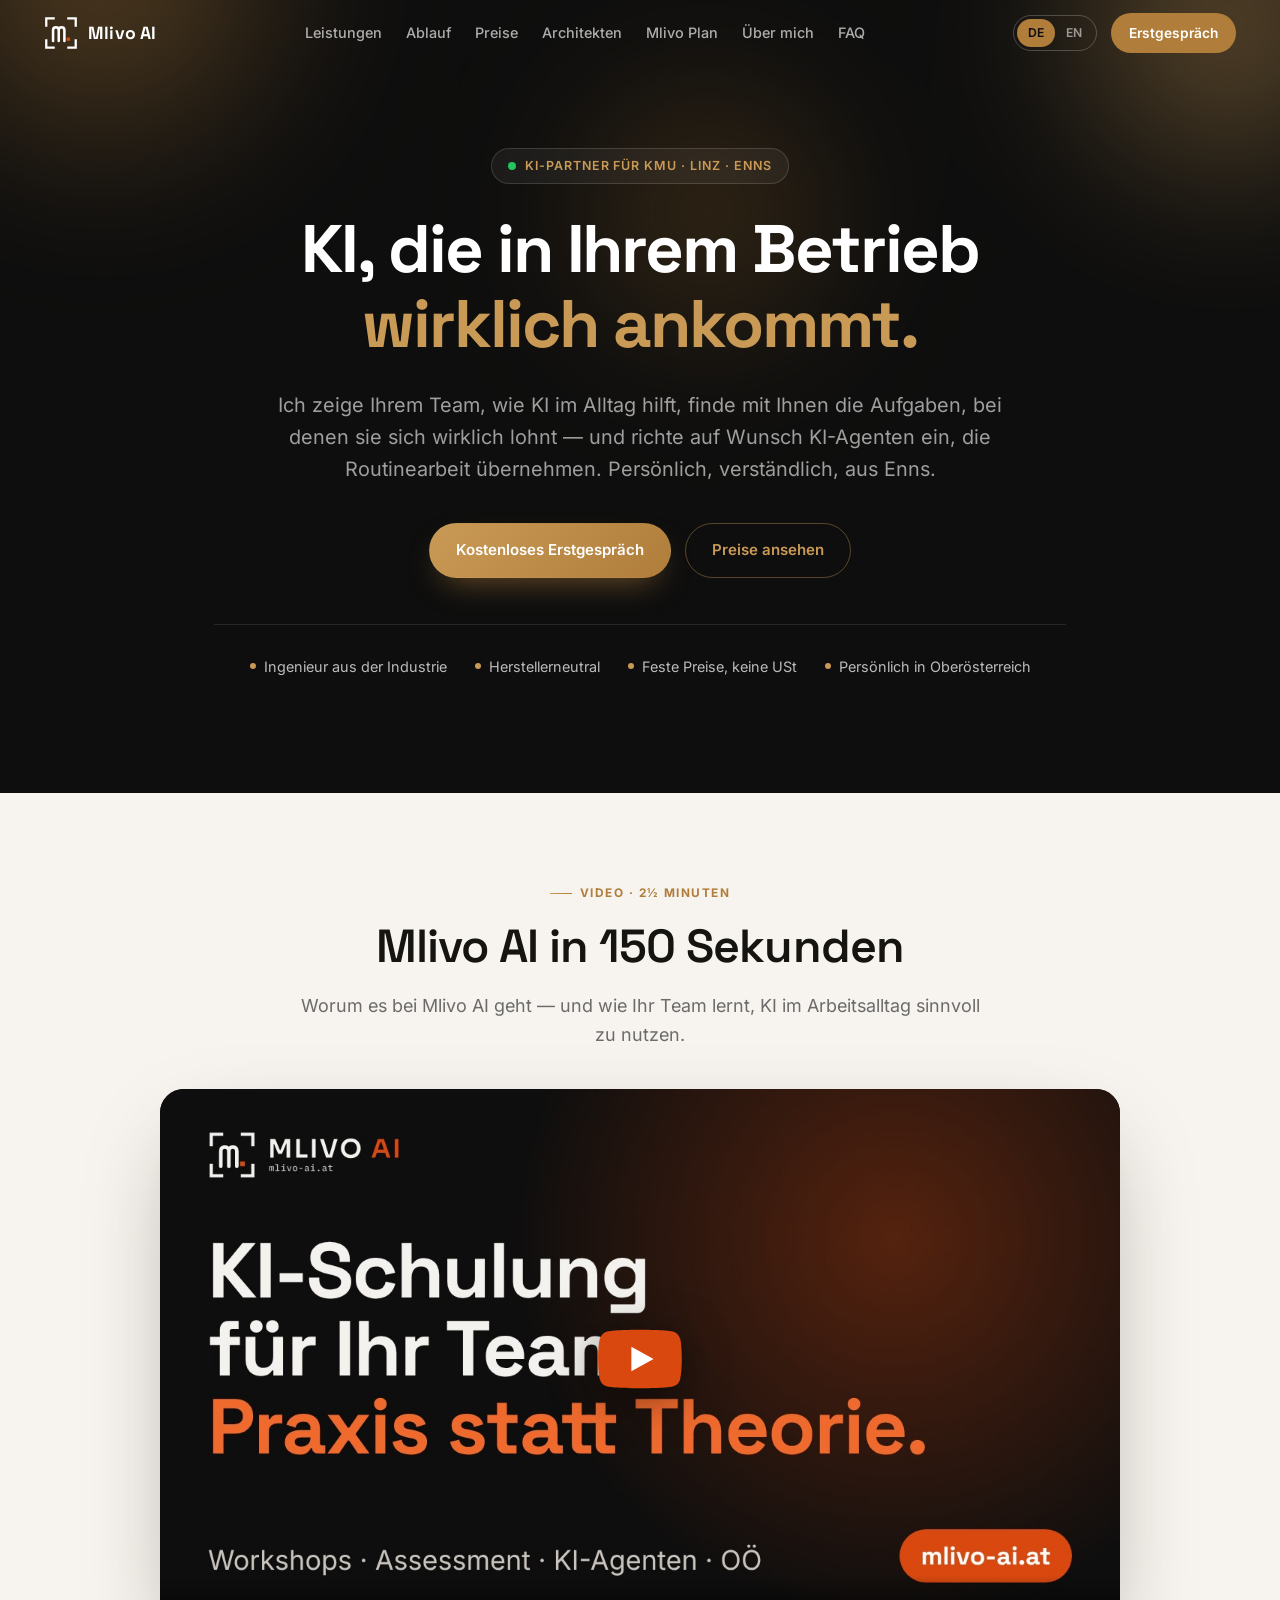
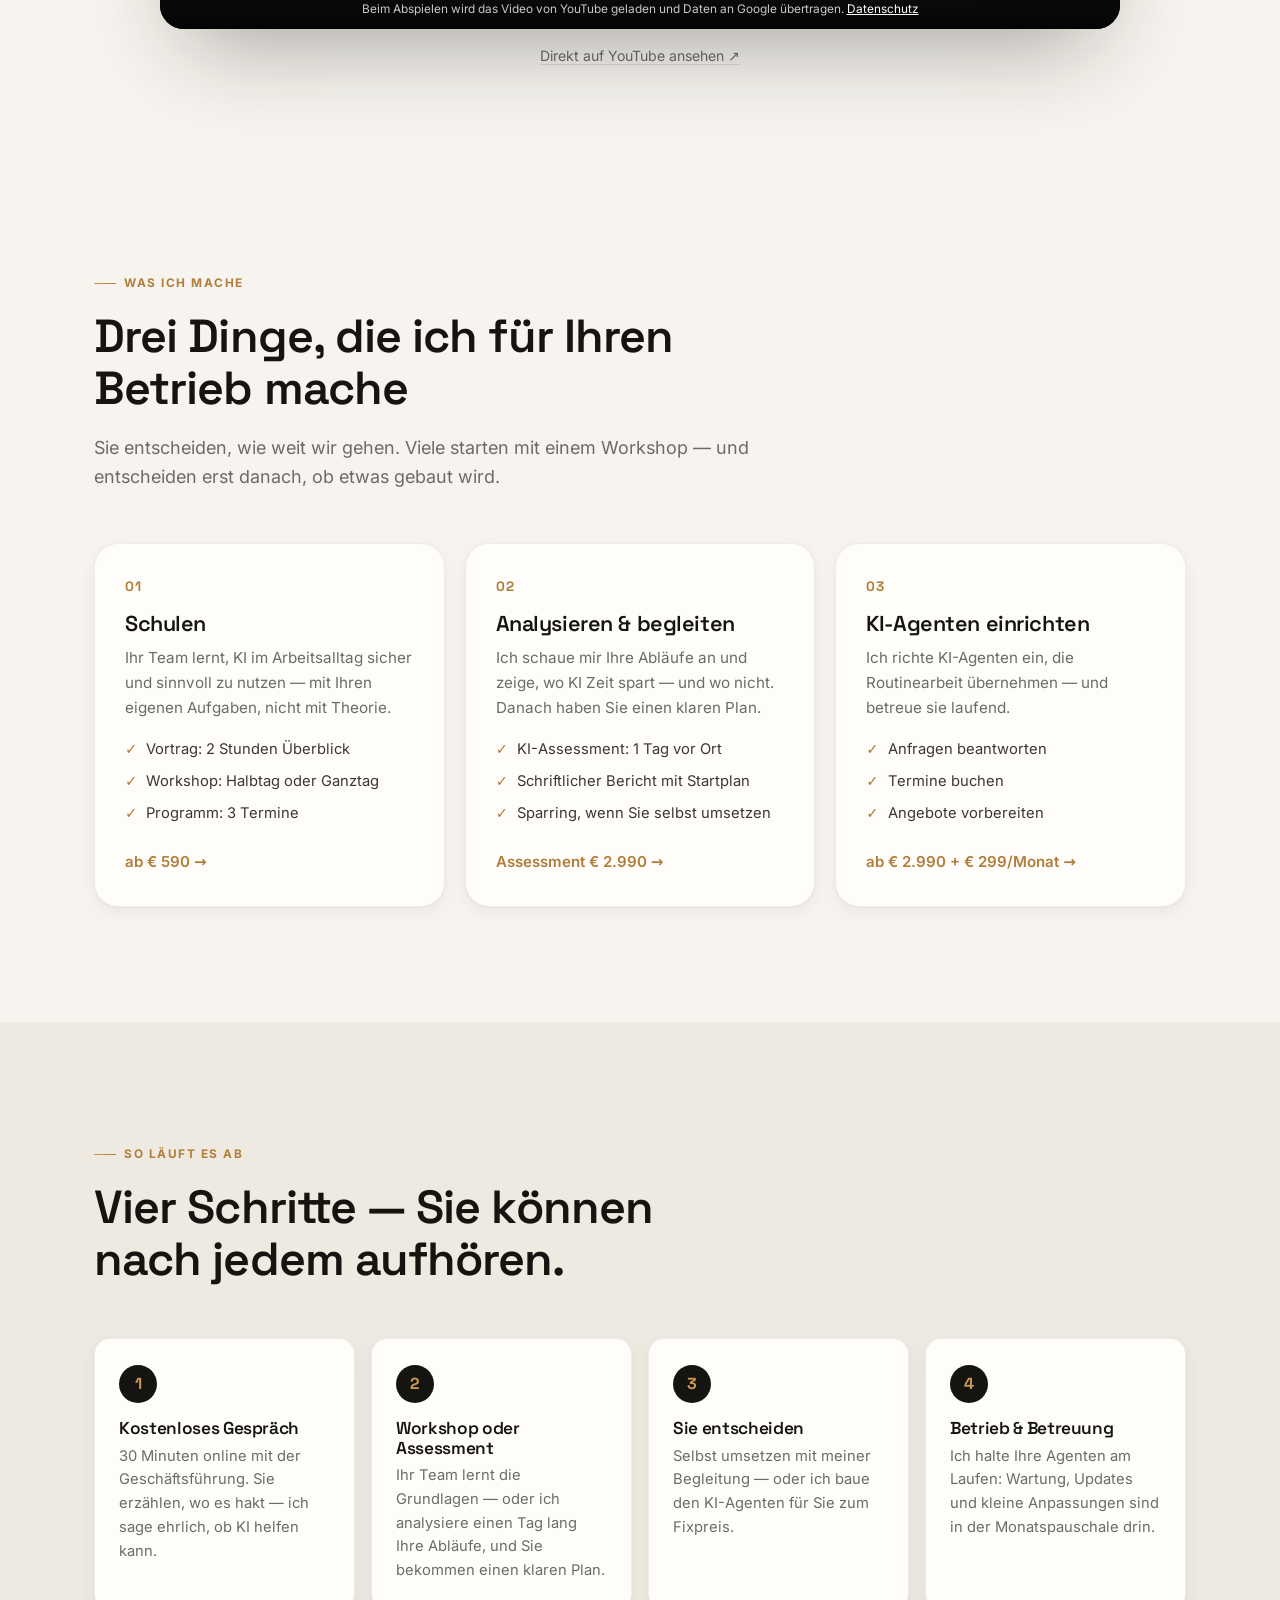
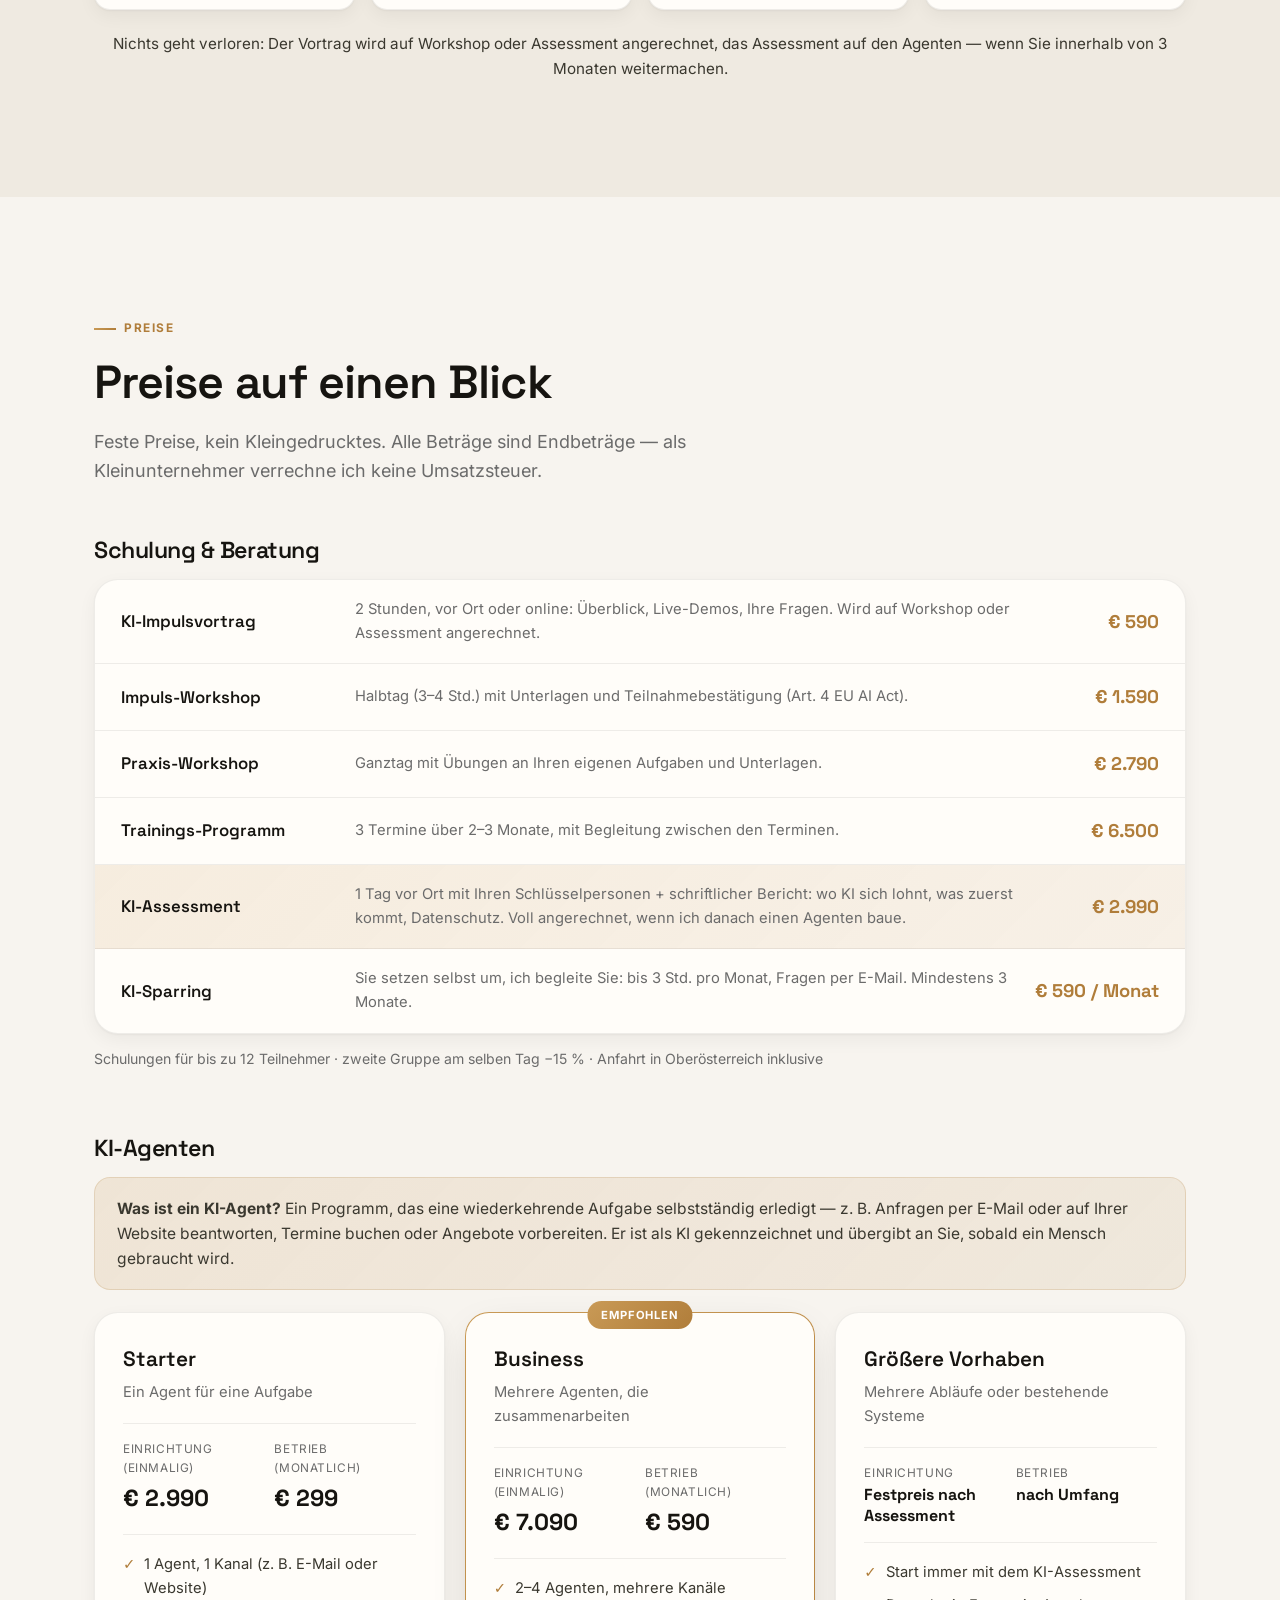
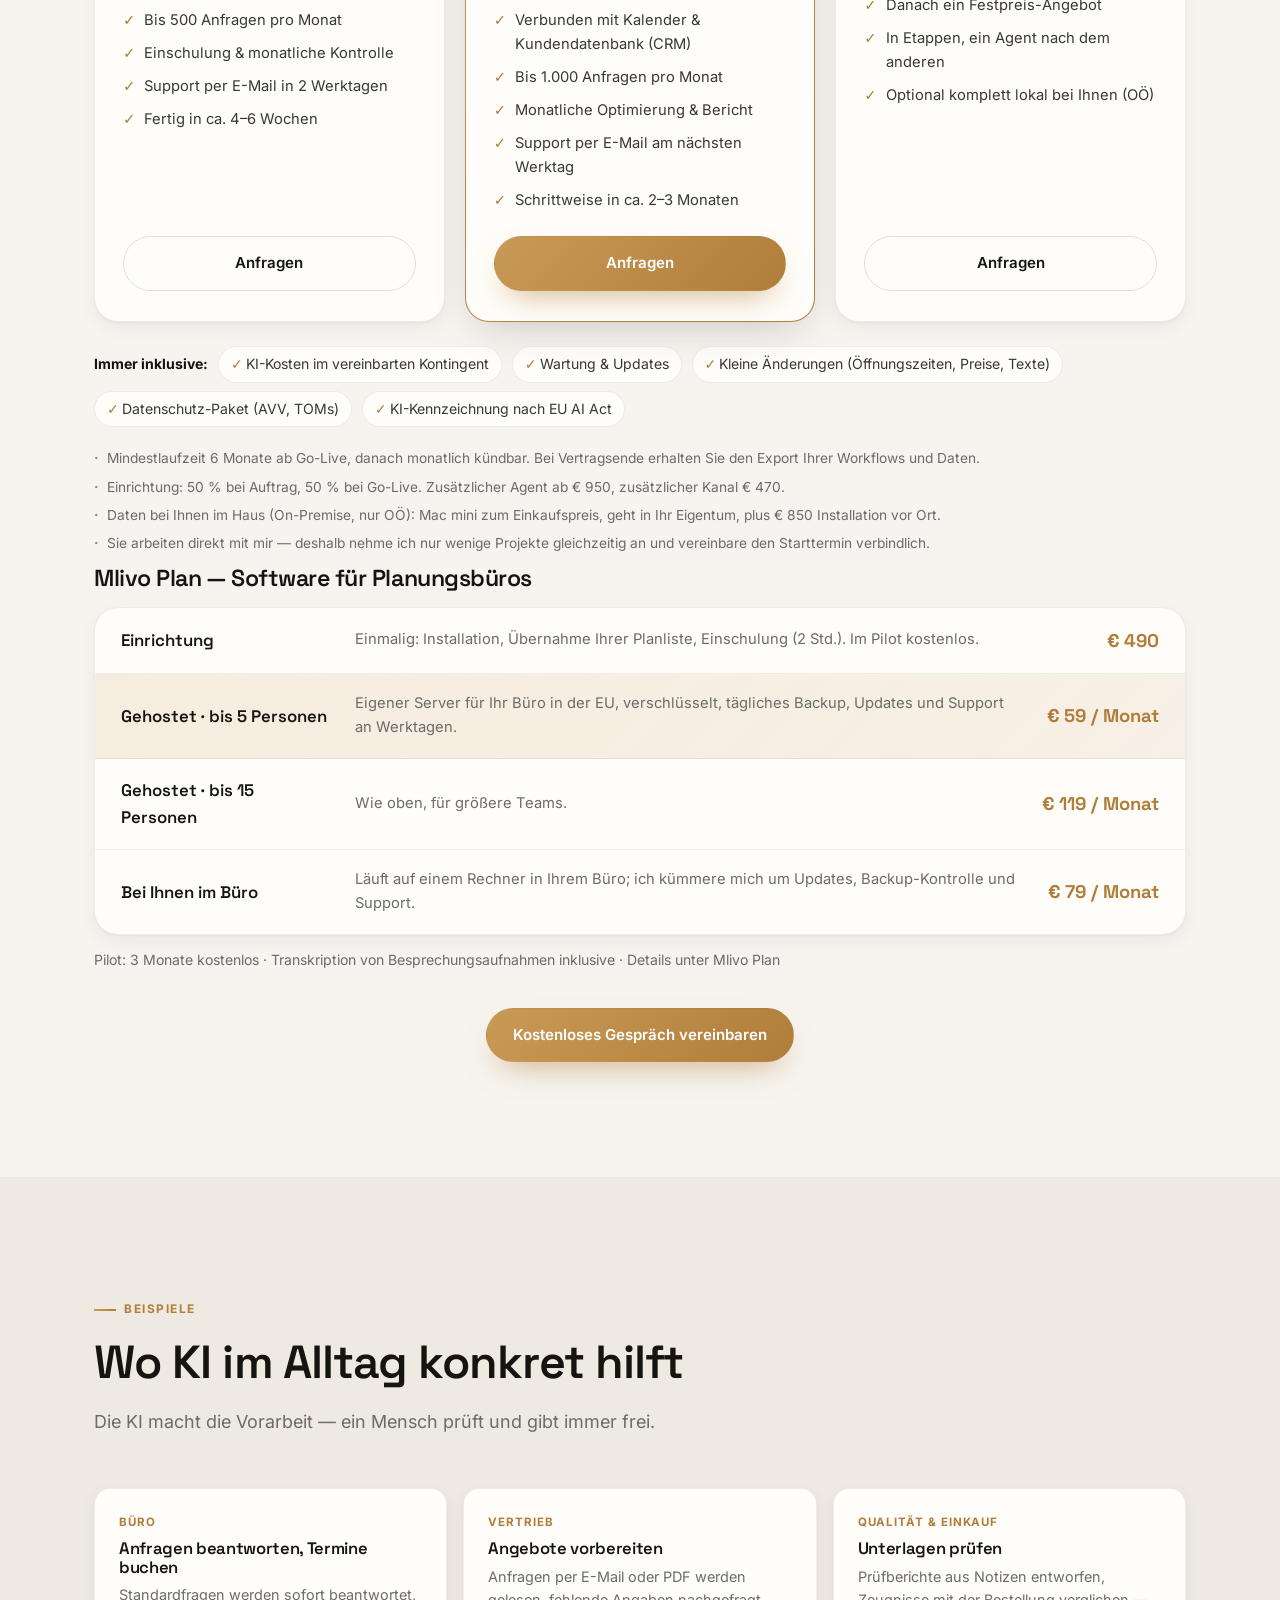
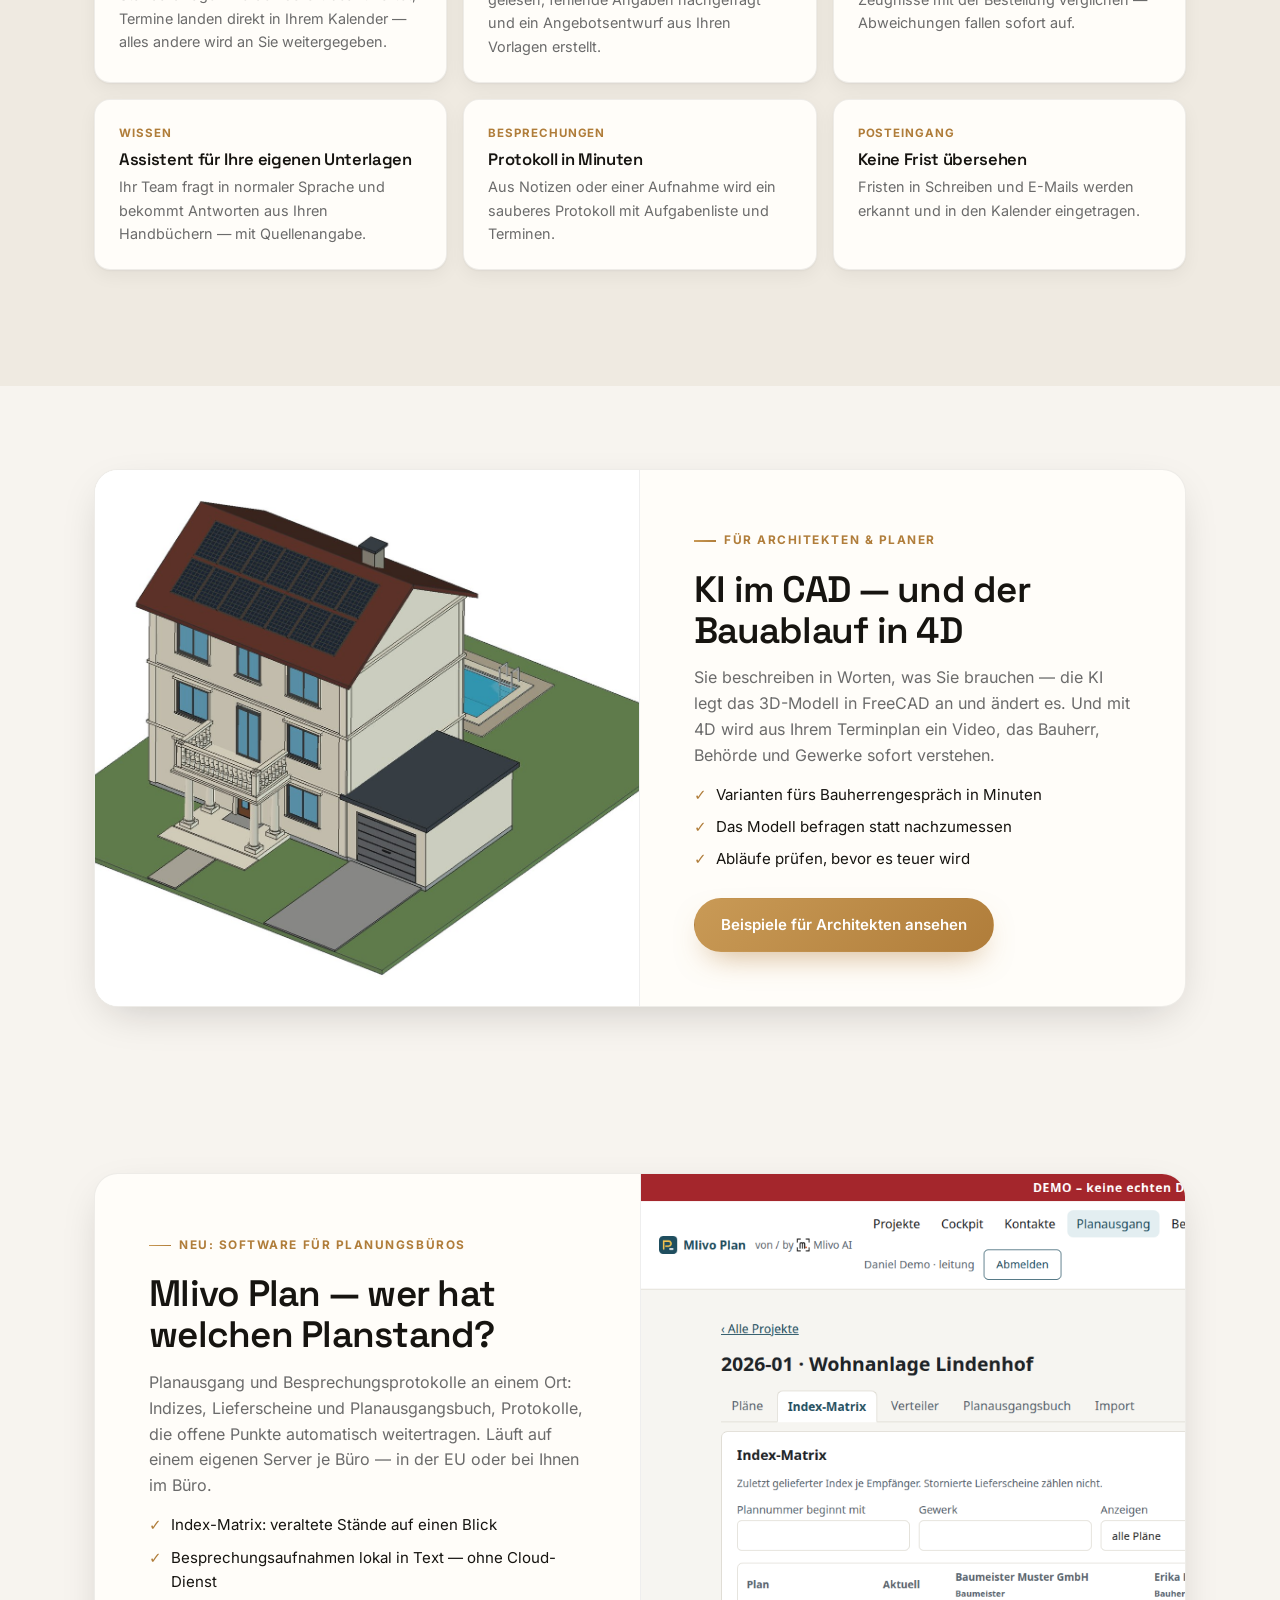
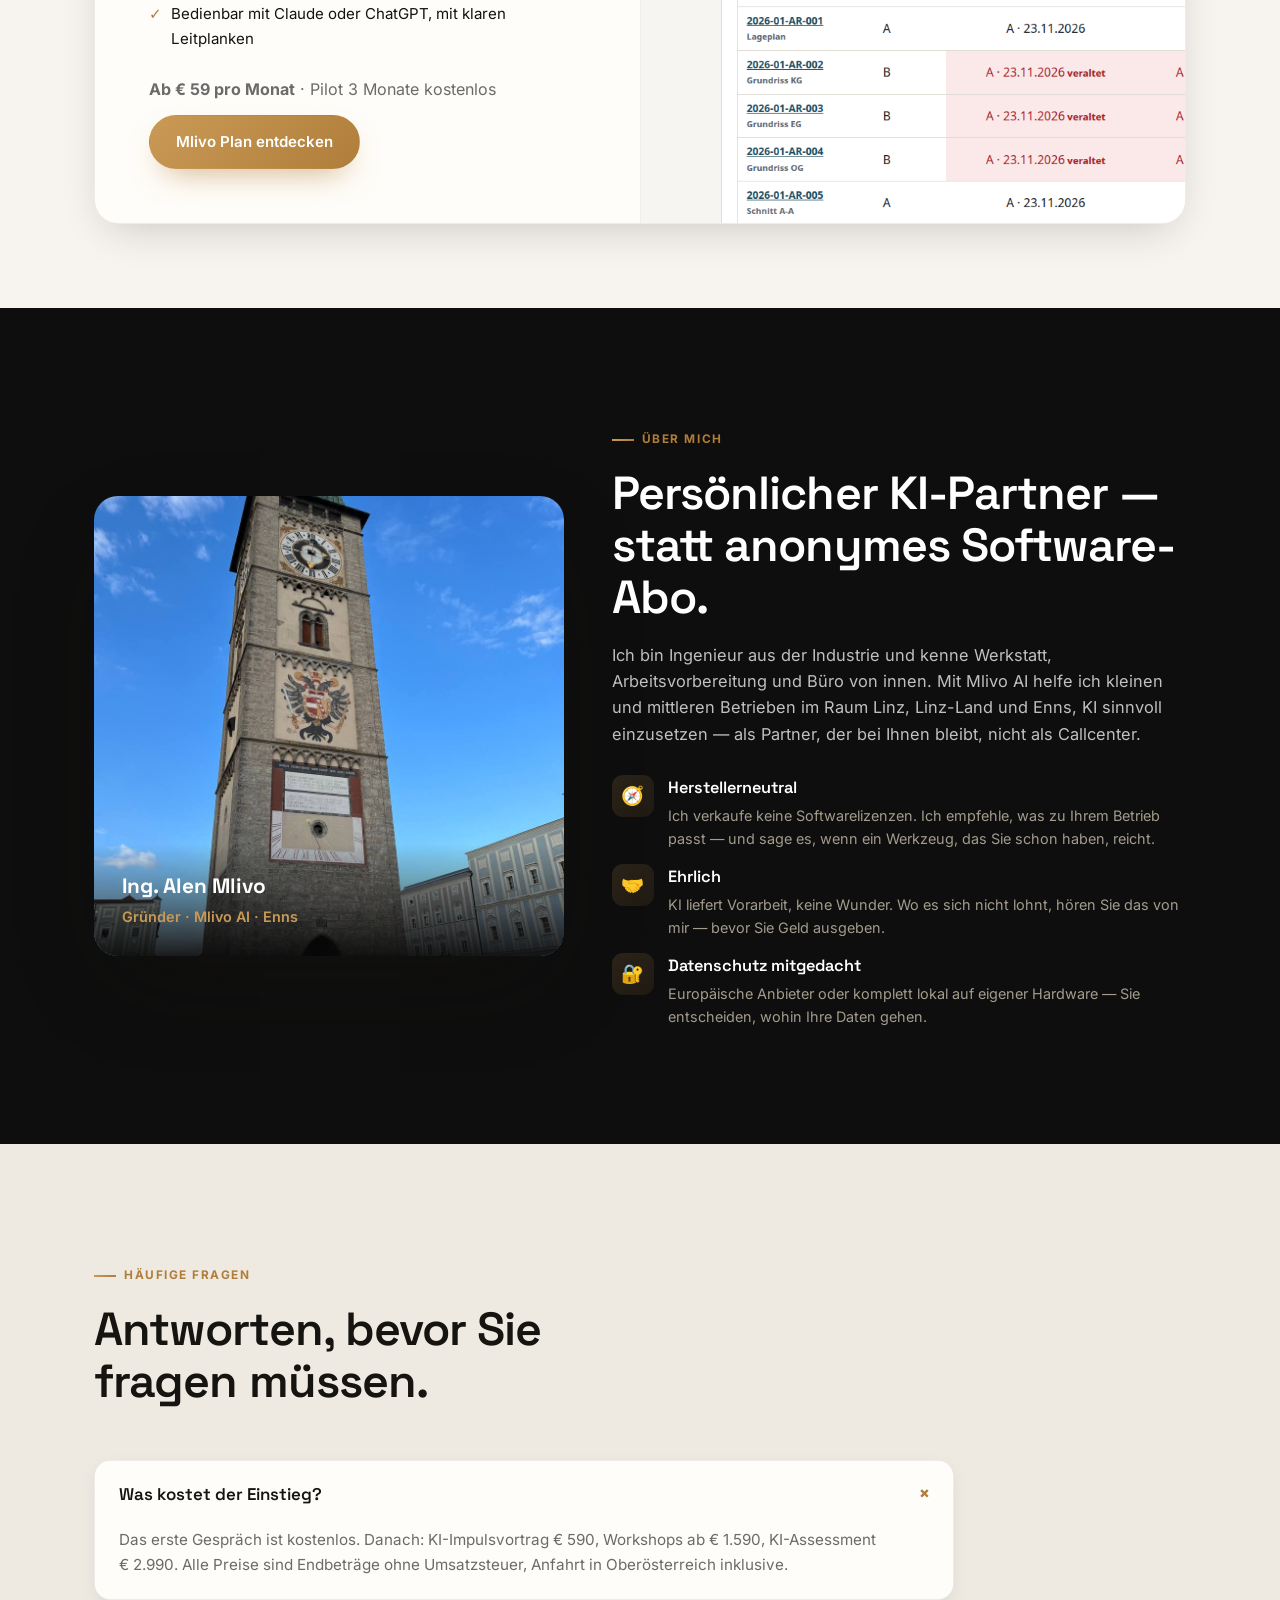
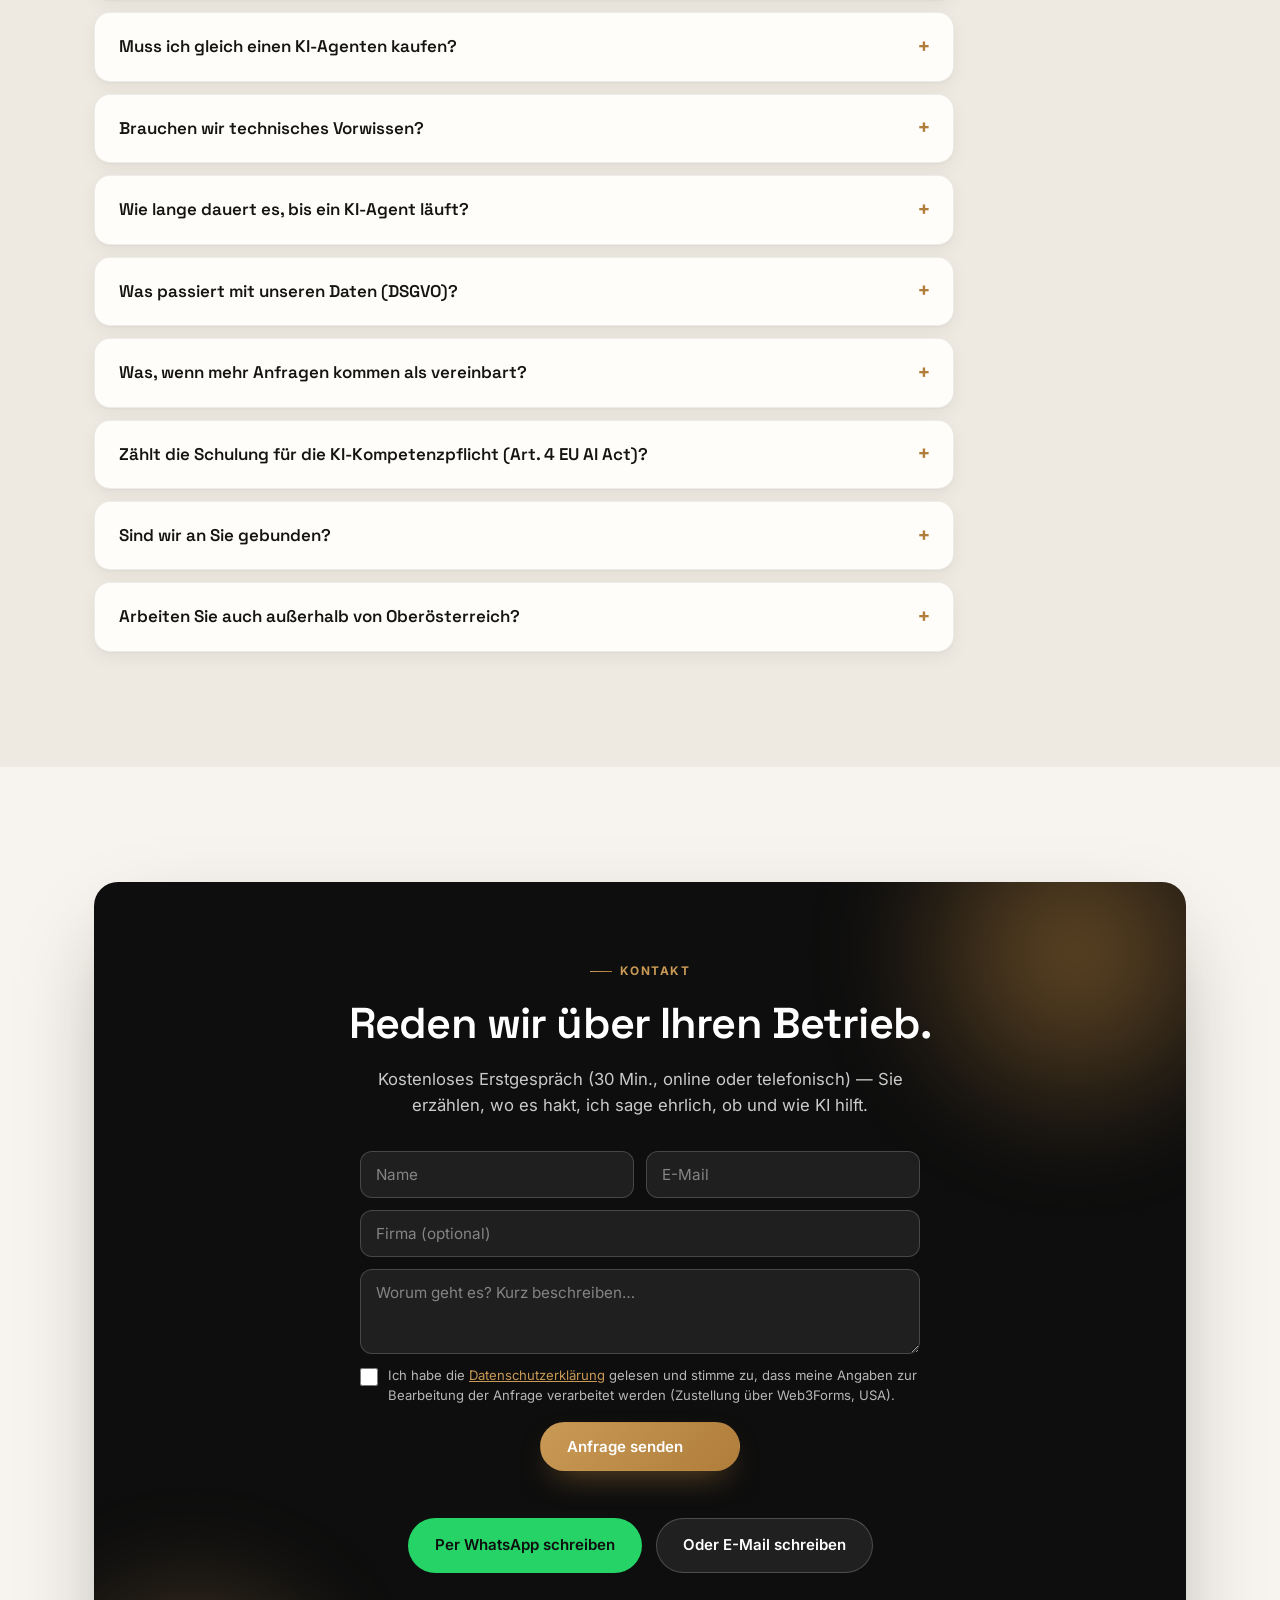
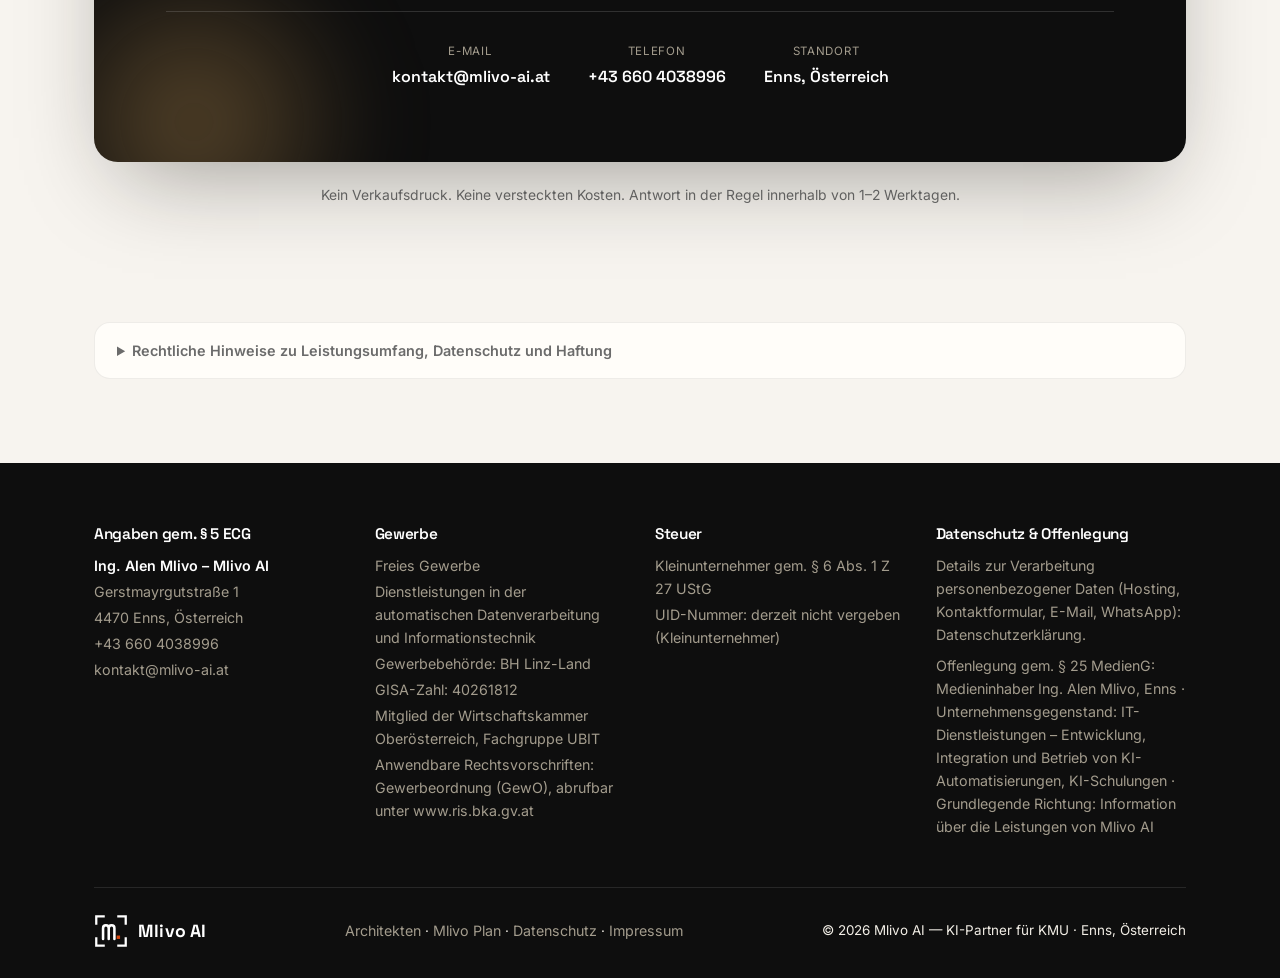
==== index.html @ 3382805e "Mlivo Plan: Monatspreise auf Startseite (Preisblock + Teaser) und Plan-Seite, Angebot im JSON-LD Co-" ====
<!DOCTYPE html>
<html lang="de" data-en-lang="en">
<head>
<meta charset="UTF-8" />
<meta name="viewport" content="width=device-width, initial-scale=1.0" />
<title data-en="Mlivo AI – AI partner for SMEs in Upper Austria">Mlivo AI – KI-Partner für KMU in Oberösterreich</title>
<meta name="description" content="Mlivo AI – Ihr KI-Partner im Raum Linz und Enns: KI-Workshops, KI-Assessment, Begleitung bei der Umsetzung und KI-Agenten für kleine und mittlere Betriebe. Persönlich und herstellerneutral." data-en-content="Mlivo AI – your AI partner in the Linz and Enns region: AI workshops, AI assessments, implementation support and AI agents for small and medium-sized businesses. Personal and vendor-neutral." />
<meta name="theme-color" content="#0E0E0E" />
<meta name="robots" content="index,follow" />
<link rel="canonical" href="https://mlivo-ai.at/" data-en-href="https://mlivo-ai.at/en/" />
<link rel="alternate" hreflang="de" href="https://mlivo-ai.at/" />
<link rel="alternate" hreflang="en" href="https://mlivo-ai.at/en/" />
<link rel="alternate" hreflang="x-default" href="https://mlivo-ai.at/" />
<meta property="og:type" content="website" />
<meta property="og:site_name" content="Mlivo AI" />
<meta property="og:locale" content="de_AT" data-en-content="en_US" />
<meta property="og:url" content="https://mlivo-ai.at/" data-en-content="https://mlivo-ai.at/en/" />
<meta property="og:title" content="Mlivo AI – KI-Partner für KMU in Oberösterreich" data-en-content="Mlivo AI – AI partner for SMEs in Upper Austria" />
<meta property="og:description" content="KI, die in Ihrem Betrieb wirklich ankommt: Workshops, Assessment, Begleitung und KI-Agenten – persönlich aus Enns." data-en-content="AI that actually works in your business: workshops, assessment, guidance and AI agents – personally, from Enns." />
<meta property="og:image" content="https://mlivo-ai.at/stadtturm-enns.jpg" />
<meta property="og:image:alt" content="Mlivo AI – Stadtturm Enns" />
<meta name="twitter:card" content="summary_large_image" />
<link rel="icon" href="/favicon.svg" type="image/svg+xml" />
<link rel="preload" href="/fonts/inter-latin.woff2" as="font" type="font/woff2" crossorigin>
<link rel="preload" href="/fonts/space-grotesk-latin.woff2" as="font" type="font/woff2" crossorigin>
<link rel="stylesheet" href="/assets/site.css?v=20261031" />
<script>document.documentElement.classList.add('js')</script>
<!--ld:start--><script type="application/ld+json">
{
  "@context": "https://schema.org",
  "@graph": [
    {
      "@type": "ProfessionalService",
      "@id": "https://mlivo-ai.at/#business",
      "name": "Mlivo AI",
      "url": "https://mlivo-ai.at/",
      "telephone": "+436604038996",
      "email": "kontakt@mlivo-ai.at",
      "image": "https://mlivo-ai.at/stadtturm-enns.jpg",
      "logo": "https://mlivo-ai.at/favicon.svg",
      "priceRange": "€ 590 – € 7.090",
      "address": {
        "@type": "PostalAddress",
        "streetAddress": "Gerstmayrgutstraße 1",
        "postalCode": "4470",
        "addressLocality": "Enns",
        "addressRegion": "Oberösterreich",
        "addressCountry": "AT"
      },
      "areaServed": [
        "Linz",
        "Linz-Land",
        "Enns",
        "Oberösterreich"
      ],
      "founder": {
        "@type": "Person",
        "name": "Alen Mlivo",
        "honorificPrefix": "Ing."
      },
      "description": "KI-Partner für kleine und mittlere Betriebe im Raum Linz und Enns: KI-Workshops, KI-Assessment, Begleitung bei der Umsetzung, KI-Agenten sowie KI für Architekten (CAD per MCP, 4D-Bauablauf).",
      "knowsAbout": [
        "KI-Schulung",
        "KI-Assessment",
        "KI-Agenten",
        "Automatisierung",
        "n8n",
        "Make.com",
        "MCP-Connectoren",
        "FreeCAD",
        "KI für Architekten",
        "4D-Bauablaufvisualisierung"
      ]
    },
    {
      "@type": "FAQPage",
      "mainEntity": [
        {
          "@type": "Question",
          "name": "Was kostet der Einstieg?",
          "acceptedAnswer": {
            "@type": "Answer",
            "text": "Das erste Gespräch ist kostenlos. Danach: KI-Impulsvortrag €&nbsp;590, Workshops ab €&nbsp;1.590, KI-Assessment €&nbsp;2.990. Alle Preise sind Endbeträge ohne Umsatzsteuer, Anfahrt in Oberösterreich inklusive."
          }
        },
        {
          "@type": "Question",
          "name": "Muss ich gleich einen KI-Agenten kaufen?",
          "acceptedAnswer": {
            "@type": "Answer",
            "text": "Nein. Viele starten mit einem Workshop oder dem Assessment. Ob danach etwas gebaut wird — und von wem — entscheiden Sie. Ich verkaufe keine Softwarelizenzen."
          }
        },
        {
          "@type": "Question",
          "name": "Brauchen wir technisches Vorwissen?",
          "acceptedAnswer": {
            "@type": "Answer",
            "text": "Nein. Bei KI-Agenten übernehme ich Einrichtung und Betrieb, Sie bekommen eine kurze Einschulung. Wenn Sie lieber selbst umsetzen, begleite ich Sie mit dem KI-Sparring."
          }
        },
        {
          "@type": "Question",
          "name": "Wie lange dauert es, bis ein KI-Agent läuft?",
          "acceptedAnswer": {
            "@type": "Answer",
            "text": "Starter: ca. 4–6 Wochen. Business: schrittweise in ca. 2–3 Monaten. Den Starttermin vereinbaren wir vorab verbindlich."
          }
        },
        {
          "@type": "Question",
          "name": "Was passiert mit unseren Daten (DSGVO)?",
          "acceptedAnswer": {
            "@type": "Answer",
            "text": "Die Automatisierung läuft standardmäßig in der EU. Das KI-Modell wählen Sie: OpenAI mit EU-Datenresidenz, soweit verfügbar, ein europäischer Anbieter oder komplett lokal auf eigener Hardware. Auftragsverarbeitungsvertrag und TOMs sind inklusive."
          }
        },
        {
          "@type": "Question",
          "name": "Was, wenn mehr Anfragen kommen als vereinbart?",
          "acceptedAnswer": {
            "@type": "Answer",
            "text": "Je weitere angefangene 1.000 Anfragen kosten €&nbsp;18. Bleibt das Volumen dauerhaft höher, passen wir die Pauschale gemeinsam an — vorab, nie überraschend."
          }
        },
        {
          "@type": "Question",
          "name": "Zählt die Schulung für die KI-Kompetenzpflicht (Art. 4 EU AI Act)?",
          "acceptedAnswer": {
            "@type": "Answer",
            "text": "Jeder Workshop enthält Unterlagen und eine Teilnahmebestätigung, mit der Sie die Maßnahme zur KI-Kompetenz Ihres Teams dokumentieren können."
          }
        },
        {
          "@type": "Question",
          "name": "Sind wir an Sie gebunden?",
          "acceptedAnswer": {
            "@type": "Answer",
            "text": "KI-Agenten: Mindestlaufzeit 6 Monate ab Go-Live, danach monatlich kündbar. KI-Sparring: mindestens 3 Monate. Bei Vertragsende erhalten Sie den Export Ihrer Workflows und Daten."
          }
        },
        {
          "@type": "Question",
          "name": "Arbeiten Sie auch außerhalb von Oberösterreich?",
          "acceptedAnswer": {
            "@type": "Answer",
            "text": "Workshops, Sparring und KI-Agenten funktionieren auch online. Vor Ort bin ich vor allem im Raum Linz, Linz-Land und Enns; außerhalb Oberösterreichs wird die Anfahrt nach Aufwand verrechnet. On-Premise nur in Oberösterreich."
          }
        }
      ]
    }
  ]
}
</script><!--ld:end-->
</head>
<body>
<a class="skip" href="#main" data-en="Skip to content">Zum Inhalt springen</a>
<div class="progress" id="progress"></div>

<header class="nav" id="nav">
  <div class="nav-inner">
    <a href="/" data-en-href="/en/" class="brand" aria-label="Mlivo AI – Startseite" data-en-aria="Mlivo AI – home"><svg class="mark" viewBox="0 0 120 120" aria-hidden="true" focusable="false"><path d="M8 34 V8 H34 M86 8 H112 V34 M112 86 V112 H86 M34 112 H8 V86" fill="none" stroke="currentColor" stroke-width="8" stroke-linecap="square"/><path d="M32 88 V50 Q32 40 42 40 Q52 40 52 50 V88 M52 50 Q52 40 62 40 Q72 40 72 50 V88" fill="none" stroke="currentColor" stroke-width="9" stroke-linecap="round" stroke-linejoin="round"/><rect x="80" y="76" width="12" height="12" fill="#D9480F"/></svg>Mlivo AI</a>
    <nav class="nav-links" id="navLinks">
      <a href="#leistungen" data-en="Services">Leistungen</a>
      <a href="#ablauf" data-en="How it works">Ablauf</a>
      <a href="#preise" data-en="Prices">Preise</a>
      <a href="/architekten/" data-en-href="/en/architects/" data-en="Architects">Architekten</a>
      <a href="/plan/" data-en-href="/en/plan/">Mlivo Plan</a>
      <a href="#about" data-en="About me">Über mich</a>
      <a href="#faq" data-en="FAQ">FAQ</a>
    </nav>
    <div class="nav-right">
      <div class="lang-toggle" role="group" aria-label="Sprache" data-en-aria="Language">
        <a class="btn-lang active" href="/" data-en-class="btn-lang" hreflang="de" lang="de">DE</a>
        <a class="btn-lang" href="/en/" data-en-class="btn-lang active" hreflang="en" lang="en">EN</a>
      </div>
      <a href="#contact" class="nav-cta" data-en="Free intro call">Erstgespräch</a>
      <button class="burger" id="burger" aria-expanded="false" aria-controls="navLinks" aria-label="Menü" data-en-aria="Menu"><span></span><span></span><span></span></button>
    </div>
  </div>
</header>

<main id="top">
<div id="main" tabindex="-1"></div>

<!-- HERO -->
<section class="hero">
  <div class="mesh"><span class="blob b1"></span><span class="blob b2"></span><span class="blob b3"></span></div>
  <div class="wrap hero-inner">
    <span class="hero-tag reveal"><span class="pulse"></span><span data-en="AI partner for SMEs · Linz · Enns">KI-Partner für KMU · Linz · Enns</span></span>
    <h1 class="reveal d1"><span data-en="AI that actually">KI, die in Ihrem Betrieb</span> <span class="grad" data-en="works in your business.">wirklich ankommt.</span></h1>
    <p class="sub reveal d2" data-en="I show your team how AI helps in everyday work, find the tasks where it really pays off — and, if you like, set up AI agents that take over routine work. Personal, easy to understand, from Enns.">Ich zeige Ihrem Team, wie KI im Alltag hilft, finde mit Ihnen die Aufgaben, bei denen sie sich wirklich lohnt — und richte auf Wunsch KI-Agenten ein, die Routinearbeit übernehmen. Persönlich, verständlich, aus Enns.</p>
    <div class="hero-cta reveal d3">
      <a href="#contact" class="btn btn-primary" data-en="Book a free intro call">Kostenloses Erstgespräch</a>
      <a href="#preise" class="btn btn-outline-gold" data-en="See prices">Preise ansehen</a>
    </div>
    <div class="hero-trust reveal d4">
      <span data-en="Engineer from industry">Ingenieur aus der Industrie</span>
      <span data-en="Vendor-neutral">Herstellerneutral</span>
      <span data-en="Fixed prices, no VAT">Feste Preise, keine USt</span>
      <span data-en="Personally in Upper Austria">Persönlich in Oberösterreich</span>
    </div>
  </div>
</section>

<!-- VIDEO -->
<section class="section tight video-sec" id="video">
  <div class="wrap">
    <div class="head-block center reveal">
      <span class="eyebrow center" data-en="Video · 2½ minutes">Video · 2½ Minuten</span>
      <h2 class="h-sec center" data-en="Mlivo AI in 150 seconds">Mlivo AI in 150 Sekunden</h2>
      <p class="lead center" data-en="What Mlivo AI does — and how your team learns to use AI sensibly in everyday work. (Video in German)">Worum es bei Mlivo AI geht — und wie Ihr Team lernt, KI im Arbeitsalltag sinnvoll zu nutzen.</p>
    </div>
    <div class="yt reveal d1" data-yt="BPkrX2Lijls">
      <img src="/assets/video-imagevideo.jpg" alt="Vorschaubild: KI-Schulung für Ihr Team – Praxis statt Theorie" data-en-alt="Preview: AI training for your team – practice, not theory" width="1280" height="720" loading="lazy" decoding="async"/>
      <button type="button" class="yt-play" aria-label="Video abspielen" data-en-aria="Play video"><svg viewBox="0 0 68 48" aria-hidden="true"><path d="M66.5 7.7a8.5 8.5 0 0 0-6-6C55.2.3 34 .3 34 .3s-21.2 0-26.5 1.4a8.5 8.5 0 0 0-6 6C.1 13 .1 24 .1 24s0 11 1.4 16.3a8.5 8.5 0 0 0 6 6C12.8 47.7 34 47.7 34 47.7s21.2 0 26.5-1.4a8.5 8.5 0 0 0 6-6C67.9 35 67.9 24 67.9 24s0-11-1.4-16.3z"/><path d="M45 24 27 14v20z" fill="#fff"/></svg></button>
      <p class="yt-note" data-en-html="When you click play, the video loads from YouTube and data is transferred to Google. &lt;a href=&quot;/datenschutz/#youtube&quot;&gt;Privacy policy&lt;/a&gt;">Beim Abspielen wird das Video von YouTube geladen und Daten an Google übertragen. <a href="/datenschutz/#youtube">Datenschutz</a></p>
    </div>
    <p class="yt-alt reveal"><a href="https://youtu.be/BPkrX2Lijls" target="_blank" rel="noopener" data-en="Watch directly on YouTube ↗">Direkt auf YouTube ansehen ↗</a></p>
  </div>
</section>

<!-- LEISTUNGEN -->
<section class="section" id="leistungen">
  <div class="wrap">
    <div class="head-block reveal">
      <span class="eyebrow" data-en="What I do">Was ich mache</span>
      <h2 class="h-sec" data-en="Three things I do for your business">Drei Dinge, die ich für Ihren Betrieb mache</h2>
      <p class="lead" data-en="You decide how far we go. Many start with a workshop — and only later decide whether something gets built.">Sie entscheiden, wie weit wir gehen. Viele starten mit einem Workshop — und entscheiden erst danach, ob etwas gebaut wird.</p>
    </div>
    <div class="svc-grid">
      <a class="svc reveal" href="#preise">
        <div class="no">01</div>
        <h3 data-en="Train">Schulen</h3>
        <p data-en="Your team learns to use AI safely and sensibly in everyday work — with your own tasks, not theory.">Ihr Team lernt, KI im Arbeitsalltag sicher und sinnvoll zu nutzen — mit Ihren eigenen Aufgaben, nicht mit Theorie.</p>
        <ul>
          <li data-en="Talk: 2 hours overview">Vortrag: 2 Stunden Überblick</li>
          <li data-en="Workshop: half or full day">Workshop: Halbtag oder Ganztag</li>
          <li data-en="Programme: 3 sessions">Programm: 3 Termine</li>
        </ul>
        <span class="more" data-en="from €&nbsp;590">ab €&nbsp;590</span>
      </a>
      <a class="svc reveal d1" href="#preise">
        <div class="no">02</div>
        <h3 data-en="Analyse &amp; guide">Analysieren &amp; begleiten</h3>
        <p data-en="I look at your processes and show where AI saves time — and where it doesn't. Then you get a clear plan.">Ich schaue mir Ihre Abläufe an und zeige, wo KI Zeit spart — und wo nicht. Danach haben Sie einen klaren Plan.</p>
        <ul>
          <li data-en="AI assessment: 1 day on site">KI-Assessment: 1 Tag vor Ort</li>
          <li data-en="Written report with start plan">Schriftlicher Bericht mit Startplan</li>
          <li data-en="Sparring if you implement yourself">Sparring, wenn Sie selbst umsetzen</li>
        </ul>
        <span class="more" data-en="Assessment €&nbsp;2,990">Assessment €&nbsp;2.990</span>
      </a>
      <a class="svc reveal d2" href="#agenten">
        <div class="no">03</div>
        <h3 data-en="Build AI agents">KI-Agenten einrichten</h3>
        <p data-en="I set up AI agents that take over routine work — and look after them on an ongoing basis.">Ich richte KI-Agenten ein, die Routinearbeit übernehmen — und betreue sie laufend.</p>
        <ul>
          <li data-en="Answer inquiries">Anfragen beantworten</li>
          <li data-en="Book appointments">Termine buchen</li>
          <li data-en="Prepare quotes">Angebote vorbereiten</li>
        </ul>
        <span class="more" data-en="from €&nbsp;2,990 + €&nbsp;299/month">ab €&nbsp;2.990 + €&nbsp;299/Monat</span>
      </a>
    </div>
  </div>
</section>

<!-- ABLAUF -->
<section class="section" id="ablauf" style="background:var(--bg-soft)">
  <div class="wrap">
    <div class="head-block reveal">
      <span class="eyebrow" data-en="How it works">So läuft es ab</span>
      <h2 class="h-sec" data-en="Four steps — you can stop after any of them.">Vier Schritte — Sie können nach jedem aufhören.</h2>
    </div>
    <div class="flow">
      <div class="fl reveal"><div class="k">1</div><h4 data-en="Free conversation">Kostenloses Gespräch</h4><p data-en="30 minutes online with management. You tell me where things get stuck — I tell you honestly whether AI can help.">30 Minuten online mit der Geschäftsführung. Sie erzählen, wo es hakt — ich sage ehrlich, ob KI helfen kann.</p></div>
      <div class="fl reveal d1"><div class="k">2</div><h4 data-en="Workshop or assessment">Workshop oder Assessment</h4><p data-en="Your team learns the basics — or I spend a day analysing your processes and you receive a clear plan.">Ihr Team lernt die Grundlagen — oder ich analysiere einen Tag lang Ihre Abläufe, und Sie bekommen einen klaren Plan.</p></div>
      <div class="fl reveal d2"><div class="k">3</div><h4 data-en="You decide">Sie entscheiden</h4><p data-en="Implement yourself with my guidance — or I build the AI agent for you at a fixed price.">Selbst umsetzen mit meiner Begleitung — oder ich baue den KI-Agenten für Sie zum Fixpreis.</p></div>
      <div class="fl reveal d3"><div class="k">4</div><h4 data-en="Operation &amp; support">Betrieb &amp; Betreuung</h4><p data-en="I keep your agents running: maintenance, updates and small adjustments are included in the monthly fee.">Ich halte Ihre Agenten am Laufen: Wartung, Updates und kleine Anpassungen sind in der Monatspauschale drin.</p></div>
    </div>
    <p class="flow-note reveal" data-en="Nothing is lost: the talk is credited towards a workshop or assessment, the assessment towards the agent — if you continue within 3 months.">Nichts geht verloren: Der Vortrag wird auf Workshop oder Assessment angerechnet, das Assessment auf den Agenten — wenn Sie innerhalb von 3 Monaten weitermachen.</p>
  </div>
</section>

<!-- PREISE -->
<section class="section" id="preise">
  <div class="wrap">
    <div class="head-block reveal">
      <span class="eyebrow" data-en="Prices">Preise</span>
      <h2 class="h-sec" data-en="Prices at a glance">Preise auf einen Blick</h2>
      <p class="lead" data-en="Fixed prices, no small print. All amounts are final — as a small business I don't charge VAT.">Feste Preise, kein Kleingedrucktes. Alle Beträge sind Endbeträge — als Kleinunternehmer verrechne ich keine Umsatzsteuer.</p>
    </div>

    <h3 class="p-h reveal" data-en="Training &amp; advice">Schulung &amp; Beratung</h3>
    <div class="ptable reveal">
      <div class="pr"><div class="pn" data-en="AI talk">KI-Impulsvortrag</div><div class="pd" data-en="2 hours, on site or online: overview, live demos, your questions. Credited towards a workshop or assessment.">2 Stunden, vor Ort oder online: Überblick, Live-Demos, Ihre Fragen. Wird auf Workshop oder Assessment angerechnet.</div><div class="pp">€&nbsp;590</div></div>
      <div class="pr"><div class="pn" data-en="Impulse workshop">Impuls-Workshop</div><div class="pd" data-en="Half day (3–4 h) with handouts and certificate of participation (Art. 4 EU AI Act).">Halbtag (3–4 Std.) mit Unterlagen und Teilnahmebestätigung (Art. 4 EU AI Act).</div><div class="pp" data-en="€&nbsp;1,590">€&nbsp;1.590</div></div>
      <div class="pr"><div class="pn" data-en="Hands-on workshop">Praxis-Workshop</div><div class="pd" data-en="Full day with exercises on your own tasks and documents.">Ganztag mit Übungen an Ihren eigenen Aufgaben und Unterlagen.</div><div class="pp" data-en="€&nbsp;2,790">€&nbsp;2.790</div></div>
      <div class="pr"><div class="pn" data-en="Training programme">Trainings-Programm</div><div class="pd" data-en="3 sessions over 2–3 months, with support between sessions.">3 Termine über 2–3 Monate, mit Begleitung zwischen den Terminen.</div><div class="pp" data-en="€&nbsp;6,500">€&nbsp;6.500</div></div>
      <div class="pr hl"><div class="pn" data-en="AI assessment">KI-Assessment</div><div class="pd" data-en="1 day on site with your key people + written report: where AI pays off, what comes first, data protection. Fully credited if I then build an agent.">1 Tag vor Ort mit Ihren Schlüsselpersonen + schriftlicher Bericht: wo KI sich lohnt, was zuerst kommt, Datenschutz. Voll angerechnet, wenn ich danach einen Agenten baue.</div><div class="pp" data-en="€&nbsp;2,990">€&nbsp;2.990</div></div>
      <div class="pr"><div class="pn" data-en="AI sparring">KI-Sparring</div><div class="pd" data-en="You implement, I guide you: up to 3 h per month, questions by email. Minimum 3 months.">Sie setzen selbst um, ich begleite Sie: bis 3 Std. pro Monat, Fragen per E-Mail. Mindestens 3 Monate.</div><div class="pp" data-en="€&nbsp;590 / month">€&nbsp;590 / Monat</div></div>
    </div>
    <p class="p-note reveal" data-en="Training for up to 12 participants · second group on the same day &minus;15 % · travel within Upper Austria included">Schulungen für bis zu 12 Teilnehmer · zweite Gruppe am selben Tag &minus;15 % · Anfahrt in Oberösterreich inklusive</p>

    <h3 class="p-h reveal" id="agenten" data-en="AI agents">KI-Agenten</h3>
    <div class="what reveal" data-en-html="&lt;b&gt;What is an AI agent?&lt;/b&gt; A program that does a recurring task on its own — e.g. answers inquiries by email or on your website, books appointments or prepares quotes. It is labelled as AI and hands over to you whenever a person is needed."><b>Was ist ein KI-Agent?</b> Ein Programm, das eine wiederkehrende Aufgabe selbstständig erledigt — z. B. Anfragen per E-Mail oder auf Ihrer Website beantworten, Termine buchen oder Angebote vorbereiten. Er ist als KI gekennzeichnet und übergibt an Sie, sobald ein Mensch gebraucht wird.</div>
    <div class="pkg-grid">
      <div class="pkg reveal">
        <div class="pname">Starter</div>
        <div class="pdesc" data-en="One agent for one task">Ein Agent für eine Aufgabe</div>
        <div class="money"><div><span class="lbl" data-en="Setup (one-off)">Einrichtung (einmalig)</span><b data-en="€&nbsp;2,990">€&nbsp;2.990</b></div><div><span class="lbl" data-en="Operation (monthly)">Betrieb (monatlich)</span><b>€&nbsp;299</b></div></div>
        <ul>
          <li data-en="1 agent, 1 channel (e.g. email or website)">1 Agent, 1 Kanal (z. B. E-Mail oder Website)</li>
          <li data-en="Up to 500 inquiries per month">Bis 500 Anfragen pro Monat</li>
          <li data-en="Training &amp; monthly check">Einschulung &amp; monatliche Kontrolle</li>
          <li data-en="Support by email within 2 business days">Support per E-Mail in 2 Werktagen</li>
          <li data-en="Ready in approx. 4–6 weeks">Fertig in ca. 4–6 Wochen</li>
        </ul>
        <a href="#contact" class="btn btn-ghost" data-en="Get in touch">Anfragen</a>
      </div>
      <div class="pkg feat reveal d1" data-badge="EMPFOHLEN" data-en-badge="RECOMMENDED">
        <div class="pname">Business</div>
        <div class="pdesc" data-en="Several agents working together">Mehrere Agenten, die zusammenarbeiten</div>
        <div class="money"><div><span class="lbl" data-en="Setup (one-off)">Einrichtung (einmalig)</span><b data-en="€&nbsp;7,090">€&nbsp;7.090</b></div><div><span class="lbl" data-en="Operation (monthly)">Betrieb (monatlich)</span><b>€&nbsp;590</b></div></div>
        <ul>
          <li data-en="2–4 agents, several channels">2–4 Agenten, mehrere Kanäle</li>
          <li data-en="Connected to calendar &amp; customer database (CRM)">Verbunden mit Kalender &amp; Kundendatenbank (CRM)</li>
          <li data-en="Up to 1,000 inquiries per month">Bis 1.000 Anfragen pro Monat</li>
          <li data-en="Monthly optimisation &amp; report">Monatliche Optimierung &amp; Bericht</li>
          <li data-en="Support by email the next business day">Support per E-Mail am nächsten Werktag</li>
          <li data-en="Step by step in approx. 2–3 months">Schrittweise in ca. 2–3 Monaten</li>
        </ul>
        <a href="#contact" class="btn btn-primary" data-en="Get in touch">Anfragen</a>
      </div>
      <div class="pkg reveal d2">
        <div class="pname" data-en="Larger projects">Größere Vorhaben</div>
        <div class="pdesc" data-en="Several processes or existing systems">Mehrere Abläufe oder bestehende Systeme</div>
        <div class="money"><div><span class="lbl" data-en="Setup">Einrichtung</span><b class="sm" data-en="Fixed price after assessment">Festpreis nach Assessment</b></div><div><span class="lbl" data-en="Operation">Betrieb</span><b class="sm" data-en="depending on scope">nach Umfang</b></div></div>
        <ul>
          <li data-en="Always starts with the AI assessment">Start immer mit dem KI-Assessment</li>
          <li data-en="Then a fixed-price quote">Danach ein Festpreis-Angebot</li>
          <li data-en="In stages, one agent after another">In Etappen, ein Agent nach dem anderen</li>
          <li data-en="Optionally fully local in your office (Upper Austria)">Optional komplett lokal bei Ihnen (OÖ)</li>
        </ul>
        <a href="#contact" class="btn btn-ghost" data-en="Get in touch">Anfragen</a>
      </div>
    </div>
    <div class="incl2 reveal">
      <b data-en="Always included:">Immer inklusive:</b>
      <span data-en="AI costs within the agreed volume">KI-Kosten im vereinbarten Kontingent</span>
      <span data-en="Maintenance &amp; updates">Wartung &amp; Updates</span>
      <span data-en="Small changes (opening hours, prices, texts)">Kleine Änderungen (Öffnungszeiten, Preise, Texte)</span>
      <span data-en="Data-protection package (DPA, TOMs)">Datenschutz-Paket (AVV, TOMs)</span>
      <span data-en="AI labelling under the EU AI Act">KI-Kennzeichnung nach EU AI Act</span>
    </div>
    <ul class="fine reveal">
      <li data-en="Minimum term 6 months from go-live, then cancellable monthly. On exit you receive an export of your workflows and data.">Mindestlaufzeit 6 Monate ab Go-Live, danach monatlich kündbar. Bei Vertragsende erhalten Sie den Export Ihrer Workflows und Daten.</li>
      <li data-en="Setup: 50 % on order, 50 % at go-live. Extra agent from €&nbsp;950, extra channel €&nbsp;470.">Einrichtung: 50 % bei Auftrag, 50 % bei Go-Live. Zusätzlicher Agent ab €&nbsp;950, zusätzlicher Kanal €&nbsp;470.</li>
      <li data-en="Data in your office (on-premise, Upper Austria only): Mac mini at cost, becomes your property, plus €&nbsp;850 installation on site.">Daten bei Ihnen im Haus (On-Premise, nur OÖ): Mac mini zum Einkaufspreis, geht in Ihr Eigentum, plus €&nbsp;850 Installation vor Ort.</li>
      <li data-en="You work directly with me — so I only take on a few projects at a time and agree the start date bindingly.">Sie arbeiten direkt mit mir — deshalb nehme ich nur wenige Projekte gleichzeitig an und vereinbare den Starttermin verbindlich.</li>
    </ul>
    <h3 class="p-h reveal" id="preise-plan" data-en="Mlivo Plan — software for planning offices">Mlivo Plan — Software für Planungsbüros</h3>
    <div class="ptable reveal">
      <div class="pr"><div class="pn" data-en="Setup">Einrichtung</div><div class="pd" data-en="One-off: installation, import of your drawing list, 2-hour training. Free during the pilot.">Einmalig: Installation, Übernahme Ihrer Planliste, Einschulung (2 Std.). Im Pilot kostenlos.</div><div class="pp">€&nbsp;490</div></div>
      <div class="pr hl"><div class="pn" data-en="Hosted · up to 5 people">Gehostet · bis 5 Personen</div><div class="pd" data-en="Own server for your office in the EU, encrypted, daily backup, updates and support on working days.">Eigener Server für Ihr Büro in der EU, verschlüsselt, tägliches Backup, Updates und Support an Werktagen.</div><div class="pp" data-en="€&nbsp;59 / month">€&nbsp;59 / Monat</div></div>
      <div class="pr"><div class="pn" data-en="Hosted · up to 15 people">Gehostet · bis 15 Personen</div><div class="pd" data-en="As above, for larger teams.">Wie oben, für größere Teams.</div><div class="pp" data-en="€&nbsp;119 / month">€&nbsp;119 / Monat</div></div>
      <div class="pr"><div class="pn" data-en="In your office">Bei Ihnen im Büro</div><div class="pd" data-en="Runs on a computer in your office; I take care of updates, backup checks and support.">Läuft auf einem Rechner in Ihrem Büro; ich kümmere mich um Updates, Backup-Kontrolle und Support.</div><div class="pp" data-en="€&nbsp;79 / month">€&nbsp;79 / Monat</div></div>
    </div>
    <p class="p-note reveal" data-en-html="Pilot: 3 months free · transcription of meeting recordings included · details on &lt;a href=&quot;/en/plan/&quot;&gt;Mlivo Plan&lt;/a&gt;">Pilot: 3 Monate kostenlos · Transkription von Besprechungsaufnahmen inklusive · Details unter <a href="/plan/">Mlivo Plan</a></p>

    <div class="center-cta reveal"><a href="#contact" class="btn btn-primary" data-en="Book the free conversation">Kostenloses Gespräch vereinbaren</a></div>
  </div>
</section>

<!-- BEISPIELE -->
<section class="section" id="beispiele" style="background:var(--bg-soft)">
  <div class="wrap">
    <div class="head-block reveal">
      <span class="eyebrow" data-en="Examples">Beispiele</span>
      <h2 class="h-sec" data-en="Where AI helps in everyday work">Wo KI im Alltag konkret hilft</h2>
      <p class="lead" data-en="AI does the groundwork — a person always checks and approves.">Die KI macht die Vorarbeit — ein Mensch prüft und gibt immer frei.</p>
    </div>
    <div class="ex-grid">
      <div class="ex reveal"><div class="who" data-en="Office">Büro</div><h4 data-en="Answer inquiries, book appointments">Anfragen beantworten, Termine buchen</h4><p data-en="Standard questions are answered immediately, appointments go straight into your calendar — everything else is passed to you.">Standardfragen werden sofort beantwortet, Termine landen direkt in Ihrem Kalender — alles andere wird an Sie weitergegeben.</p></div>
      <div class="ex reveal d1"><div class="who" data-en="Sales">Vertrieb</div><h4 data-en="Prepare quotes">Angebote vorbereiten</h4><p data-en="Inquiries by email or PDF are read, missing details requested and a quote draft prepared from your templates.">Anfragen per E-Mail oder PDF werden gelesen, fehlende Angaben nachgefragt und ein Angebotsentwurf aus Ihren Vorlagen erstellt.</p></div>
      <div class="ex reveal d2"><div class="who" data-en="Quality &amp; purchasing">Qualität &amp; Einkauf</div><h4 data-en="Check documents">Unterlagen prüfen</h4><p data-en="Test reports drafted from notes, certificates compared with the order — deviations are flagged.">Prüfberichte aus Notizen entworfen, Zeugnisse mit der Bestellung verglichen — Abweichungen fallen sofort auf.</p></div>
      <div class="ex reveal"><div class="who" data-en="Knowledge">Wissen</div><h4 data-en="Assistant for your own documents">Assistent für Ihre eigenen Unterlagen</h4><p data-en="Your team asks in plain language and gets answers from your manuals — with the source.">Ihr Team fragt in normaler Sprache und bekommt Antworten aus Ihren Handbüchern — mit Quellenangabe.</p></div>
      <div class="ex reveal d1"><div class="who" data-en="Meetings">Besprechungen</div><h4 data-en="Minutes in minutes">Protokoll in Minuten</h4><p data-en="Notes or a recording become clean minutes with a task list and deadlines.">Aus Notizen oder einer Aufnahme wird ein sauberes Protokoll mit Aufgabenliste und Terminen.</p></div>
      <div class="ex reveal d2"><div class="who" data-en="Inbox">Posteingang</div><h4 data-en="Never miss a deadline">Keine Frist übersehen</h4><p data-en="Deadlines in letters and emails are recognised and put in the calendar.">Fristen in Schreiben und E-Mails werden erkannt und in den Kalender eingetragen.</p></div>
    </div>
  </div>
</section>

<!-- ARCHITEKTEN TEASER -->
<section class="section tight" id="architekten">
  <div class="wrap">
    <div class="arch-band reveal">
      <div class="img"><img src="/freecad-villa-pv.jpg" alt="Per KI in FreeCAD erstelltes 3D-Modell eines Hauses mit PV-Anlage" data-en-alt="3D model of a house with solar panels, created by AI in FreeCAD" width="1600" height="1133" loading="lazy" decoding="async"/></div>
      <div class="txt">
        <span class="eyebrow" data-en="For architects &amp; planners">Für Architekten &amp; Planer</span>
        <h2 data-en="AI in CAD — and the construction schedule in 4D">KI im CAD — und der Bauablauf in 4D</h2>
        <p data-en="Describe in words what you need — the AI creates and changes the 3D model in FreeCAD. And with 4D, your schedule becomes a video that clients, authorities and trades understand immediately.">Sie beschreiben in Worten, was Sie brauchen — die KI legt das 3D-Modell in FreeCAD an und ändert es. Und mit 4D wird aus Ihrem Terminplan ein Video, das Bauherr, Behörde und Gewerke sofort verstehen.</p>
        <ul>
          <li data-en="Variants for the first client meeting in minutes">Varianten fürs Bauherrengespräch in Minuten</li>
          <li data-en="Query the model instead of measuring by hand">Das Modell befragen statt nachzumessen</li>
          <li data-en="Check sequences before it gets expensive">Abläufe prüfen, bevor es teuer wird</li>
        </ul>
        <a href="/architekten/" data-en-href="/en/architects/" class="btn btn-primary" data-en="See examples for architects">Beispiele für Architekten ansehen</a>
      </div>
    </div>
  </div>
</section>

<!-- MLIVO PLAN TEASER -->
<section class="section tight" id="mlivo-plan">
  <div class="wrap">
    <div class="arch-band reveal">
      <div class="txt">
        <span class="eyebrow" data-en="New: software for planning offices">Neu: Software für Planungsbüros</span>
        <h2 data-en="Mlivo Plan — who has which revision?">Mlivo Plan — wer hat welchen Planstand?</h2>
        <p data-en="Drawing issue and meeting minutes in one place: revisions, transmittals and issue log, minutes that carry open items forward automatically. Runs on its own server per office — in the EU or in your office.">Planausgang und Besprechungsprotokolle an einem Ort: Indizes, Lieferscheine und Planausgangsbuch, Protokolle, die offene Punkte automatisch weitertragen. Läuft auf einem eigenen Server je Büro — in der EU oder bei Ihnen im Büro.</p>
        <ul>
          <li data-en="Revision matrix: outdated recipients at a glance">Index-Matrix: veraltete Stände auf einen Blick</li>
          <li data-en="Meeting recordings turned into text locally — no cloud service">Besprechungsaufnahmen lokal in Text — ohne Cloud-Dienst</li>
          <li data-en="Usable with Claude or ChatGPT, with clear guardrails">Bedienbar mit Claude oder ChatGPT, mit klaren Leitplanken</li>
        </ul>
        <p data-en-html="&lt;b&gt;From €&amp;nbsp;59 per month&lt;/b&gt; · pilot 3 months free"><b>Ab €&nbsp;59 pro Monat</b> · Pilot 3 Monate kostenlos</p>
        <a href="/plan/" data-en-href="/en/plan/" class="btn btn-primary" data-en="Discover Mlivo Plan">Mlivo Plan entdecken</a>
      </div>
      <div class="img" style="border-right:0;border-left:1px solid var(--line-2)"><img src="/plan/planausgang-matrix.png" data-en-src="/plan/planausgang-matrix-en.png" alt="Mlivo Plan: Index-Matrix mit Plänen und Empfängern, veraltete Stände markiert" data-en-alt="Mlivo Plan: revision matrix of drawings and recipients, outdated revisions highlighted" width="1280" height="860" loading="lazy" decoding="async" style="object-position:left top"/></div>
    </div>
  </div>
</section>

<!-- ÜBER MICH -->
<section class="section section-dark" id="about">
  <div class="wrap">
    <div class="about2">
      <div class="about-photo reveal">
        <img src="/stadtturm-enns.jpg" alt="Stadtturm Enns" data-en-alt="Enns city tower" width="960" height="1280" loading="lazy" decoding="async"/>
        <div class="cap"><b>Ing. Alen Mlivo</b><span data-en="Founder · Mlivo AI · Enns">Gründer · Mlivo AI · Enns</span></div>
      </div>
      <div class="reveal d1">
        <span class="eyebrow" data-en="About me">Über mich</span>
        <h2 class="h-sec" data-en="A personal AI partner — not an anonymous software subscription.">Persönlicher KI-Partner — statt anonymes Software-Abo.</h2>
        <p class="txt" data-en="I'm an engineer from industry and know the workshop, work preparation and office from the inside. With Mlivo AI I help small and medium-sized businesses in the Linz, Linz-Land and Enns region use AI sensibly — as a partner who stays with you, not as a call centre.">Ich bin Ingenieur aus der Industrie und kenne Werkstatt, Arbeitsvorbereitung und Büro von innen. Mit Mlivo AI helfe ich kleinen und mittleren Betrieben im Raum Linz, Linz-Land und Enns, KI sinnvoll einzusetzen — als Partner, der bei Ihnen bleibt, nicht als Callcenter.</p>
        <div class="about-pts" style="margin-top:28px">
          <div class="pt"><div class="ic">🧭</div><div><h5 data-en="Vendor-neutral">Herstellerneutral</h5><p data-en="I don't sell software licences. I recommend what fits your business — and say so when a tool you already have is enough.">Ich verkaufe keine Softwarelizenzen. Ich empfehle, was zu Ihrem Betrieb passt — und sage es, wenn ein Werkzeug, das Sie schon haben, reicht.</p></div></div>
          <div class="pt"><div class="ic">🤝</div><div><h5 data-en="Honest">Ehrlich</h5><p data-en="AI delivers groundwork, not miracles. Where it isn't worth it, you'll hear it from me — before you spend money.">KI liefert Vorarbeit, keine Wunder. Wo es sich nicht lohnt, hören Sie das von mir — bevor Sie Geld ausgeben.</p></div></div>
          <div class="pt"><div class="ic">🔐</div><div><h5 data-en="Data protection in mind">Datenschutz mitgedacht</h5><p data-en="European providers or fully local on your own hardware — you decide where your data goes.">Europäische Anbieter oder komplett lokal auf eigener Hardware — Sie entscheiden, wohin Ihre Daten gehen.</p></div></div>
        </div>
      </div>
    </div>
  </div>
</section>

<!-- FAQ -->
<section class="section" id="faq" style="background:var(--bg-soft)">
  <div class="wrap">
    <div class="head-block reveal">
      <span class="eyebrow" data-en="FAQ">Häufige Fragen</span>
      <h2 class="h-sec" data-en="Answers before you have to ask.">Antworten, bevor Sie fragen müssen.</h2>
    </div>
    <div class="faq reveal">
      <details open><summary data-en="What does it cost to get started?">Was kostet der Einstieg?</summary><p data-en="The first conversation is free. After that: AI talk €&nbsp;590, workshops from €&nbsp;1,590, AI assessment €&nbsp;2,990. All prices are final amounts without VAT; travel within Upper Austria is included.">Das erste Gespräch ist kostenlos. Danach: KI-Impulsvortrag €&nbsp;590, Workshops ab €&nbsp;1.590, KI-Assessment €&nbsp;2.990. Alle Preise sind Endbeträge ohne Umsatzsteuer, Anfahrt in Oberösterreich inklusive.</p></details>
      <details><summary data-en="Do I have to buy an AI agent right away?">Muss ich gleich einen KI-Agenten kaufen?</summary><p data-en="No. Many start with a workshop or the assessment. Whether anything gets built afterwards — and by whom — is your decision. I don't sell software licences.">Nein. Viele starten mit einem Workshop oder dem Assessment. Ob danach etwas gebaut wird — und von wem — entscheiden Sie. Ich verkaufe keine Softwarelizenzen.</p></details>
      <details><summary data-en="Do we need technical knowledge?">Brauchen wir technisches Vorwissen?</summary><p data-en="No. For AI agents I handle setup and operation; you get a short introduction. If you'd rather implement yourself, I guide you with AI sparring.">Nein. Bei KI-Agenten übernehme ich Einrichtung und Betrieb, Sie bekommen eine kurze Einschulung. Wenn Sie lieber selbst umsetzen, begleite ich Sie mit dem KI-Sparring.</p></details>
      <details><summary data-en="How long until an AI agent is running?">Wie lange dauert es, bis ein KI-Agent läuft?</summary><p data-en="Starter: approx. 4–6 weeks. Business: step by step in approx. 2–3 months. The start date is agreed bindingly in advance.">Starter: ca. 4–6 Wochen. Business: schrittweise in ca. 2–3 Monaten. Den Starttermin vereinbaren wir vorab verbindlich.</p></details>
      <details><summary data-en="What happens to our data (GDPR)?">Was passiert mit unseren Daten (DSGVO)?</summary><p data-en="The automation runs in the EU by default. You choose the AI model: OpenAI with EU data residency where available, a European provider, or fully local on your own hardware. A data-processing agreement and TOMs are included.">Die Automatisierung läuft standardmäßig in der EU. Das KI-Modell wählen Sie: OpenAI mit EU-Datenresidenz, soweit verfügbar, ein europäischer Anbieter oder komplett lokal auf eigener Hardware. Auftragsverarbeitungsvertrag und TOMs sind inklusive.</p></details>
      <details><summary data-en="What if we get more inquiries than included?">Was, wenn mehr Anfragen kommen als vereinbart?</summary><p data-en="Each additional 1,000 inquiries started cost €&nbsp;18. If your volume stays higher, we adjust the monthly fee together — in advance, never by surprise.">Je weitere angefangene 1.000 Anfragen kosten €&nbsp;18. Bleibt das Volumen dauerhaft höher, passen wir die Pauschale gemeinsam an — vorab, nie überraschend.</p></details>
      <details><summary data-en="Does the training count towards the AI-literacy duty (Art. 4 EU AI Act)?">Zählt die Schulung für die KI-Kompetenzpflicht (Art. 4 EU AI Act)?</summary><p data-en="Every workshop includes handouts and a certificate of participation, which you can use to document the AI-literacy measure for your team.">Jeder Workshop enthält Unterlagen und eine Teilnahmebestätigung, mit der Sie die Maßnahme zur KI-Kompetenz Ihres Teams dokumentieren können.</p></details>
      <details><summary data-en="Are we tied to you?">Sind wir an Sie gebunden?</summary><p data-en="AI agents: minimum term 6 months from go-live, then cancellable monthly. AI sparring: minimum 3 months. When you leave, you receive an export of your workflows and data.">KI-Agenten: Mindestlaufzeit 6 Monate ab Go-Live, danach monatlich kündbar. KI-Sparring: mindestens 3 Monate. Bei Vertragsende erhalten Sie den Export Ihrer Workflows und Daten.</p></details>
      <details><summary data-en="Do you also work outside Upper Austria?">Arbeiten Sie auch außerhalb von Oberösterreich?</summary><p data-en="Workshops, sparring and AI agents also work online. On site I'm mainly in the Linz, Linz-Land and Enns region; outside Upper Austria travel is charged at cost. On-premise only in Upper Austria.">Workshops, Sparring und KI-Agenten funktionieren auch online. Vor Ort bin ich vor allem im Raum Linz, Linz-Land und Enns; außerhalb Oberösterreichs wird die Anfahrt nach Aufwand verrechnet. On-Premise nur in Oberösterreich.</p></details>
    </div>
  </div>
</section>

<!-- KONTAKT -->
<section class="section" id="contact">
  <div class="wrap">
    <div class="contact-card reveal">
      <div class="glow"></div><div class="glow2"></div>
      <div class="inner">
        <span class="eyebrow center" style="color:var(--gold-lt)" data-en="Contact">Kontakt</span>
        <h2 data-en="Let's talk about your business.">Reden wir über Ihren Betrieb.</h2>
        <p data-en="Free intro call (30 min., online or by phone) — you tell me where things get stuck, I tell you honestly whether and how AI can help.">Kostenloses Erstgespräch (30 Min., online oder telefonisch) — Sie erzählen, wo es hakt, ich sage ehrlich, ob und wie KI hilft.</p>
        <form id="leadForm" class="lead-form">
          <input type="hidden" name="access_key" value="fd4c4625-aea0-47f0-8748-b4852d9a4cf7">
          <input type="hidden" name="subject" value="Neue Anfrage über mlivo-ai.at" data-en-value="New inquiry via mlivo-ai.at/en">
          <input type="checkbox" name="botcheck" class="lf-hp" tabindex="-1" autocomplete="off">
          <div class="lf-row">
            <input name="name" required placeholder="Name" data-en-ph="Name" aria-label="Name">
            <input name="email" type="email" required placeholder="E-Mail" data-en-ph="Email" aria-label="E-Mail" data-en-aria="Email">
          </div>
          <input name="firma" placeholder="Firma (optional)" data-en-ph="Company (optional)" aria-label="Firma" data-en-aria="Company">
          <textarea name="nachricht" rows="3" required placeholder="Worum geht es? Kurz beschreiben…" data-en-ph="What's it about? Briefly…" aria-label="Nachricht" data-en-aria="Message"></textarea>
          <label class="lf-consent"><input type="checkbox" name="datenschutz" value="zugestimmt" required><span data-en-html="I have read the &lt;a href='/datenschutz/'&gt;privacy policy&lt;/a&gt; and agree that my details are processed to handle my inquiry (delivered via Web3Forms, USA).">Ich habe die <a href="/datenschutz/">Datenschutzerklärung</a> gelesen und stimme zu, dass meine Angaben zur Bearbeitung der Anfrage verarbeitet werden (Zustellung über Web3Forms, USA).</span></label>
          <button type="submit" class="btn btn-primary" data-en="Send inquiry">Anfrage senden</button>
          <div class="lf-status" id="lfStatus" role="status"></div>
        </form>
        <div class="contact-cta" style="margin-top:18px">
          <a href="https://wa.me/436604038996" class="btn btn-wa" target="_blank" rel="noopener" data-en="Message on WhatsApp">Per WhatsApp schreiben</a>
          <a href="mailto:kontakt@mlivo-ai.at" class="btn btn-dark" data-en="Or write an email">Oder E-Mail schreiben</a>
        </div>
        <div class="contact-meta">
          <div class="m"><div class="l" data-en="Email">E-Mail</div><div class="v"><a href="mailto:kontakt@mlivo-ai.at">kontakt@mlivo-ai.at</a></div></div>
          <div class="m"><div class="l" data-en="Phone">Telefon</div><div class="v"><a href="tel:+436604038996">+43 660 4038996</a></div></div>
          <div class="m"><div class="l" data-en="Location">Standort</div><div class="v" data-en="Enns, Austria">Enns, Österreich</div></div>
        </div>
      </div>
    </div>
    <p class="fineprint" data-en="No sales pressure. No hidden costs. I usually reply within 1–2 business days.">Kein Verkaufsdruck. Keine versteckten Kosten. Antwort in der Regel innerhalb von 1–2 Werktagen.</p>
  </div>
</section>

<!-- RECHTLICHES -->
<section class="section tight" style="padding-top:0">
  <div class="wrap">
    <details class="legal-more">
      <summary data-en="Legal notes on scope of services, data protection and liability">Rechtliche Hinweise zu Leistungsumfang, Datenschutz und Haftung</summary>
      <div class="grid legal-grid">
      <div class="legal"><h4>🛡 <span data-en="Legal notice">Rechtlicher Hinweis</span></h4><p data-en="These are technical services in the field of system integration and automation as well as training. No guaranteed economic results (e.g. revenue growth or customer acquisition) are warranted.">Es handelt sich um technische Dienstleistungen im Bereich der Systemintegration und Automatisierung sowie um Schulungen. Es werden keine garantierten wirtschaftlichen Ergebnisse (z. B. Umsatzsteigerungen oder Kundenzuwachs) zugesichert.</p></div>
      <div class="legal"><h4>📋 <span data-en="Scope of services">Leistungsumfang</span></h4><p data-en="The subject matter is the technical implementation and operation of systems as well as consulting and training on the use of AI and IT. With AI guidance, the client decides and implements; recommendations are to be reviewed and approved by the client. Included API usage is limited to the contractually agreed volume (fair use); sustained additional usage is coordinated and priced in advance. Business consulting or advice on commercial objectives is not part of the service.">Gegenstand ist die technische Implementierung und der Betrieb von Systemen sowie Beratung und Schulung zum Einsatz von KI und IT. Bei der KI-Begleitung entscheidet und setzt der Auftraggeber selbst um; Empfehlungen sind von ihm zu prüfen und freizugeben. Inkludierte API-Nutzung gilt bis zum vertraglich vereinbarten Volumen (Fair Use); dauerhafter Mehrverbrauch wird vorab abgestimmt und angepasst. Unternehmensberatung oder Beratung zu wirtschaftlichen Zielen ist nicht Bestandteil der Leistung.</p></div>
      <div class="legal"><h4>🔐 <span data-en="Data protection (GDPR)">Datenschutz (DSGVO)</span></h4><p data-en="Implementation takes place with consideration of technical data protection requirements. The legal assessment and lawful use of the systems is the responsibility of the client.">Die Implementierung erfolgt unter Berücksichtigung technischer Datenschutzanforderungen. Die datenschutzrechtliche Bewertung und rechtmäßige Nutzung der Systeme liegt in der Verantwortung des Auftraggebers.</p></div>
      <div class="legal"><h4>⚖&#xFE0F; <span data-en="Liability">Haftung</span></h4><p data-en="No liability is accepted for economic outcomes. Liability is limited to the contractually agreed technical service delivery.">Es wird keine Haftung für wirtschaftliche Ergebnisse übernommen. Die Haftung beschränkt sich auf die vertraglich vereinbarte technische Leistungserbringung.</p></div>
    </div>
    </details>
  </div>
</section>

</main>

<!--footer:start-->
<footer id="impressum">
  <div class="wrap">
    <div class="grid imp-grid">
      <div>
        <h4 data-en="Information per § 5 ECG">Angaben gem. § 5 ECG</h4>
        <p style="color:#fff;font-weight:600">Ing. Alen Mlivo – Mlivo AI</p>
        <p>Gerstmayrgutstraße 1</p>
        <p data-en="4470 Enns, Austria">4470 Enns, Österreich</p>
        <p><a href="tel:+436604038996">+43 660 4038996</a></p>
        <p><a href="mailto:kontakt@mlivo-ai.at">kontakt@mlivo-ai.at</a></p>
      </div>
      <div>
        <h4 data-en="Business">Gewerbe</h4>
        <p data-en="Free trade (Freies Gewerbe)">Freies Gewerbe</p>
        <p data-en="IT services and data processing">Dienstleistungen in der automatischen Datenverarbeitung und Informationstechnik</p>
        <p data-en="Trade authority: BH Linz-Land">Gewerbebehörde: BH Linz-Land</p>
        <p data-en="GISA number: 40261812">GISA-Zahl: 40261812</p>
        <p data-en="Member of the Austrian Economic Chamber Upper Austria (WKO OÖ), trade group UBIT">Mitglied der Wirtschaftskammer Oberösterreich, Fachgruppe UBIT</p>
        <p data-en-html="Applicable regulations: Austrian Trade Act (GewO), available at &lt;a href='https://www.ris.bka.gv.at'&gt;www.ris.bka.gv.at&lt;/a&gt;">Anwendbare Rechtsvorschriften: Gewerbeordnung (GewO), abrufbar unter <a href="https://www.ris.bka.gv.at">www.ris.bka.gv.at</a></p>
      </div>
      <div>
        <h4 data-en="Tax">Steuer</h4>
        <p data-en="Small business per § 6 Abs. 1 Z 27 UStG (VAT exempt)">Kleinunternehmer gem. § 6 Abs. 1 Z 27 UStG</p>
        <p data-en="VAT ID: not currently assigned (small business)">UID-Nummer: derzeit nicht vergeben (Kleinunternehmer)</p>
      </div>
      <div>
        <h4 data-en="Privacy &amp; disclosure">Datenschutz &amp; Offenlegung</h4>
        <p data-en-html="Details on the processing of personal data (hosting, contact form, email, WhatsApp): &lt;a href='/datenschutz/'&gt;privacy policy&lt;/a&gt;.">Details zur Verarbeitung personenbezogener Daten (Hosting, Kontaktformular, E-Mail, WhatsApp): <a href="/datenschutz/">Datenschutzerklärung</a>.</p>
        <p style="margin-top:8px" data-en="Media owner (§ 25 MedienG): Ing. Alen Mlivo, Enns · Business purpose: IT services — development, integration and operation of AI automations, AI training · Editorial line: information about the services of Mlivo AI">Offenlegung gem. § 25 MedienG: Medieninhaber Ing. Alen Mlivo, Enns · Unternehmensgegenstand: IT-Dienstleistungen – Entwicklung, Integration und Betrieb von KI-Automatisierungen, KI-Schulungen · Grundlegende Richtung: Information über die Leistungen von Mlivo AI</p>
      </div>
    </div>
    <div class="foot-bottom">
      <a href="/" data-en-href="/en/" class="brand" style="color:#fff"><svg class="mark" viewBox="0 0 120 120" aria-hidden="true" focusable="false"><path d="M8 34 V8 H34 M86 8 H112 V34 M112 86 V112 H86 M34 112 H8 V86" fill="none" stroke="currentColor" stroke-width="8" stroke-linecap="square"/><path d="M32 88 V50 Q32 40 42 40 Q52 40 52 50 V88 M52 50 Q52 40 62 40 Q72 40 72 50 V88" fill="none" stroke="currentColor" stroke-width="9" stroke-linecap="round" stroke-linejoin="round"/><rect x="80" y="76" width="12" height="12" fill="#D9480F"/></svg>Mlivo AI</a>
      <div class="foot-links"><a href="/architekten/" data-en-href="/en/architects/" data-en="Architects">Architekten</a> &middot; <a href="/plan/" data-en-href="/en/plan/">Mlivo Plan</a> &middot; <a href="/datenschutz/" data-en="Privacy">Datenschutz</a> &middot; <a href="/#impressum" data-en-href="/en/#impressum" data-en="Legal notice">Impressum</a></div>
      <div data-en="© 2026 Mlivo AI — AI partner for SMEs · Enns, Austria">© 2026 Mlivo AI — KI-Partner für KMU · Enns, Österreich</div>
    </div>
  </div>
</footer>
<!--footer:end-->

<script src="/assets/site.js?v=20261031" defer></script>
</body>
</html>
---- assets/site.css ----
/* fonts: self-hosted (no connection to Google servers) */
@font-face{font-family:'Inter';font-style:normal;font-weight:400 700;font-display:swap;src:url(/fonts/inter-latin.woff2) format('woff2');unicode-range:U+0000-00FF,U+0131,U+0152-0153,U+02BB-02BC,U+02C6,U+02DA,U+02DC,U+0304,U+0308,U+0329,U+2000-206F,U+20AC,U+2122,U+2191,U+2193,U+2212,U+2215,U+FEFF,U+FFFD}
@font-face{font-family:'Space Grotesk';font-style:normal;font-weight:500 700;font-display:swap;src:url(/fonts/space-grotesk-latin.woff2) format('woff2');unicode-range:U+0000-00FF,U+0131,U+0152-0153,U+02BB-02BC,U+02C6,U+02DA,U+02DC,U+0304,U+0308,U+0329,U+2000-206F,U+20AC,U+2122,U+2191,U+2193,U+2212,U+2215,U+FEFF,U+FFFD}
:root{
  --bg:#F7F4EF;
  --bg-soft:#EFEAE1;
  --ink:#161410;
  --ink-2:#3a382f;
  --muted:#6B6B6B;
  --line:rgba(22,20,16,.12);
  --line-2:rgba(22,20,16,.07);
  --card:#FFFDF9;
  --dark:#0E0E0E;
  --dark-2:#171614;
  --dark-3:#1f1d19;
  --on-dark:#F2EEE6;
  --on-dark-muted:#a39c8d;
  --gold:#B07D3A;
  --gold-lt:#C99A56;
  --accent:#B07D3A;
  --grad:linear-gradient(135deg,#C99A56 0%,#B07D3A 100%);
  --grad-soft:linear-gradient(135deg,rgba(201,154,86,.16),rgba(176,125,58,.10));
  --shadow-sm:0 1px 2px rgba(22,20,16,.04),0 6px 18px rgba(22,20,16,.05);
  --shadow:0 14px 44px -14px rgba(22,20,16,.22);
  --shadow-lg:0 36px 90px -28px rgba(22,20,16,.40);
  --r:16px;
  --r-lg:24px;
  --maxw:1140px;
  --ease:cubic-bezier(.22,.61,.36,1);
}
*{box-sizing:border-box;margin:0;padding:0}
html{scroll-behavior:smooth;-webkit-text-size-adjust:100%}
body{
  font-family:'Inter',system-ui,-apple-system,'Segoe UI',sans-serif;
  background:var(--bg);color:var(--ink);
  line-height:1.62;font-size:16px;
  -webkit-font-smoothing:antialiased;text-rendering:optimizeLegibility;
  overflow-x:hidden;
}
h1,h2,h3,h4{font-family:'Space Grotesk',sans-serif;line-height:1.12;letter-spacing:-.02em;font-weight:600}
a{color:inherit;text-decoration:none}
img{max-width:100%;display:block}
::selection{background:rgba(176,125,58,.24)}

.wrap{max-width:var(--maxw);margin:0 auto;padding:0 24px}
.section{padding:clamp(70px,9vw,128px) 0;position:relative}
.section.tight{padding:clamp(52px,6.5vw,90px) 0}

/* progress + nav */
.progress{position:fixed;top:0;left:0;height:3px;width:0;background:var(--grad);z-index:300;transition:width .1s linear}
header.nav{position:fixed;top:0;left:0;right:0;z-index:150;background:transparent;border-bottom:1px solid transparent;transition:background .3s,border-color .3s,box-shadow .3s}
header.nav.scrolled{background:rgba(247,244,239,.92);backdrop-filter:blur(16px) saturate(150%);-webkit-backdrop-filter:blur(16px) saturate(150%);border-color:var(--line-2);box-shadow:0 6px 30px -22px rgba(22,20,16,.5)}
.nav-inner{display:flex;align-items:center;justify-content:space-between;height:66px;max-width:1240px;margin:0 auto;padding:0 24px}
.brand{display:flex;align-items:center;gap:10px;font-family:'Space Grotesk';font-weight:700;font-size:1.1rem;letter-spacing:.01em;color:#fff;transition:color .3s}
header.nav.scrolled .brand{color:var(--ink)}
.brand .dot{width:30px;height:30px;border-radius:8px;background:var(--grad);display:grid;place-items:center;color:#0E0E0E;font-family:Georgia,serif;font-weight:700;font-size:1rem;box-shadow:0 6px 16px -6px rgba(176,125,58,.7)}
.nav-links{display:flex;gap:24px;align-items:center;margin:0 16px;min-width:0}
.nav-links a{white-space:nowrap}
.nav-links a{font-size:.9rem;color:rgba(255,255,255,.66);font-weight:500;position:relative;transition:color .2s}
header.nav.scrolled .nav-links a{color:var(--muted)}
.nav-links a::after{content:"";position:absolute;left:0;bottom:-6px;height:2px;width:0;background:var(--grad);transition:width .25s var(--ease)}
.nav-links a:hover{color:#fff}
header.nav.scrolled .nav-links a:hover{color:var(--ink)}
.nav-links a:hover::after{width:100%}
.nav-right{display:flex;align-items:center;gap:14px;flex-shrink:0}
.nav-right>*,.brand{flex-shrink:0;white-space:nowrap}
.lang-toggle{display:inline-flex;align-items:center;border:1px solid rgba(255,255,255,.22);border-radius:999px;padding:3px;font-size:.76rem;font-weight:600;transition:border-color .3s}
header.nav.scrolled .lang-toggle{border-color:var(--line)}
.lang-toggle button{border:0;background:transparent;color:rgba(255,255,255,.55);padding:4px 11px;border-radius:999px;cursor:pointer;font-weight:600;font-family:inherit;transition:.2s}
header.nav.scrolled .lang-toggle button{color:var(--muted)}
.lang-toggle button.active{background:var(--gold);color:#0E0E0E}
header.nav.scrolled .lang-toggle button.active{color:#fff}
.nav-cta{display:inline-flex;align-items:center;gap:8px;background:var(--gold);color:#fff;padding:9px 18px;border-radius:999px;font-size:.86rem;font-weight:600;transition:transform .2s var(--ease),background .2s}
.nav-cta:hover{transform:translateY(-1px);background:var(--gold-lt)}
.burger{display:none;background:none;border:0;cursor:pointer;flex-direction:column;gap:5px;padding:6px}
.burger span{width:22px;height:2px;background:#fff;border-radius:2px;transition:.3s}
header.nav.scrolled .burger span{background:var(--ink)}

/* buttons */
.btn{display:inline-flex;align-items:center;gap:9px;font-weight:600;font-size:.94rem;padding:14px 26px;border-radius:999px;cursor:pointer;border:1px solid transparent;transition:transform .22s var(--ease),box-shadow .22s,background .22s,color .22s,border-color .22s;font-family:inherit}
.btn-primary{background:var(--grad);color:#fff;box-shadow:0 14px 32px -14px rgba(176,125,58,.7)}
.btn-primary:hover{transform:translateY(-2px);box-shadow:0 20px 42px -14px rgba(176,125,58,.85)}
.btn-ghost{background:transparent;color:var(--ink);border-color:var(--line)}
.btn-ghost:hover{background:var(--ink);color:#fff;border-color:var(--ink);transform:translateY(-2px)}
.btn-dark{background:rgba(255,255,255,.08);color:#fff;border-color:rgba(255,255,255,.2)}
.btn-dark:hover{background:#fff;color:var(--ink);transform:translateY(-2px)}
.btn-white{background:#fff;color:var(--ink)}
.btn-white:hover{transform:translateY(-2px);box-shadow:var(--shadow)}
.btn-outline-gold{background:transparent;color:var(--gold-lt);border-color:rgba(201,154,86,.4)}
.btn-outline-gold:hover{border-color:var(--gold-lt);color:#fff;transform:translateY(-2px)}

/* typographic helpers */
.eyebrow{display:inline-flex;align-items:center;gap:8px;font-size:.74rem;font-weight:700;letter-spacing:.13em;text-transform:uppercase;color:var(--gold);margin-bottom:18px}
.eyebrow::before{content:"";width:22px;height:1.5px;background:var(--grad);display:inline-block}
.eyebrow.center{justify-content:center}
.h-sec{font-size:clamp(1.8rem,3.8vw,2.9rem);max-width:20ch}
.h-sec.center{margin:0 auto;text-align:center}
.lead{font-size:clamp(1rem,1.4vw,1.14rem);color:var(--muted);max-width:62ch;margin-top:18px}
.lead.center{margin-left:auto;margin-right:auto;text-align:center}
.head-block{margin-bottom:52px}
.head-block.center{text-align:center}

/* hero */
.hero{position:relative;background:var(--dark);color:#fff;padding-top:148px;padding-bottom:clamp(80px,9vw,120px);overflow:hidden;text-align:center}
.hero .mesh{position:absolute;inset:-20% -10% auto -10%;height:130%;z-index:0;filter:blur(70px);opacity:.5;pointer-events:none}
.blob{position:absolute;border-radius:50%}
.blob.b1{width:540px;height:540px;background:radial-gradient(circle,#B07D3A,transparent 64%);top:-140px;left:-40px;animation:float1 19s var(--ease) infinite alternate}
.blob.b2{width:480px;height:480px;background:radial-gradient(circle,#C99A56,transparent 64%);top:-60px;right:-60px;animation:float2 22s var(--ease) infinite alternate}
.blob.b3{width:380px;height:380px;background:radial-gradient(circle,#7a5524,transparent 64%);top:180px;left:42%;animation:float1 24s var(--ease) infinite alternate}
@keyframes float1{to{transform:translate(40px,30px) scale(1.08)}}
@keyframes float2{to{transform:translate(-40px,40px) scale(1.05)}}
.hero-inner{position:relative;z-index:1;max-width:900px;margin:0 auto}
.hero-tag{display:inline-flex;align-items:center;gap:9px;background:rgba(255,255,255,.05);border:1px solid rgba(255,255,255,.14);padding:7px 16px;border-radius:999px;font-size:.78rem;font-weight:600;letter-spacing:.08em;text-transform:uppercase;color:var(--gold-lt);margin-bottom:28px}
.hero-tag .pulse{width:8px;height:8px;border-radius:50%;background:#22c55e;box-shadow:0 0 0 0 rgba(34,197,94,.6);animation:pulse 2s infinite}
@keyframes pulse{0%{box-shadow:0 0 0 0 rgba(34,197,94,.5)}70%{box-shadow:0 0 0 9px rgba(34,197,94,0)}100%{box-shadow:0 0 0 0 rgba(34,197,94,0)}}
.hero h1{font-size:clamp(2.4rem,6vw,4.2rem);letter-spacing:-.03em;font-weight:700;color:#fff;max-width:16ch;margin:0 auto}
.hero h1 .grad{color:var(--gold-lt)}
.hero p.sub{font-size:clamp(1.02rem,1.7vw,1.24rem);color:rgba(255,255,255,.6);max-width:60ch;margin:26px auto 0}
.hero-cta{display:flex;gap:14px;justify-content:center;flex-wrap:wrap;margin-top:38px}
.hero-stats{display:grid;grid-template-columns:repeat(3,1fr);gap:18px;max-width:680px;margin:60px auto 0}
.stat{background:rgba(255,255,255,.04);border:1px solid rgba(255,255,255,.1);border-radius:var(--r);padding:24px 18px}
.stat .n{font-family:'Space Grotesk';font-size:clamp(1.5rem,3vw,2rem);font-weight:700;color:var(--gold-lt)}
.stat .l{font-size:.84rem;color:rgba(255,255,255,.5);margin-top:4px}

/* grids/cards */
.grid{display:grid;gap:20px}
.g2{grid-template-columns:repeat(2,1fr)}
.g3{grid-template-columns:repeat(3,1fr)}
.g4{grid-template-columns:repeat(4,1fr)}
.card{background:var(--card);border:1px solid var(--line-2);border-radius:var(--r);padding:30px;box-shadow:var(--shadow-sm);transition:transform .3s var(--ease),box-shadow .3s,border-color .3s;position:relative;overflow:hidden}
.card:hover{transform:translateY(-5px);box-shadow:var(--shadow);border-color:rgba(176,125,58,.3)}
.card .ico{width:50px;height:50px;border-radius:12px;display:grid;place-items:center;font-size:1.4rem;background:var(--grad-soft);margin-bottom:18px}
.card h4{font-size:1.1rem;margin-bottom:8px}
.card p{color:var(--muted);font-size:.94rem}
.card .use{margin-top:14px;font-size:.87rem;color:var(--ink-2);border-top:1px solid var(--line-2);padding-top:14px}
.card .use b{color:var(--ink);font-weight:600}
.tagline{font-size:.74rem;font-weight:700;letter-spacing:.08em;text-transform:uppercase;color:var(--gold);margin-bottom:14px}

/* agents */
.agent-card{background:var(--card);border:1px solid var(--line-2);border-radius:var(--r);padding:28px;box-shadow:var(--shadow-sm);transition:transform .3s var(--ease),box-shadow .3s,border-color .3s;position:relative;overflow:hidden}
.agent-card::before{content:"";position:absolute;top:0;left:0;right:0;height:3px;background:var(--grad);transform:scaleX(0);transform-origin:left;transition:transform .35s var(--ease)}
.agent-card:hover{transform:translateY(-5px);box-shadow:var(--shadow);border-color:rgba(176,125,58,.3)}
.agent-card:hover::before{transform:scaleX(1)}
.agent-head{display:flex;align-items:center;gap:14px;margin-bottom:14px}
.agent-head .ico{width:48px;height:48px;border-radius:12px;display:grid;place-items:center;font-size:1.35rem;background:var(--grad-soft);flex:none}
.agent-head .nm{display:flex;flex-direction:column;gap:3px}
.agent-head .nm small{font-family:'Space Grotesk';font-weight:600;font-size:1.14rem;color:var(--ink);order:2}
.agent-head .nm span{font-family:'Inter';font-weight:600;font-size:.7rem;letter-spacing:.08em;text-transform:uppercase;color:var(--gold);order:1}
.agent-card p{color:var(--muted);font-size:.93rem}

/* problem */
.prob-grid{grid-template-columns:repeat(4,1fr)}
.prob-card{background:var(--card);border:1px solid var(--line-2);border-radius:var(--r);padding:26px;box-shadow:var(--shadow-sm);transition:transform .3s var(--ease),box-shadow .3s}
.prob-card:hover{transform:translateY(-4px);box-shadow:var(--shadow)}
.prob-card .emo{font-size:1.7rem;margin-bottom:14px}
.prob-card h4{font-size:1rem;margin-bottom:6px}
.prob-card p{font-size:.89rem;color:var(--muted)}
.note-band{margin-top:32px;padding:20px 24px;border-radius:var(--r);background:var(--grad-soft);border:1px solid rgba(176,125,58,.2);color:var(--ink-2);font-size:.96rem}

/* process steps */
.steps{display:grid;gap:16px}
.step{display:grid;grid-template-columns:auto 1fr;gap:24px;align-items:start;background:var(--card);border:1px solid var(--line-2);border-radius:var(--r);padding:28px 30px;box-shadow:var(--shadow-sm);transition:transform .3s var(--ease),box-shadow .3s}
.step:hover{transform:translateX(6px);box-shadow:var(--shadow)}
.step .num{font-family:'Space Grotesk';font-weight:700;font-size:1.5rem;width:56px;height:56px;border-radius:14px;display:grid;place-items:center;background:var(--ink);color:var(--gold-lt)}
.step .meta{font-size:.74rem;font-weight:700;letter-spacing:.08em;text-transform:uppercase;color:var(--gold);margin-bottom:6px}
.step h4{font-size:1.16rem;margin-bottom:8px}
.section-dark .step h4{color:var(--ink)}
.step p{color:var(--muted);font-size:.95rem}

/* dark sections */
.section-dark{background:var(--dark);color:var(--on-dark)}
.section-dark .card p{color:var(--on-dark-muted)}
.section-dark .lead{color:rgba(255,255,255,.78)}
.section-dark .muted{color:rgba(255,255,255,.62)}
.section-dark .h-sec,.section-dark h2,.section-dark h3,.section-dark h4{color:#fff}
.section-dark .card{background:var(--dark-2);border-color:rgba(255,255,255,.08)}
.section-dark .card:hover{border-color:rgba(176,125,58,.45)}
.section-dark .note-band{background:rgba(176,125,58,.12);border-color:rgba(176,125,58,.28);color:var(--on-dark-muted)}

/* funnel */
.funnel{display:grid;grid-template-columns:repeat(4,1fr);gap:16px;margin:14px 0 30px;position:relative}
.fstep{background:var(--dark-2);border:1px solid rgba(255,255,255,.08);border-radius:var(--r);padding:24px;text-align:center;position:relative}
.fstep .e{font-size:1.7rem}
.fstep .k{font-size:.7rem;letter-spacing:.1em;color:var(--gold-lt);font-weight:700;margin:10px 0 6px}
.fstep .d{font-size:.85rem;color:var(--on-dark-muted)}
.fstep .arr{position:absolute;right:-12px;top:50%;transform:translateY(-50%);color:var(--gold);font-size:1.2rem;z-index:2}
.tiers{display:grid;grid-template-columns:repeat(4,1fr);gap:16px;margin-top:8px}
.tier{background:var(--dark-2);border:1px solid rgba(255,255,255,.08);border-radius:var(--r);padding:26px;display:flex;flex-direction:column;transition:transform .3s var(--ease),border-color .3s}
.tier:hover{transform:translateY(-5px);border-color:rgba(176,125,58,.45)}
.tier.core{border-color:rgba(176,125,58,.55);background:linear-gradient(180deg,rgba(176,125,58,.16),var(--dark-2))}
.tier .badge{font-size:.66rem;font-weight:700;letter-spacing:.09em;color:#0E0E0E;background:var(--grad);padding:4px 10px;border-radius:999px;align-self:flex-start;margin-bottom:12px}
.tier .name{font-family:'Space Grotesk';font-weight:600;font-size:1.12rem;color:#fff}
.tier .price{font-family:'Space Grotesk';font-weight:700;font-size:1.65rem;margin:8px 0 2px;color:#fff}
.tier .per{font-size:.76rem;color:var(--on-dark-muted)}
.tier .desc{font-size:.85rem;color:var(--on-dark-muted);margin:10px 0 14px}
.tier ul{list-style:none;display:grid;gap:8px;font-size:.85rem}
.tier li{display:flex;gap:8px;color:var(--on-dark)}
.tier li::before{content:"✓";color:var(--gold-lt);font-weight:700}
.chips{display:flex;flex-wrap:wrap;gap:12px;justify-content:center;margin-top:30px}
.chip{display:inline-flex;align-items:center;gap:7px;font-size:.84rem;color:var(--on-dark);background:rgba(255,255,255,.05);border:1px solid rgba(255,255,255,.1);padding:8px 14px;border-radius:999px}
.chip::before{content:"✓";color:var(--gold-lt)}
.center-cta{text-align:center;margin-top:36px}

/* pricing */
.price-grid{grid-template-columns:repeat(3,1fr);align-items:stretch}
.plan{background:var(--card);color:var(--ink);border:1px solid var(--line-2);border-radius:var(--r-lg);padding:34px 30px;display:flex;flex-direction:column;box-shadow:var(--shadow-sm);transition:transform .3s var(--ease),box-shadow .3s}
.plan li{color:var(--ink-2)}
.plan:hover{transform:translateY(-6px);box-shadow:var(--shadow)}
.plan.feat{border:1.5px solid transparent;background:linear-gradient(var(--card),var(--card)) padding-box,var(--grad) border-box;box-shadow:var(--shadow-lg);position:relative}
.plan.feat::before{content:attr(data-badge);position:absolute;top:-13px;left:50%;transform:translateX(-50%);background:var(--grad);color:#fff;font-size:.7rem;font-weight:700;letter-spacing:.07em;padding:5px 16px;border-radius:999px;white-space:nowrap}
.plan .pname{font-family:'Space Grotesk';font-size:1.3rem;font-weight:600}
.plan .pdesc{color:var(--muted);font-size:.91rem;margin:8px 0 22px;min-height:46px}
.poa{font-family:'Space Grotesk';font-weight:600;font-size:1.05rem;color:var(--gold);margin-bottom:22px;padding-bottom:18px;border-bottom:1px solid var(--line-2)}
.plan ul{list-style:none;display:grid;gap:11px;font-size:.91rem;margin-bottom:26px}
.plan li{display:flex;gap:9px}
.plan li::before{content:"✓";color:var(--gold);font-weight:700}
.plan .btn{width:100%;justify-content:center;margin-top:auto}
.price-meta{display:flex;flex-direction:column;gap:8px;align-items:center;margin-top:28px;color:rgba(255,255,255,.66);font-size:.88rem;text-align:center}

/* tower band */
.tower{position:relative;min-height:440px;display:flex;align-items:center;border-radius:var(--r-lg);overflow:hidden;color:#fff;box-shadow:var(--shadow-lg)}
.tower img{position:absolute;inset:0;width:100%;height:100%;object-fit:cover;z-index:0}
.tower .veil{position:absolute;inset:0;background:linear-gradient(100deg,rgba(8,8,8,.94) 0%,rgba(8,8,8,.72) 45%,rgba(8,8,8,.22) 100%);z-index:1}
.tower .content{position:relative;z-index:2;padding:clamp(34px,6vw,68px);max-width:620px}
.tower h2{font-size:clamp(1.9rem,4.2vw,3rem);color:#fff}
.tower p{color:rgba(255,255,255,.82);margin:16px 0 26px;font-size:1.03rem}

/* onprem */
.onprem-grid{grid-template-columns:1.05fr .95fr;align-items:start}
.spec{background:var(--card);border:1px solid var(--line-2);border-radius:var(--r);padding:30px;box-shadow:var(--shadow-sm)}
.spec h4{font-size:1.14rem;margin-bottom:12px}
.spec .row{display:flex;justify-content:space-between;gap:12px;padding:11px 0;border-bottom:1px solid var(--line-2);font-size:.92rem}
.spec .row:last-of-type{border-bottom:0}
.spec .row .v{font-family:'Space Grotesk';font-weight:600;white-space:nowrap}
.spec .hl{color:var(--gold)}
.spec ul{list-style:none;display:grid;gap:10px;margin-top:8px;font-size:.92rem}
.spec ul li{display:flex;gap:9px;color:var(--ink-2)}
.spec ul li::before{content:"→";color:var(--gold);font-weight:700}
.adv{display:grid;gap:14px}
.adv-item{display:grid;grid-template-columns:auto 1fr;gap:16px;align-items:start}
.adv-item .n{font-family:'Space Grotesk';font-weight:700;color:var(--gold);font-size:1.02rem;background:var(--grad-soft);width:40px;height:40px;border-radius:11px;display:grid;place-items:center}
.adv-item h5{font-size:1rem;font-family:'Space Grotesk';font-weight:600;margin-bottom:3px}
.adv-item p{font-size:.89rem;color:var(--muted)}
.calc{margin-top:18px;background:var(--grad-soft);border:1px solid rgba(176,125,58,.2);border-radius:var(--r);padding:22px 24px;font-size:.94rem;color:var(--ink-2)}
.calc b{color:var(--ink)}

/* includes */
.inc-grid{grid-template-columns:repeat(3,1fr)}
.inc{padding:24px;border-radius:var(--r);border:1px solid rgba(255,255,255,.08);background:var(--dark-2);transition:transform .3s var(--ease),border-color .3s}
.inc:hover{transform:translateY(-4px);border-color:rgba(176,125,58,.4)}
.inc h4{font-size:1rem;margin-bottom:7px;display:flex;align-items:center;gap:9px;color:#fff}
.inc h4::before{content:"✓";color:#0E0E0E;background:var(--grad);width:22px;height:22px;border-radius:6px;display:grid;place-items:center;font-size:.76rem;flex:none}
.inc p{font-size:.89rem;color:var(--on-dark-muted)}

/* case study */
.case{background:var(--card);border:1px solid var(--line-2);border-radius:var(--r-lg);padding:clamp(30px,5vw,52px);box-shadow:var(--shadow-sm);position:relative;overflow:hidden}
.case .quote-mark{font-family:Georgia,serif;font-size:4rem;color:var(--gold);line-height:.4;opacity:.35}
.case p{color:var(--ink-2);font-size:1.04rem;margin-bottom:15px;max-width:72ch}
.case .kpis{display:flex;gap:28px;flex-wrap:wrap;margin-top:24px;padding-top:24px;border-top:1px solid var(--line-2)}
.case .kpi .n{font-family:'Space Grotesk';font-weight:700;font-size:1.5rem;color:var(--gold)}
.case .kpi .l{font-size:.82rem;color:var(--muted)}

/* about */
.about-grid{grid-template-columns:1fr 1.1fr;align-items:center;gap:44px}
.about-card{background:var(--dark);color:#fff;border-radius:var(--r-lg);padding:clamp(32px,5vw,52px);box-shadow:var(--shadow-lg)}
.about-card .avatar{width:64px;height:64px;border-radius:16px;background:var(--grad);display:grid;place-items:center;font-family:Georgia,serif;font-weight:700;font-size:1.7rem;color:#0E0E0E;margin-bottom:20px}
.about-card h3{color:#fff;font-size:1.4rem;margin-bottom:4px}
.about-card .role{color:var(--gold-lt);font-size:.9rem;font-weight:600;margin-bottom:18px}
.about-card p{color:rgba(255,255,255,.66);font-size:.97rem;margin-bottom:14px}
.about-pts{display:grid;gap:14px}
.about-pts .pt{display:grid;grid-template-columns:auto 1fr;gap:14px;align-items:start}
.about-pts .pt .ic{width:42px;height:42px;border-radius:11px;background:var(--grad-soft);display:grid;place-items:center;font-size:1.15rem;flex:none}
.about-pts .pt h5{font-family:'Space Grotesk';font-weight:600;font-size:1.02rem;margin-bottom:2px;color:#fff}
.about-pts .pt p{font-size:.9rem;color:var(--on-dark-muted)}

/* fit */
.fit-grid{grid-template-columns:repeat(2,1fr)}
.fit{border-radius:var(--r-lg);padding:34px;border:1px solid var(--line-2);background:var(--card);box-shadow:var(--shadow-sm)}
.fit.no{background:var(--bg-soft)}
.fit h3{font-size:1.22rem;margin-bottom:20px;display:flex;align-items:center;gap:10px}
.fit.yes h3{color:#15803d}
.fit.no h3{color:#9a9488}
.fit ul{list-style:none;display:grid;gap:13px}
.fit li{display:flex;gap:11px;font-size:.95rem;color:var(--ink-2)}
.fit.yes li::before{content:"✓";color:#15803d;font-weight:700;flex:none}
.fit.no li::before{content:"✕";color:#bdb6a8;font-weight:700;flex:none}

/* contact */
.contact-card{background:var(--dark);color:#fff;border-radius:var(--r-lg);padding:clamp(40px,6vw,72px);text-align:center;position:relative;overflow:hidden;box-shadow:var(--shadow-lg)}
.contact-card .glow{position:absolute;width:460px;height:460px;border-radius:50%;background:radial-gradient(circle,rgba(176,125,58,.55),transparent 64%);top:-160px;right:-120px;filter:blur(40px)}
.contact-card .glow2{position:absolute;width:400px;height:400px;border-radius:50%;background:radial-gradient(circle,rgba(201,154,86,.4),transparent 64%);bottom:-160px;left:-100px;filter:blur(40px)}
.contact-card .inner{position:relative;z-index:1}
.contact-card h2{color:#fff;font-size:clamp(1.9rem,4vw,2.7rem)}
.contact-card p{color:rgba(255,255,255,.78);max-width:56ch;margin:18px auto 32px;font-size:1.04rem}
.contact-cta{display:flex;gap:14px;justify-content:center;flex-wrap:wrap}
.contact-meta{display:flex;gap:38px;justify-content:center;flex-wrap:wrap;margin-top:38px;padding-top:30px;border-top:1px solid rgba(255,255,255,.14)}
.contact-meta .m .l{font-size:.72rem;text-transform:uppercase;letter-spacing:.06em;color:var(--on-dark-muted)}
.contact-meta .m .v{font-family:'Space Grotesk';font-weight:600;margin-top:4px}
.contact-meta .m a:hover{color:var(--gold-lt)}
.fineprint{text-align:center;color:var(--muted);font-size:.87rem;margin-top:22px}
.lead-form{margin:30px auto 0;max-width:560px;text-align:left;display:grid;gap:12px}
.lead-form .lf-row{display:grid;grid-template-columns:1fr 1fr;gap:12px}
.lead-form input,.lead-form textarea{width:100%;background:rgba(255,255,255,.07);border:1px solid rgba(255,255,255,.18);border-radius:12px;padding:13px 15px;color:#fff;font-family:inherit;font-size:.95rem;transition:border-color .2s,background .2s}
.lead-form input::placeholder,.lead-form textarea::placeholder{color:rgba(255,255,255,.45)}
.lead-form input:focus,.lead-form textarea:focus{outline:none;border-color:var(--gold-lt);background:rgba(255,255,255,.1)}
.lead-form textarea{resize:vertical}
.lead-form button{justify-self:center;margin-top:4px;min-width:200px}
.lead-form .lf-hp{position:absolute;left:-9999px;opacity:0;height:0;width:0}
.lf-status{text-align:center;font-size:.92rem;color:var(--gold-lt);min-height:1.2em}
.lf-status.err{color:#f0a3a3}
@media(max-width:600px){.lead-form .lf-row{grid-template-columns:1fr}.lead-form button{width:100%}}

/* legal + footer */
.legal-grid{grid-template-columns:repeat(2,1fr);gap:16px}
.legal{background:var(--card);border:1px solid var(--line-2);border-radius:var(--r);padding:22px;box-shadow:var(--shadow-sm)}
.legal h4{font-size:.95rem;margin-bottom:8px}
.legal p{font-size:.86rem;color:var(--muted)}
.legal a{color:var(--gold)}
footer{background:var(--dark);color:var(--on-dark);padding:62px 0 30px}
footer h4{color:#fff;font-size:.96rem;margin-bottom:12px}
footer p,footer a{color:var(--on-dark-muted);font-size:.89rem}
footer a:hover{color:#fff}
.imp-grid{grid-template-columns:repeat(4,1fr);gap:30px}
.imp-grid p{margin-bottom:3px}
.foot-bottom{display:flex;justify-content:space-between;align-items:center;flex-wrap:wrap;gap:14px;border-top:1px solid rgba(255,255,255,.1);margin-top:46px;padding-top:26px;font-size:.84rem}

/* reveal */
.reveal{opacity:0;transform:translateY(26px);transition:opacity .7s var(--ease),transform .7s var(--ease)}
.reveal.in{opacity:1;transform:none}
.reveal.d1{transition-delay:.08s}.reveal.d2{transition-delay:.16s}.reveal.d3{transition-delay:.24s}.reveal.d4{transition-delay:.32s}
@media(prefers-reduced-motion:reduce){.reveal{opacity:1;transform:none;transition:none}.blob{animation:none}}

/* accessibility + contact extras */
.skip{position:absolute;left:12px;top:-60px;z-index:400;background:var(--gold);color:#fff;padding:10px 16px;border-radius:10px;font-weight:600;transition:top .2s}
.skip:focus{top:12px}
a:focus-visible,button:focus-visible,input:focus-visible,textarea:focus-visible{outline:2px solid var(--gold-lt);outline-offset:3px}
html:not(.js) .reveal{opacity:1;transform:none}
.lf-consent{display:flex;gap:10px;align-items:flex-start;font-size:.82rem;line-height:1.5;color:rgba(255,255,255,.7);cursor:pointer}
.lf-consent input{width:18px;height:18px;flex:none;margin-top:2px;accent-color:var(--gold)}
.lf-consent a{color:var(--gold-lt);text-decoration:underline}
.btn-wa{background:#25D366;color:#0E0E0E}
.btn-wa:hover{background:#3be07a;transform:translateY(-2px)}
.brand{white-space:nowrap}
@media(max-width:480px){.nav-cta{display:none}.nav-right{gap:10px}}

/* cad / mcp */
.cad-grid{display:grid;grid-template-columns:1.25fr 1fr;gap:34px;align-items:center}
.cad-shot{margin:0;border-radius:var(--r-lg);overflow:hidden;border:1px solid var(--line);box-shadow:var(--shadow-lg);background:#fff}
.cad-shot img{width:100%;height:auto}
.cad-shot figcaption{font-size:.84rem;color:var(--muted);padding:12px 16px;border-top:1px solid var(--line-2);background:var(--card)}
.cad-pts{display:grid;gap:14px}
.cad-pts .pt{display:grid;grid-template-columns:auto 1fr;gap:14px;align-items:start}
.cad-pts .ic{width:42px;height:42px;border-radius:11px;background:var(--grad-soft);display:grid;place-items:center;font-size:1.15rem}
.cad-pts h5{font-family:'Space Grotesk';font-weight:600;font-size:1.02rem;margin-bottom:2px}
.cad-pts p{font-size:.9rem;color:var(--muted)}
.cad-real{margin-top:40px}
.cad-real .tagline{text-align:center}
@media(max-width:980px){.cad-grid{grid-template-columns:1fr}}
.vd-grid{display:grid;grid-template-columns:1.25fr 1fr;gap:34px;align-items:center}
.vd-video video{display:block;width:100%;height:auto;background:#fff}
.vd-strip{display:grid;grid-template-columns:repeat(4,1fr);gap:16px;margin-top:40px}
.vd-strip figure{margin:0;border:1px solid var(--line);border-radius:var(--r);overflow:hidden;background:#fff}
.vd-strip img{display:block;width:100%;height:auto}
.vd-strip figcaption{padding:10px 14px;font-size:.84rem;color:var(--muted);border-top:1px solid var(--line-2);background:var(--card)}
.vd-strip figcaption b{display:block;color:var(--ink);font-family:'Space Grotesk';font-weight:600;font-size:.95rem}
.vd-yt{text-align:center;margin-top:18px;font-size:.92rem;color:var(--muted)}
.vd-yt a{color:var(--gold);font-weight:600}
@media(max-width:980px){.vd-grid{grid-template-columns:1fr}.vd-strip{grid-template-columns:repeat(2,1fr)}}

/* responsive */
@media(max-width:1099px){
  .nav-links{display:none}
  .burger{display:flex}
  .nav-links.open{display:flex;position:absolute;top:66px;left:0;right:0;flex-direction:column;background:rgba(247,244,239,.99);backdrop-filter:blur(16px);padding:22px 24px;gap:18px;border-bottom:1px solid var(--line)}
  .nav-links.open a{color:var(--ink)}
  .nav-links.open{max-height:calc(100vh - 66px);overflow-y:auto}
}
@media(max-width:980px){
  .g4,.prob-grid,.funnel,.tiers{grid-template-columns:repeat(2,1fr)}
  .g3,.price-grid,.inc-grid{grid-template-columns:1fr 1fr}
  .onprem-grid,.about-grid{grid-template-columns:1fr}
  .imp-grid{grid-template-columns:repeat(2,1fr)}
  .fstep .arr{display:none}
}
@media(max-width:760px){
  .g2,.g3,.g4,.price-grid,.inc-grid,.fit-grid,.legal-grid,.prob-grid,.funnel,.tiers,.hero-stats{grid-template-columns:1fr}
  .imp-grid{grid-template-columns:1fr}
  .step{grid-template-columns:1fr;gap:14px}
  .contact-meta{gap:24px}
}
.brand .mark{width:34px;height:34px;flex:none;display:block}

/* ===== Redesign 2026-10 ===== */
.nav-links a.cur{color:#fff}
header.nav.scrolled .nav-links a.cur{color:var(--ink)}
.nav-links.open a.cur{color:var(--gold)}
.hero h1{max-width:18ch}
.hero-trust{display:flex;flex-wrap:wrap;justify-content:center;gap:12px 28px;margin-top:46px;padding-top:30px;border-top:1px solid rgba(255,255,255,.1);font-size:.9rem;color:rgba(255,255,255,.72)}
.hero-trust span{display:inline-flex;align-items:center;gap:8px}
.hero-trust span::before{content:"";width:6px;height:6px;border-radius:50%;background:var(--gold-lt)}

/* services */
.svc-grid{display:grid;grid-template-columns:repeat(3,1fr);gap:20px}
.svc{background:var(--card);border:1px solid var(--line-2);border-radius:var(--r-lg);padding:32px 30px;box-shadow:var(--shadow-sm);display:flex;flex-direction:column;transition:transform .3s var(--ease),box-shadow .3s,border-color .3s}
.svc:hover{transform:translateY(-5px);box-shadow:var(--shadow);border-color:rgba(176,125,58,.3)}
.svc .no{font-family:'Space Grotesk';font-weight:700;font-size:.85rem;color:var(--gold);letter-spacing:.08em;margin-bottom:14px}
.svc h3{font-size:1.35rem;margin-bottom:10px}
.svc p{color:var(--muted);font-size:.95rem}
.svc ul{list-style:none;display:grid;gap:8px;margin:18px 0 24px;font-size:.92rem;color:var(--ink-2)}
.svc li{display:flex;gap:9px}
.svc li::before{content:"✓";color:var(--gold);font-weight:700}
.svc .more{margin-top:auto;font-weight:600;color:var(--gold);font-size:.94rem}
.svc .more::after{content:" →"}
.svc:hover .more{color:var(--ink)}

/* ladder (Einstieg & Preise) */
.ladder{display:grid;grid-template-columns:repeat(3,1fr);gap:20px;align-items:stretch}
.rung{background:var(--card);border:1px solid var(--line-2);border-radius:var(--r-lg);padding:30px 28px;box-shadow:var(--shadow-sm);display:flex;flex-direction:column}
.rung .step-tag{display:inline-flex;align-self:flex-start;font-size:.72rem;font-weight:700;letter-spacing:.08em;text-transform:uppercase;color:#fff;background:var(--grad);padding:5px 12px;border-radius:999px;margin-bottom:16px}
.rung h3{font-size:1.3rem;margin-bottom:8px}
.rung>p{color:var(--muted);font-size:.93rem;margin-bottom:18px;min-height:0}
.plist{display:grid;border-top:1px solid var(--line-2)}
.plist .r{display:grid;grid-template-columns:1fr auto;gap:4px 14px;padding:13px 0;border-bottom:1px solid var(--line-2)}
.plist .r:last-child{border-bottom:0}
.plist .n{font-weight:600;font-size:.95rem;color:var(--ink)}
.plist .v{font-family:'Space Grotesk';font-weight:700;color:var(--gold);white-space:nowrap;font-size:.98rem;text-align:right}
.plist .d{grid-column:1/-1;font-size:.84rem;color:var(--muted);line-height:1.5}
.ladder-meta{display:flex;flex-wrap:wrap;gap:10px 26px;justify-content:center;margin-top:26px;color:var(--muted);font-size:.86rem;text-align:center}
.pre-step{display:flex;gap:18px;align-items:center;background:var(--grad-soft);border:1px solid rgba(176,125,58,.2);border-radius:var(--r);padding:18px 22px;margin-bottom:20px;font-size:.95rem;color:var(--ink-2)}
.pre-step .ic{width:42px;height:42px;border-radius:11px;background:var(--card);display:grid;place-items:center;font-size:1.15rem;flex:none}
.topics{display:flex;flex-wrap:wrap;gap:8px;margin:0 0 18px}
.topics span{font-size:.78rem;background:var(--bg-soft);border:1px solid var(--line-2);border-radius:999px;padding:4px 11px;color:var(--ink-2)}

/* examples */
.ex-grid{display:grid;grid-template-columns:repeat(3,1fr);gap:16px}
.ex{background:var(--card);border:1px solid var(--line-2);border-radius:var(--r);padding:24px;box-shadow:var(--shadow-sm)}
.ex .who{font-size:.72rem;font-weight:700;letter-spacing:.08em;text-transform:uppercase;color:var(--gold);margin-bottom:8px}
.ex h4{font-size:1.04rem;margin-bottom:6px}
.ex p{font-size:.9rem;color:var(--muted)}

/* agents compact (dark section) */
.ag-grid{display:grid;grid-template-columns:repeat(3,1fr);gap:14px}
.ag{background:var(--dark-2);border:1px solid rgba(255,255,255,.08);border-radius:var(--r);padding:22px 22px 20px}
.ag h4{color:#fff;font-size:1.02rem;margin-bottom:5px;display:flex;align-items:center;gap:10px}
.ag h4 i{font-style:normal;font-size:1.1rem}
.ag p{font-size:.88rem;color:var(--on-dark-muted)}
.sub-h{font-family:'Space Grotesk';font-weight:600;font-size:1.3rem;color:#fff;margin:64px 0 8px}
.sub-p{color:rgba(255,255,255,.7);font-size:.98rem;max-width:64ch;margin-bottom:26px}
.section-dark .plan .poa{color:var(--gold)}
.run-grid{display:grid;grid-template-columns:1fr 1fr;gap:20px}
.run{background:var(--dark-2);border:1px solid rgba(255,255,255,.1);border-radius:var(--r-lg);padding:30px}
.run .tagline{color:var(--gold-lt)}
.run h4{color:#fff;font-size:1.2rem;margin-bottom:8px}
.run p{color:var(--on-dark-muted);font-size:.92rem}
.run ul{list-style:none;display:grid;gap:8px;margin-top:16px;font-size:.9rem;color:var(--on-dark)}
.run li{display:flex;gap:9px}
.run li::before{content:"→";color:var(--gold-lt);font-weight:700}
.incl{display:flex;flex-wrap:wrap;gap:10px;margin-top:26px}
.incl span{display:inline-flex;align-items:center;gap:7px;font-size:.85rem;color:var(--on-dark);background:rgba(255,255,255,.05);border:1px solid rgba(255,255,255,.1);padding:8px 14px;border-radius:999px}
.incl span::before{content:"✓";color:var(--gold-lt)}

/* architects teaser */
.arch-band{display:grid;grid-template-columns:1fr 1fr;border-radius:var(--r-lg);overflow:hidden;background:var(--card);border:1px solid var(--line-2);box-shadow:var(--shadow)}
.arch-band .img{background:#fff;display:flex;align-items:center;justify-content:center;border-right:1px solid var(--line-2)}
.arch-band .img img{width:100%;height:100%;object-fit:cover}
.arch-band .txt{padding:clamp(30px,5vw,54px)}
.arch-band h2{font-size:clamp(1.6rem,3vw,2.3rem);margin-bottom:14px}
.arch-band p{color:var(--muted);margin-bottom:12px}
.arch-band ul{list-style:none;display:grid;gap:8px;margin:14px 0 26px;font-size:.94rem}
.arch-band li{display:flex;gap:9px}
.arch-band li::before{content:"✓";color:var(--gold);font-weight:700}

/* about with photo */
.about2{display:grid;grid-template-columns:.9fr 1.1fr;gap:48px;align-items:center}
.about-photo{position:relative;border-radius:var(--r-lg);overflow:hidden;min-height:460px;box-shadow:var(--shadow-lg)}
.about-photo img{position:absolute;inset:0;width:100%;height:100%;object-fit:cover}
.about-photo .cap{position:absolute;left:0;right:0;bottom:0;padding:26px 28px;background:linear-gradient(0deg,rgba(8,8,8,.9),rgba(8,8,8,0));color:#fff}
.about-photo .cap b{display:block;font-family:'Space Grotesk';font-size:1.3rem}
.about-photo .cap span{color:var(--gold-lt);font-size:.9rem;font-weight:600}
.about2 p.txt{color:rgba(255,255,255,.74);font-size:1.02rem;margin:18px 0 0;max-width:60ch}

/* faq accordion */
.faq{max-width:860px;display:grid;gap:12px}
.faq details{background:var(--card);border:1px solid var(--line-2);border-radius:var(--r);box-shadow:var(--shadow-sm)}
.faq summary{cursor:pointer;list-style:none;padding:20px 54px 20px 24px;font-family:'Space Grotesk';font-weight:600;font-size:1.06rem;position:relative}
.faq summary::-webkit-details-marker{display:none}
.faq summary::after{content:"+";position:absolute;right:22px;top:50%;transform:translateY(-50%);font-size:1.4rem;color:var(--gold);transition:transform .2s}
.faq details[open] summary::after{transform:translateY(-50%) rotate(45deg)}
.faq details p{padding:0 24px 22px;color:var(--muted);font-size:.95rem}

/* subpage hero */
.hero.sub{padding-top:132px;padding-bottom:clamp(64px,7vw,96px)}
.hero.sub h1{font-size:clamp(2.1rem,5vw,3.5rem);max-width:20ch}
.crumbs{font-size:.84rem;color:rgba(255,255,255,.55);margin-bottom:18px}
.crumbs a{color:var(--gold-lt)}
.jump{display:flex;gap:12px;justify-content:center;flex-wrap:wrap;margin-top:34px}

@media(max-width:980px){
  .svc-grid,.ladder{grid-template-columns:1fr}
  .ex-grid,.ag-grid{grid-template-columns:1fr 1fr}
  .run-grid,.arch-band,.about2{grid-template-columns:1fr}
  .arch-band .img{border-right:0;border-bottom:1px solid var(--line-2)}
  .about-photo{min-height:340px}
}
@media(max-width:760px){
  .ex-grid,.ag-grid{grid-template-columns:1fr}
  .hero-trust{gap:10px 18px;font-size:.84rem}
  .pre-step{flex-direction:column;align-items:flex-start}
}
.lang-toggle a{color:rgba(255,255,255,.55);padding:4px 11px;border-radius:999px;font-weight:600;transition:.2s}
header.nav.scrolled .lang-toggle a{color:var(--muted)}
.lang-toggle a.active{background:var(--gold);color:#0E0E0E}
header.nav.scrolled .lang-toggle a.active{color:#fff}

/* ===== Vereinfachung 2026-10-29 ===== */
.flow{display:grid;grid-template-columns:repeat(4,1fr);gap:16px;counter-reset:f}
.fl{background:var(--card);border:1px solid var(--line-2);border-radius:var(--r);padding:26px 24px;box-shadow:var(--shadow-sm);position:relative}
.fl .k{width:38px;height:38px;border-radius:50%;background:var(--ink);color:var(--gold-lt);display:grid;place-items:center;font-family:'Space Grotesk';font-weight:700;margin-bottom:16px}
.fl h4{font-size:1.08rem;margin-bottom:6px}
.fl p{font-size:.92rem;color:var(--muted)}
.flow-note{margin-top:22px;text-align:center;color:var(--ink-2);font-size:.95rem}
.p-h{font-size:1.45rem;margin:10px 0 16px}
#agenten.p-h{margin-top:64px}
.ptable{background:var(--card);border:1px solid var(--line-2);border-radius:var(--r-lg);box-shadow:var(--shadow-sm);overflow:hidden}
.pr{display:grid;grid-template-columns:210px 1fr auto;gap:6px 24px;align-items:center;padding:18px 26px;border-bottom:1px solid var(--line-2)}
.pr:last-child{border-bottom:0}
.pr.hl{background:var(--grad-soft)}
.pn{font-family:'Space Grotesk';font-weight:600;font-size:1.05rem}
.pd{color:var(--muted);font-size:.92rem}
.pp{font-family:'Space Grotesk';font-weight:700;font-size:1.15rem;color:var(--gold);white-space:nowrap;text-align:right}
.p-note{margin-top:14px;color:var(--muted);font-size:.88rem}
.what{background:var(--grad-soft);border:1px solid rgba(176,125,58,.2);border-radius:var(--r);padding:18px 22px;color:var(--ink-2);font-size:.97rem;margin-bottom:22px}
.pkg-grid{display:grid;grid-template-columns:repeat(3,1fr);gap:20px;align-items:stretch}
.pkg{background:var(--card);border:1px solid var(--line-2);border-radius:var(--r-lg);padding:30px 28px;display:flex;flex-direction:column;box-shadow:var(--shadow-sm);position:relative}
.pkg.feat{border:1.5px solid transparent;background:linear-gradient(var(--card),var(--card)) padding-box,var(--grad) border-box;box-shadow:var(--shadow)}
.pkg.feat::before{content:attr(data-badge);position:absolute;top:-12px;left:50%;transform:translateX(-50%);background:var(--grad);color:#fff;font-size:.7rem;font-weight:700;letter-spacing:.07em;padding:5px 14px;border-radius:999px}
.pkg .pname{font-family:'Space Grotesk';font-size:1.3rem;font-weight:600}
.pkg .pdesc{color:var(--muted);font-size:.92rem;margin:4px 0 18px}
.money{display:grid;grid-template-columns:1fr 1fr;gap:10px;padding:16px 0;border-top:1px solid var(--line-2);border-bottom:1px solid var(--line-2);margin-bottom:18px}
.money .lbl{display:block;font-size:.74rem;color:var(--muted);text-transform:uppercase;letter-spacing:.05em;margin-bottom:2px}
.money b{font-family:'Space Grotesk';font-size:1.45rem;color:var(--ink)}
.money b.sm{font-size:1rem;line-height:1.3;display:block}
.pkg ul{list-style:none;display:grid;gap:9px;font-size:.92rem;color:var(--ink-2);margin-bottom:24px}
.pkg li{display:flex;gap:9px}
.pkg li::before{content:"✓";color:var(--gold);font-weight:700}
.pkg .btn{margin-top:auto;justify-content:center}
.incl2{display:flex;flex-wrap:wrap;gap:8px 10px;align-items:center;margin-top:24px;font-size:.88rem}
.incl2 span{background:var(--card);border:1px solid var(--line-2);border-radius:999px;padding:6px 12px;color:var(--ink-2)}
.incl2 span::before{content:"✓ ";color:var(--gold);font-weight:700}
.fine{list-style:none;display:grid;gap:6px;margin-top:20px;color:var(--muted);font-size:.86rem}
.fine li::before{content:"·";color:var(--gold);font-weight:700;margin-right:8px}
.legal-more{background:var(--card);border:1px solid var(--line-2);border-radius:var(--r)}
.legal-more>summary{cursor:pointer;padding:16px 22px;font-size:.9rem;color:var(--muted);font-weight:600}
.legal-more .legal-grid{padding:0 16px 16px}
.legal-more .legal{box-shadow:none;background:var(--bg)}
@media(max-width:980px){.flow{grid-template-columns:1fr 1fr}.pkg-grid{grid-template-columns:1fr}}
@media(max-width:760px){.flow{grid-template-columns:1fr}.pr{grid-template-columns:1fr auto;padding:16px 18px}.pr .pd{grid-column:1/-1;order:3}}

/* VIDEO (YouTube, Klick-zum-Laden – keine Verbindung zu Google vor dem Klick) */
.video-sec .head-block{margin-bottom:40px}
.yt{position:relative;max-width:960px;margin:0 auto;aspect-ratio:16/9;border-radius:var(--r-lg);overflow:hidden;background:#000;box-shadow:var(--shadow-lg)}
.yt img,.yt iframe{position:absolute;inset:0;width:100%;height:100%;object-fit:cover;border:0;display:block}
.yt-play{position:absolute;left:50%;top:50%;transform:translate(-50%,-50%);width:84px;height:60px;border:0;background:none;cursor:pointer;padding:0;transition:transform .22s var(--ease)}
.yt-play svg{width:100%;height:100%;fill:#D9480F;filter:drop-shadow(0 8px 22px rgba(0,0,0,.5));transition:fill .2s}
.yt:hover .yt-play{transform:translate(-50%,-50%) scale(1.08)}
.yt-play:focus-visible{outline:3px solid var(--gold-lt);outline-offset:4px;border-radius:14px}
.yt-note{position:absolute;left:0;right:0;bottom:0;padding:26px 18px 12px;font-size:.74rem;line-height:1.4;color:rgba(255,255,255,.78);background:linear-gradient(transparent,rgba(0,0,0,.72));text-align:center;pointer-events:none}
.yt-note a{color:#fff;text-decoration:underline;pointer-events:auto}
.yt.on .yt-play,.yt.on .yt-note,.yt.on img{display:none}
.yt-alt{text-align:center;margin-top:16px;font-size:.88rem}
.yt-alt a{color:var(--muted);text-decoration:none;border-bottom:1px solid var(--line)}
.yt-alt a:hover{color:var(--gold);border-color:var(--gold)}
@media (max-width:640px){.yt{border-radius:var(--r)}.yt-play{width:64px;height:46px}.yt-note{font-size:.68rem;padding:20px 12px 8px}}
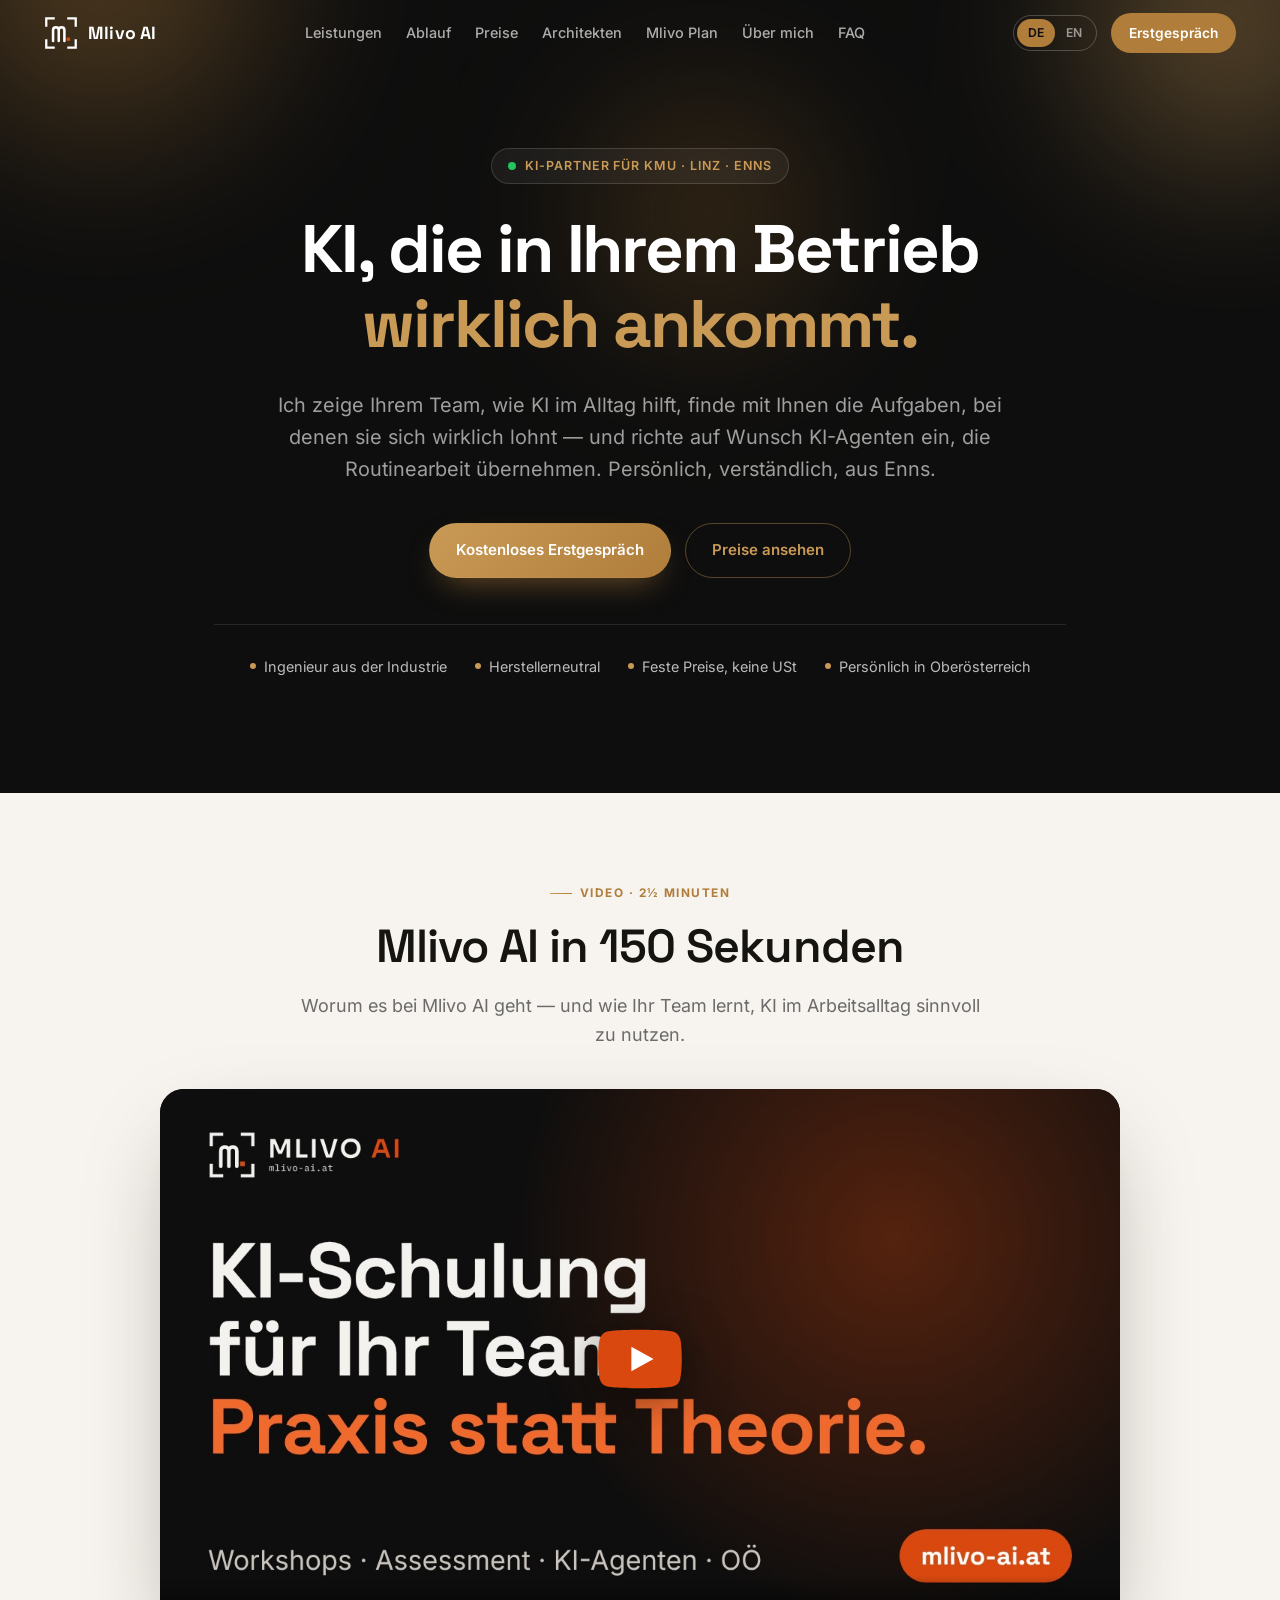
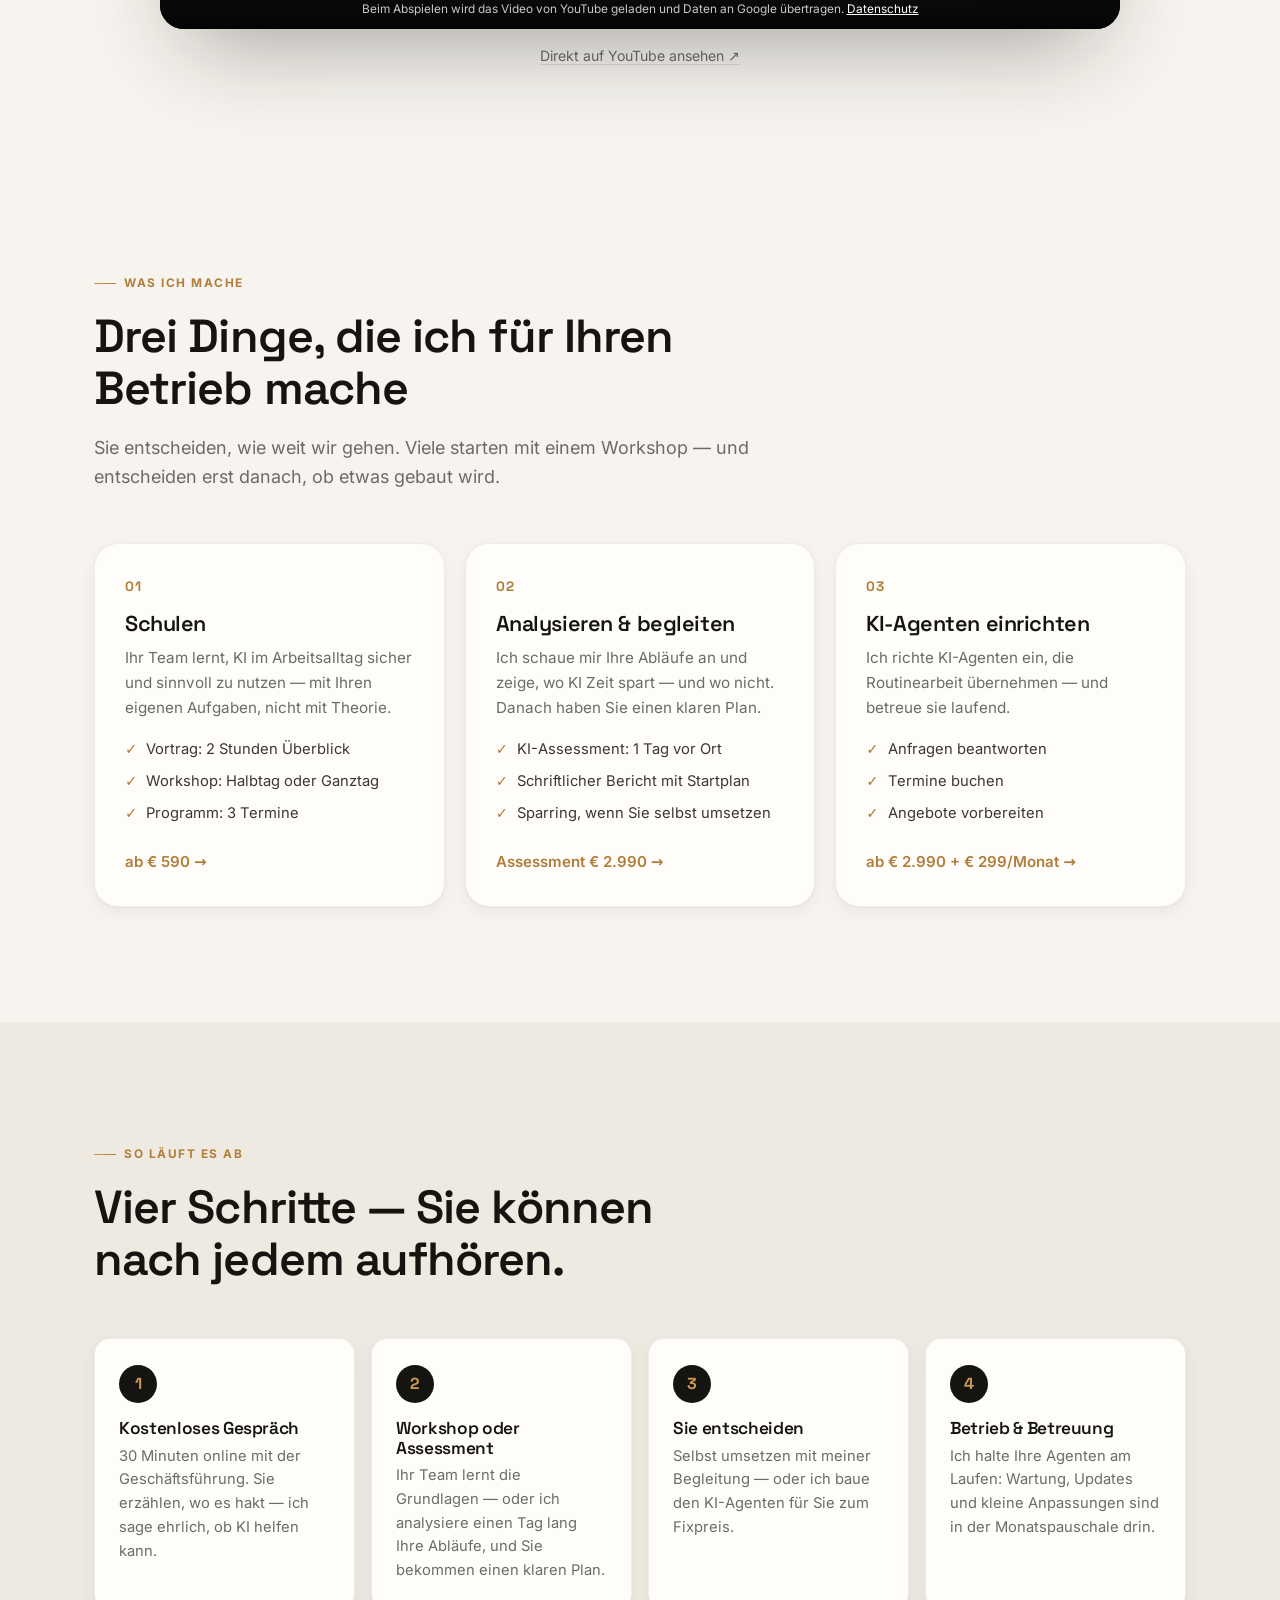
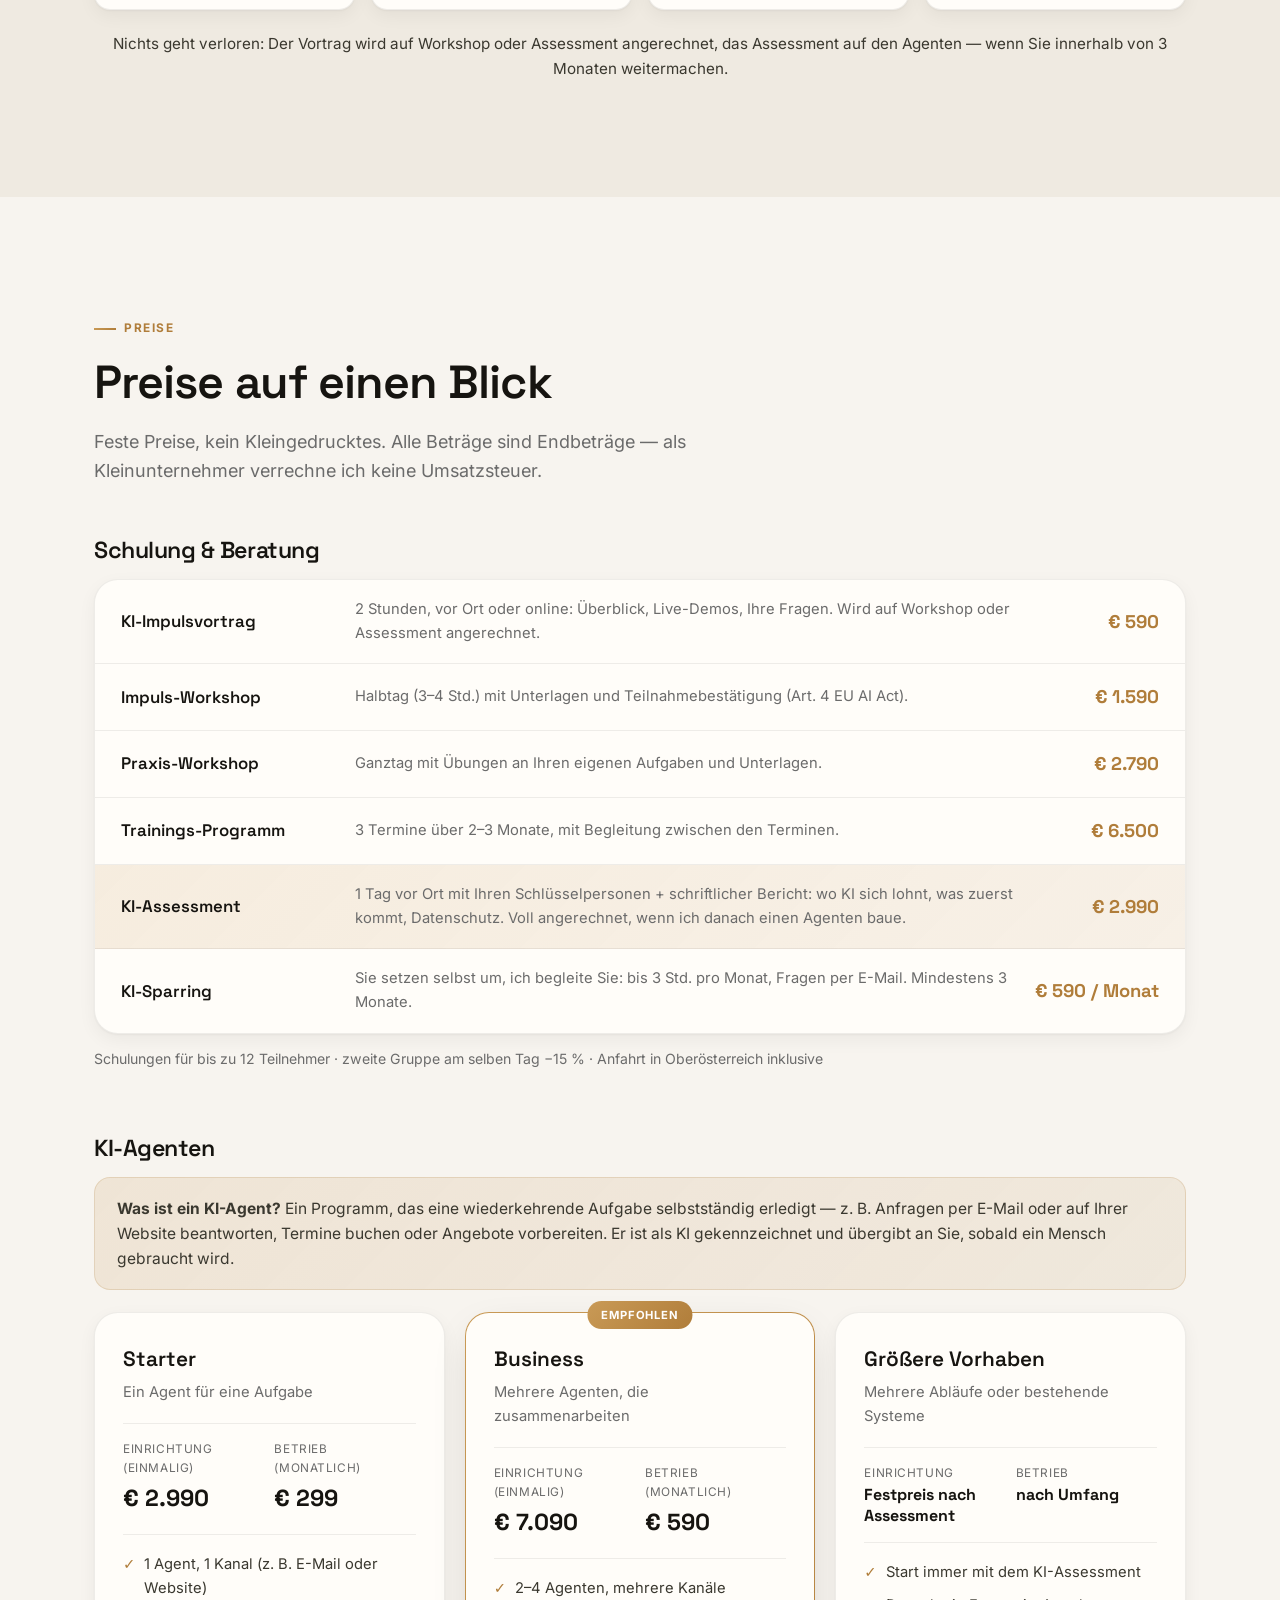
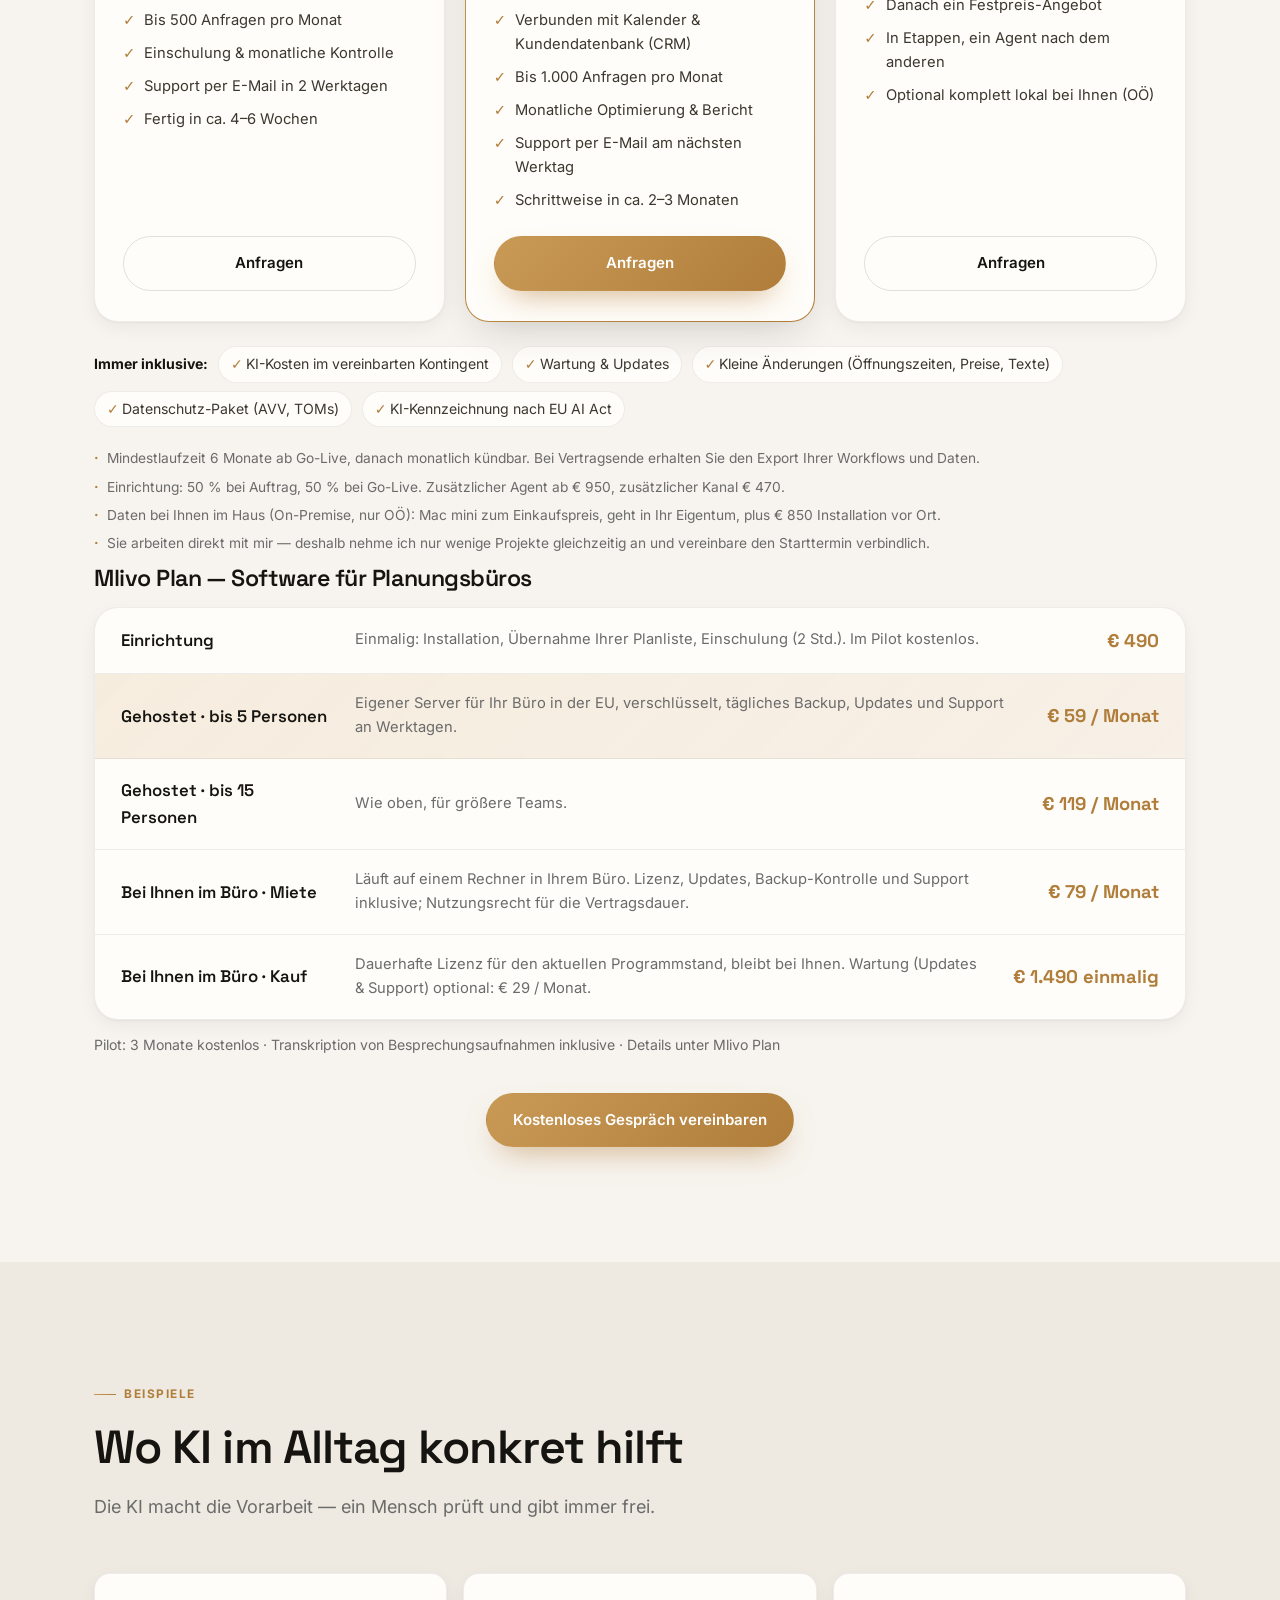
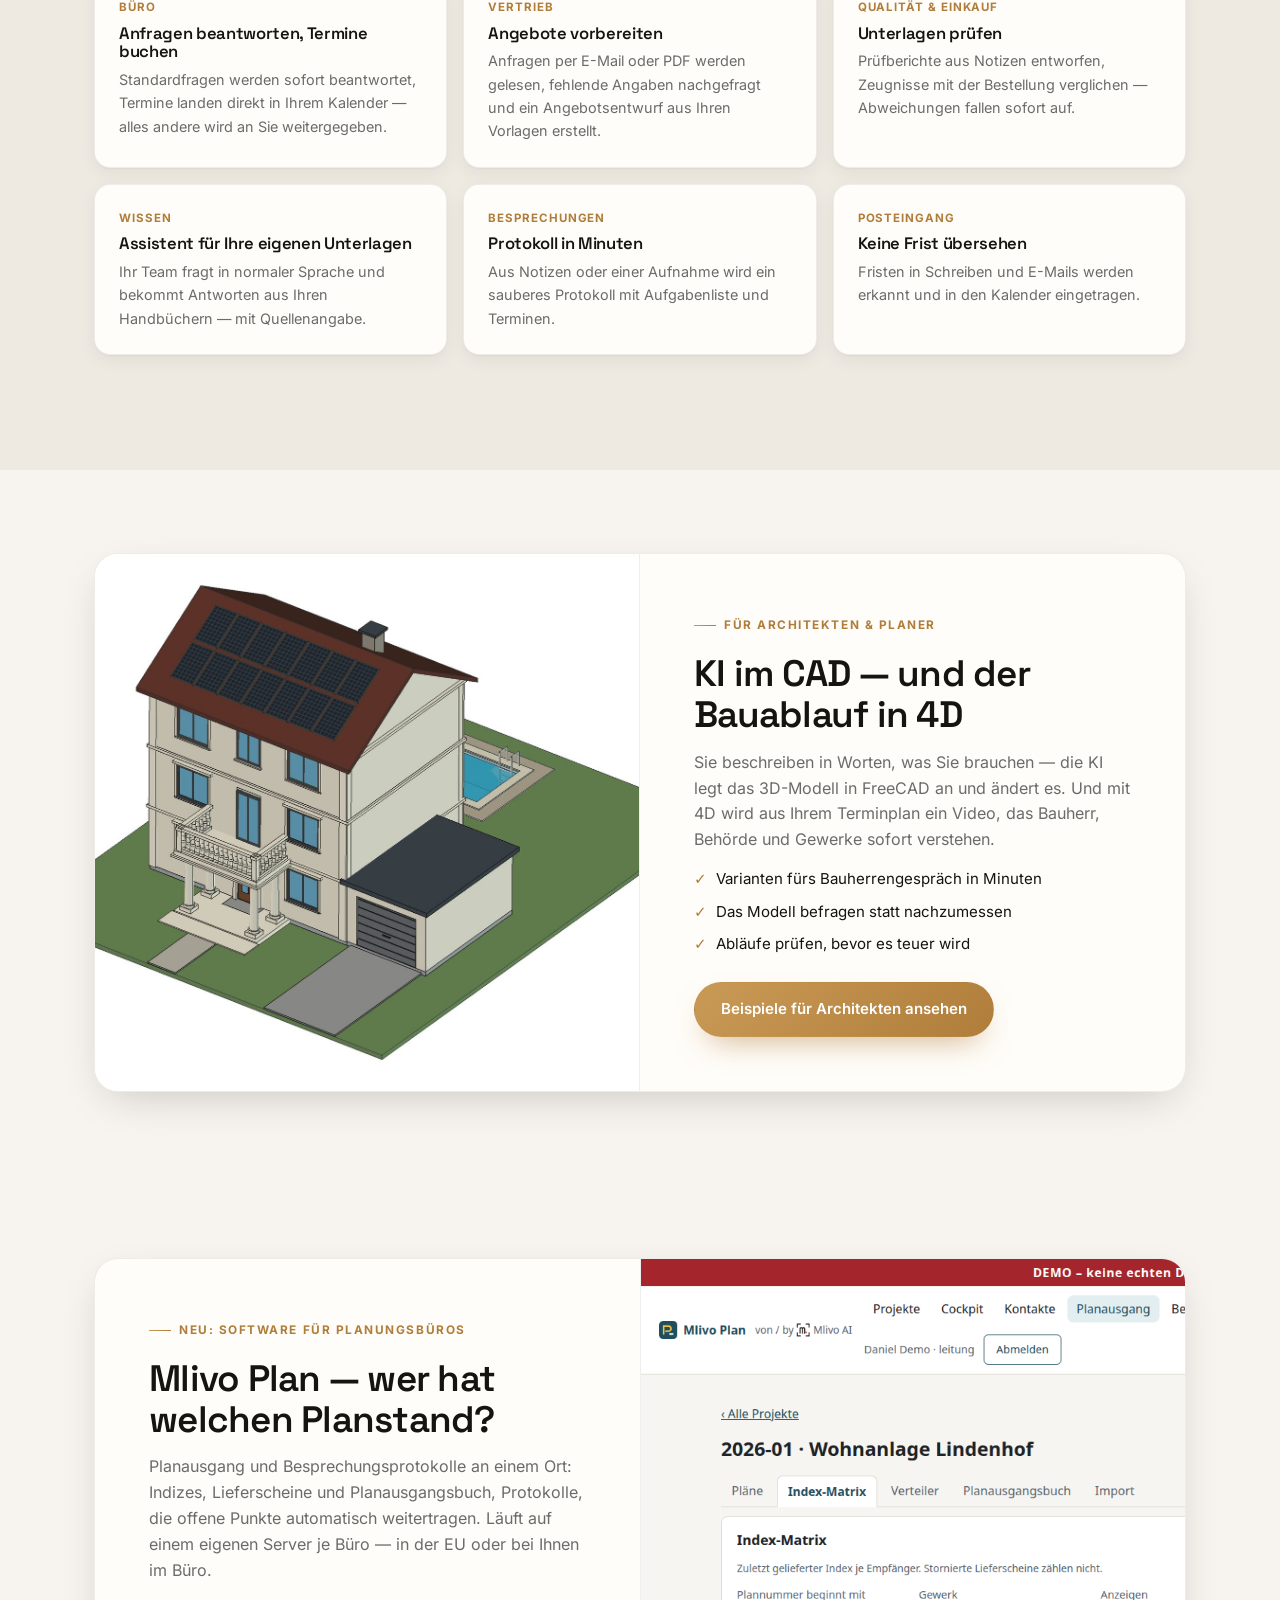
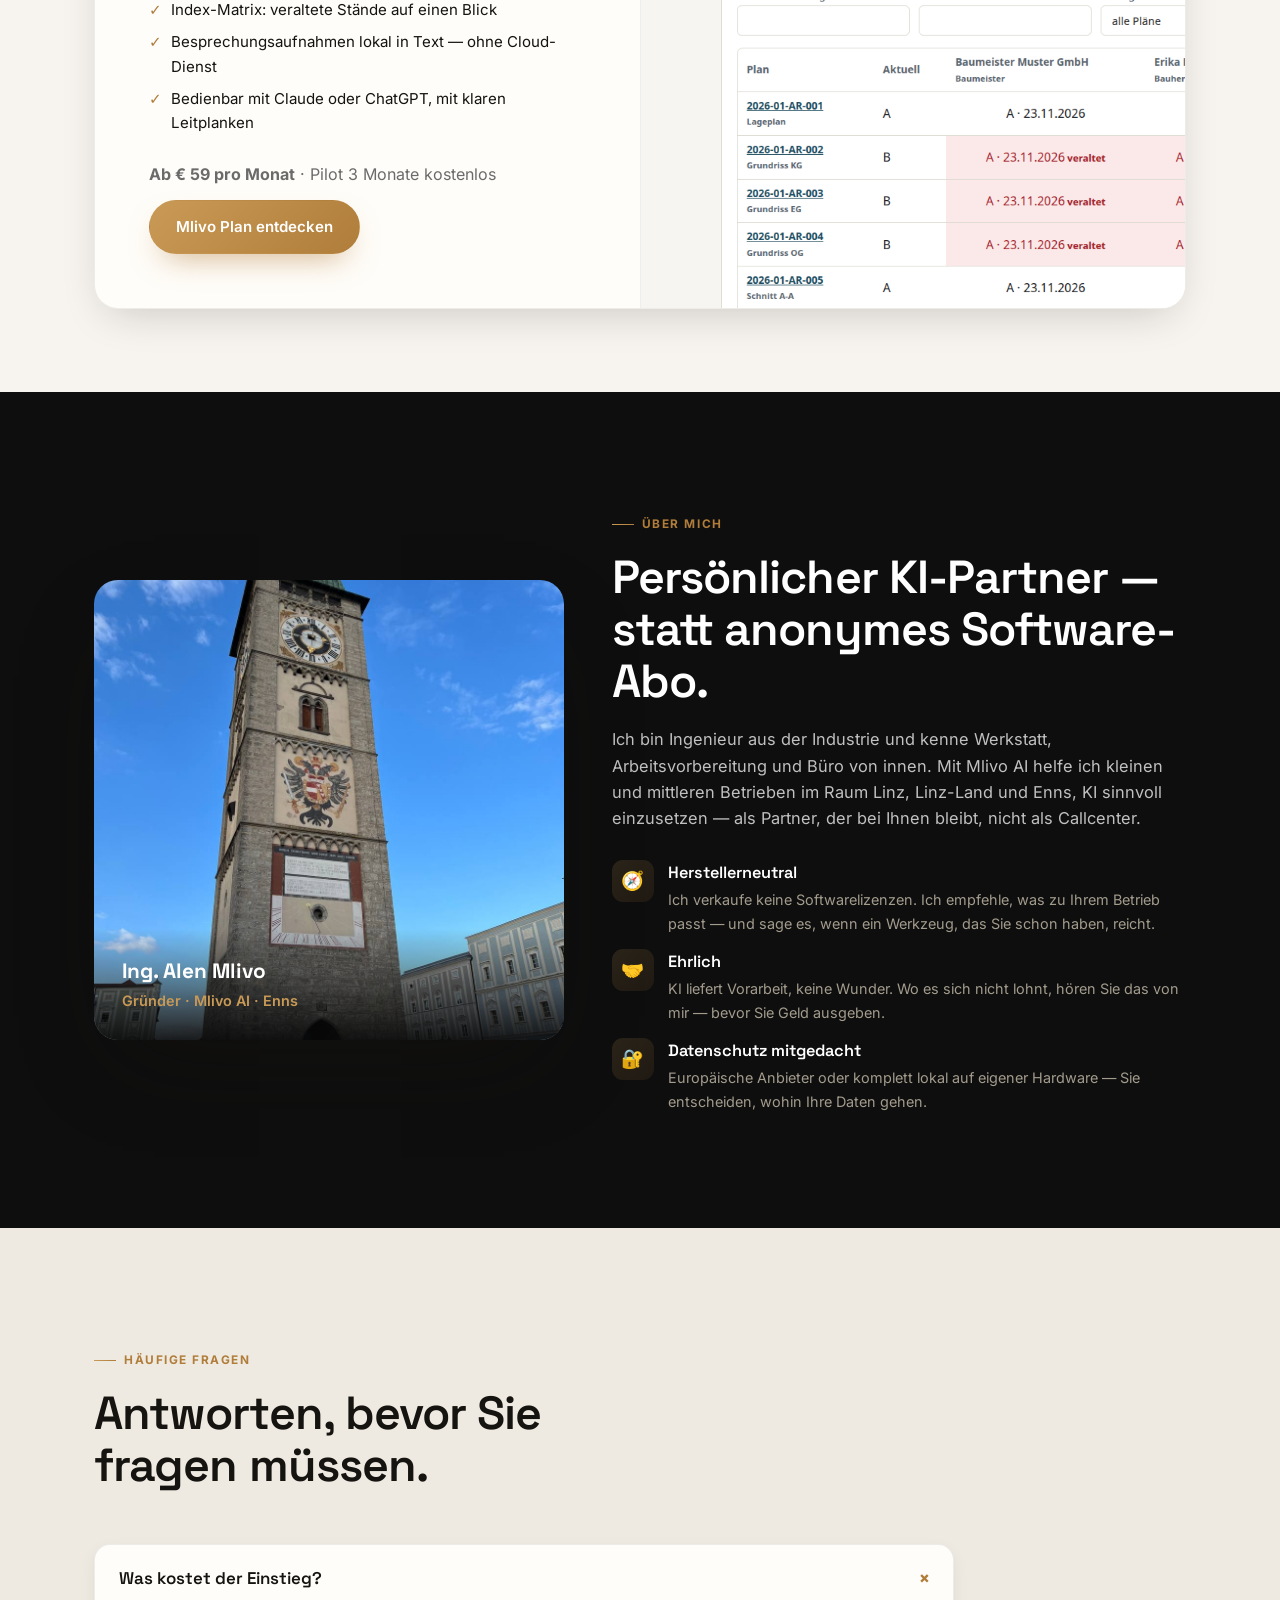
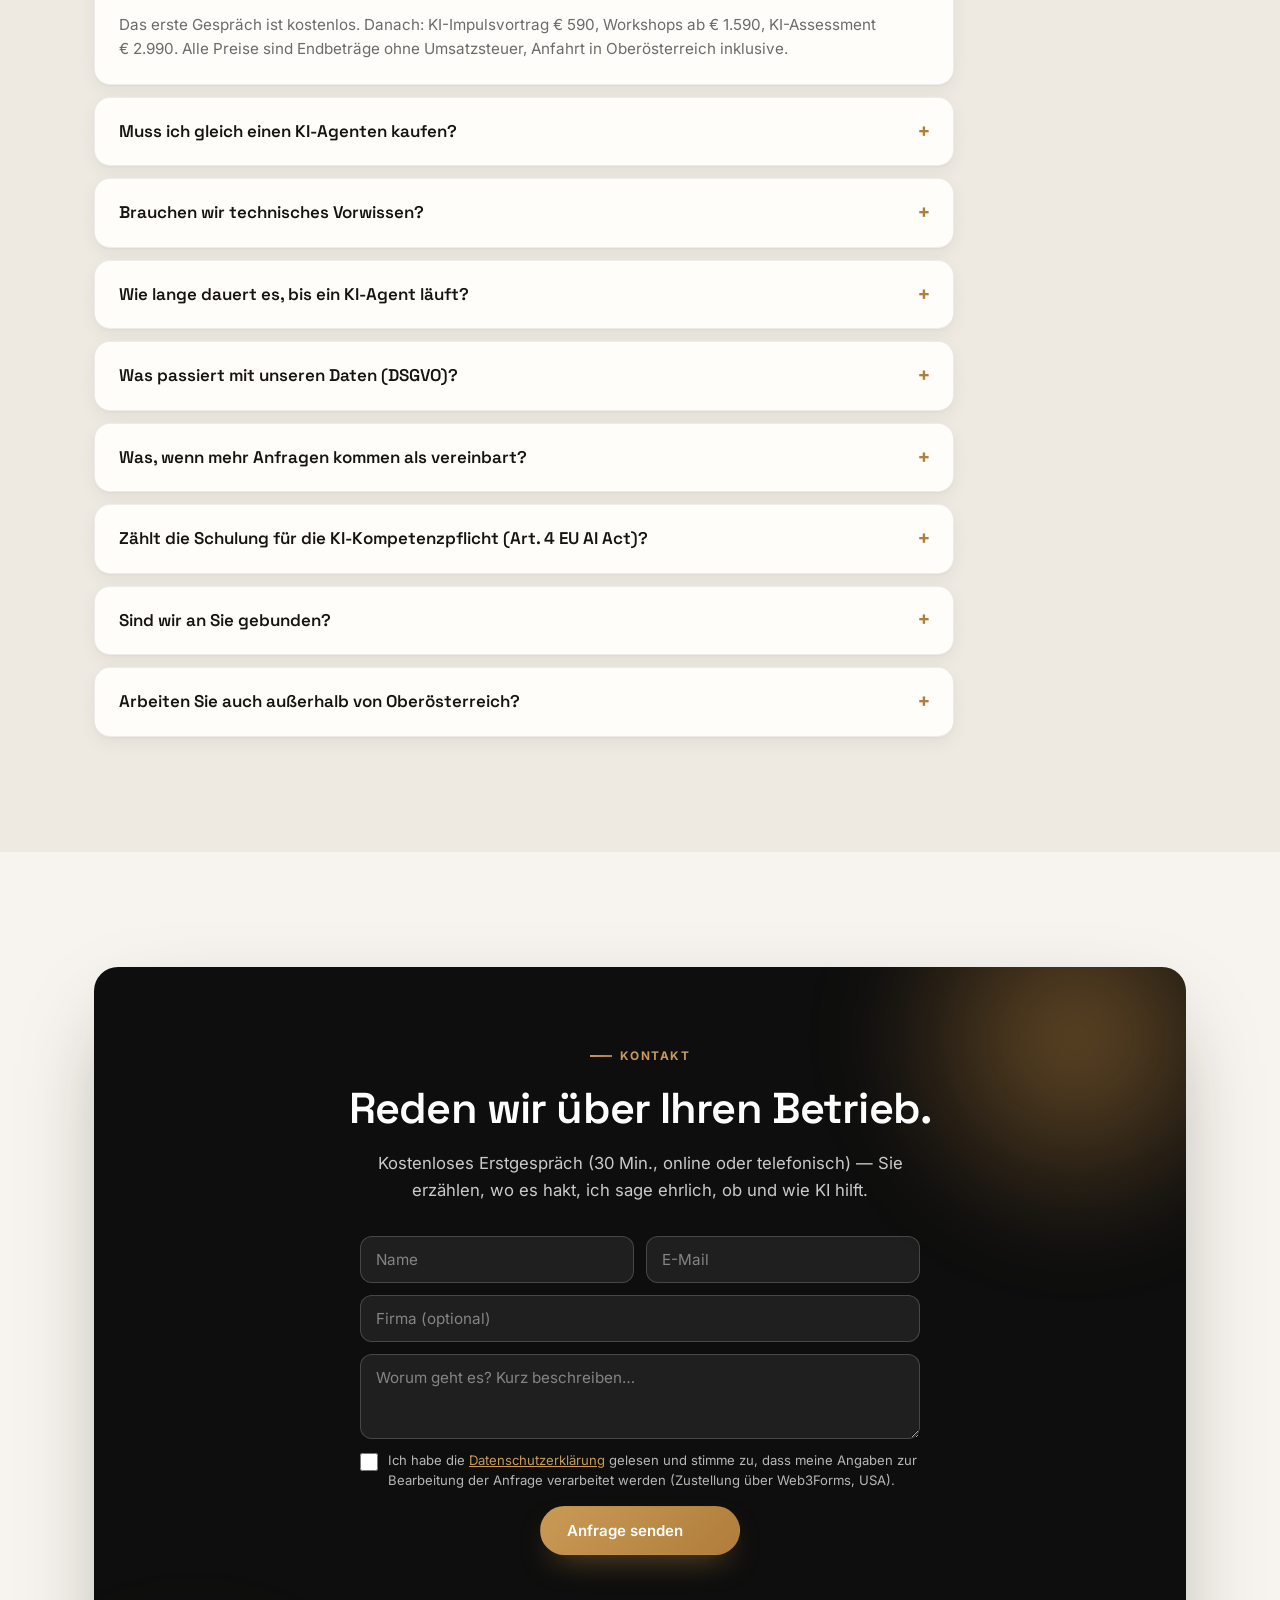
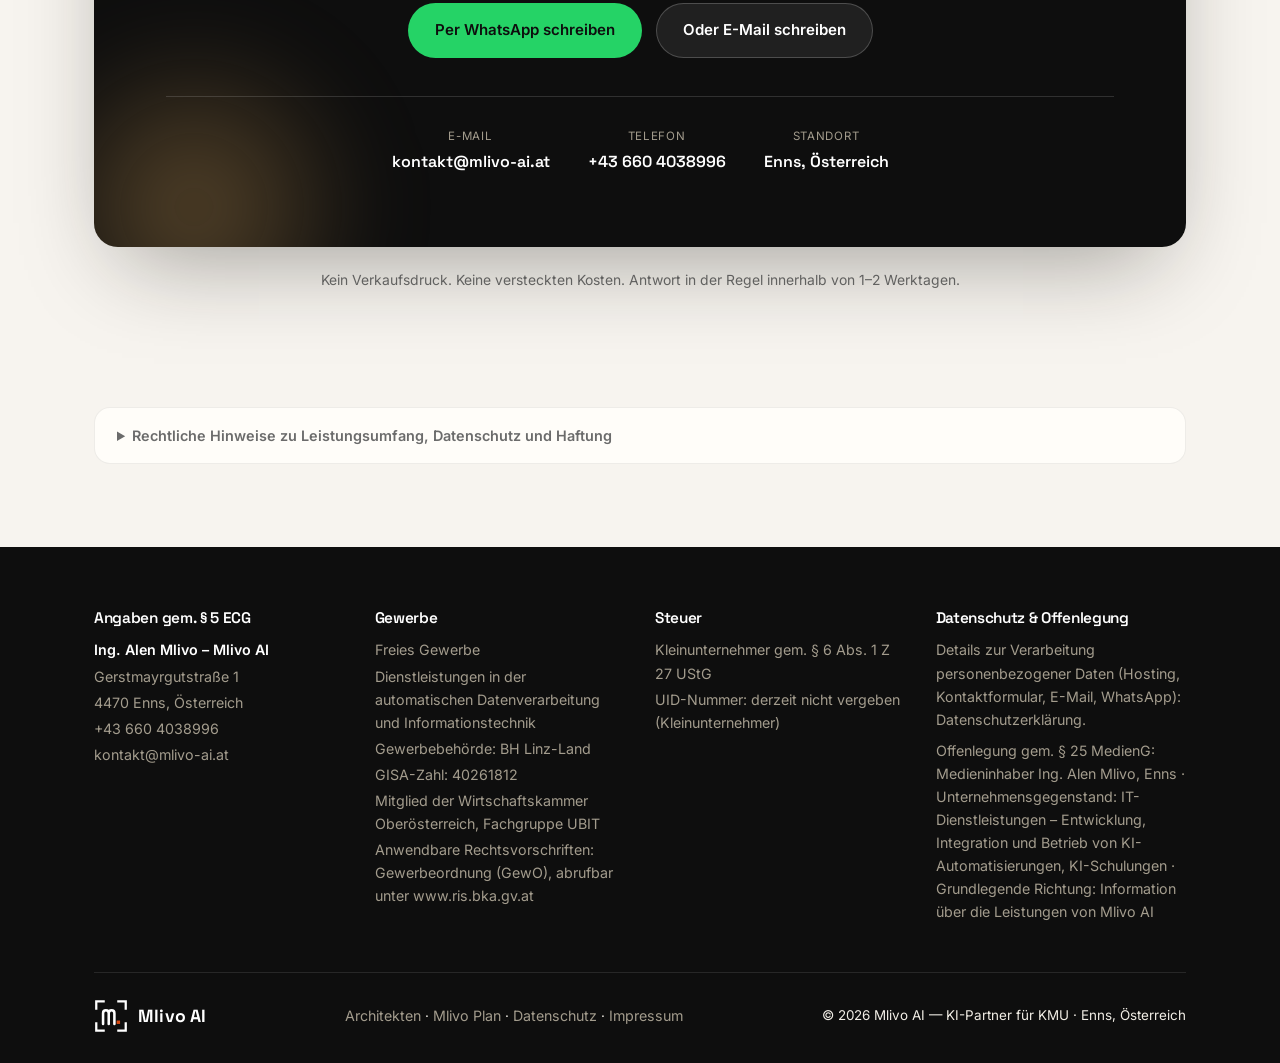
==== commit a122f18f: "Mlivo Plan: Büro-Betrieb als Miete (79 €/Monat) oder Kauf (1.490 € + optional 29 €/Monat Wartung) Co" ====
--- a/index.html
+++ b/index.html
@@ -365,7 +365,8 @@
       <div class="pr"><div class="pn" data-en="Setup">Einrichtung</div><div class="pd" data-en="One-off: installation, import of your drawing list, 2-hour training. Free during the pilot.">Einmalig: Installation, Übernahme Ihrer Planliste, Einschulung (2 Std.). Im Pilot kostenlos.</div><div class="pp">€&nbsp;490</div></div>
       <div class="pr hl"><div class="pn" data-en="Hosted · up to 5 people">Gehostet · bis 5 Personen</div><div class="pd" data-en="Own server for your office in the EU, encrypted, daily backup, updates and support on working days.">Eigener Server für Ihr Büro in der EU, verschlüsselt, tägliches Backup, Updates und Support an Werktagen.</div><div class="pp" data-en="€&nbsp;59 / month">€&nbsp;59 / Monat</div></div>
       <div class="pr"><div class="pn" data-en="Hosted · up to 15 people">Gehostet · bis 15 Personen</div><div class="pd" data-en="As above, for larger teams.">Wie oben, für größere Teams.</div><div class="pp" data-en="€&nbsp;119 / month">€&nbsp;119 / Monat</div></div>
-      <div class="pr"><div class="pn" data-en="In your office">Bei Ihnen im Büro</div><div class="pd" data-en="Runs on a computer in your office; I take care of updates, backup checks and support.">Läuft auf einem Rechner in Ihrem Büro; ich kümmere mich um Updates, Backup-Kontrolle und Support.</div><div class="pp" data-en="€&nbsp;79 / month">€&nbsp;79 / Monat</div></div>
+      <div class="pr"><div class="pn" data-en="In your office · rent">Bei Ihnen im Büro · Miete</div><div class="pd" data-en="Runs on a computer in your office. Licence, updates, backup checks and support included; right of use for the duration of the contract.">Läuft auf einem Rechner in Ihrem Büro. Lizenz, Updates, Backup-Kontrolle und Support inklusive; Nutzungsrecht für die Vertragsdauer.</div><div class="pp" data-en="€&nbsp;79 / month">€&nbsp;79 / Monat</div></div>
+      <div class="pr"><div class="pn" data-en="In your office · purchase">Bei Ihnen im Büro · Kauf</div><div class="pd" data-en="Permanent licence for the current version, yours to keep. Optional maintenance (updates &amp; support): €&nbsp;29 / month.">Dauerhafte Lizenz für den aktuellen Programmstand, bleibt bei Ihnen. Wartung (Updates &amp; Support) optional: €&nbsp;29 / Monat.</div><div class="pp" data-en="€&nbsp;1,490 one-off">€&nbsp;1.490 einmalig</div></div>
     </div>
     <p class="p-note reveal" data-en-html="Pilot: 3 months free · transcription of meeting recordings included · details on &lt;a href=&quot;/en/plan/&quot;&gt;Mlivo Plan&lt;/a&gt;">Pilot: 3 Monate kostenlos · Transkription von Besprechungsaufnahmen inklusive · Details unter <a href="/plan/">Mlivo Plan</a></p>
 
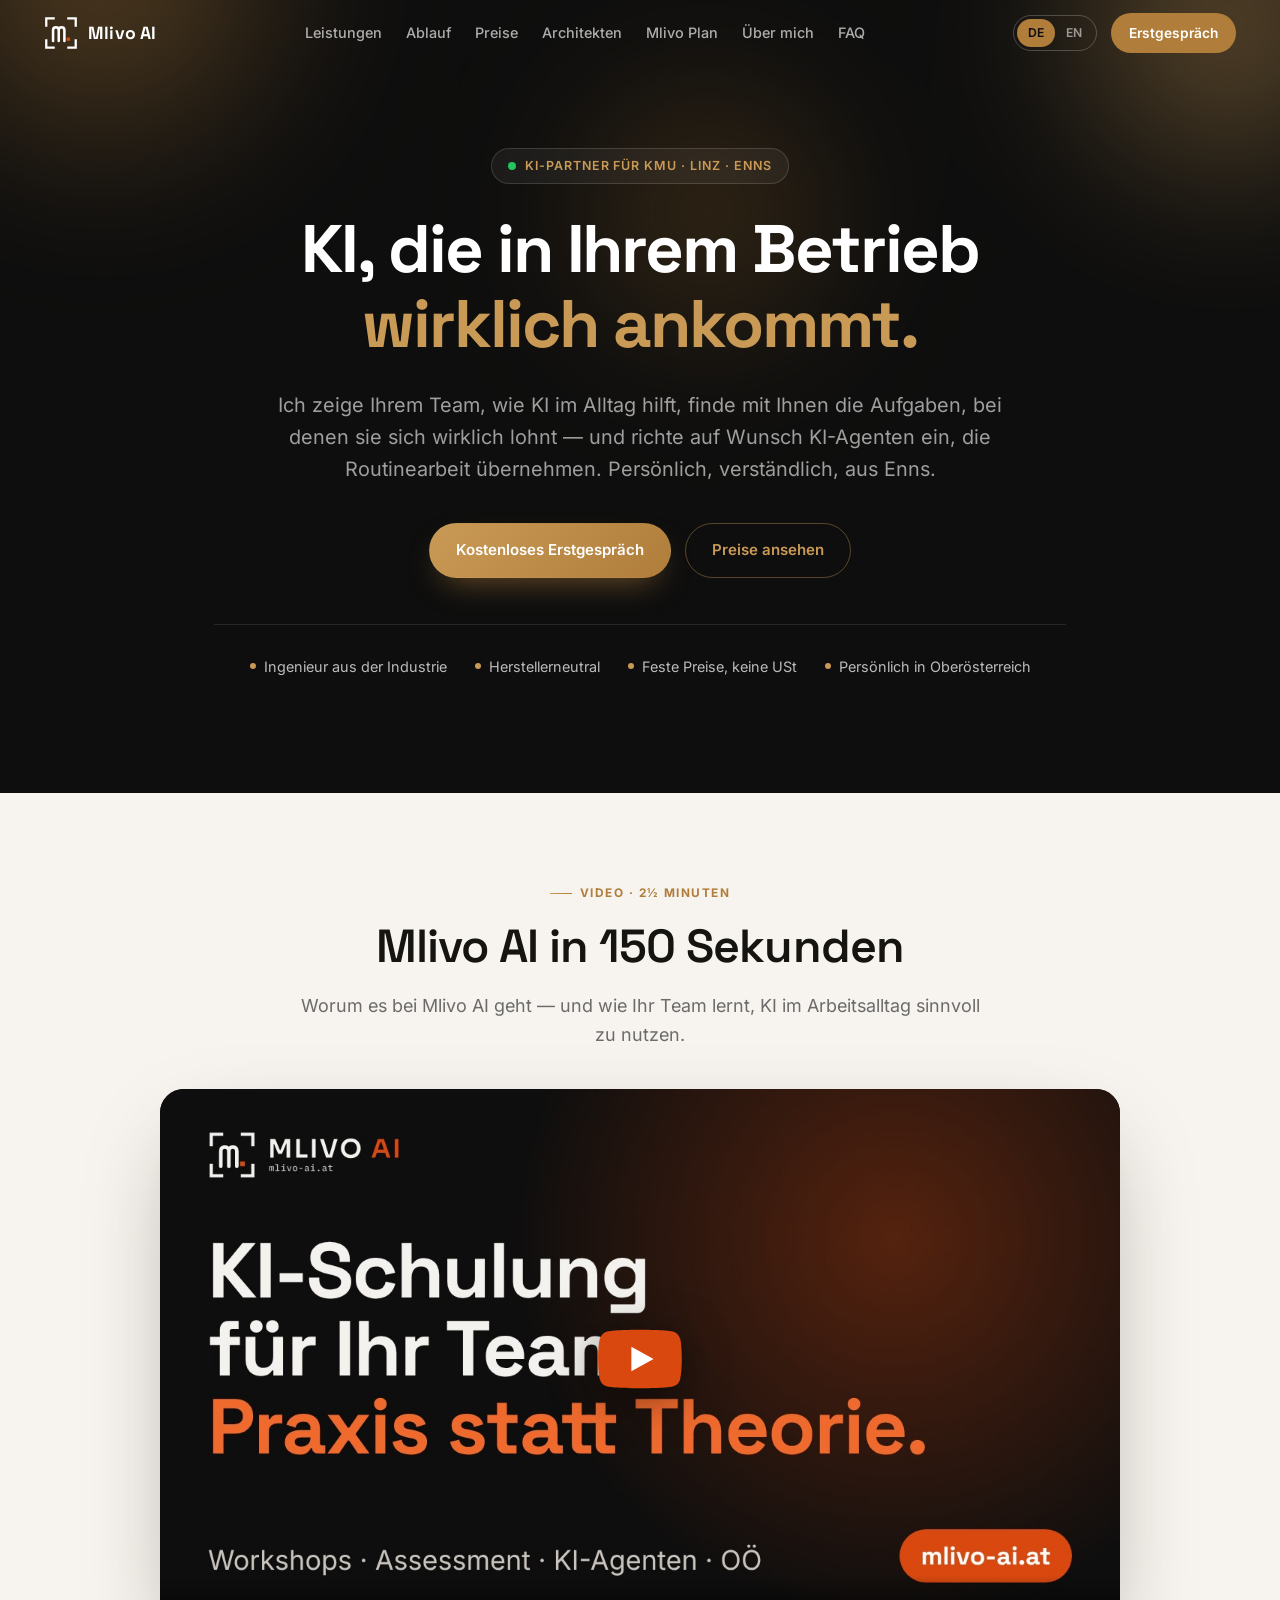
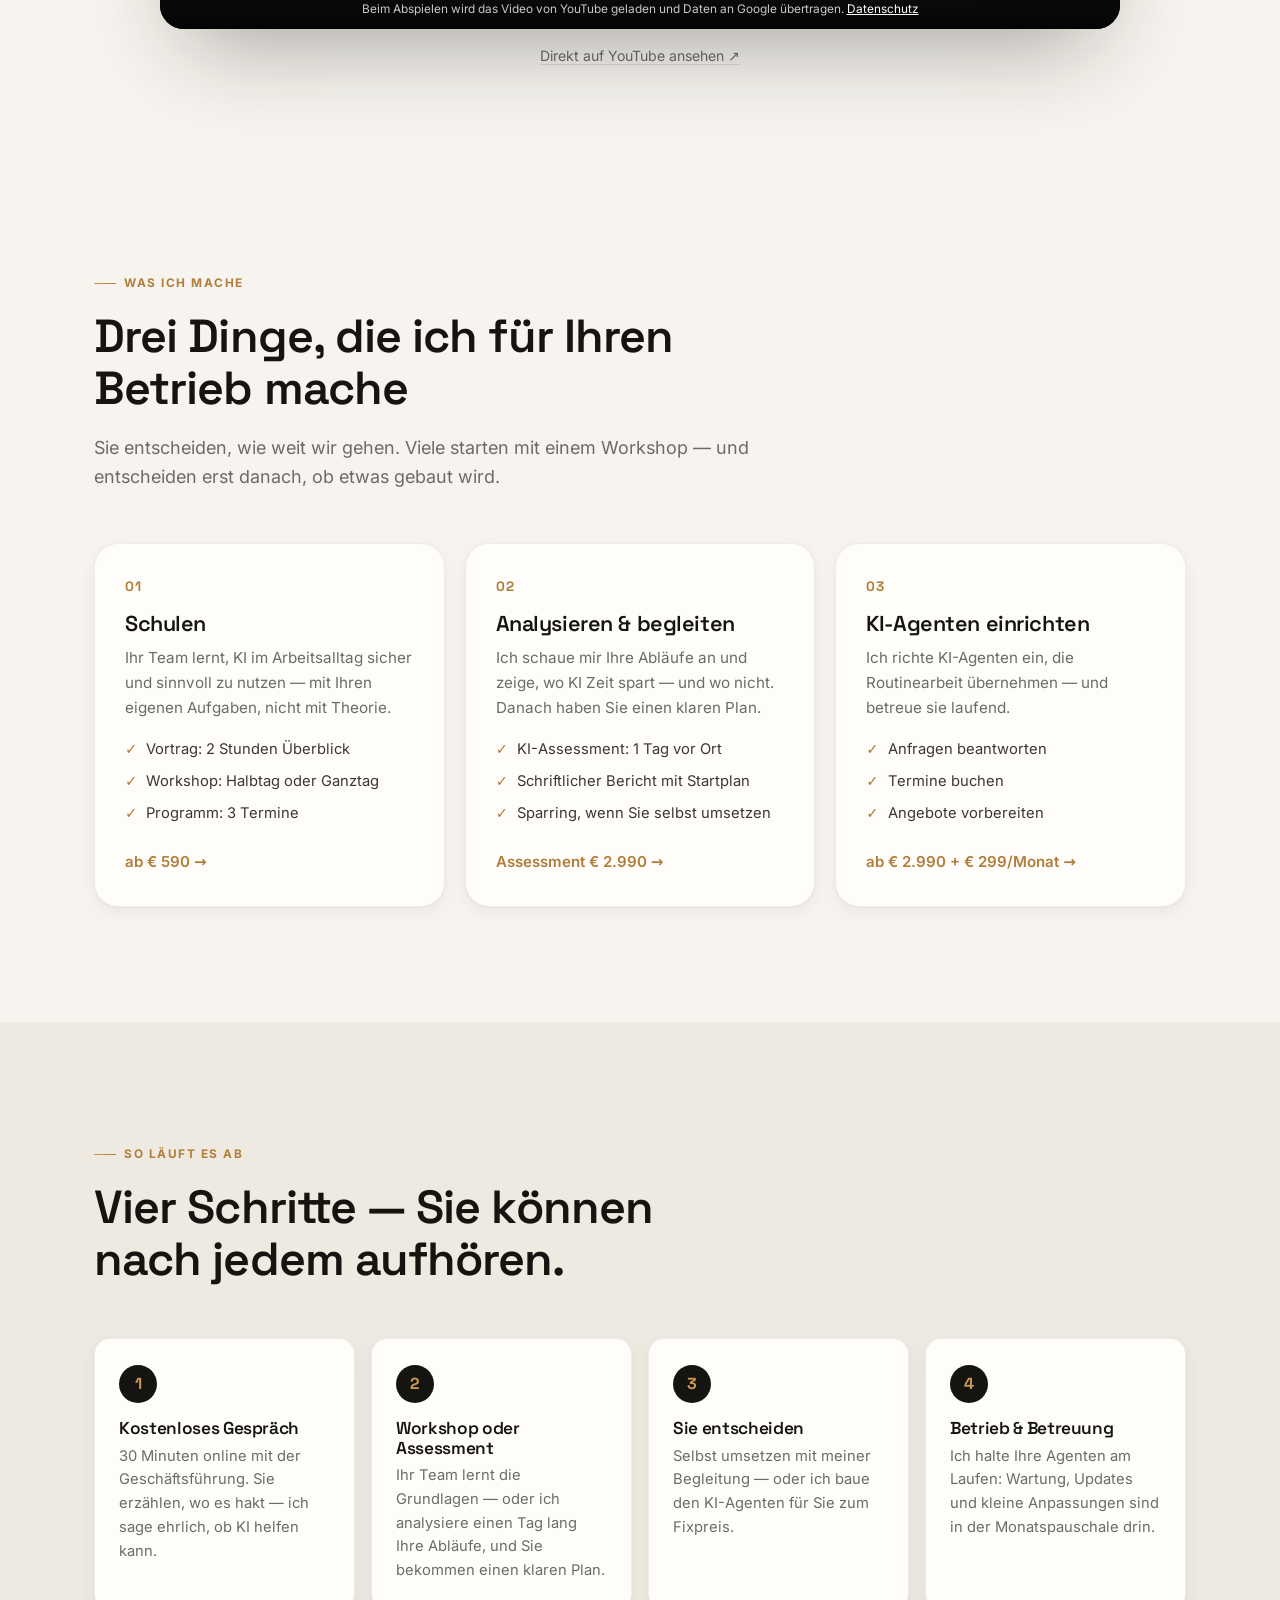
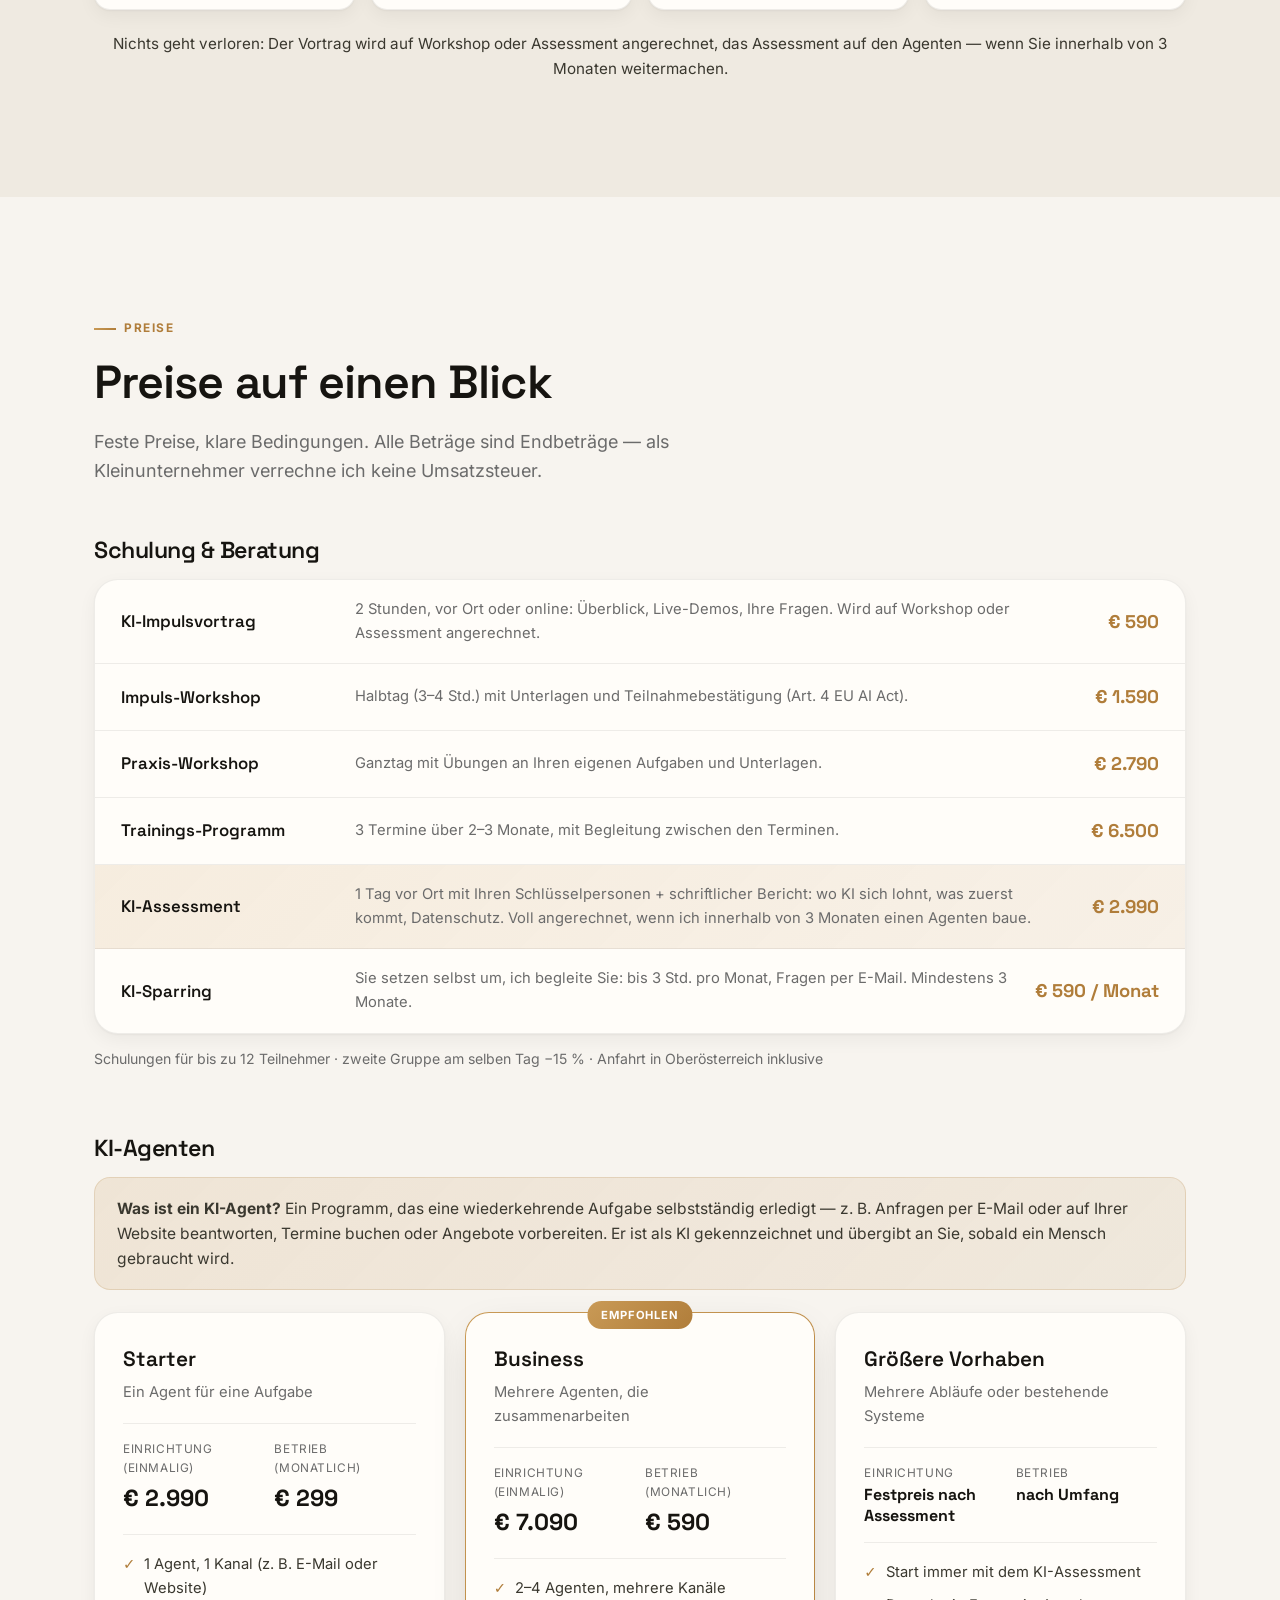
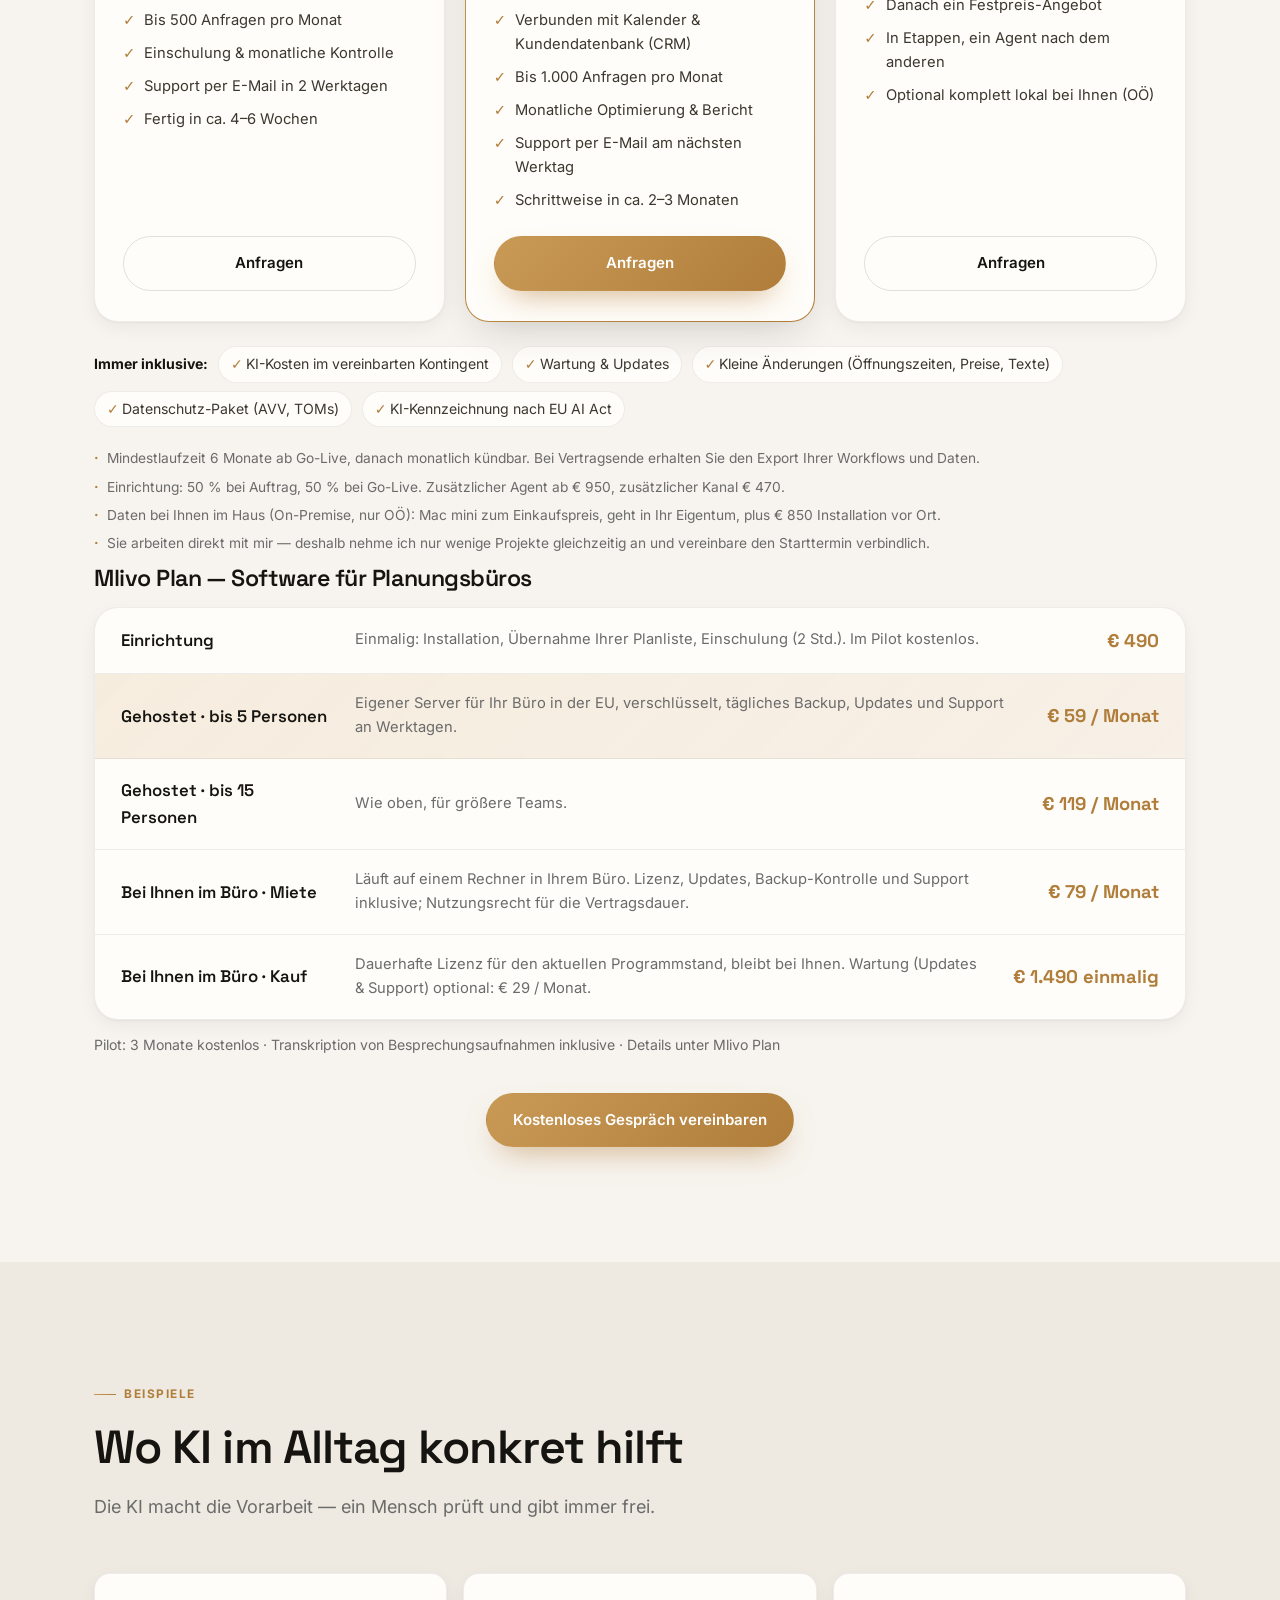
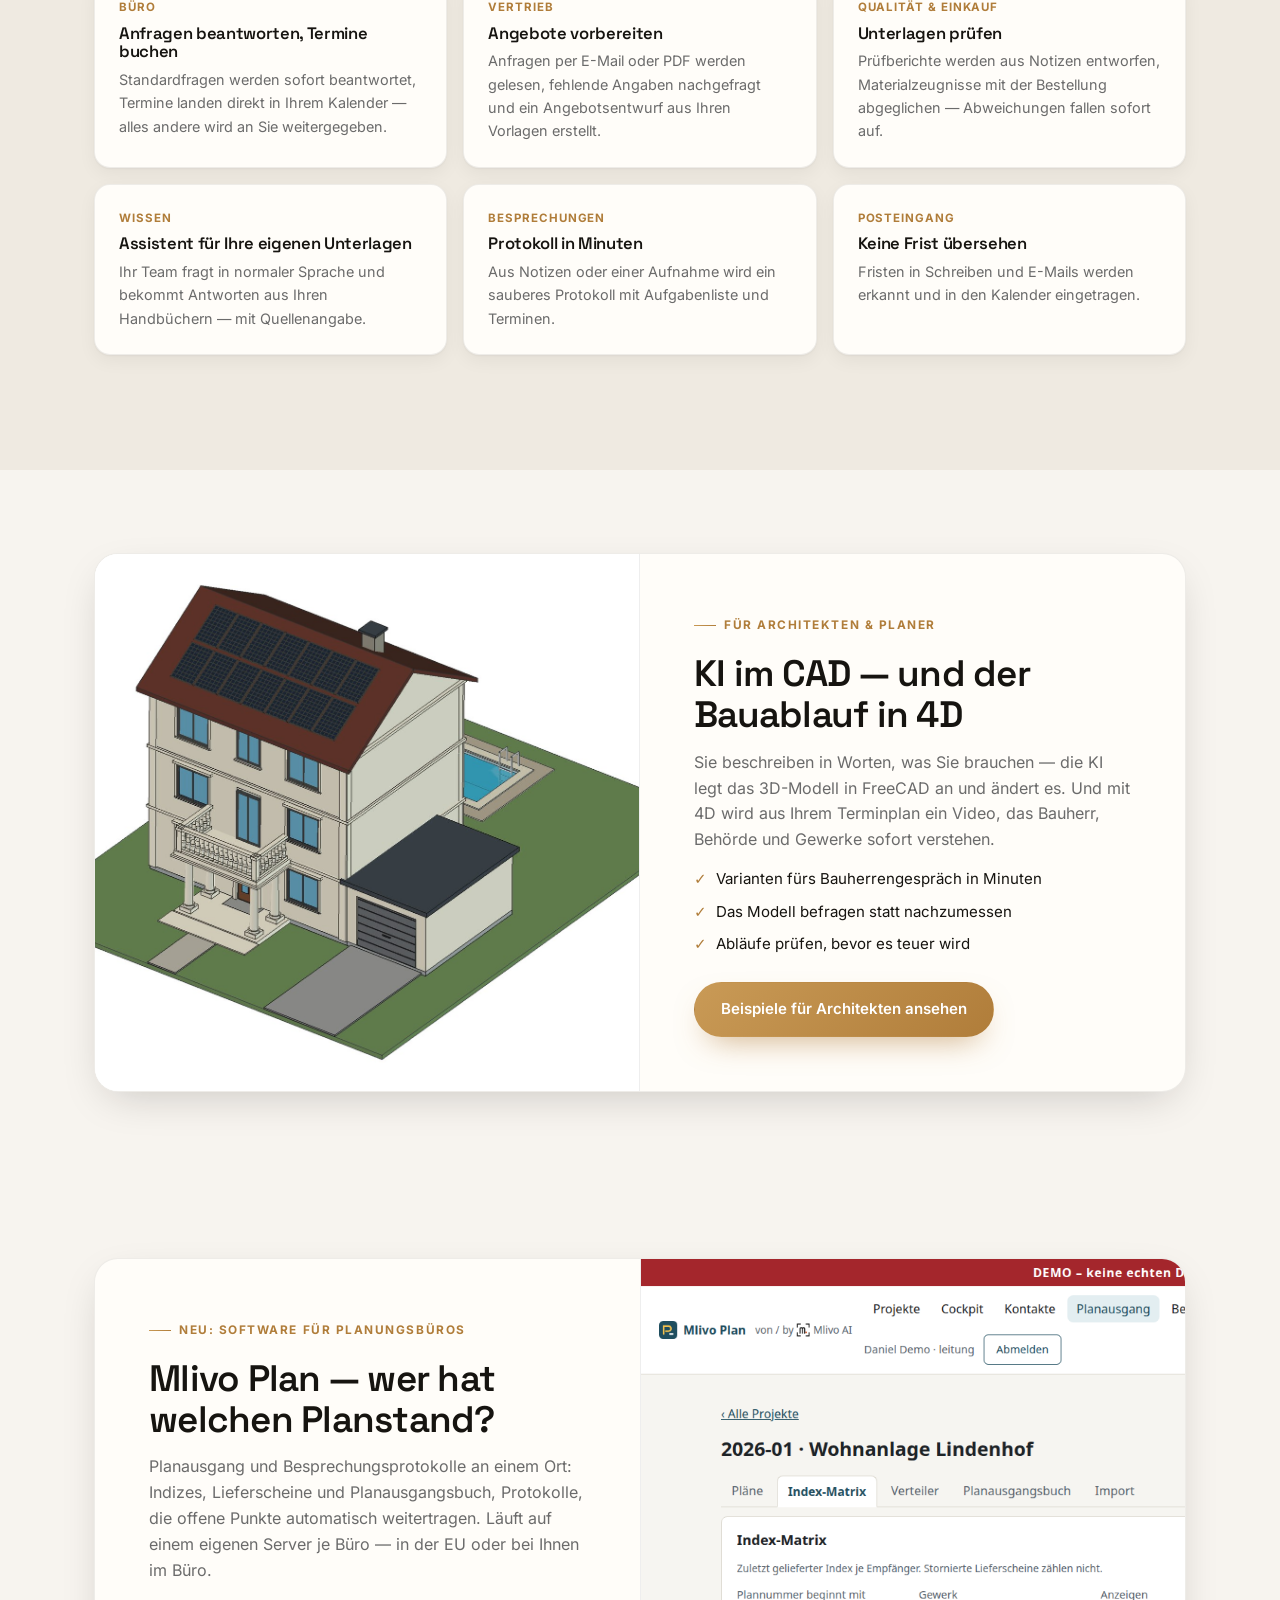
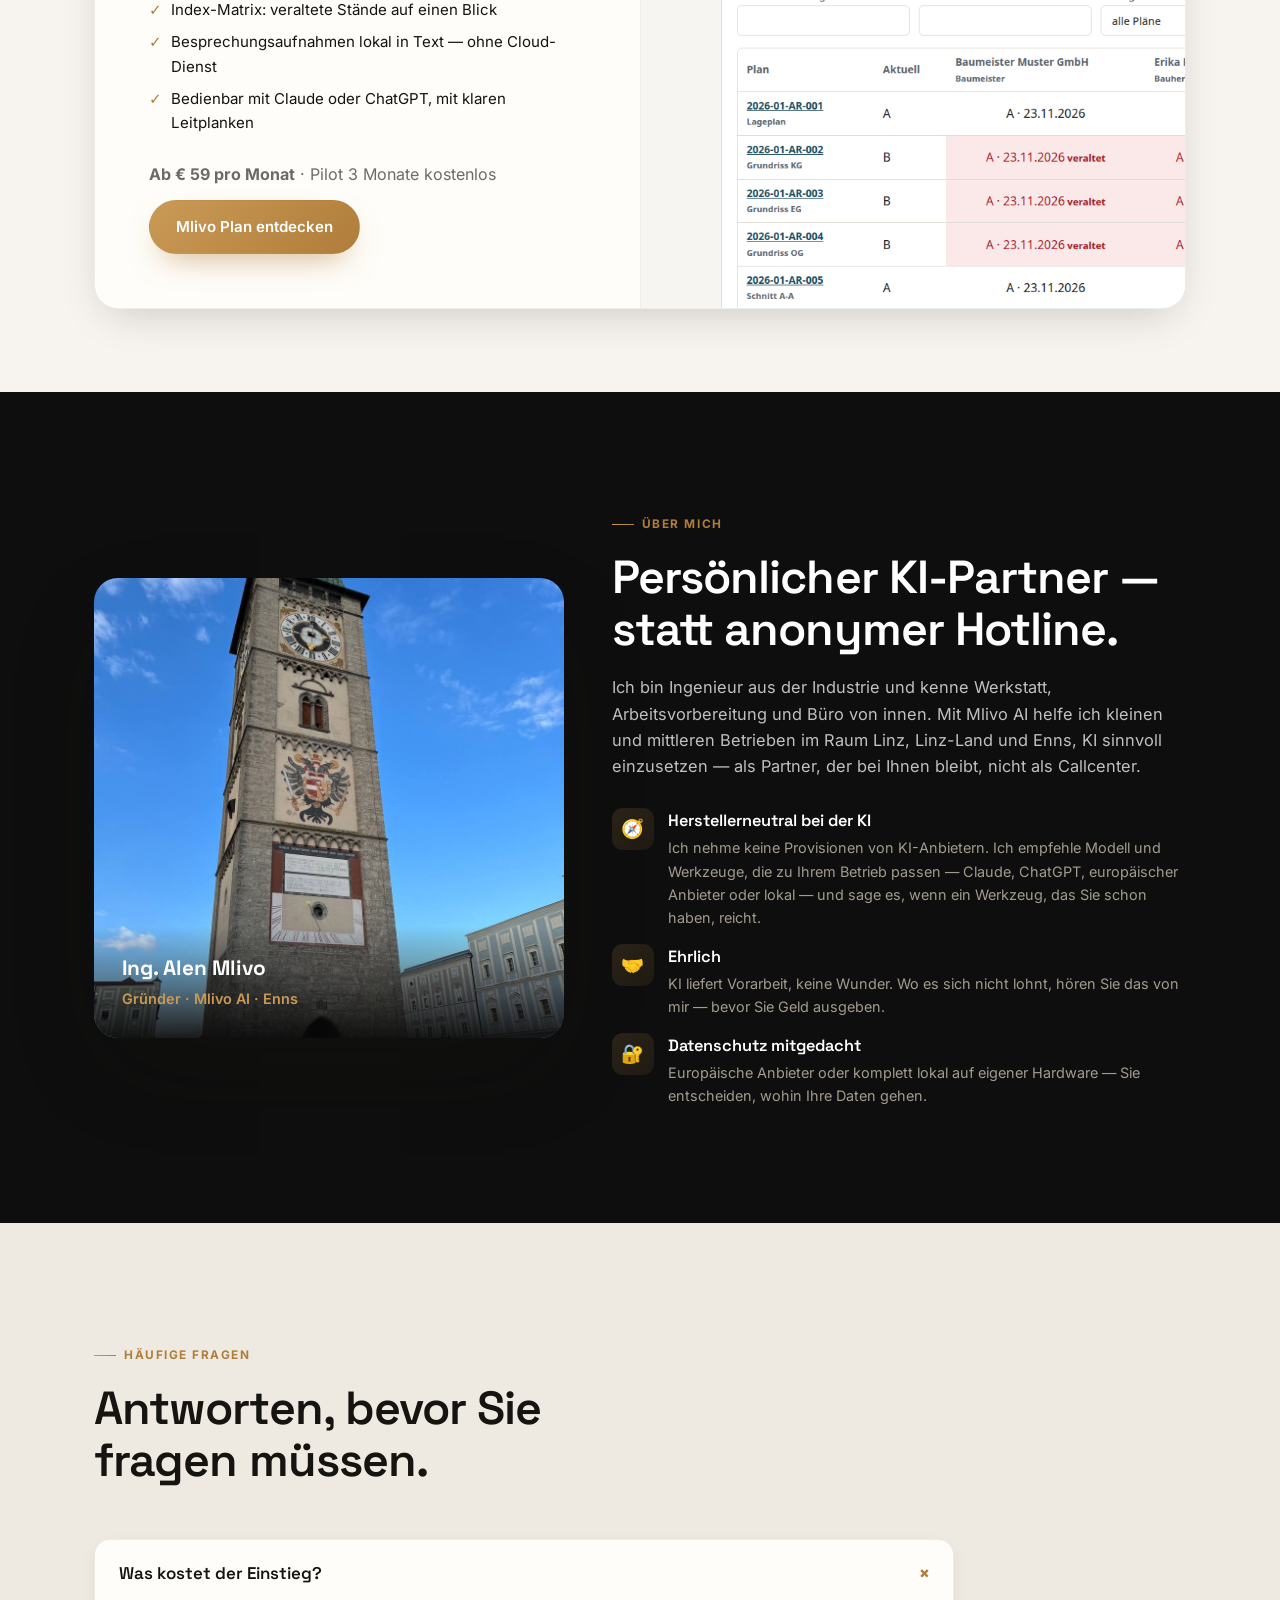
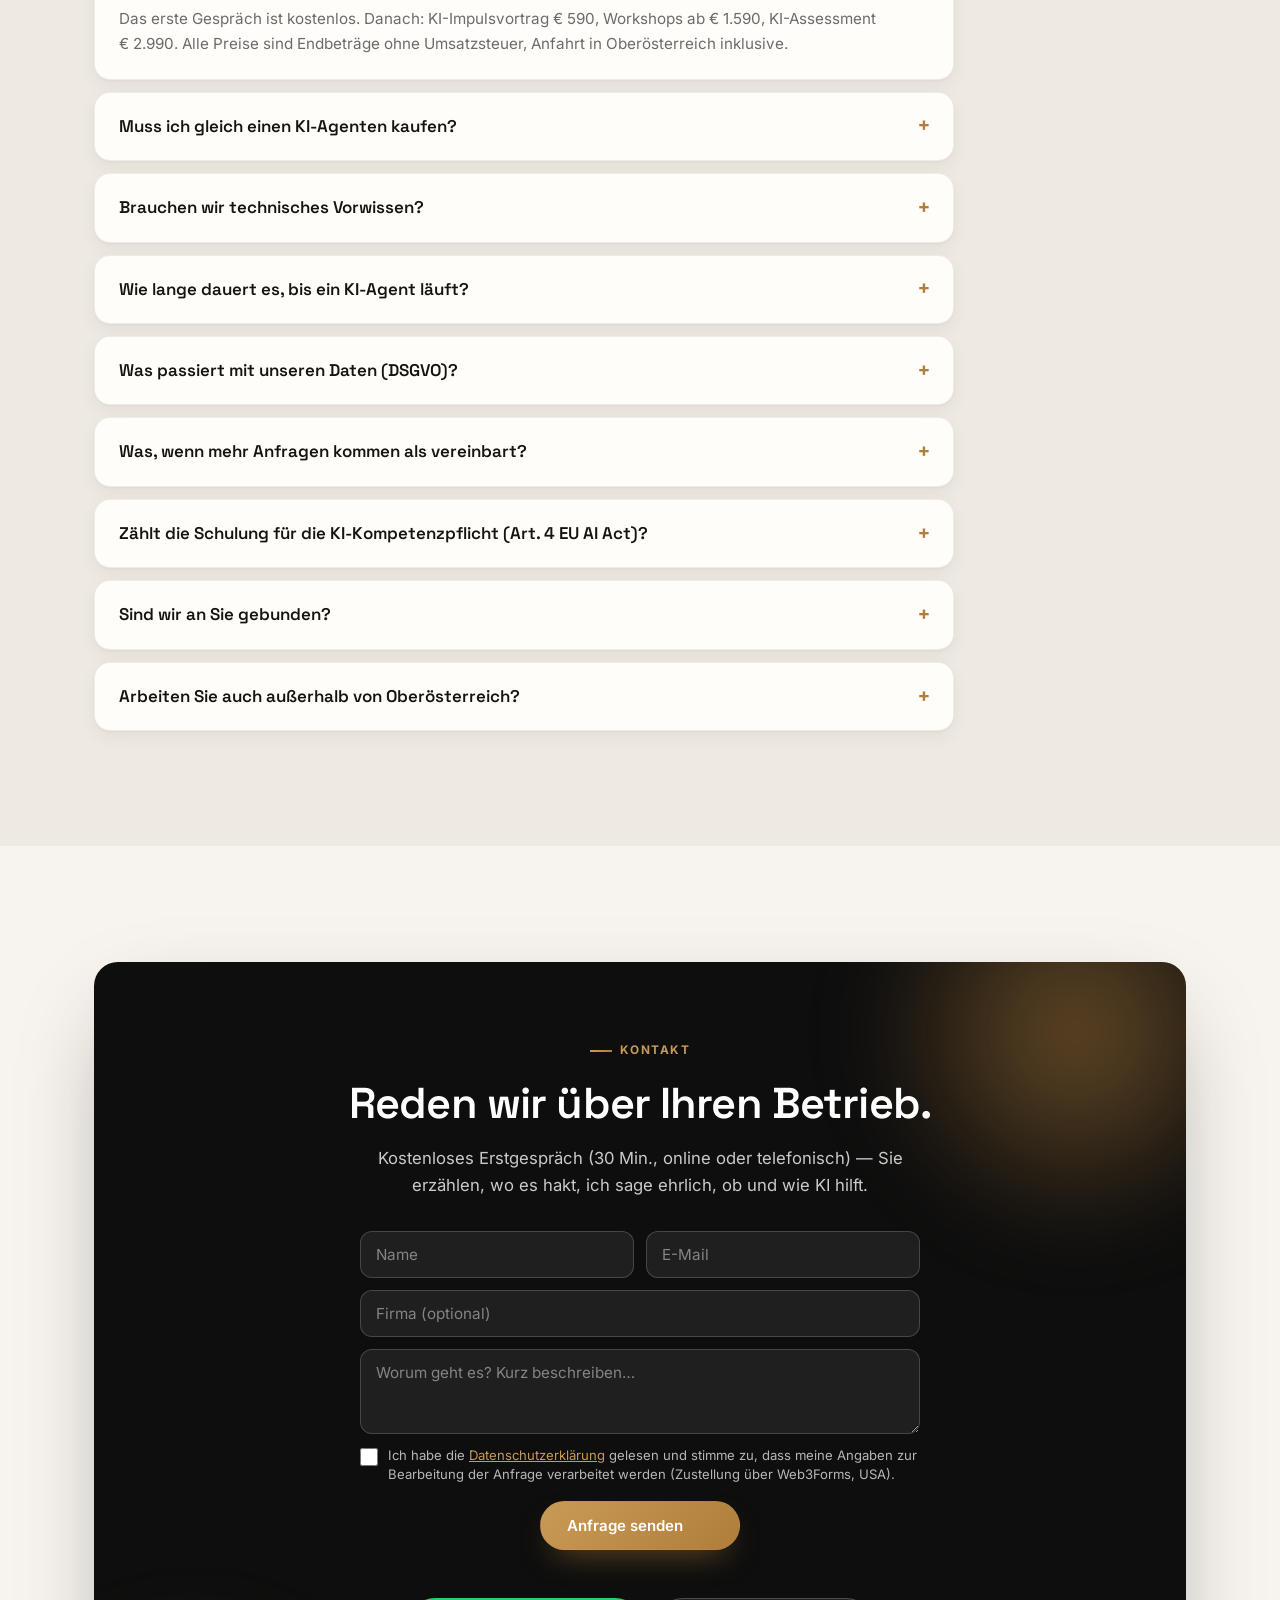
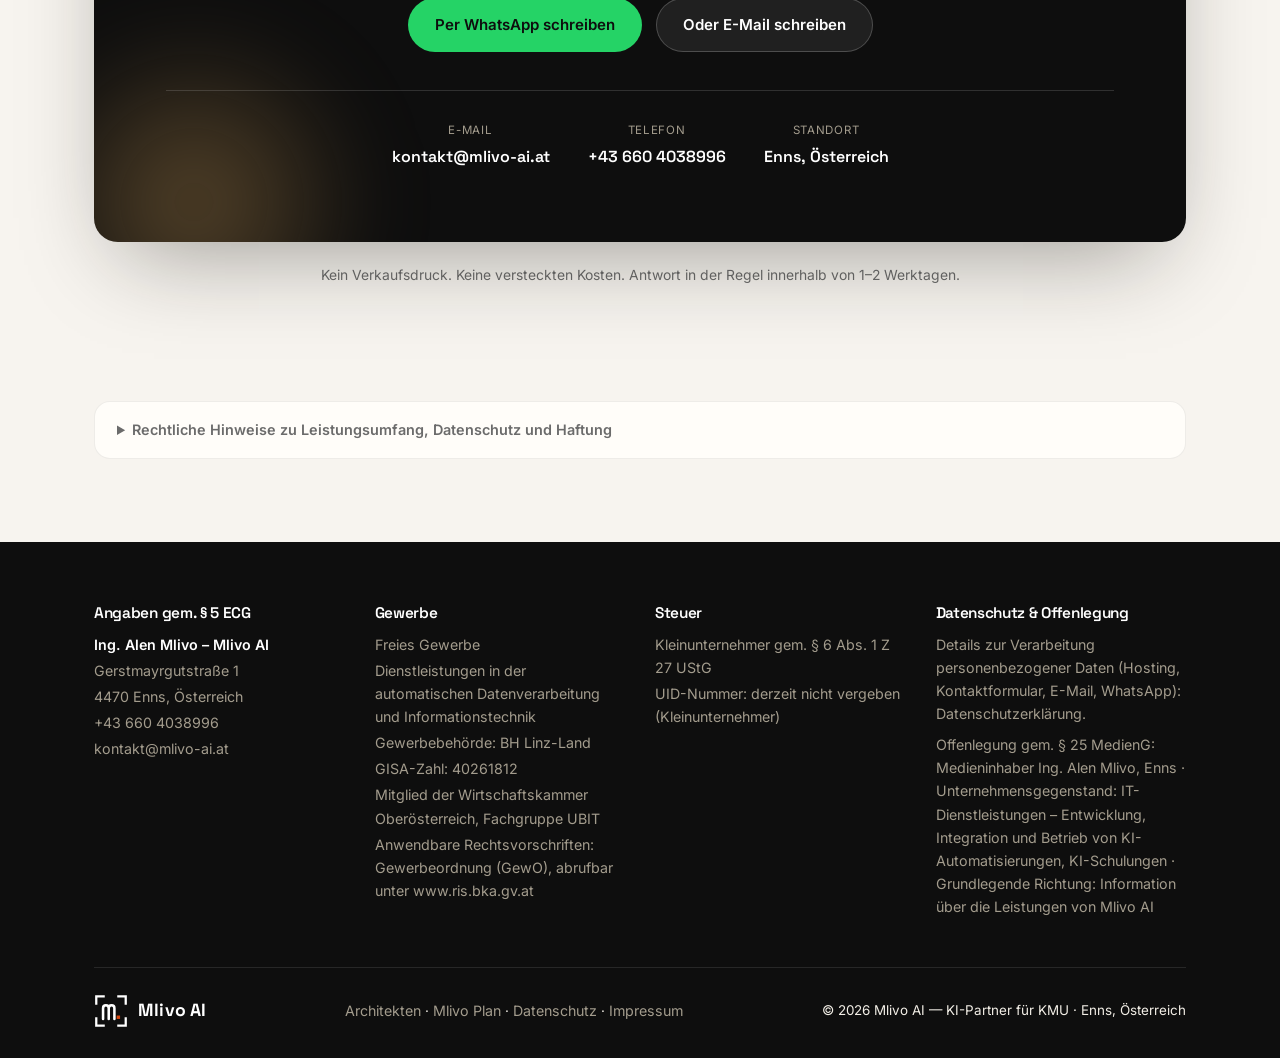
==== commit b8ee852b: "Website-Korrekturen: Herstellerneutralität präzisiert, klare Bedingungen, Anrechnungsfrist, Formulie" ====
--- a/index.html
+++ b/index.html
@@ -88,7 +88,7 @@
           "name": "Muss ich gleich einen KI-Agenten kaufen?",
           "acceptedAnswer": {
             "@type": "Answer",
-            "text": "Nein. Viele starten mit einem Workshop oder dem Assessment. Ob danach etwas gebaut wird — und von wem — entscheiden Sie. Ich verkaufe keine Softwarelizenzen."
+            "text": "Nein. Viele starten mit einem Workshop oder dem Assessment. Ob danach etwas gebaut wird — und von wem — entscheiden Sie. Bei der Wahl des KI-Anbieters bin ich herstellerneutral und nehme keine Provisionen."
           }
         },
         {
@@ -289,7 +289,7 @@
     <div class="head-block reveal">
       <span class="eyebrow" data-en="Prices">Preise</span>
       <h2 class="h-sec" data-en="Prices at a glance">Preise auf einen Blick</h2>
-      <p class="lead" data-en="Fixed prices, no small print. All amounts are final — as a small business I don't charge VAT.">Feste Preise, kein Kleingedrucktes. Alle Beträge sind Endbeträge — als Kleinunternehmer verrechne ich keine Umsatzsteuer.</p>
+      <p class="lead" data-en="Fixed prices, clear terms. All amounts are final — as a small business I don't charge VAT.">Feste Preise, klare Bedingungen. Alle Beträge sind Endbeträge — als Kleinunternehmer verrechne ich keine Umsatzsteuer.</p>
     </div>
 
     <h3 class="p-h reveal" data-en="Training &amp; advice">Schulung &amp; Beratung</h3>
@@ -298,7 +298,7 @@
       <div class="pr"><div class="pn" data-en="Impulse workshop">Impuls-Workshop</div><div class="pd" data-en="Half day (3–4 h) with handouts and certificate of participation (Art. 4 EU AI Act).">Halbtag (3–4 Std.) mit Unterlagen und Teilnahmebestätigung (Art. 4 EU AI Act).</div><div class="pp" data-en="€&nbsp;1,590">€&nbsp;1.590</div></div>
       <div class="pr"><div class="pn" data-en="Hands-on workshop">Praxis-Workshop</div><div class="pd" data-en="Full day with exercises on your own tasks and documents.">Ganztag mit Übungen an Ihren eigenen Aufgaben und Unterlagen.</div><div class="pp" data-en="€&nbsp;2,790">€&nbsp;2.790</div></div>
       <div class="pr"><div class="pn" data-en="Training programme">Trainings-Programm</div><div class="pd" data-en="3 sessions over 2–3 months, with support between sessions.">3 Termine über 2–3 Monate, mit Begleitung zwischen den Terminen.</div><div class="pp" data-en="€&nbsp;6,500">€&nbsp;6.500</div></div>
-      <div class="pr hl"><div class="pn" data-en="AI assessment">KI-Assessment</div><div class="pd" data-en="1 day on site with your key people + written report: where AI pays off, what comes first, data protection. Fully credited if I then build an agent.">1 Tag vor Ort mit Ihren Schlüsselpersonen + schriftlicher Bericht: wo KI sich lohnt, was zuerst kommt, Datenschutz. Voll angerechnet, wenn ich danach einen Agenten baue.</div><div class="pp" data-en="€&nbsp;2,990">€&nbsp;2.990</div></div>
+      <div class="pr hl"><div class="pn" data-en="AI assessment">KI-Assessment</div><div class="pd" data-en="1 day on site with your key people + written report: where AI pays off, what comes first, data protection. Fully credited if I build an agent within 3 months.">1 Tag vor Ort mit Ihren Schlüsselpersonen + schriftlicher Bericht: wo KI sich lohnt, was zuerst kommt, Datenschutz. Voll angerechnet, wenn ich innerhalb von 3 Monaten einen Agenten baue.</div><div class="pp" data-en="€&nbsp;2,990">€&nbsp;2.990</div></div>
       <div class="pr"><div class="pn" data-en="AI sparring">KI-Sparring</div><div class="pd" data-en="You implement, I guide you: up to 3 h per month, questions by email. Minimum 3 months.">Sie setzen selbst um, ich begleite Sie: bis 3 Std. pro Monat, Fragen per E-Mail. Mindestens 3 Monate.</div><div class="pp" data-en="€&nbsp;590 / month">€&nbsp;590 / Monat</div></div>
     </div>
     <p class="p-note reveal" data-en="Training for up to 12 participants · second group on the same day &minus;15 % · travel within Upper Austria included">Schulungen für bis zu 12 Teilnehmer · zweite Gruppe am selben Tag &minus;15 % · Anfahrt in Oberösterreich inklusive</p>
@@ -385,7 +385,7 @@
     <div class="ex-grid">
       <div class="ex reveal"><div class="who" data-en="Office">Büro</div><h4 data-en="Answer inquiries, book appointments">Anfragen beantworten, Termine buchen</h4><p data-en="Standard questions are answered immediately, appointments go straight into your calendar — everything else is passed to you.">Standardfragen werden sofort beantwortet, Termine landen direkt in Ihrem Kalender — alles andere wird an Sie weitergegeben.</p></div>
       <div class="ex reveal d1"><div class="who" data-en="Sales">Vertrieb</div><h4 data-en="Prepare quotes">Angebote vorbereiten</h4><p data-en="Inquiries by email or PDF are read, missing details requested and a quote draft prepared from your templates.">Anfragen per E-Mail oder PDF werden gelesen, fehlende Angaben nachgefragt und ein Angebotsentwurf aus Ihren Vorlagen erstellt.</p></div>
-      <div class="ex reveal d2"><div class="who" data-en="Quality &amp; purchasing">Qualität &amp; Einkauf</div><h4 data-en="Check documents">Unterlagen prüfen</h4><p data-en="Test reports drafted from notes, certificates compared with the order — deviations are flagged.">Prüfberichte aus Notizen entworfen, Zeugnisse mit der Bestellung verglichen — Abweichungen fallen sofort auf.</p></div>
+      <div class="ex reveal d2"><div class="who" data-en="Quality &amp; purchasing">Qualität &amp; Einkauf</div><h4 data-en="Check documents">Unterlagen prüfen</h4><p data-en="Test reports drafted from notes, material certificates checked against the order — deviations are flagged.">Prüfberichte werden aus Notizen entworfen, Materialzeugnisse mit der Bestellung abgeglichen — Abweichungen fallen sofort auf.</p></div>
       <div class="ex reveal"><div class="who" data-en="Knowledge">Wissen</div><h4 data-en="Assistant for your own documents">Assistent für Ihre eigenen Unterlagen</h4><p data-en="Your team asks in plain language and gets answers from your manuals — with the source.">Ihr Team fragt in normaler Sprache und bekommt Antworten aus Ihren Handbüchern — mit Quellenangabe.</p></div>
       <div class="ex reveal d1"><div class="who" data-en="Meetings">Besprechungen</div><h4 data-en="Minutes in minutes">Protokoll in Minuten</h4><p data-en="Notes or a recording become clean minutes with a task list and deadlines.">Aus Notizen oder einer Aufnahme wird ein sauberes Protokoll mit Aufgabenliste und Terminen.</p></div>
       <div class="ex reveal d2"><div class="who" data-en="Inbox">Posteingang</div><h4 data-en="Never miss a deadline">Keine Frist übersehen</h4><p data-en="Deadlines in letters and emails are recognised and put in the calendar.">Fristen in Schreiben und E-Mails werden erkannt und in den Kalender eingetragen.</p></div>
@@ -444,10 +444,10 @@
       </div>
       <div class="reveal d1">
         <span class="eyebrow" data-en="About me">Über mich</span>
-        <h2 class="h-sec" data-en="A personal AI partner — not an anonymous software subscription.">Persönlicher KI-Partner — statt anonymes Software-Abo.</h2>
+        <h2 class="h-sec" data-en="A personal AI partner — not an anonymous hotline.">Persönlicher KI-Partner — statt anonymer Hotline.</h2>
         <p class="txt" data-en="I'm an engineer from industry and know the workshop, work preparation and office from the inside. With Mlivo AI I help small and medium-sized businesses in the Linz, Linz-Land and Enns region use AI sensibly — as a partner who stays with you, not as a call centre.">Ich bin Ingenieur aus der Industrie und kenne Werkstatt, Arbeitsvorbereitung und Büro von innen. Mit Mlivo AI helfe ich kleinen und mittleren Betrieben im Raum Linz, Linz-Land und Enns, KI sinnvoll einzusetzen — als Partner, der bei Ihnen bleibt, nicht als Callcenter.</p>
         <div class="about-pts" style="margin-top:28px">
-          <div class="pt"><div class="ic">🧭</div><div><h5 data-en="Vendor-neutral">Herstellerneutral</h5><p data-en="I don't sell software licences. I recommend what fits your business — and say so when a tool you already have is enough.">Ich verkaufe keine Softwarelizenzen. Ich empfehle, was zu Ihrem Betrieb passt — und sage es, wenn ein Werkzeug, das Sie schon haben, reicht.</p></div></div>
+          <div class="pt"><div class="ic">🧭</div><div><h5 data-en="Vendor-neutral on AI">Herstellerneutral bei der KI</h5><p data-en="I take no commissions from AI vendors. I recommend the model and tools that fit your business — Claude, ChatGPT, a European provider or local — and say so when a tool you already have is enough.">Ich nehme keine Provisionen von KI-Anbietern. Ich empfehle Modell und Werkzeuge, die zu Ihrem Betrieb passen — Claude, ChatGPT, europäischer Anbieter oder lokal — und sage es, wenn ein Werkzeug, das Sie schon haben, reicht.</p></div></div>
           <div class="pt"><div class="ic">🤝</div><div><h5 data-en="Honest">Ehrlich</h5><p data-en="AI delivers groundwork, not miracles. Where it isn't worth it, you'll hear it from me — before you spend money.">KI liefert Vorarbeit, keine Wunder. Wo es sich nicht lohnt, hören Sie das von mir — bevor Sie Geld ausgeben.</p></div></div>
           <div class="pt"><div class="ic">🔐</div><div><h5 data-en="Data protection in mind">Datenschutz mitgedacht</h5><p data-en="European providers or fully local on your own hardware — you decide where your data goes.">Europäische Anbieter oder komplett lokal auf eigener Hardware — Sie entscheiden, wohin Ihre Daten gehen.</p></div></div>
         </div>
@@ -465,7 +465,7 @@
     </div>
     <div class="faq reveal">
       <details open><summary data-en="What does it cost to get started?">Was kostet der Einstieg?</summary><p data-en="The first conversation is free. After that: AI talk €&nbsp;590, workshops from €&nbsp;1,590, AI assessment €&nbsp;2,990. All prices are final amounts without VAT; travel within Upper Austria is included.">Das erste Gespräch ist kostenlos. Danach: KI-Impulsvortrag €&nbsp;590, Workshops ab €&nbsp;1.590, KI-Assessment €&nbsp;2.990. Alle Preise sind Endbeträge ohne Umsatzsteuer, Anfahrt in Oberösterreich inklusive.</p></details>
-      <details><summary data-en="Do I have to buy an AI agent right away?">Muss ich gleich einen KI-Agenten kaufen?</summary><p data-en="No. Many start with a workshop or the assessment. Whether anything gets built afterwards — and by whom — is your decision. I don't sell software licences.">Nein. Viele starten mit einem Workshop oder dem Assessment. Ob danach etwas gebaut wird — und von wem — entscheiden Sie. Ich verkaufe keine Softwarelizenzen.</p></details>
+      <details><summary data-en="Do I have to buy an AI agent right away?">Muss ich gleich einen KI-Agenten kaufen?</summary><p data-en="No. Many start with a workshop or the assessment. Whether anything gets built afterwards — and by whom — is your decision. I'm vendor-neutral on the choice of AI provider and take no commissions.">Nein. Viele starten mit einem Workshop oder dem Assessment. Ob danach etwas gebaut wird — und von wem — entscheiden Sie. Bei der Wahl des KI-Anbieters bin ich herstellerneutral und nehme keine Provisionen.</p></details>
       <details><summary data-en="Do we need technical knowledge?">Brauchen wir technisches Vorwissen?</summary><p data-en="No. For AI agents I handle setup and operation; you get a short introduction. If you'd rather implement yourself, I guide you with AI sparring.">Nein. Bei KI-Agenten übernehme ich Einrichtung und Betrieb, Sie bekommen eine kurze Einschulung. Wenn Sie lieber selbst umsetzen, begleite ich Sie mit dem KI-Sparring.</p></details>
       <details><summary data-en="How long until an AI agent is running?">Wie lange dauert es, bis ein KI-Agent läuft?</summary><p data-en="Starter: approx. 4–6 weeks. Business: step by step in approx. 2–3 months. The start date is agreed bindingly in advance.">Starter: ca. 4–6 Wochen. Business: schrittweise in ca. 2–3 Monaten. Den Starttermin vereinbaren wir vorab verbindlich.</p></details>
       <details><summary data-en="What happens to our data (GDPR)?">Was passiert mit unseren Daten (DSGVO)?</summary><p data-en="The automation runs in the EU by default. You choose the AI model: OpenAI with EU data residency where available, a European provider, or fully local on your own hardware. A data-processing agreement and TOMs are included.">Die Automatisierung läuft standardmäßig in der EU. Das KI-Modell wählen Sie: OpenAI mit EU-Datenresidenz, soweit verfügbar, ein europäischer Anbieter oder komplett lokal auf eigener Hardware. Auftragsverarbeitungsvertrag und TOMs sind inklusive.</p></details>
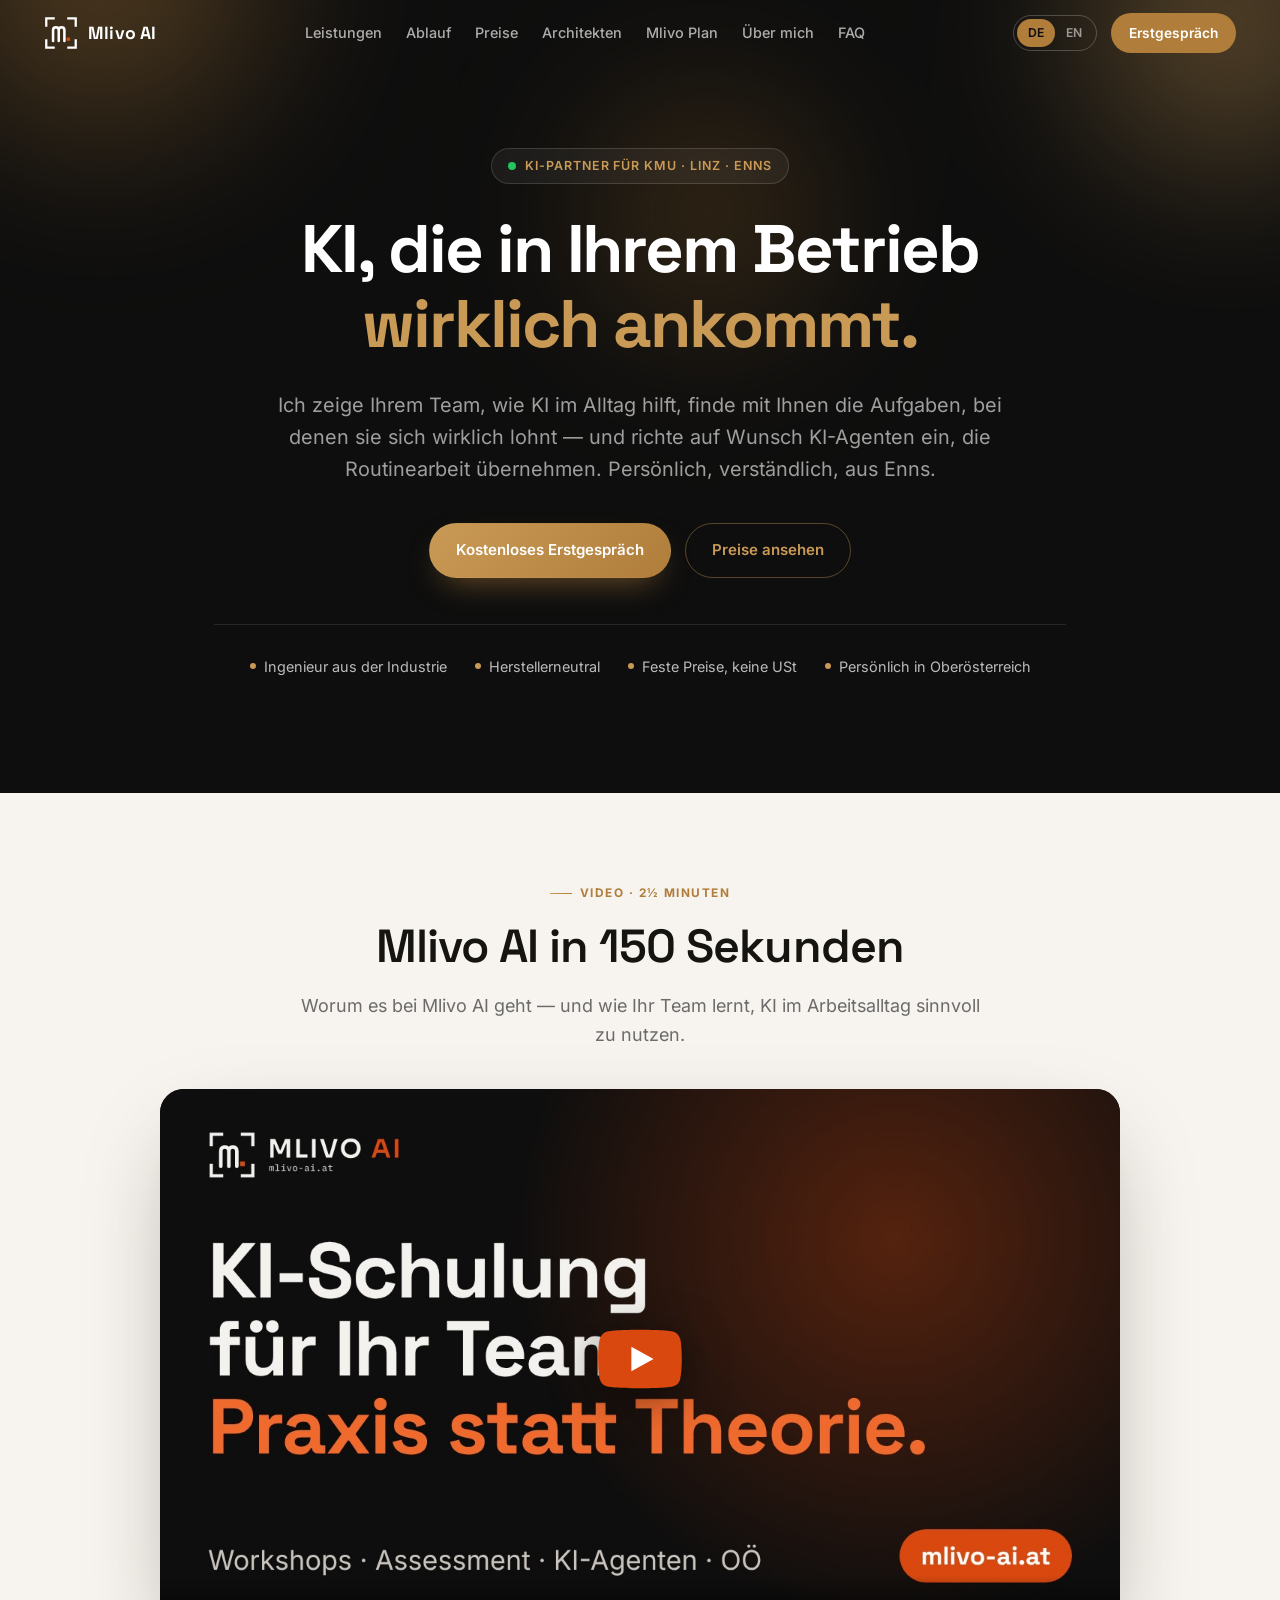
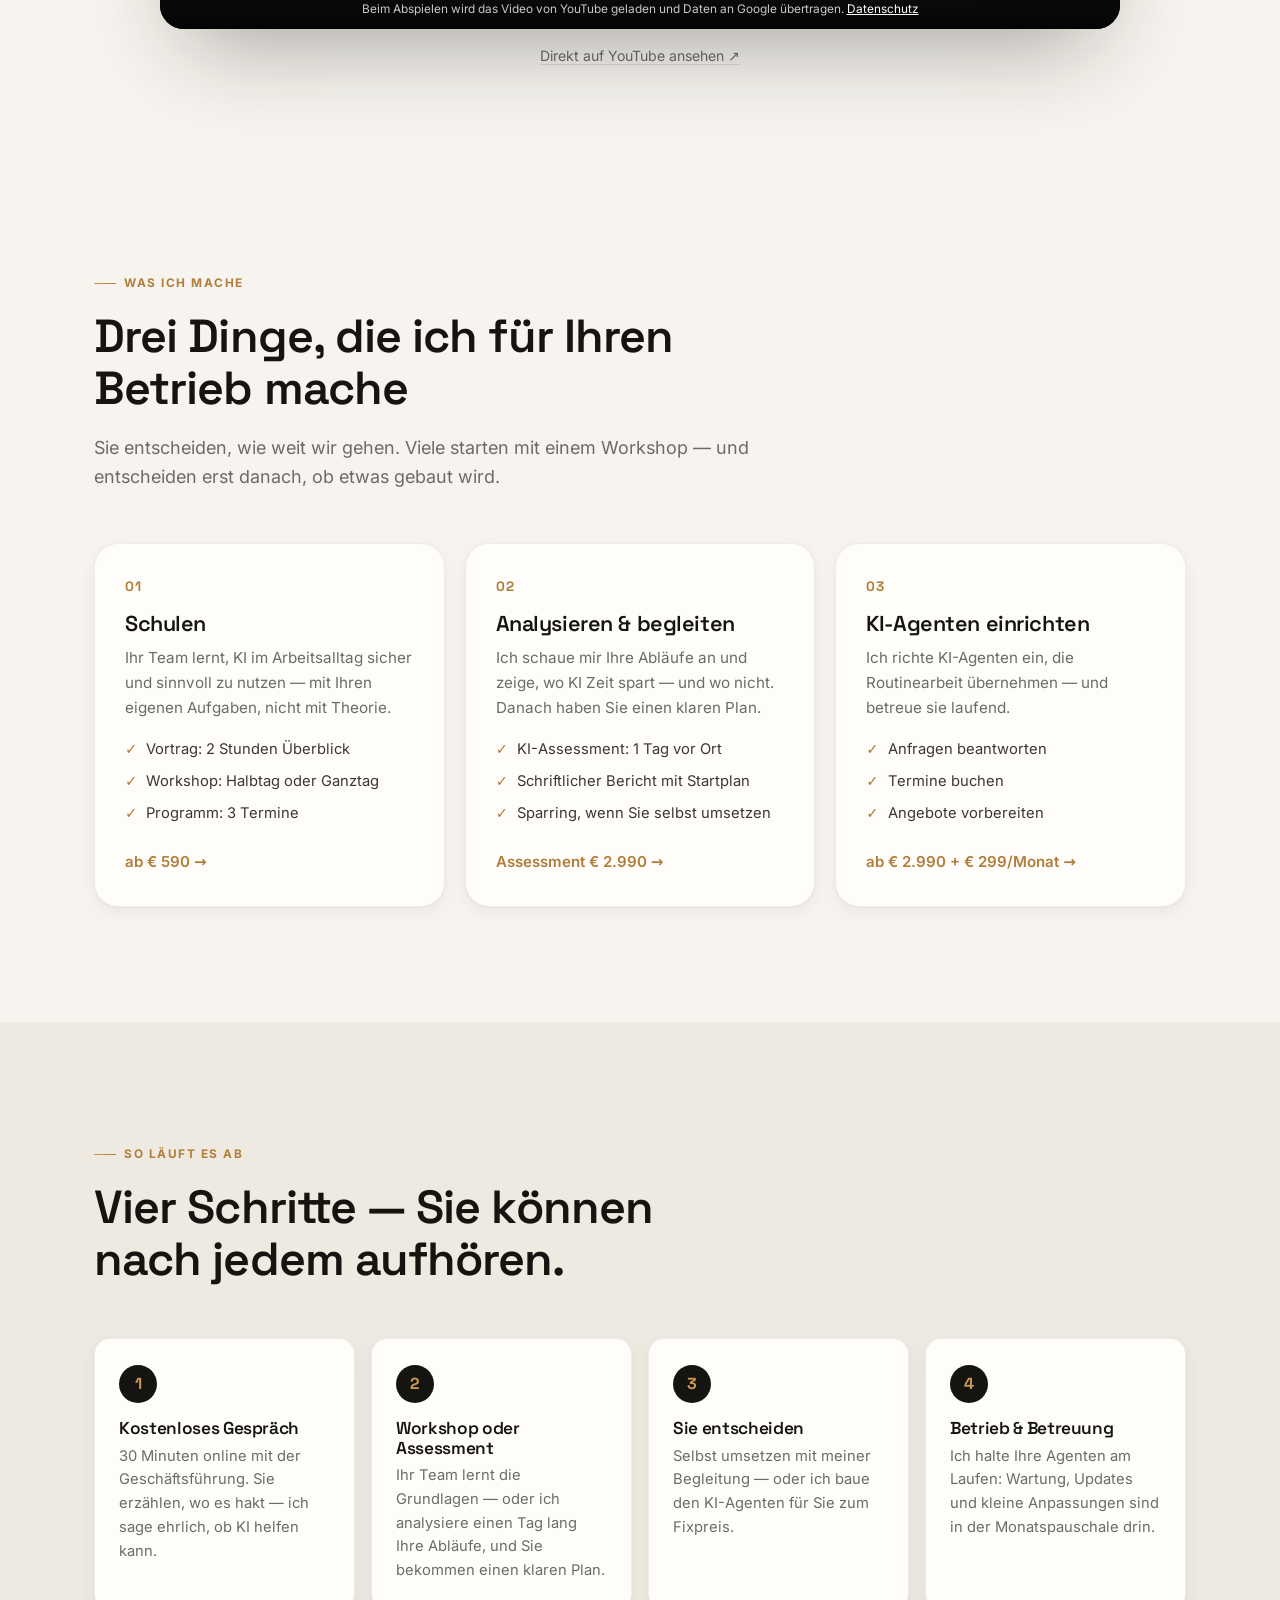
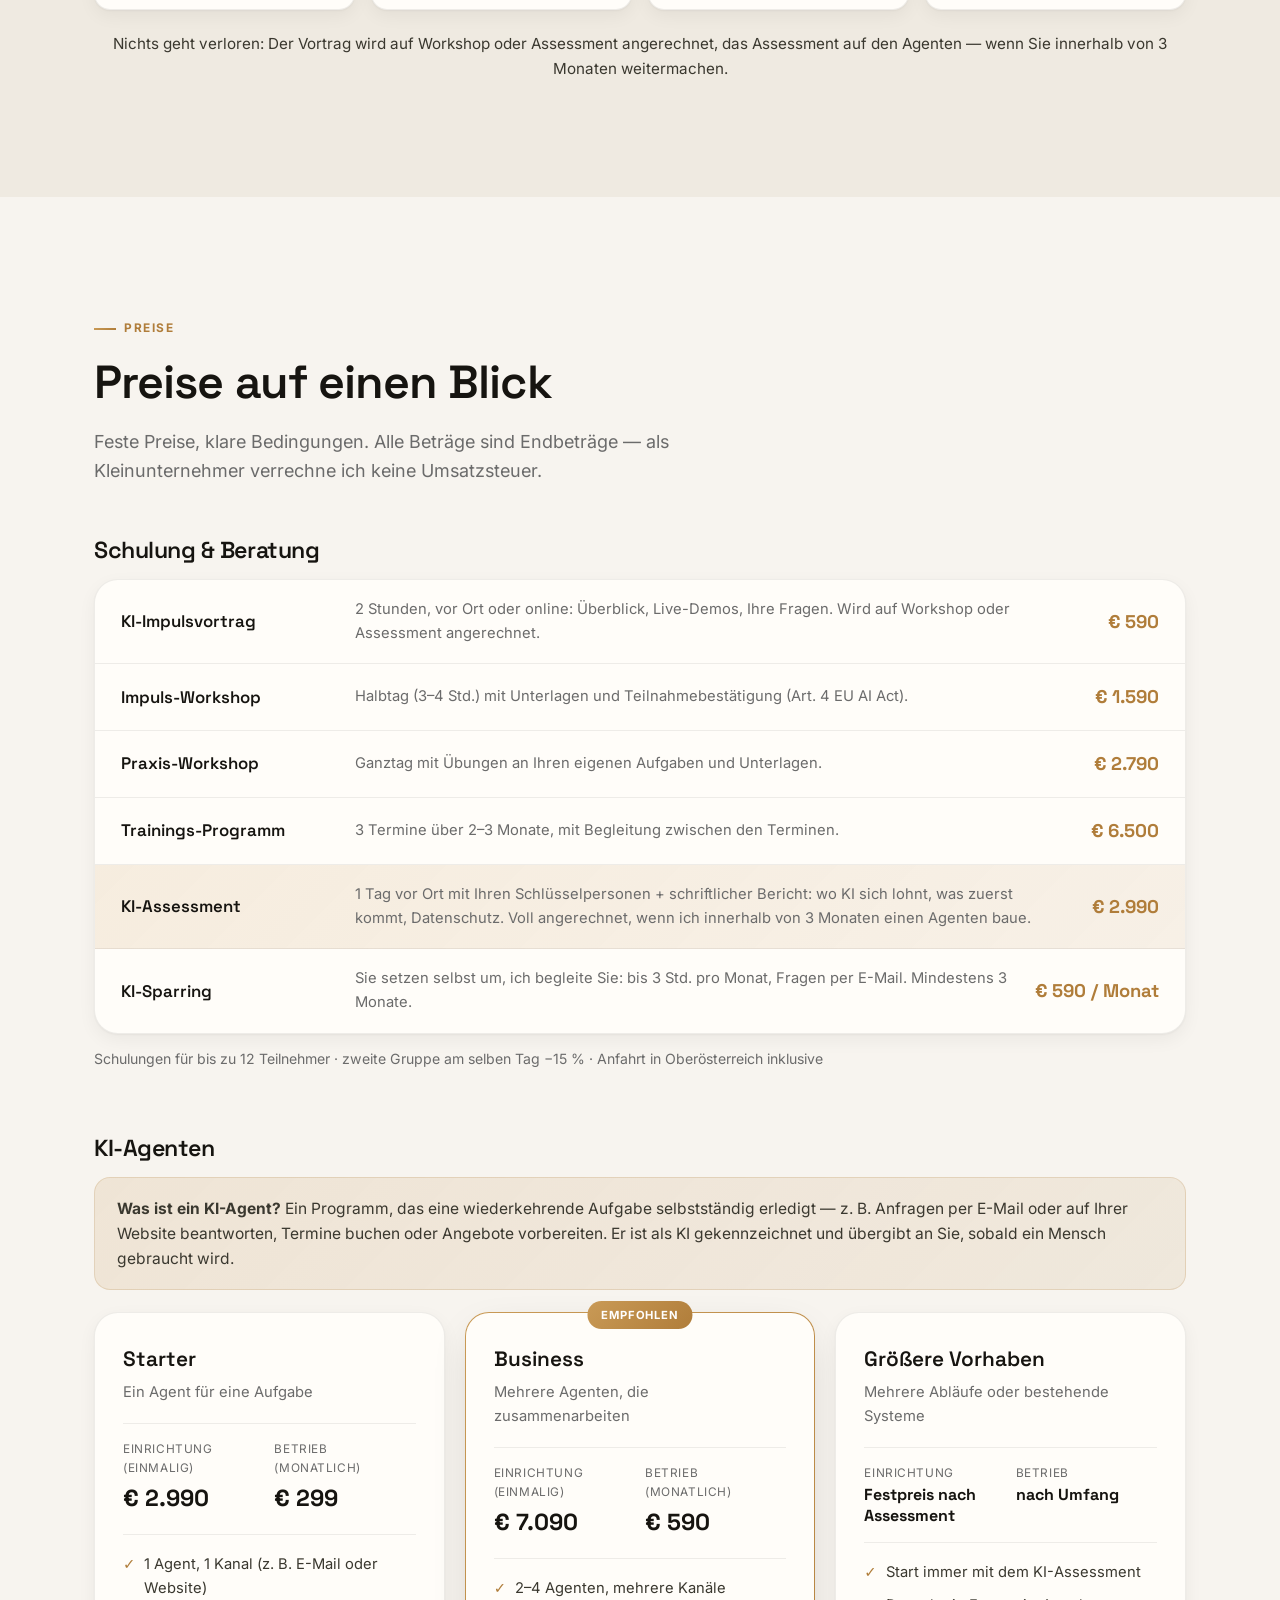
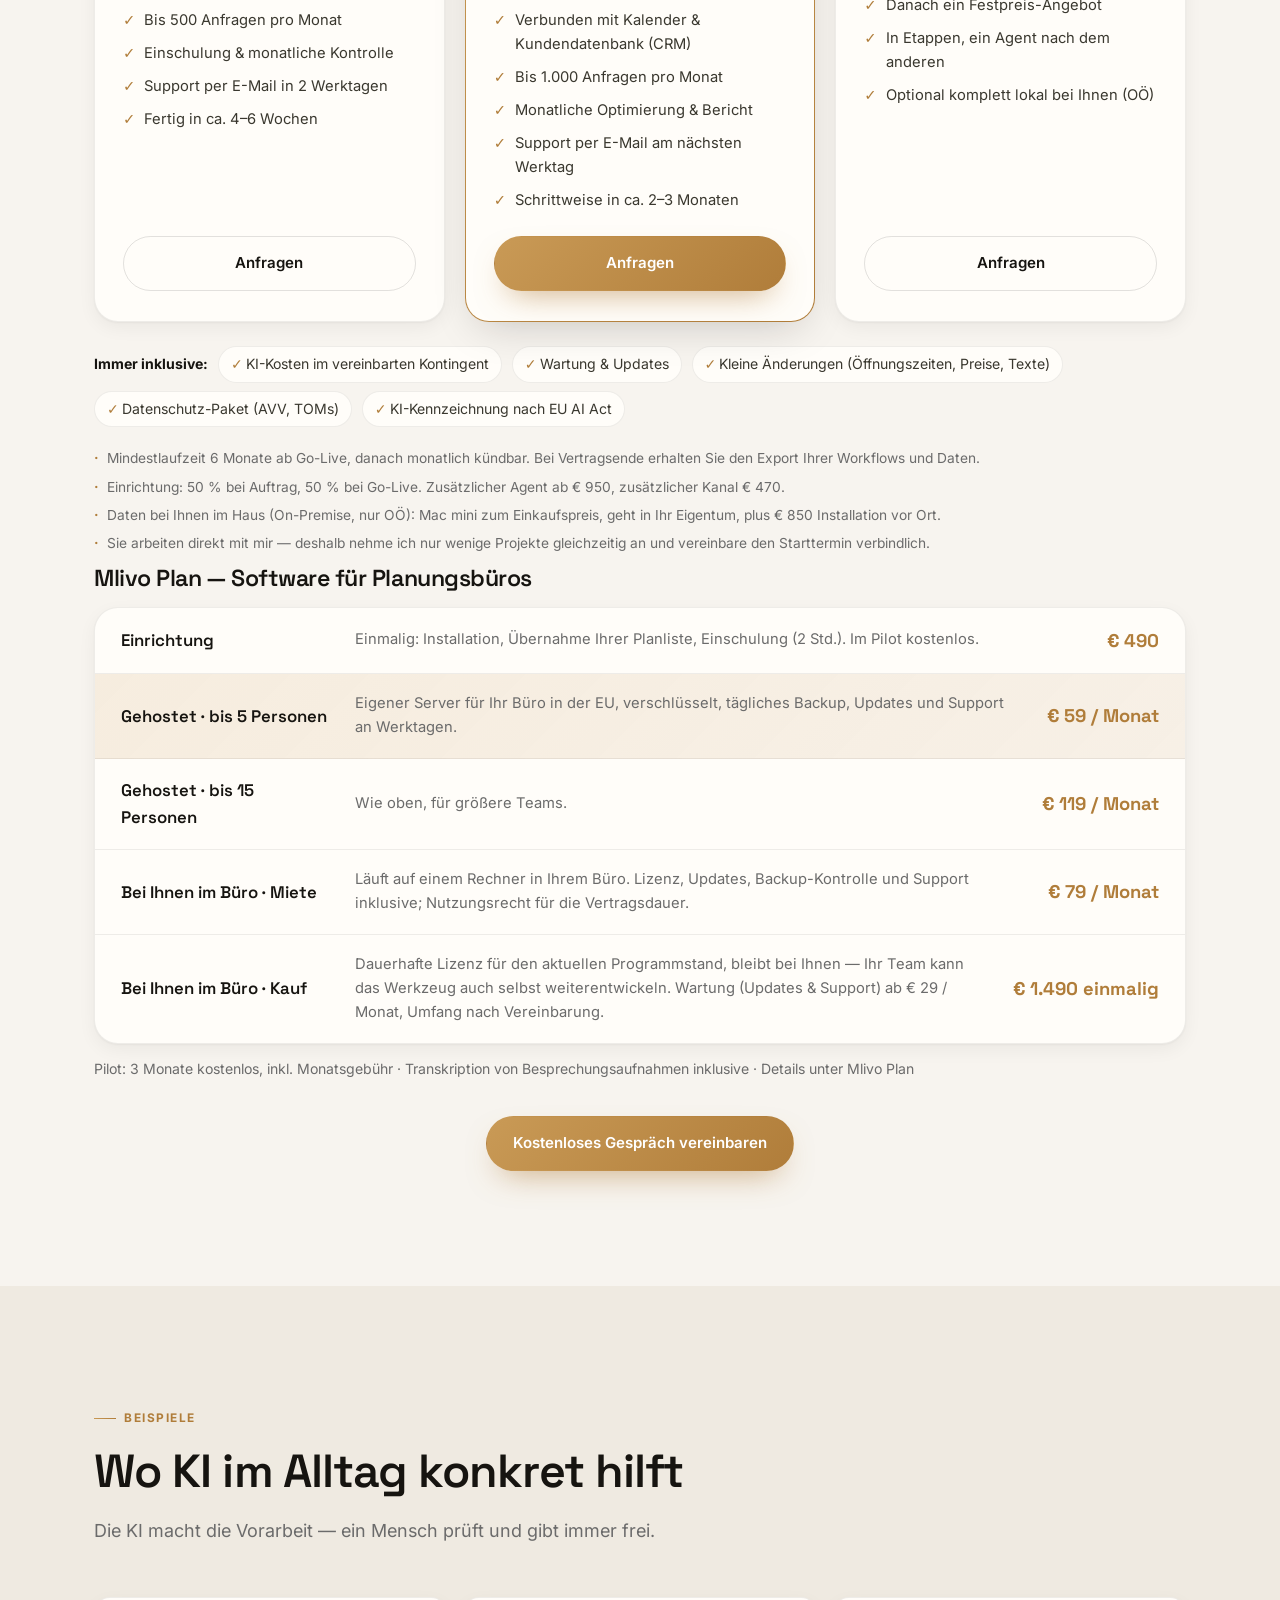
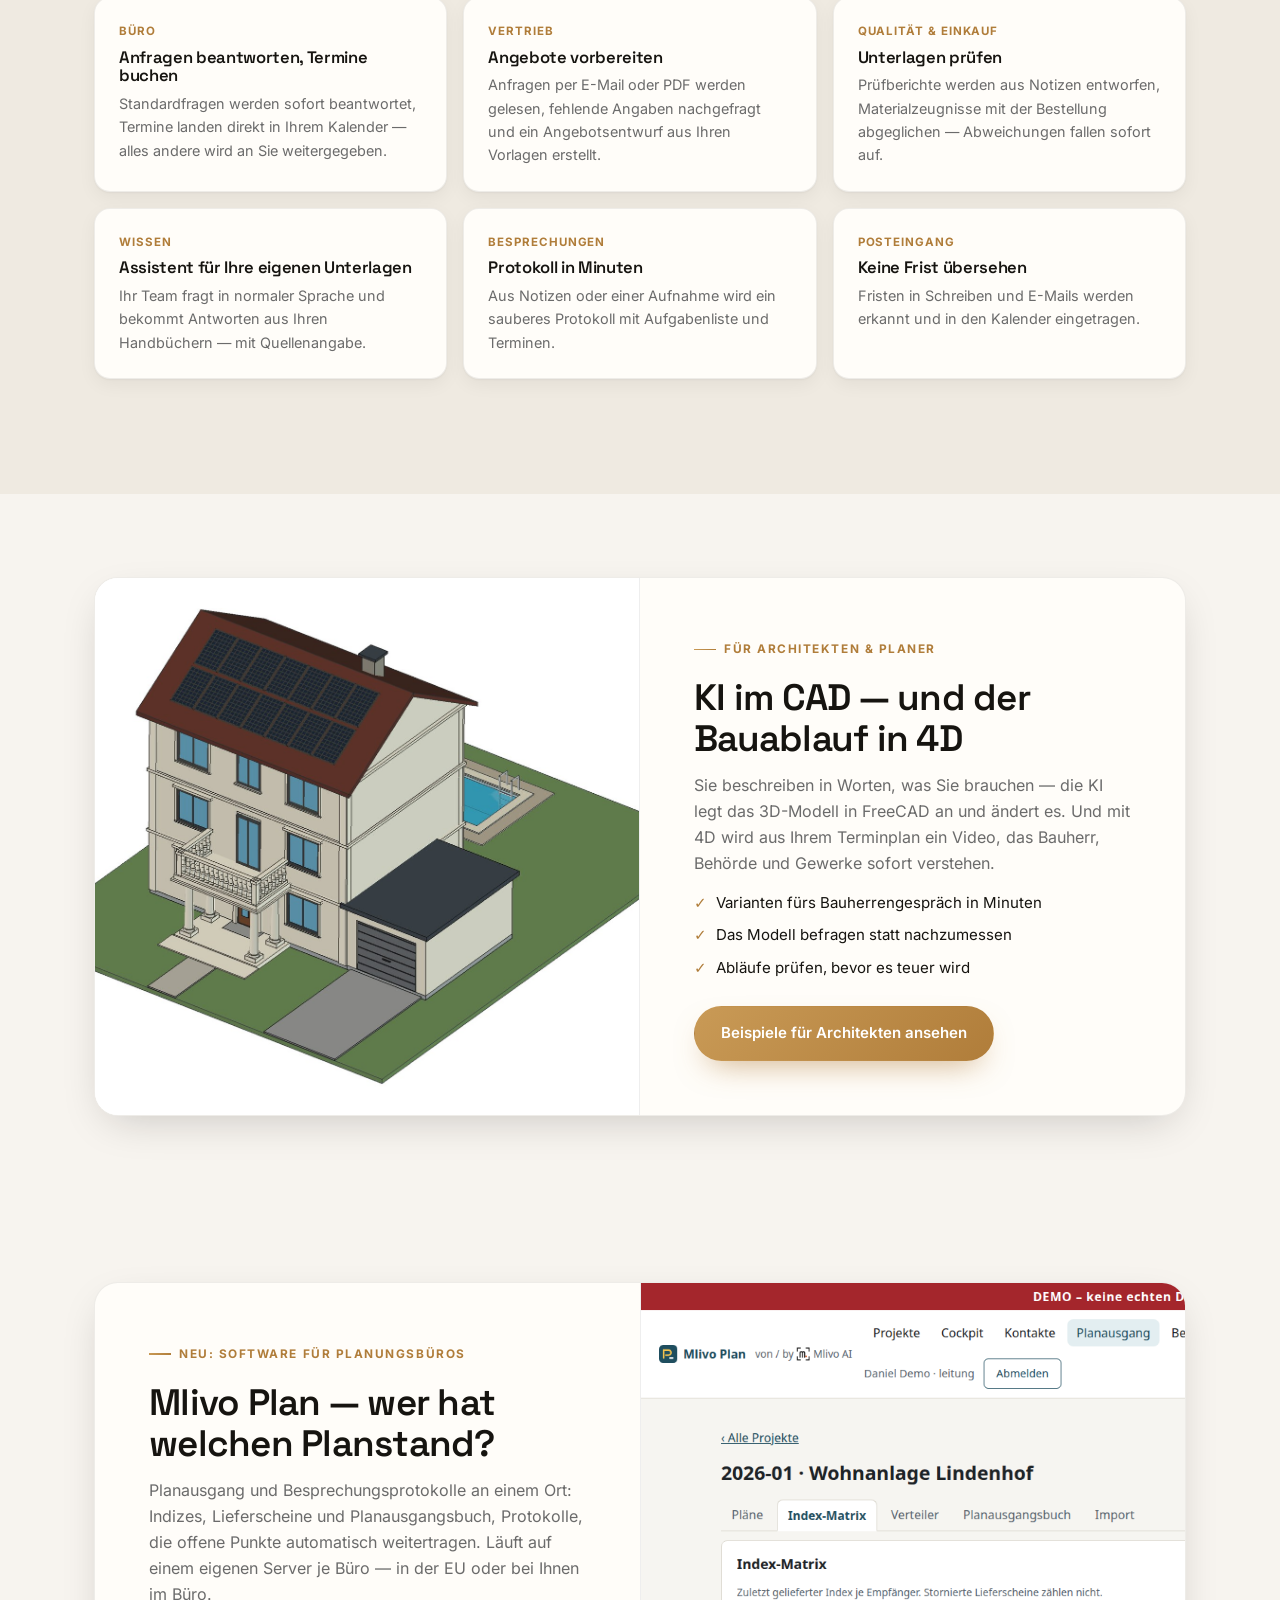
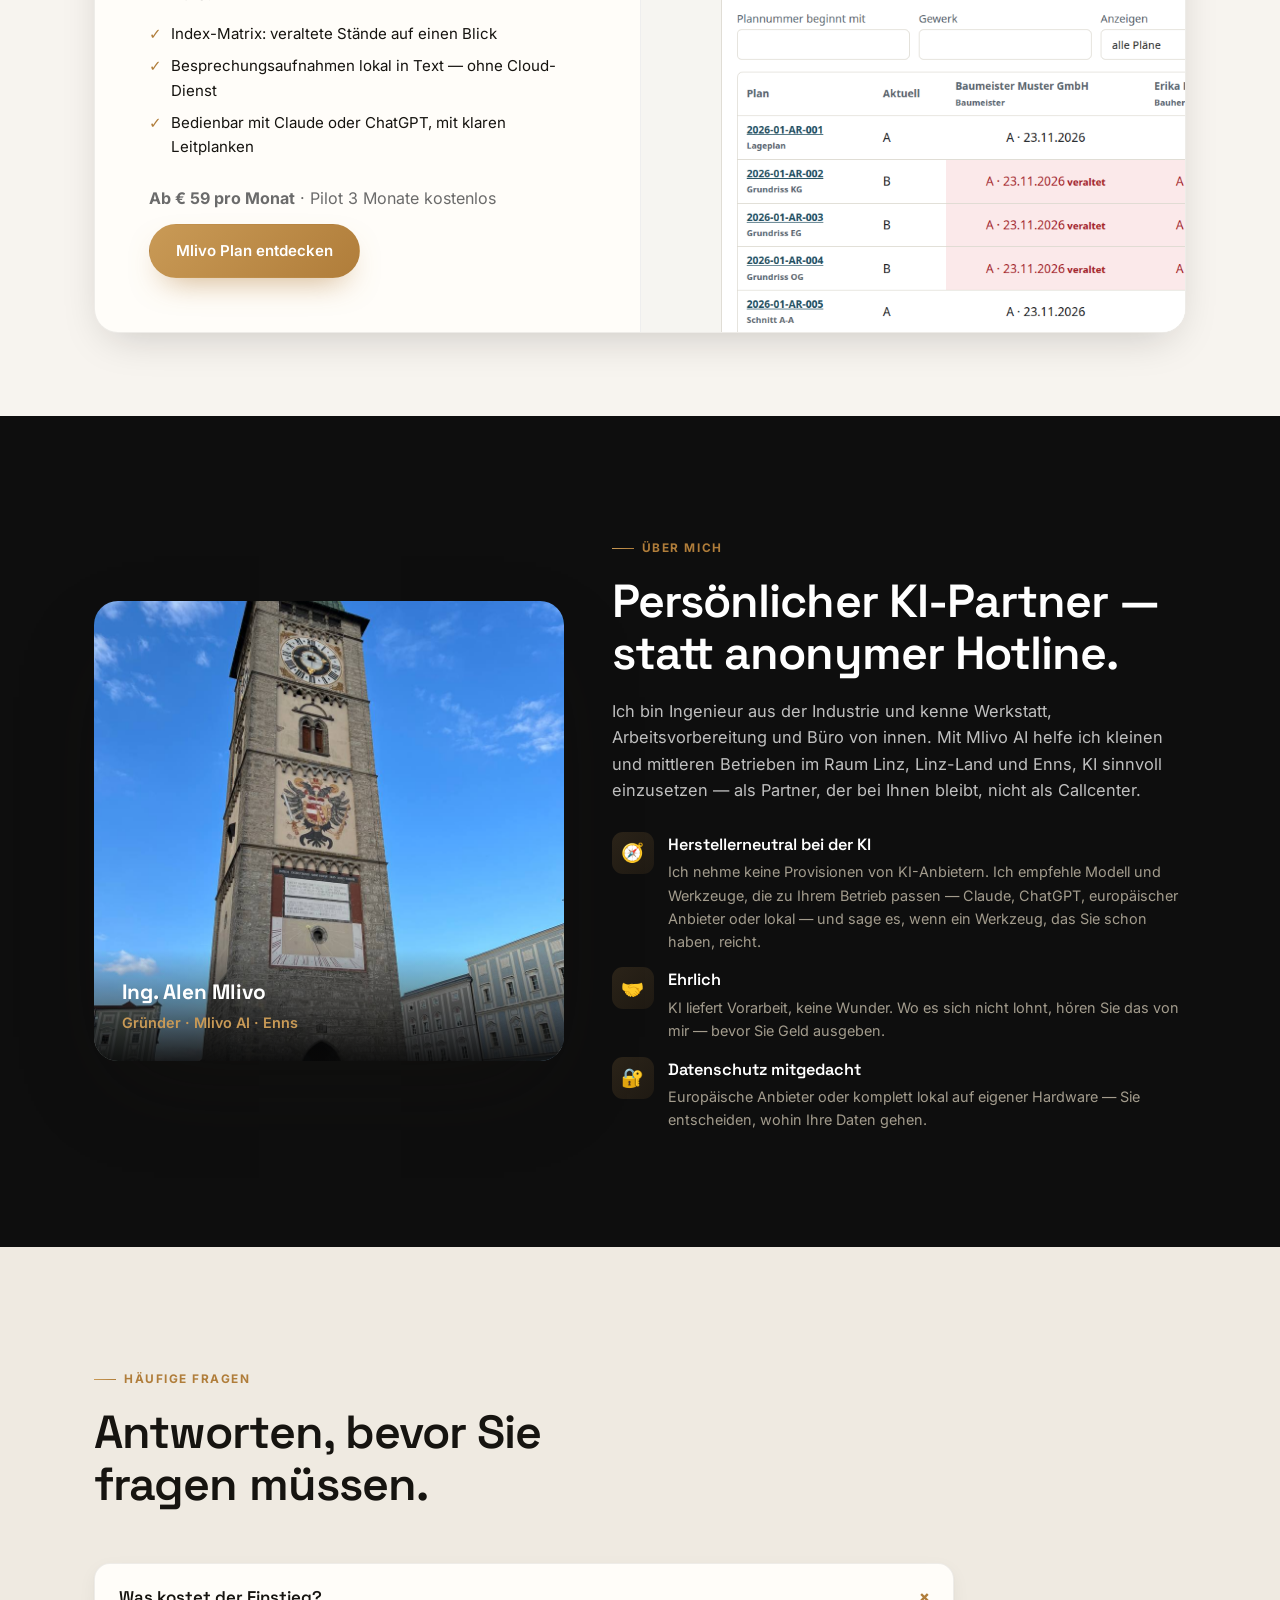
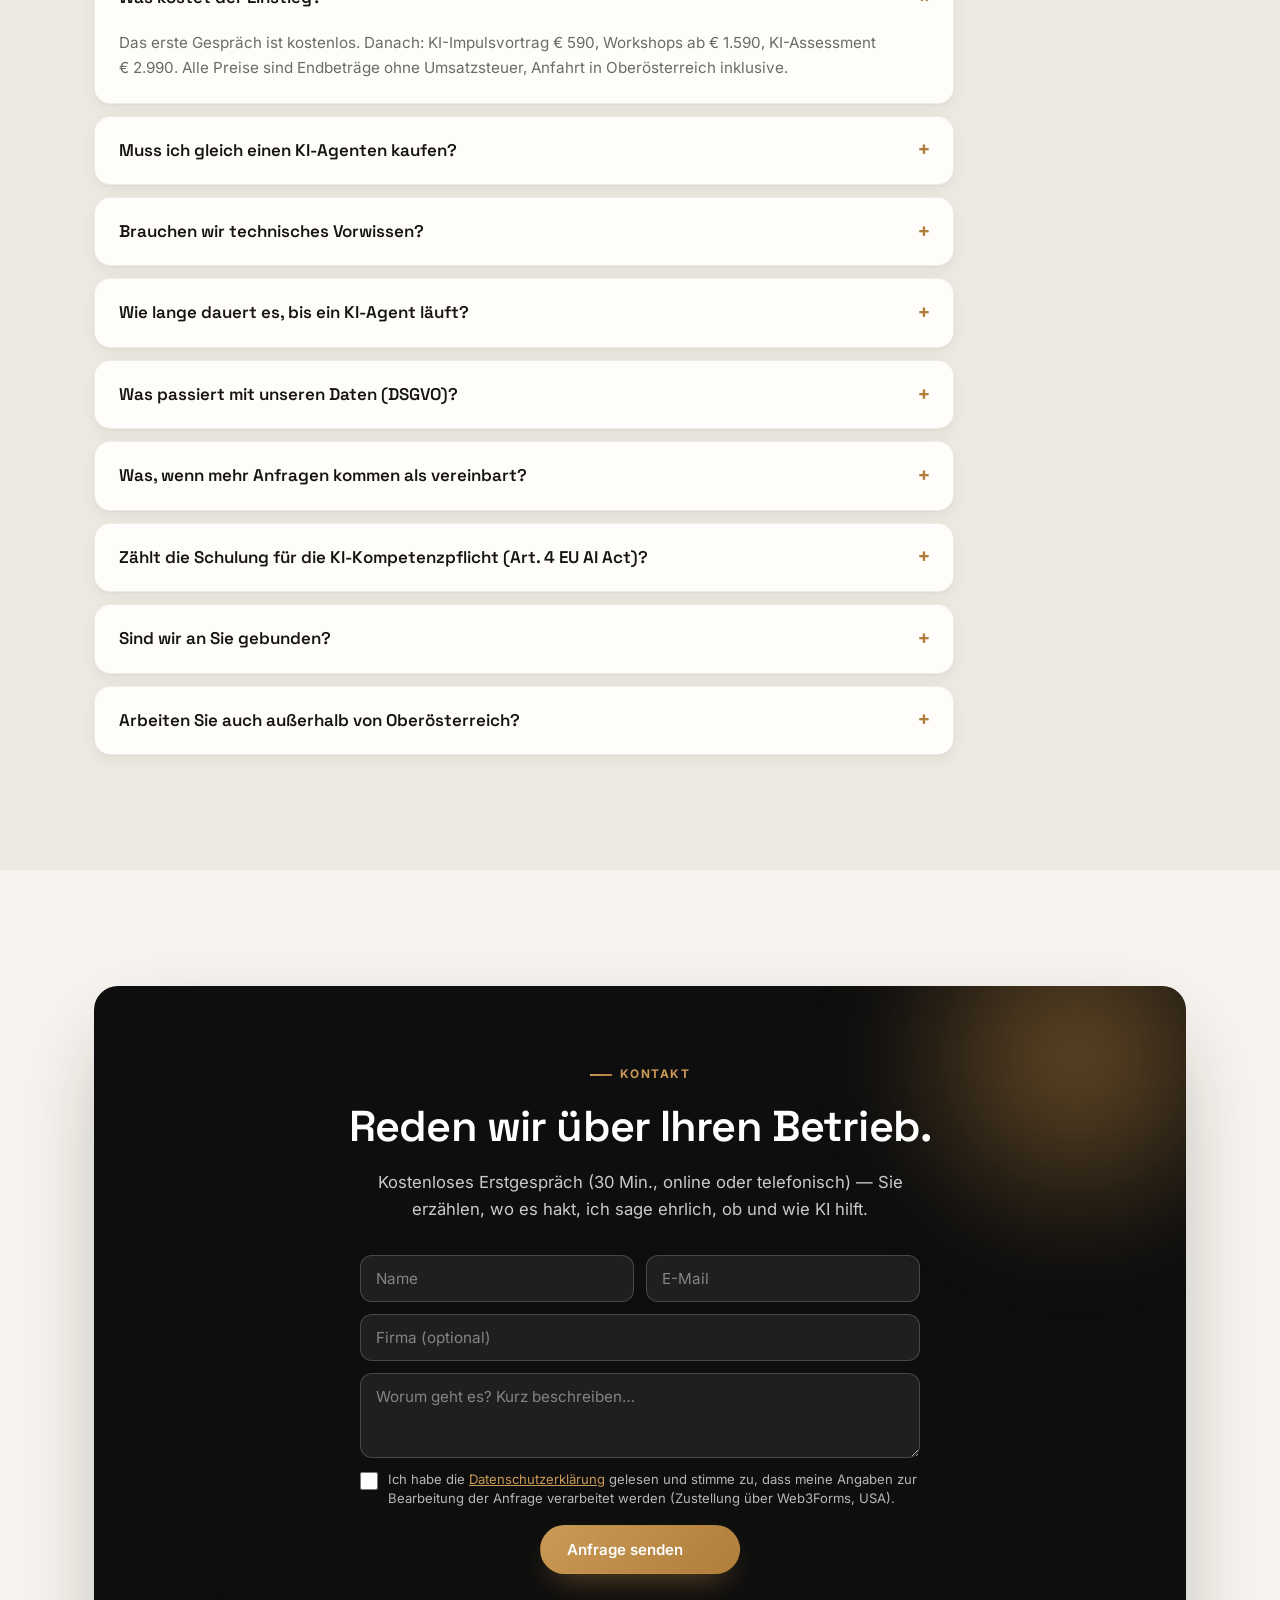
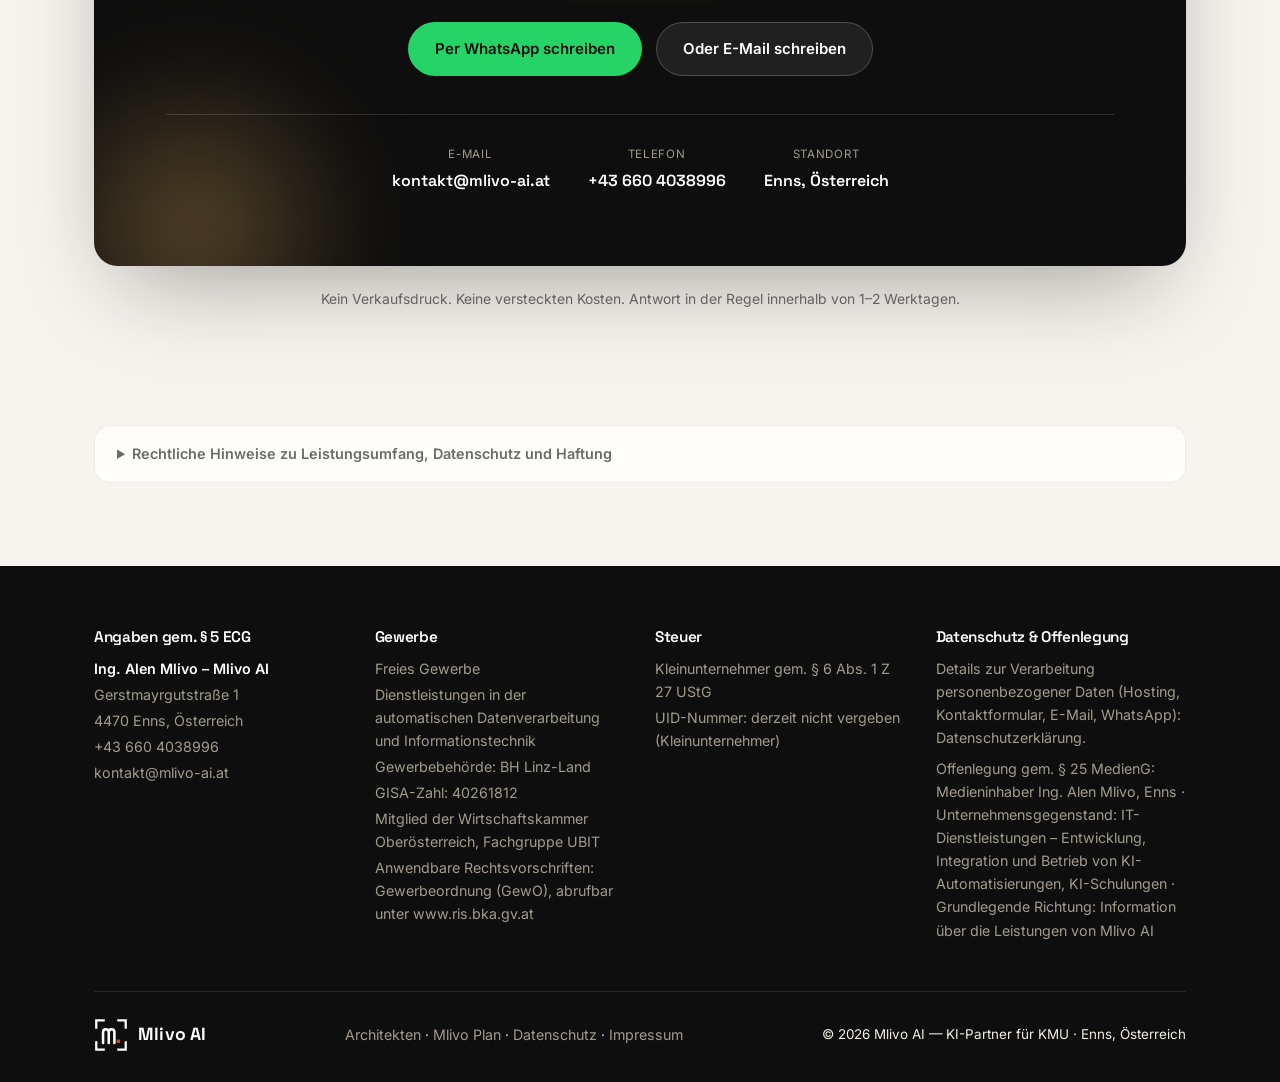
==== commit 86fb9f3d: "Pilot inkl. Monatsgebühr, Wartung bei Kauf nach Vereinbarung, Mehranfragen 9 € je 500 für Starter un" ====
--- a/index.html
+++ b/index.html
@@ -120,7 +120,7 @@
           "name": "Was, wenn mehr Anfragen kommen als vereinbart?",
           "acceptedAnswer": {
             "@type": "Answer",
-            "text": "Je weitere angefangene 1.000 Anfragen kosten €&nbsp;18. Bleibt das Volumen dauerhaft höher, passen wir die Pauschale gemeinsam an — vorab, nie überraschend."
+            "text": "Gilt für Starter und Business: je weitere angefangene 500 Anfragen €&nbsp;9. Bleibt das Volumen dauerhaft höher, passen wir die Pauschale gemeinsam an — vorab, nie überraschend."
           }
         },
         {
@@ -366,9 +366,9 @@
       <div class="pr hl"><div class="pn" data-en="Hosted · up to 5 people">Gehostet · bis 5 Personen</div><div class="pd" data-en="Own server for your office in the EU, encrypted, daily backup, updates and support on working days.">Eigener Server für Ihr Büro in der EU, verschlüsselt, tägliches Backup, Updates und Support an Werktagen.</div><div class="pp" data-en="€&nbsp;59 / month">€&nbsp;59 / Monat</div></div>
       <div class="pr"><div class="pn" data-en="Hosted · up to 15 people">Gehostet · bis 15 Personen</div><div class="pd" data-en="As above, for larger teams.">Wie oben, für größere Teams.</div><div class="pp" data-en="€&nbsp;119 / month">€&nbsp;119 / Monat</div></div>
       <div class="pr"><div class="pn" data-en="In your office · rent">Bei Ihnen im Büro · Miete</div><div class="pd" data-en="Runs on a computer in your office. Licence, updates, backup checks and support included; right of use for the duration of the contract.">Läuft auf einem Rechner in Ihrem Büro. Lizenz, Updates, Backup-Kontrolle und Support inklusive; Nutzungsrecht für die Vertragsdauer.</div><div class="pp" data-en="€&nbsp;79 / month">€&nbsp;79 / Monat</div></div>
-      <div class="pr"><div class="pn" data-en="In your office · purchase">Bei Ihnen im Büro · Kauf</div><div class="pd" data-en="Permanent licence for the current version, yours to keep. Optional maintenance (updates &amp; support): €&nbsp;29 / month.">Dauerhafte Lizenz für den aktuellen Programmstand, bleibt bei Ihnen. Wartung (Updates &amp; Support) optional: €&nbsp;29 / Monat.</div><div class="pp" data-en="€&nbsp;1,490 one-off">€&nbsp;1.490 einmalig</div></div>
-    </div>
-    <p class="p-note reveal" data-en-html="Pilot: 3 months free · transcription of meeting recordings included · details on &lt;a href=&quot;/en/plan/&quot;&gt;Mlivo Plan&lt;/a&gt;">Pilot: 3 Monate kostenlos · Transkription von Besprechungsaufnahmen inklusive · Details unter <a href="/plan/">Mlivo Plan</a></p>
+      <div class="pr"><div class="pn" data-en="In your office · purchase">Bei Ihnen im Büro · Kauf</div><div class="pd" data-en="Permanent licence for the current version, yours to keep — your team can also develop the tool further itself. Maintenance (updates &amp; support) from €&nbsp;29 / month, scope by agreement.">Dauerhafte Lizenz für den aktuellen Programmstand, bleibt bei Ihnen — Ihr Team kann das Werkzeug auch selbst weiterentwickeln. Wartung (Updates &amp; Support) ab €&nbsp;29 / Monat, Umfang nach Vereinbarung.</div><div class="pp" data-en="€&nbsp;1,490 one-off">€&nbsp;1.490 einmalig</div></div>
+    </div>
+    <p class="p-note reveal" data-en-html="Pilot: 3 months free, incl. monthly fee · transcription of meeting recordings included · details on &lt;a href=&quot;/en/plan/&quot;&gt;Mlivo Plan&lt;/a&gt;">Pilot: 3 Monate kostenlos, inkl. Monatsgebühr · Transkription von Besprechungsaufnahmen inklusive · Details unter <a href="/plan/">Mlivo Plan</a></p>
 
     <div class="center-cta reveal"><a href="#contact" class="btn btn-primary" data-en="Book the free conversation">Kostenloses Gespräch vereinbaren</a></div>
   </div>
@@ -469,7 +469,7 @@
       <details><summary data-en="Do we need technical knowledge?">Brauchen wir technisches Vorwissen?</summary><p data-en="No. For AI agents I handle setup and operation; you get a short introduction. If you'd rather implement yourself, I guide you with AI sparring.">Nein. Bei KI-Agenten übernehme ich Einrichtung und Betrieb, Sie bekommen eine kurze Einschulung. Wenn Sie lieber selbst umsetzen, begleite ich Sie mit dem KI-Sparring.</p></details>
       <details><summary data-en="How long until an AI agent is running?">Wie lange dauert es, bis ein KI-Agent läuft?</summary><p data-en="Starter: approx. 4–6 weeks. Business: step by step in approx. 2–3 months. The start date is agreed bindingly in advance.">Starter: ca. 4–6 Wochen. Business: schrittweise in ca. 2–3 Monaten. Den Starttermin vereinbaren wir vorab verbindlich.</p></details>
       <details><summary data-en="What happens to our data (GDPR)?">Was passiert mit unseren Daten (DSGVO)?</summary><p data-en="The automation runs in the EU by default. You choose the AI model: OpenAI with EU data residency where available, a European provider, or fully local on your own hardware. A data-processing agreement and TOMs are included.">Die Automatisierung läuft standardmäßig in der EU. Das KI-Modell wählen Sie: OpenAI mit EU-Datenresidenz, soweit verfügbar, ein europäischer Anbieter oder komplett lokal auf eigener Hardware. Auftragsverarbeitungsvertrag und TOMs sind inklusive.</p></details>
-      <details><summary data-en="What if we get more inquiries than included?">Was, wenn mehr Anfragen kommen als vereinbart?</summary><p data-en="Each additional 1,000 inquiries started cost €&nbsp;18. If your volume stays higher, we adjust the monthly fee together — in advance, never by surprise.">Je weitere angefangene 1.000 Anfragen kosten €&nbsp;18. Bleibt das Volumen dauerhaft höher, passen wir die Pauschale gemeinsam an — vorab, nie überraschend.</p></details>
+      <details><summary data-en="What if we get more inquiries than included?">Was, wenn mehr Anfragen kommen als vereinbart?</summary><p data-en="Applies to Starter and Business: each additional 500 inquiries started cost €&nbsp;9. If your volume stays higher, we adjust the monthly fee together — in advance, never by surprise.">Gilt für Starter und Business: je weitere angefangene 500 Anfragen €&nbsp;9. Bleibt das Volumen dauerhaft höher, passen wir die Pauschale gemeinsam an — vorab, nie überraschend.</p></details>
       <details><summary data-en="Does the training count towards the AI-literacy duty (Art. 4 EU AI Act)?">Zählt die Schulung für die KI-Kompetenzpflicht (Art. 4 EU AI Act)?</summary><p data-en="Every workshop includes handouts and a certificate of participation, which you can use to document the AI-literacy measure for your team.">Jeder Workshop enthält Unterlagen und eine Teilnahmebestätigung, mit der Sie die Maßnahme zur KI-Kompetenz Ihres Teams dokumentieren können.</p></details>
       <details><summary data-en="Are we tied to you?">Sind wir an Sie gebunden?</summary><p data-en="AI agents: minimum term 6 months from go-live, then cancellable monthly. AI sparring: minimum 3 months. When you leave, you receive an export of your workflows and data.">KI-Agenten: Mindestlaufzeit 6 Monate ab Go-Live, danach monatlich kündbar. KI-Sparring: mindestens 3 Monate. Bei Vertragsende erhalten Sie den Export Ihrer Workflows und Daten.</p></details>
       <details><summary data-en="Do you also work outside Upper Austria?">Arbeiten Sie auch außerhalb von Oberösterreich?</summary><p data-en="Workshops, sparring and AI agents also work online. On site I'm mainly in the Linz, Linz-Land and Enns region; outside Upper Austria travel is charged at cost. On-premise only in Upper Austria.">Workshops, Sparring und KI-Agenten funktionieren auch online. Vor Ort bin ich vor allem im Raum Linz, Linz-Land und Enns; außerhalb Oberösterreichs wird die Anfahrt nach Aufwand verrechnet. On-Premise nur in Oberösterreich.</p></details>
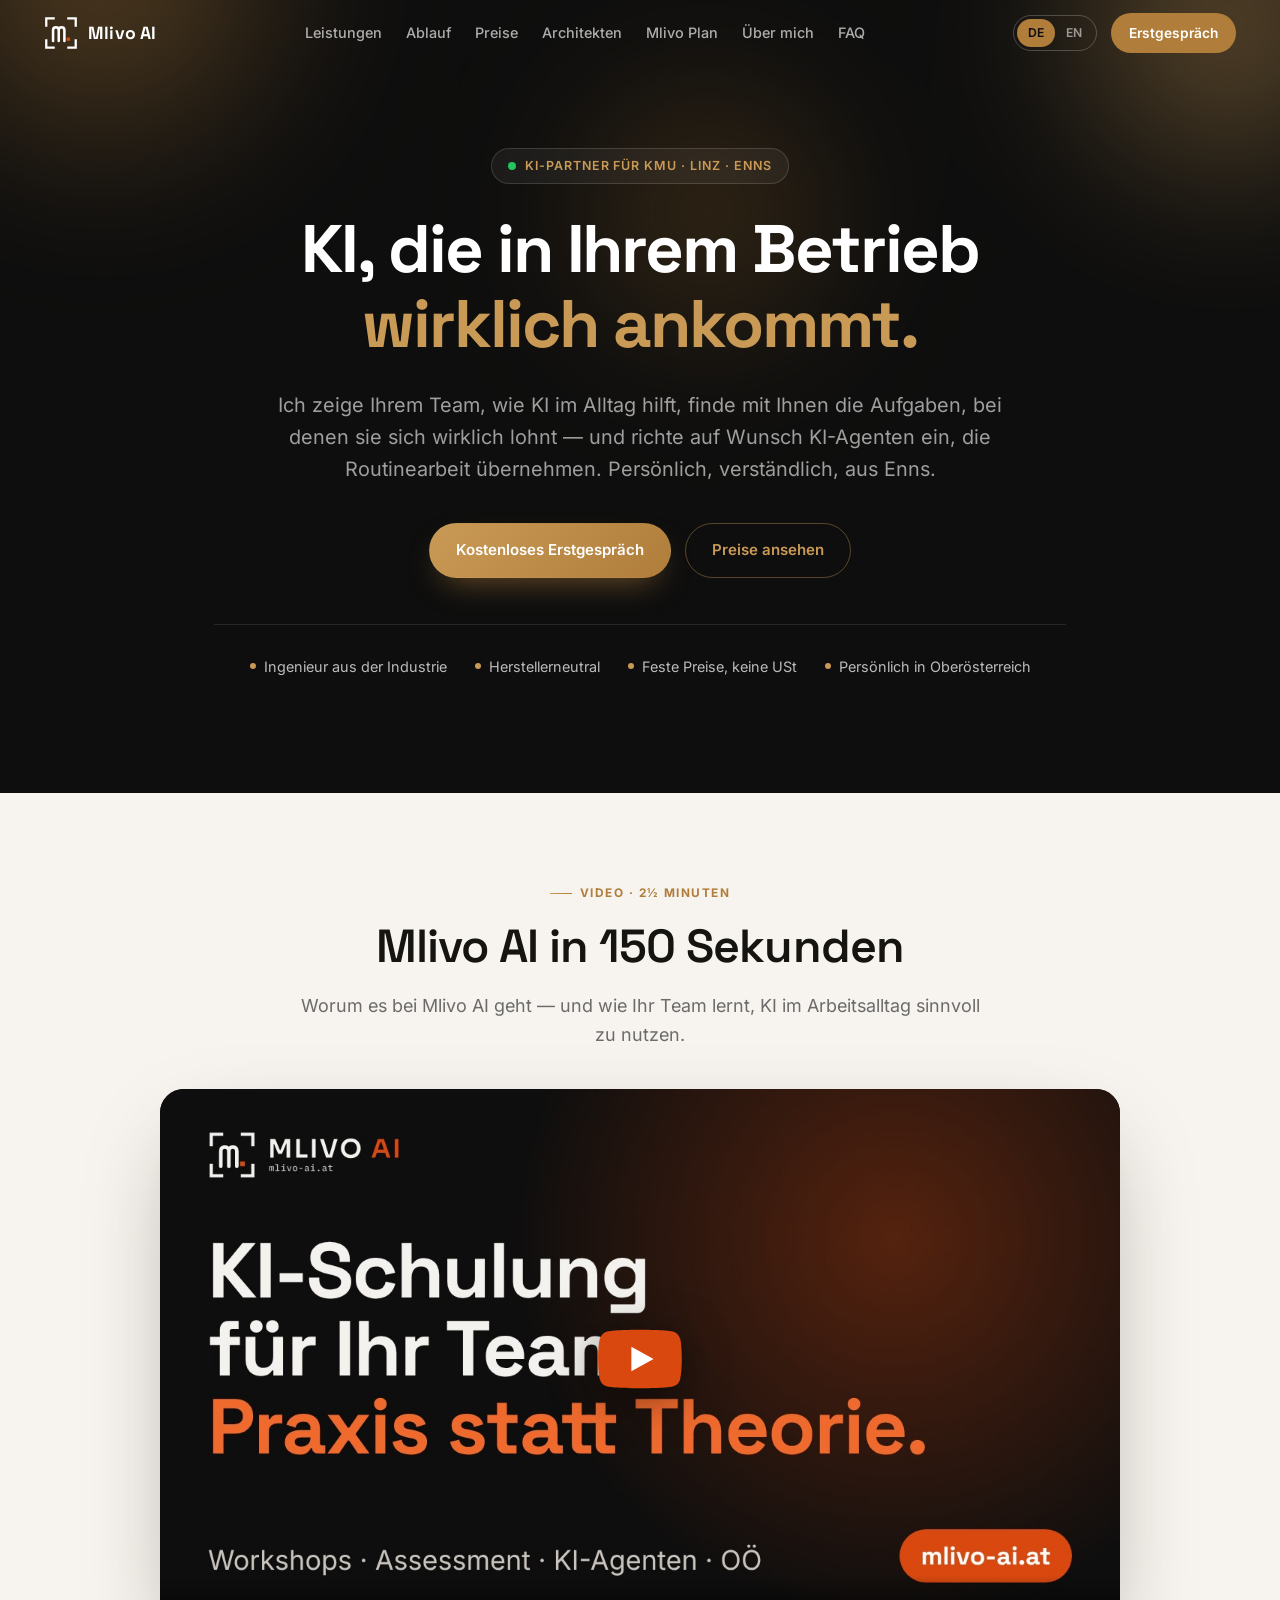
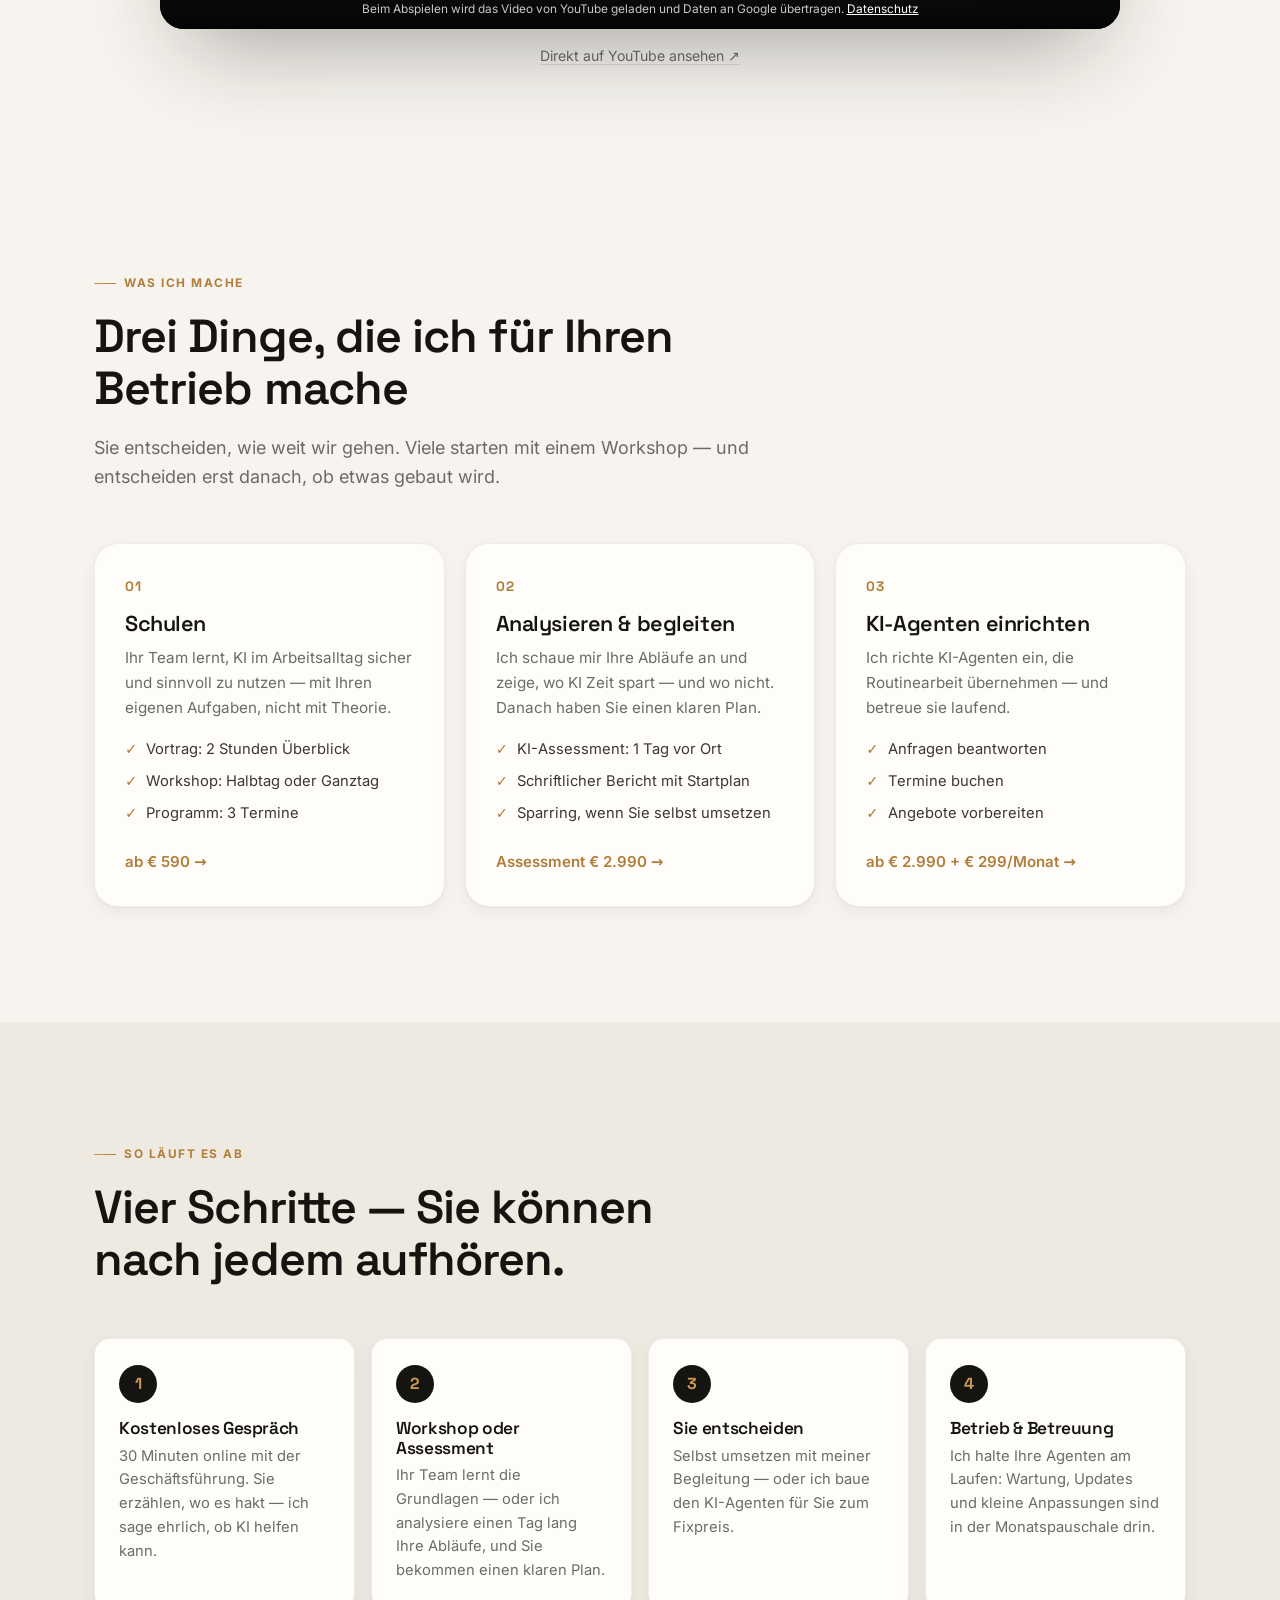
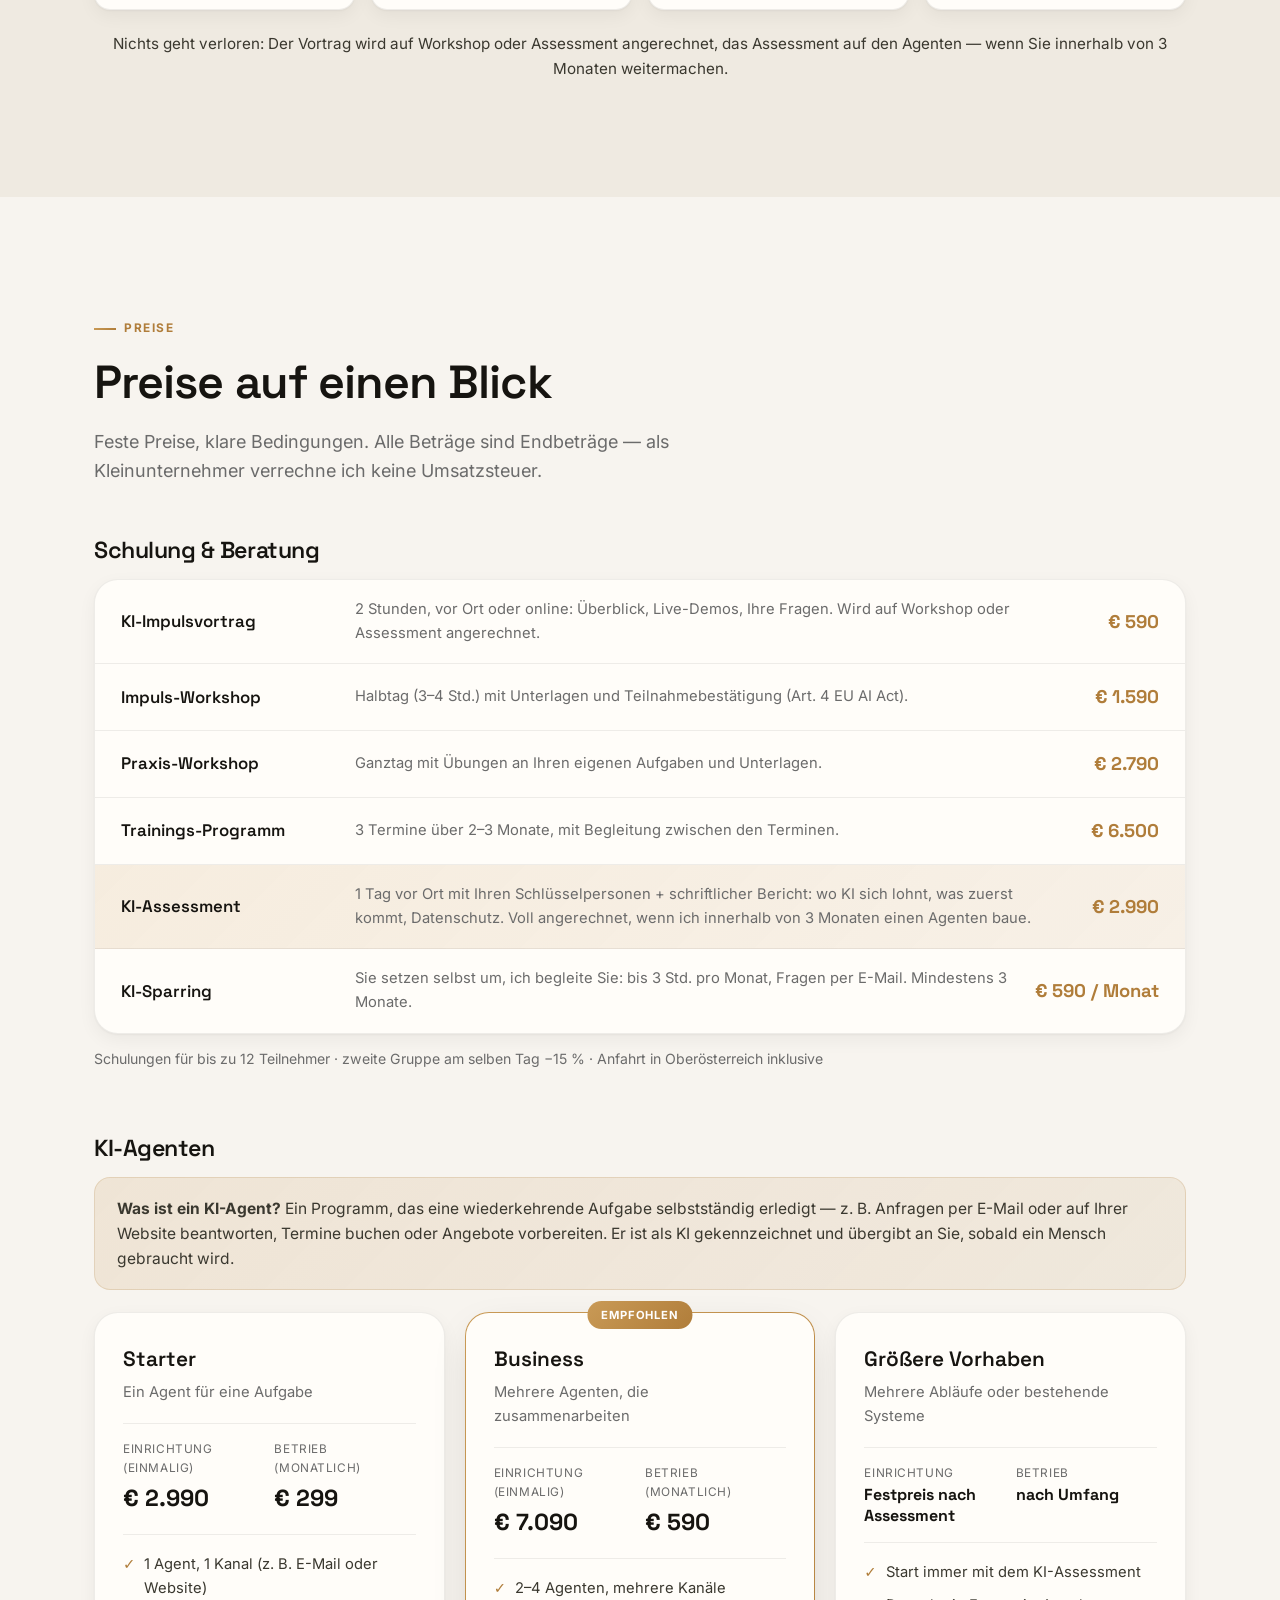
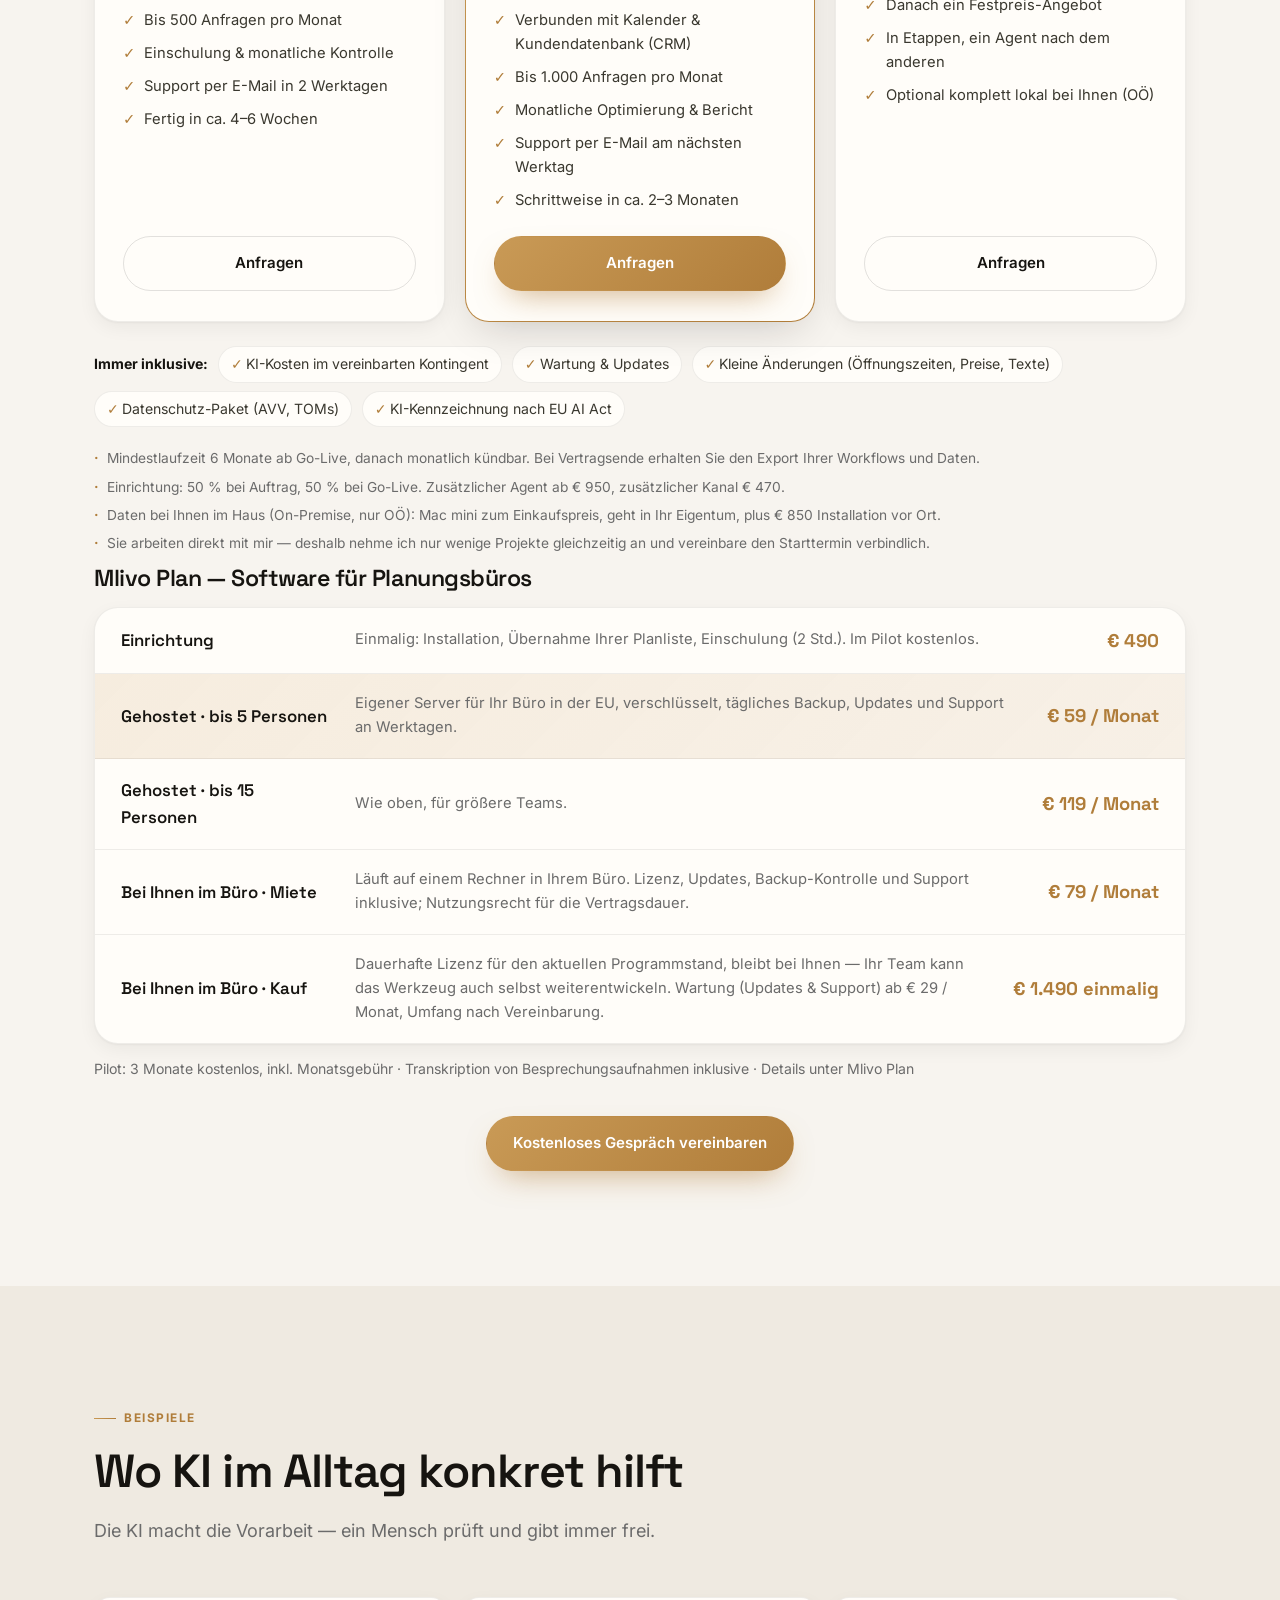
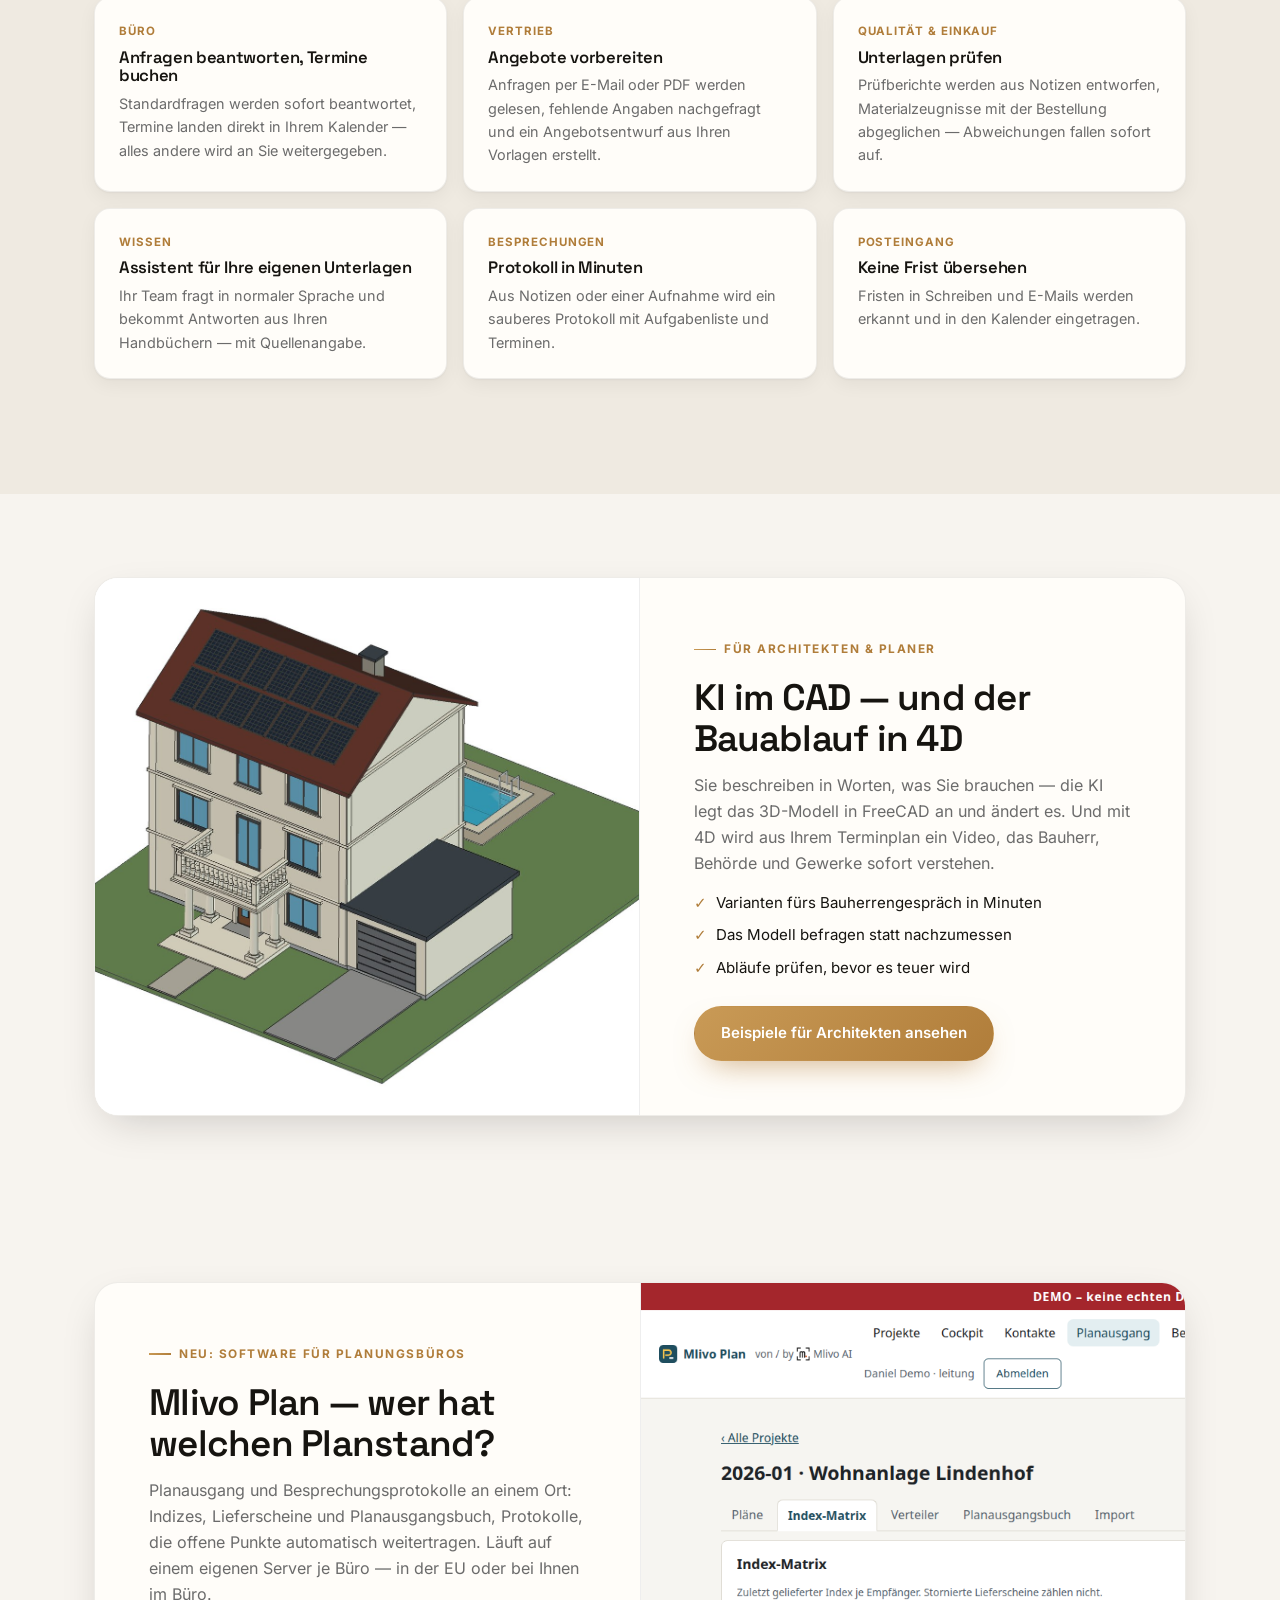
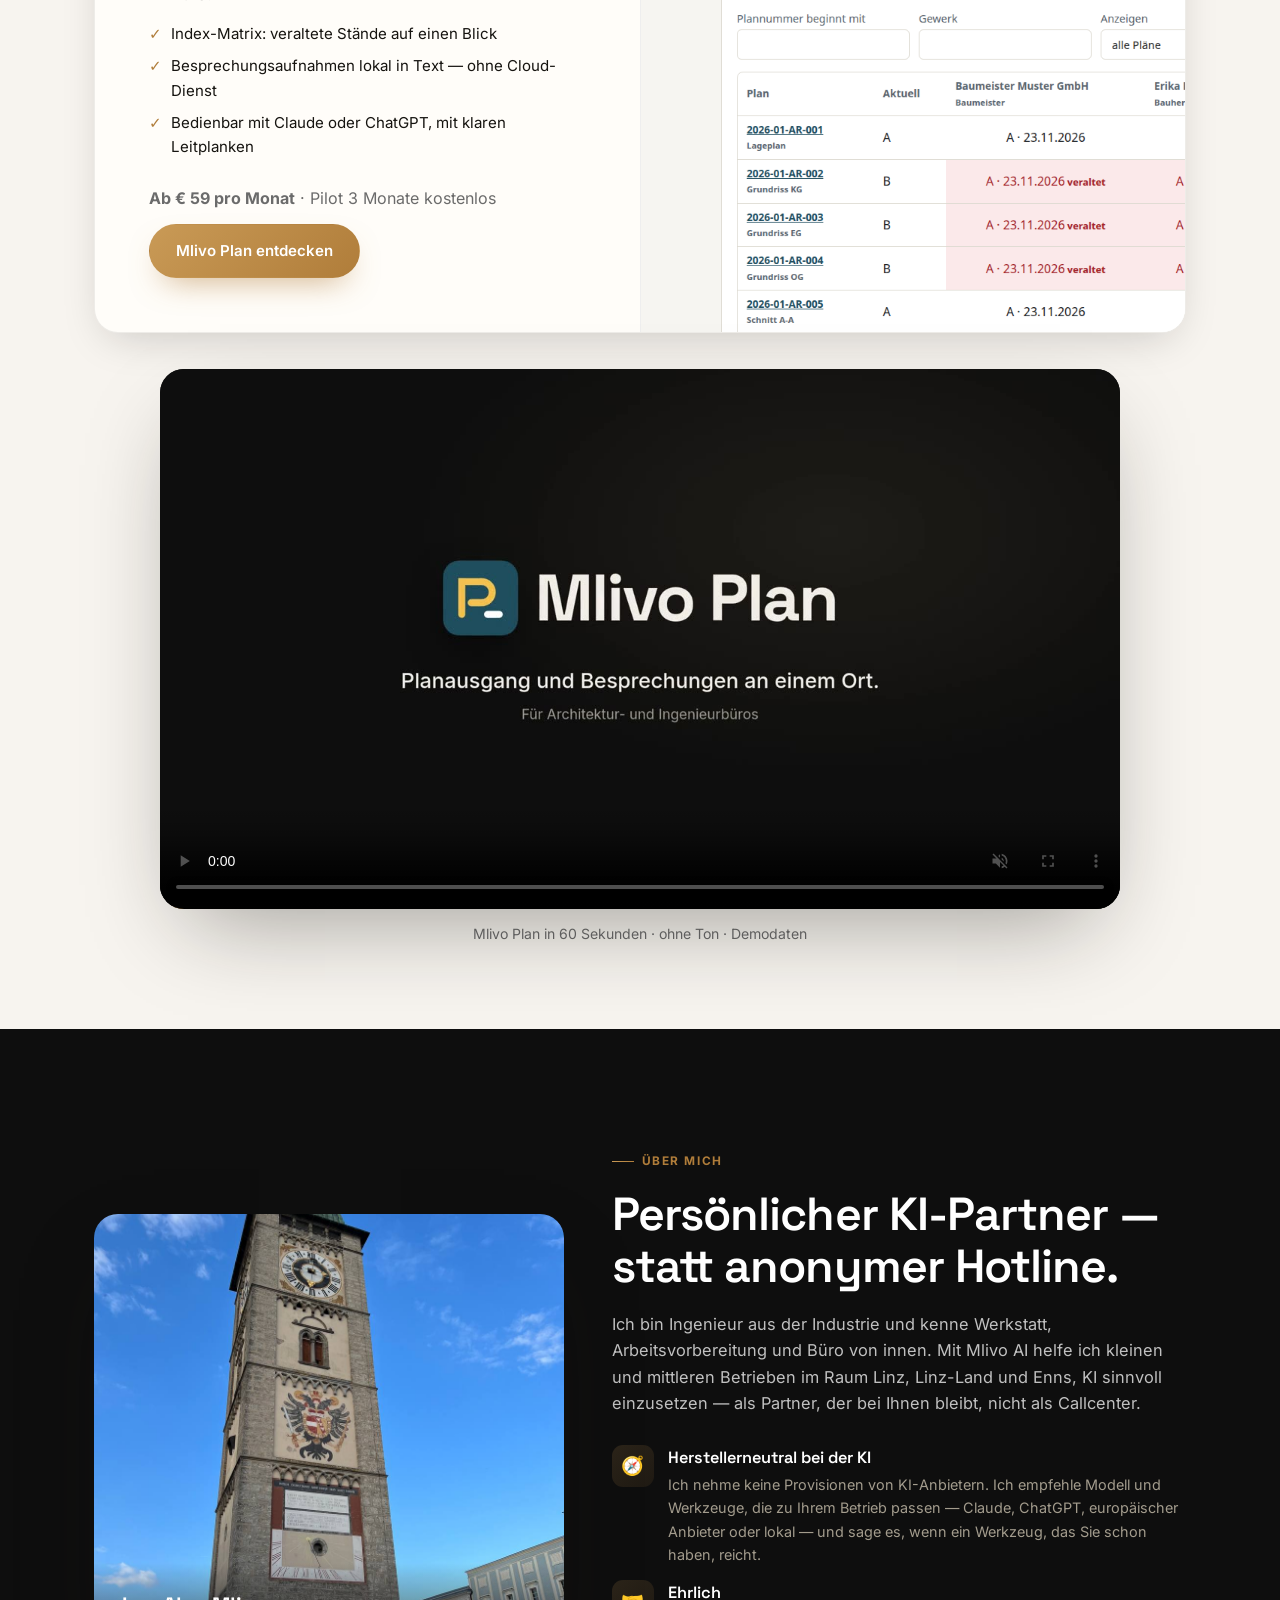
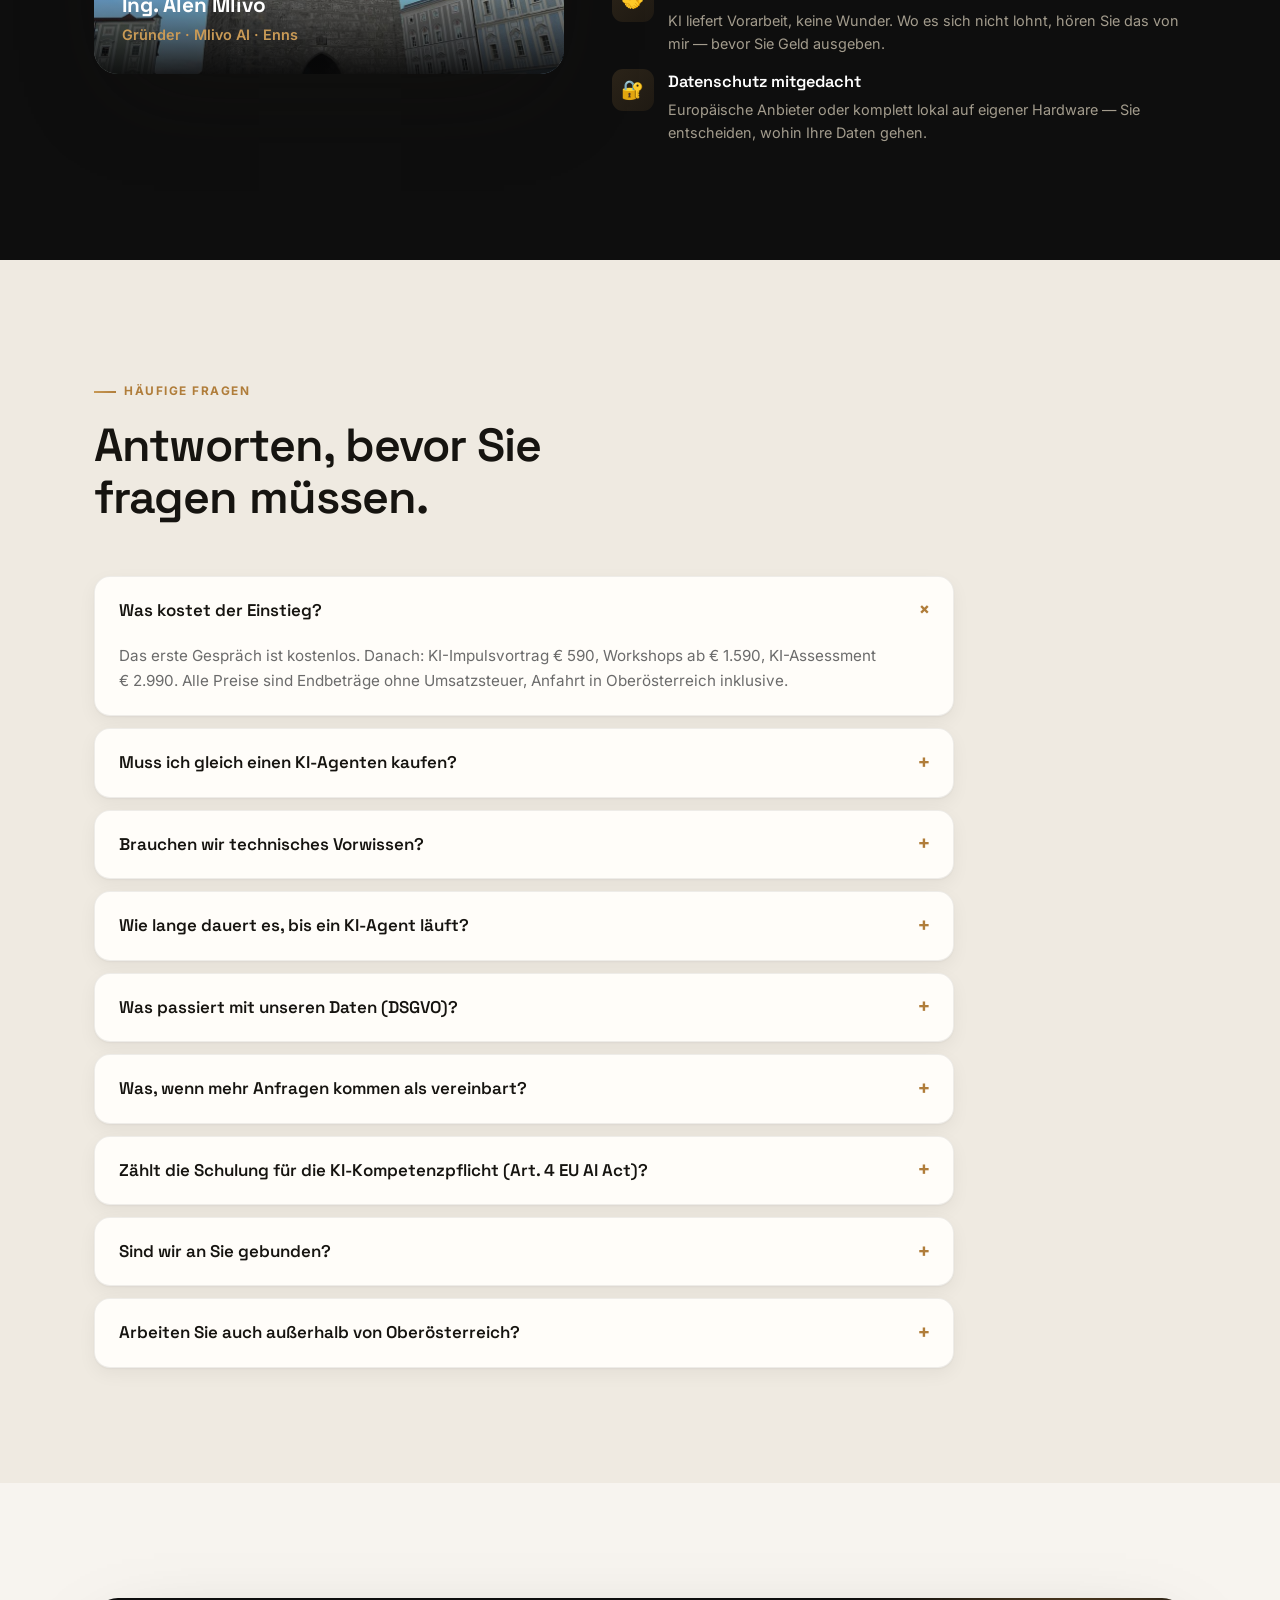
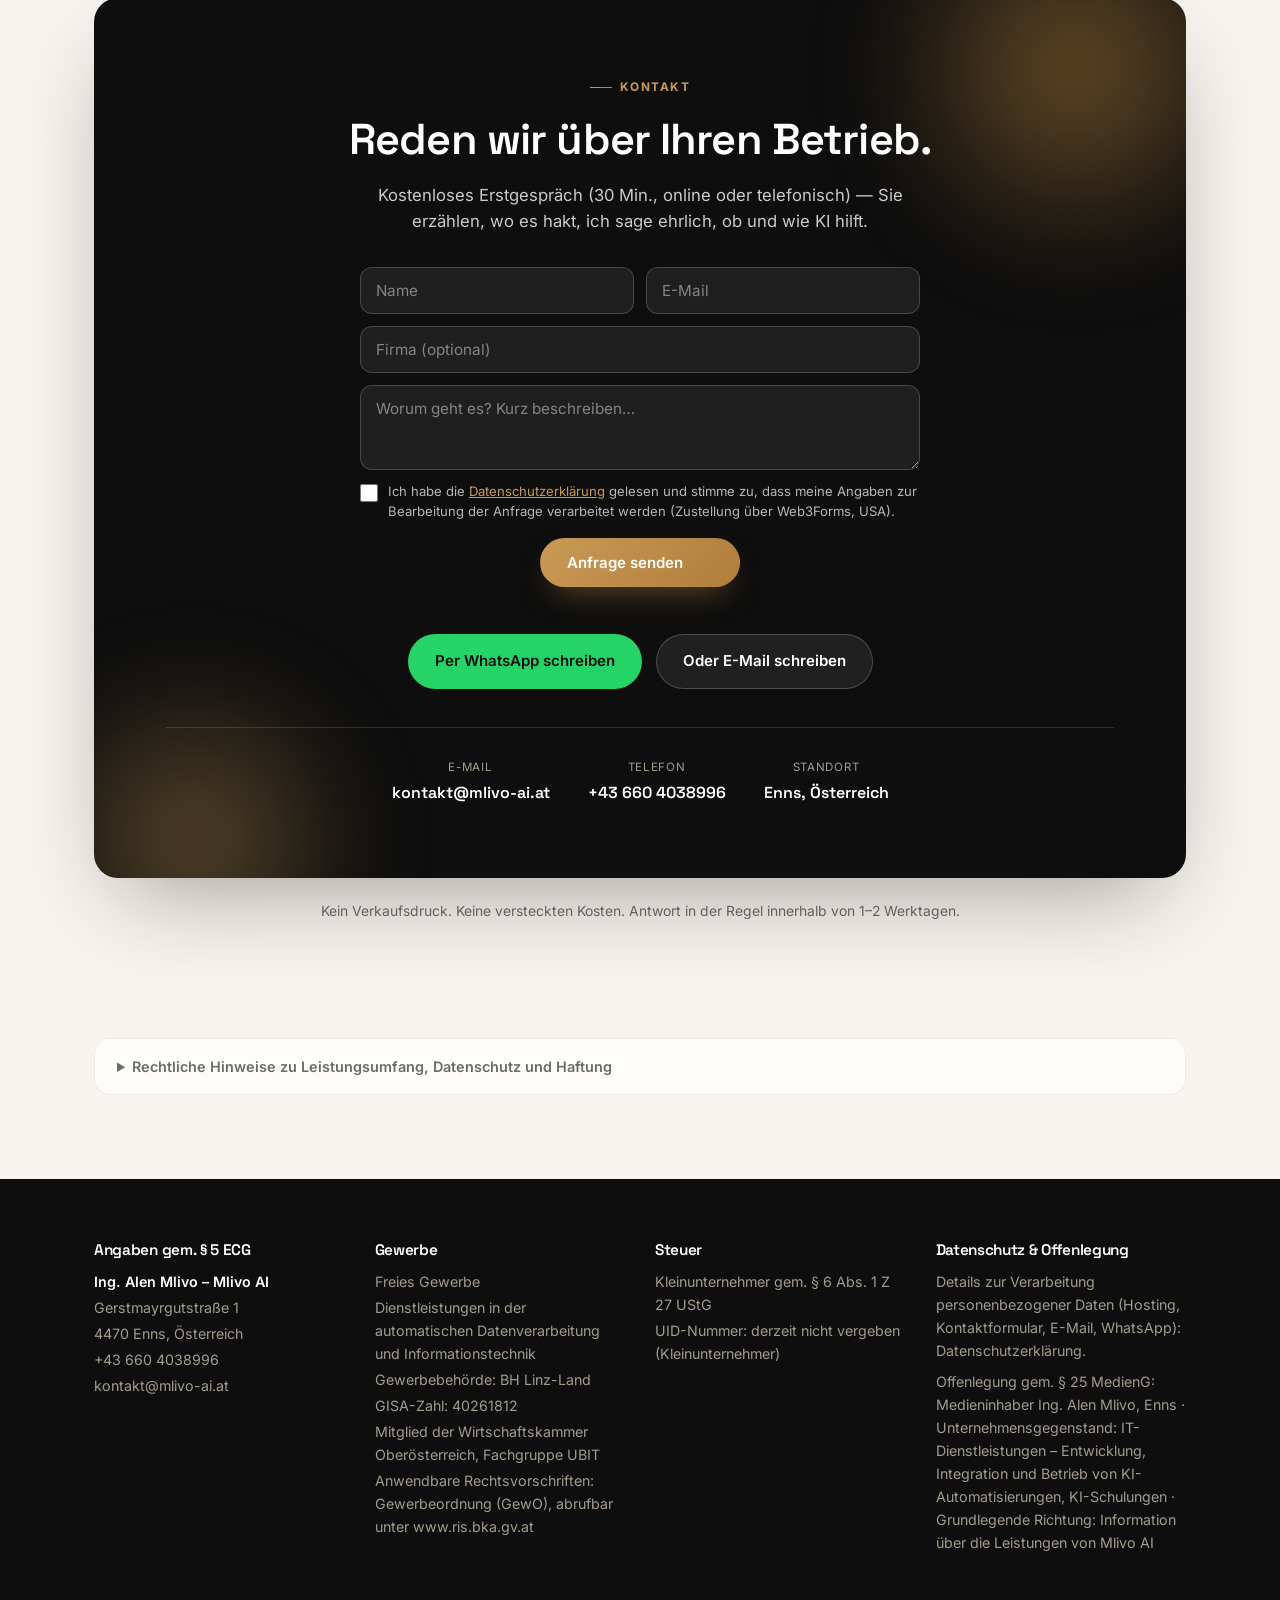
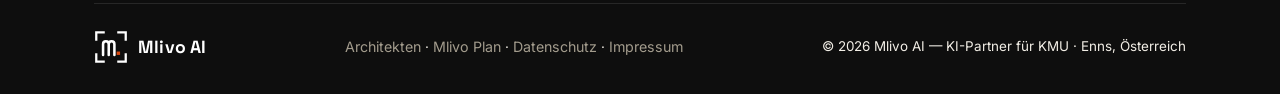
==== commit 41fe2f73: "Mlivo Plan: 60-Sekunden-Video (DE/EN) auf Startseite und Plan-Seite Selbst gehostet, ohne Ton, start" ====
--- a/index.html
+++ b/index.html
@@ -23,7 +23,7 @@
 <link rel="icon" href="/favicon.svg" type="image/svg+xml" />
 <link rel="preload" href="/fonts/inter-latin.woff2" as="font" type="font/woff2" crossorigin>
 <link rel="preload" href="/fonts/space-grotesk-latin.woff2" as="font" type="font/woff2" crossorigin>
-<link rel="stylesheet" href="/assets/site.css?v=20261031" />
+<link rel="stylesheet" href="/assets/site.css?v=20261126b" />
 <script>document.documentElement.classList.add('js')</script>
 <!--ld:start--><script type="application/ld+json">
 {
@@ -431,6 +431,10 @@
       </div>
       <div class="img" style="border-right:0;border-left:1px solid var(--line-2)"><img src="/plan/planausgang-matrix.png" data-en-src="/plan/planausgang-matrix-en.png" alt="Mlivo Plan: Index-Matrix mit Plänen und Empfängern, veraltete Stände markiert" data-en-alt="Mlivo Plan: revision matrix of drawings and recipients, outdated revisions highlighted" width="1280" height="860" loading="lazy" decoding="async" style="object-position:left top"/></div>
     </div>
+    <div class="pvid reveal" style="margin-top:36px">
+      <video src="/plan/mlivo-plan-de.mp4" data-en-src="/plan/mlivo-plan-en.mp4" poster="/plan/video-poster-de.jpg" data-en-poster="/plan/video-poster-en.jpg" controls muted playsinline preload="none" data-autoplay aria-label="Video: Mlivo Plan in 60 Sekunden" data-en-aria="Video: Mlivo Plan in 60 seconds"></video>
+    </div>
+    <p class="pvid-cap reveal" data-en="Mlivo Plan in 60 seconds · no sound · demo data">Mlivo Plan in 60 Sekunden · ohne Ton · Demodaten</p>
   </div>
 </section>
 
@@ -573,6 +577,6 @@
 </footer>
 <!--footer:end-->
 
-<script src="/assets/site.js?v=20261031" defer></script>
+<script src="/assets/site.js?v=20261126" defer></script>
 </body>
 </html>
--- a/assets/site.css
+++ b/assets/site.css
@@ -571,3 +571,8 @@
 .yt-alt a{color:var(--muted);text-decoration:none;border-bottom:1px solid var(--line)}
 .yt-alt a:hover{color:var(--gold);border-color:var(--gold)}
 @media (max-width:640px){.yt{border-radius:var(--r)}.yt-play{width:64px;height:46px}.yt-note{font-size:.68rem;padding:20px 12px 8px}}
+
+/* Produktvideo (selbst gehostet, ohne Ton) */
+.pvid{position:relative;max-width:960px;margin:0 auto;aspect-ratio:16/9;border-radius:var(--r-lg);overflow:hidden;background:#0E0E0E;box-shadow:var(--shadow-lg)}
+.pvid video{position:absolute;inset:0;width:100%;height:100%;display:block;object-fit:cover}
+.pvid-cap{text-align:center;margin-top:14px;font-size:.88rem;color:var(--muted)}
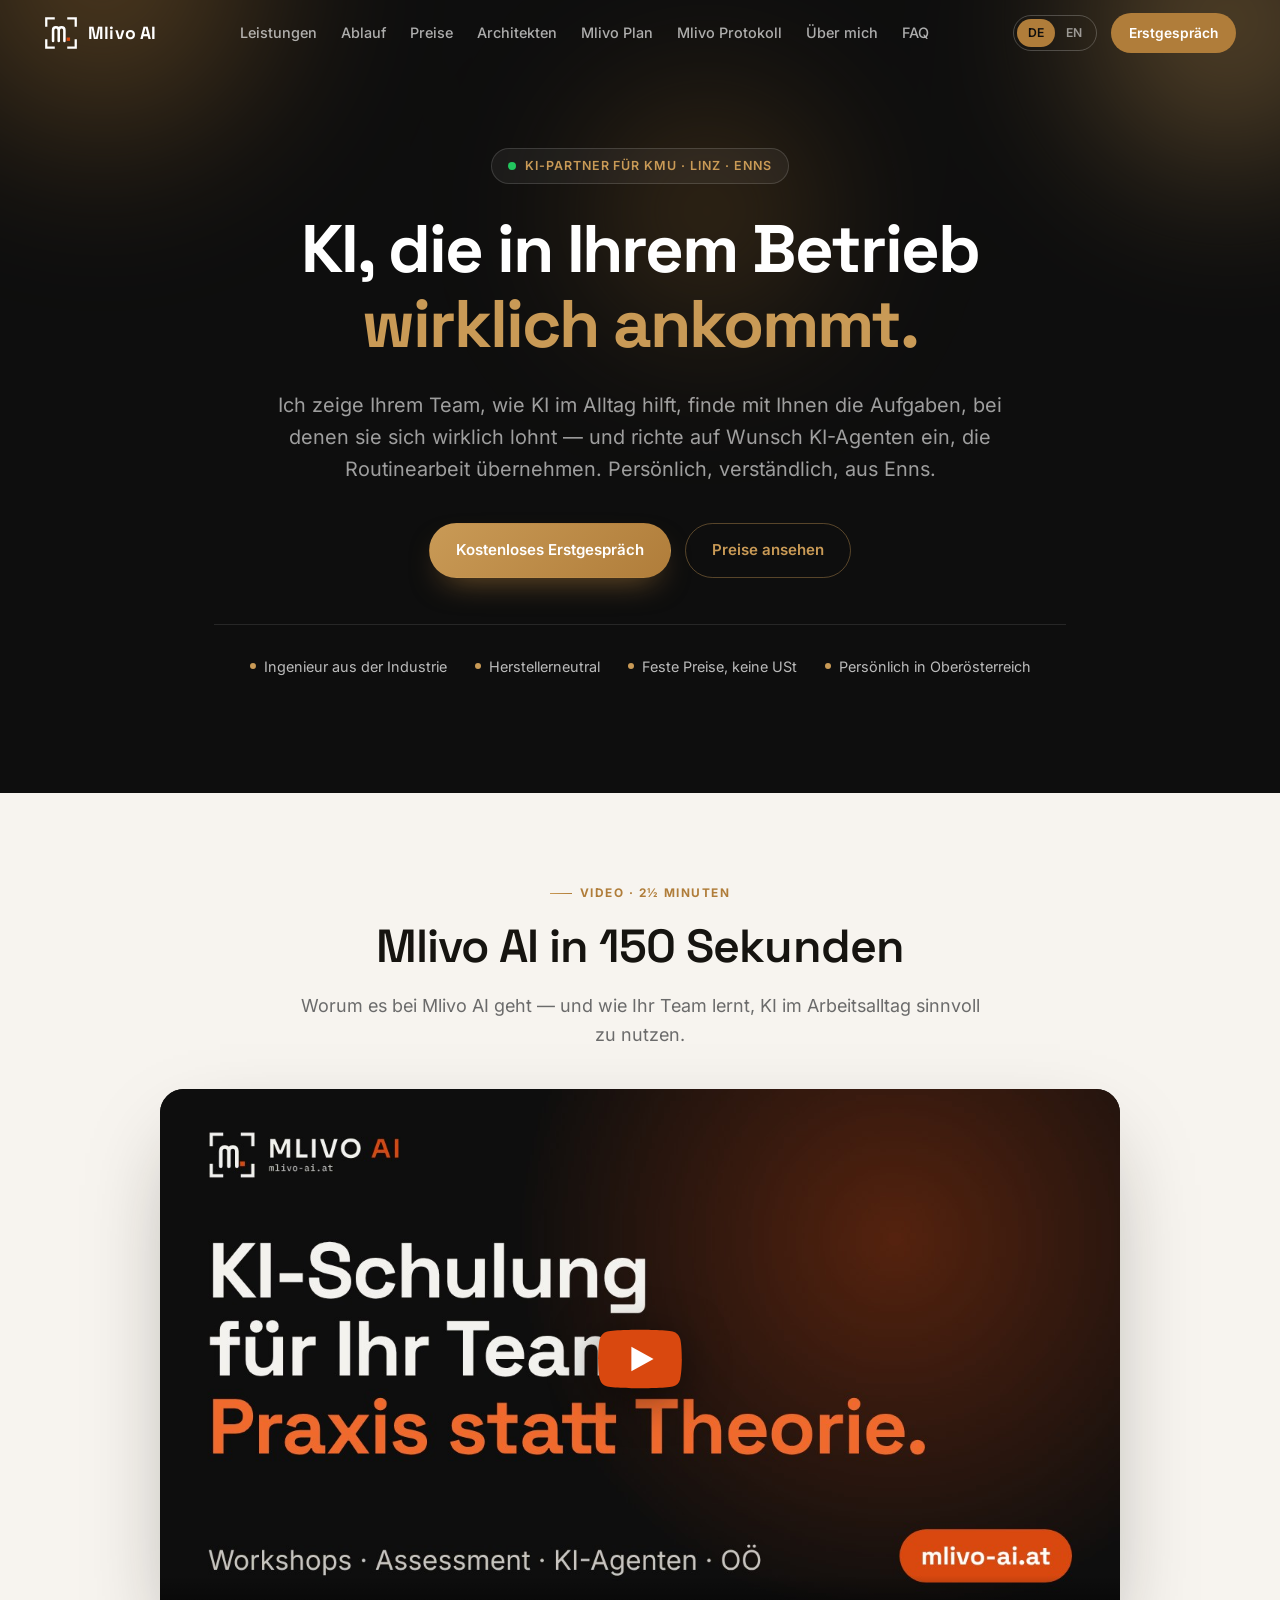
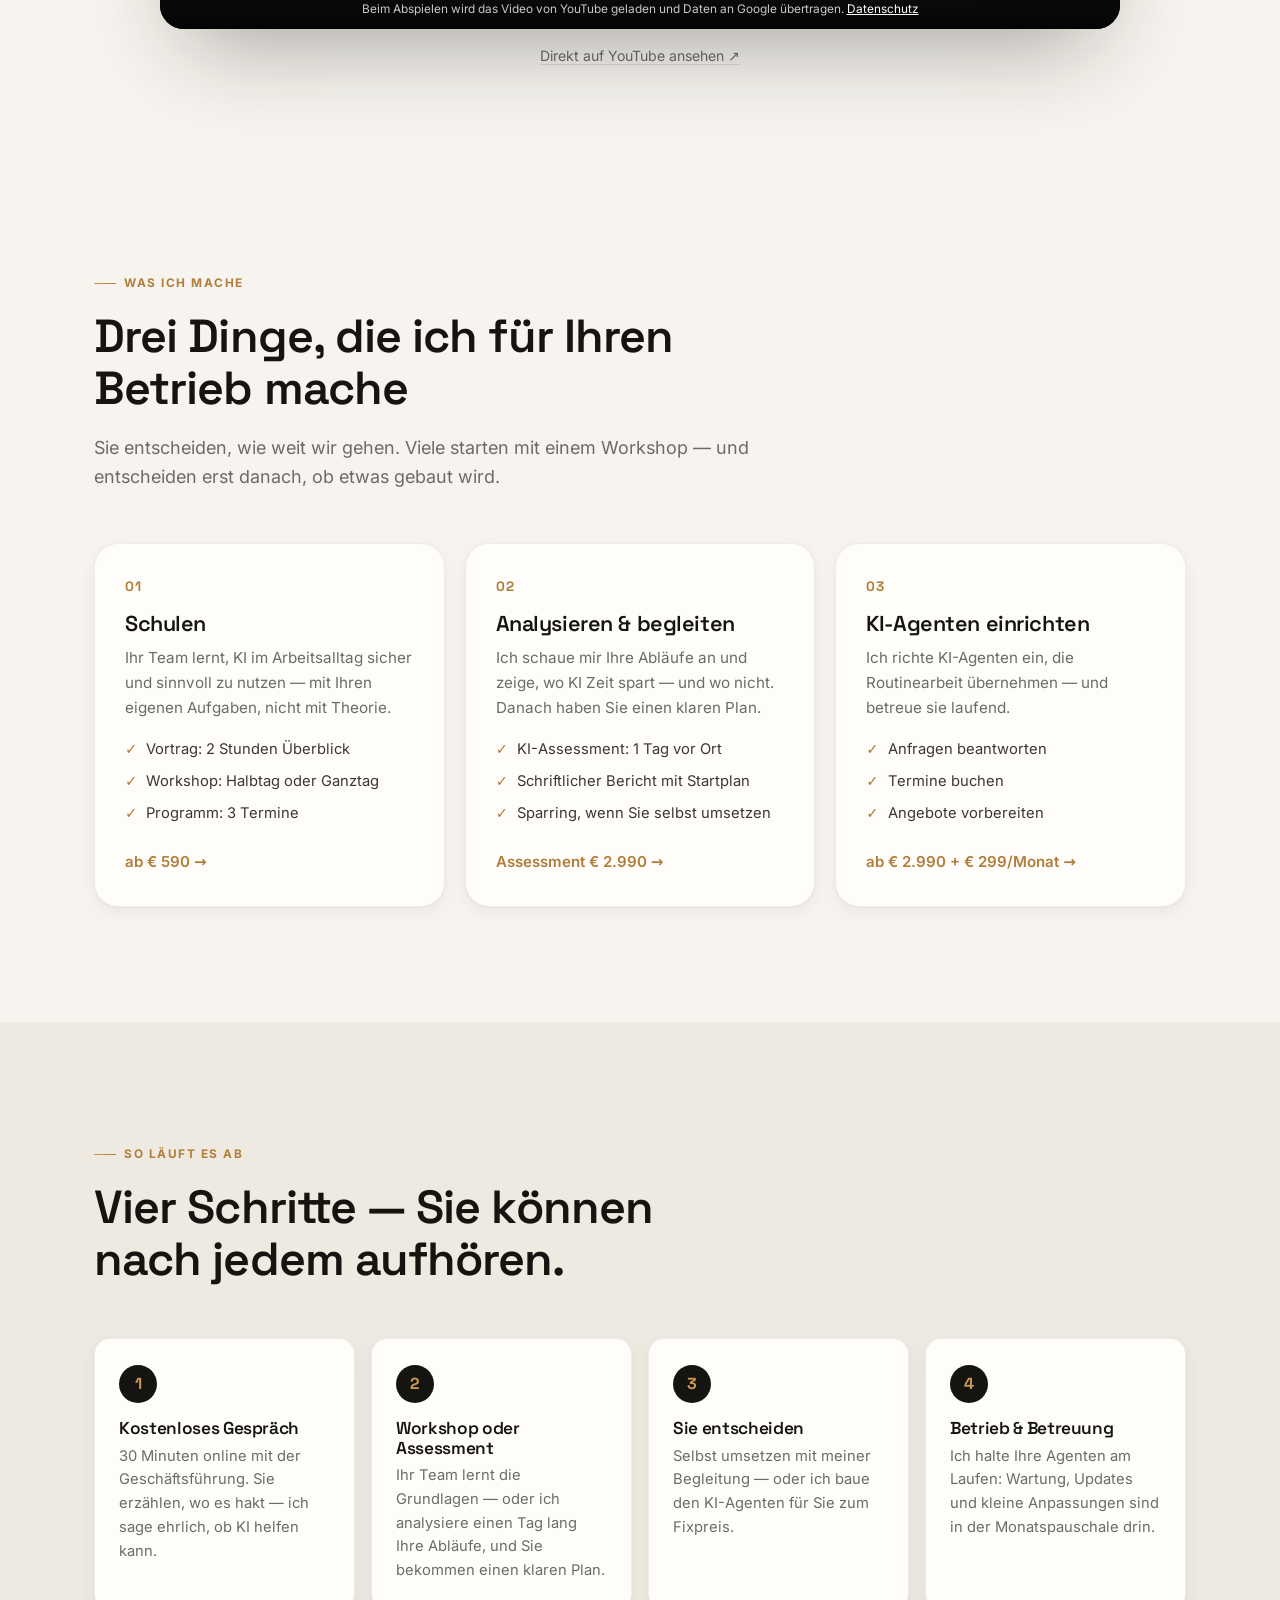
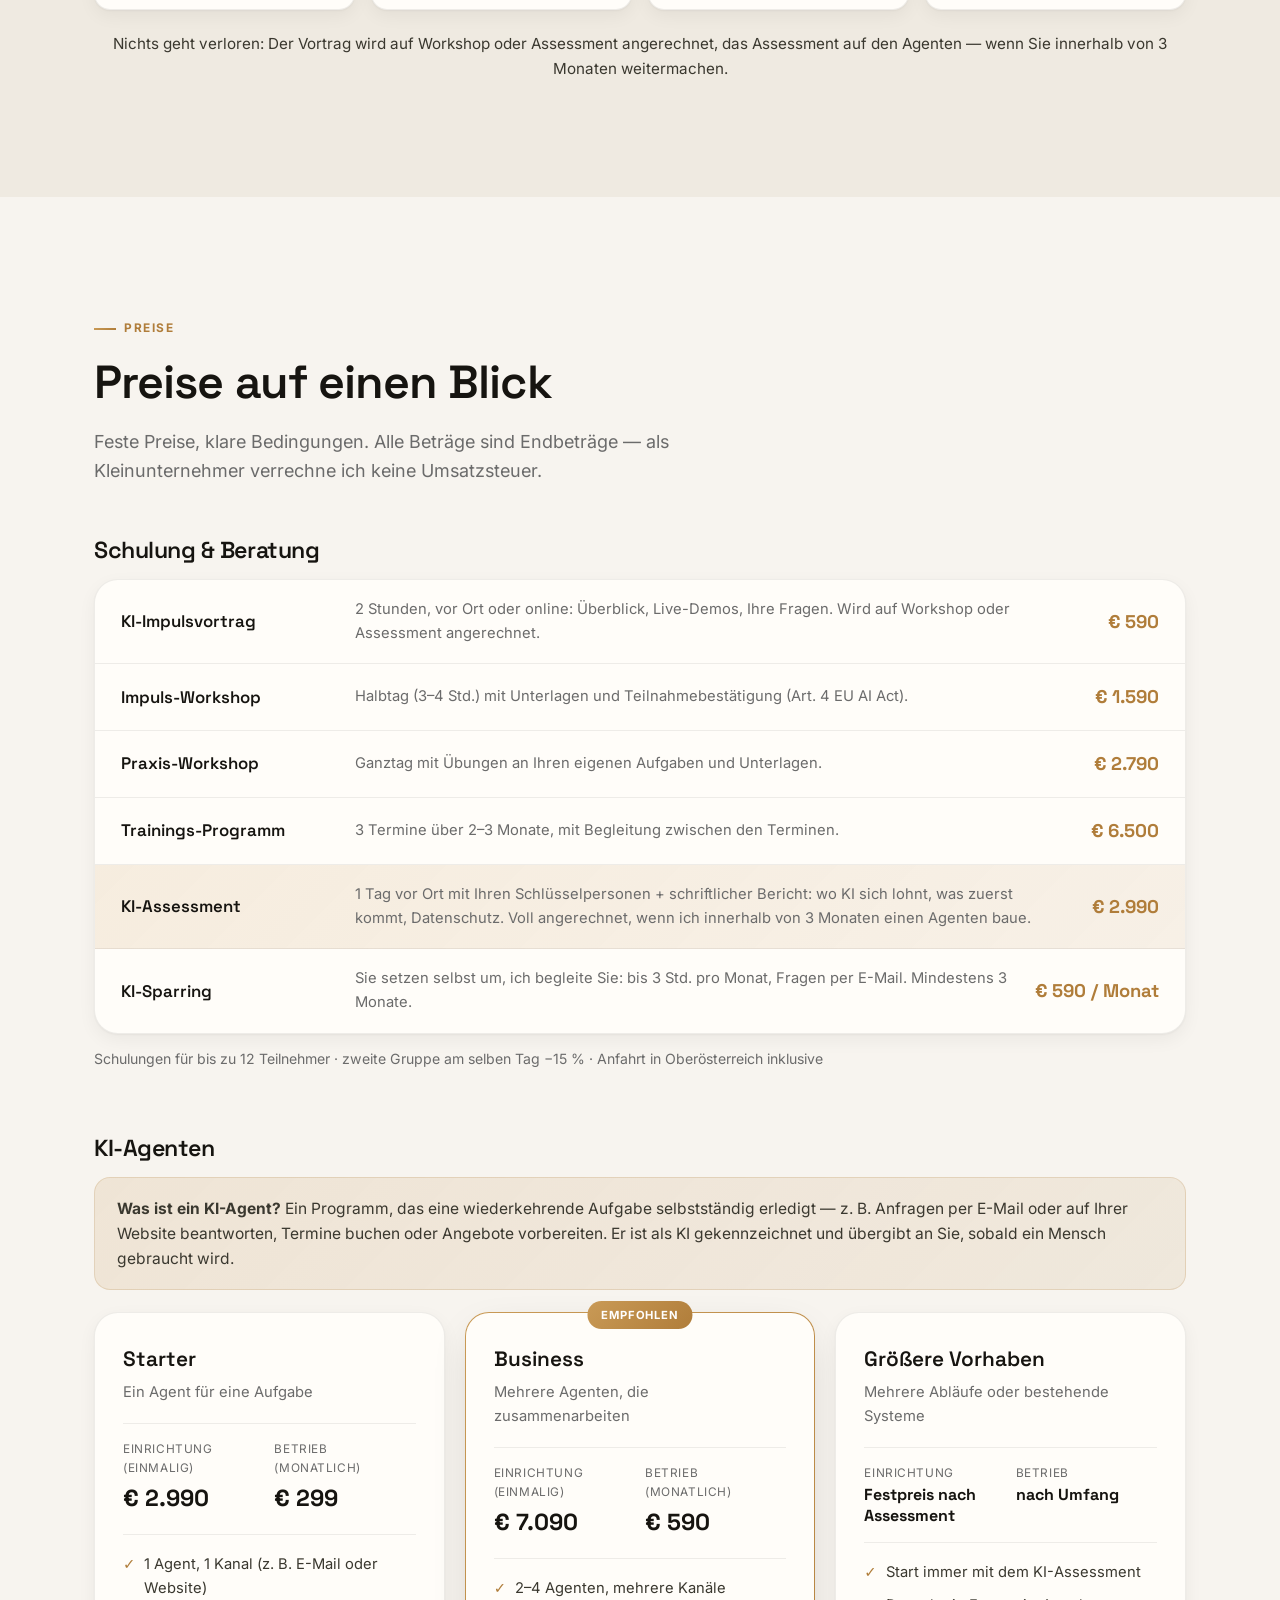
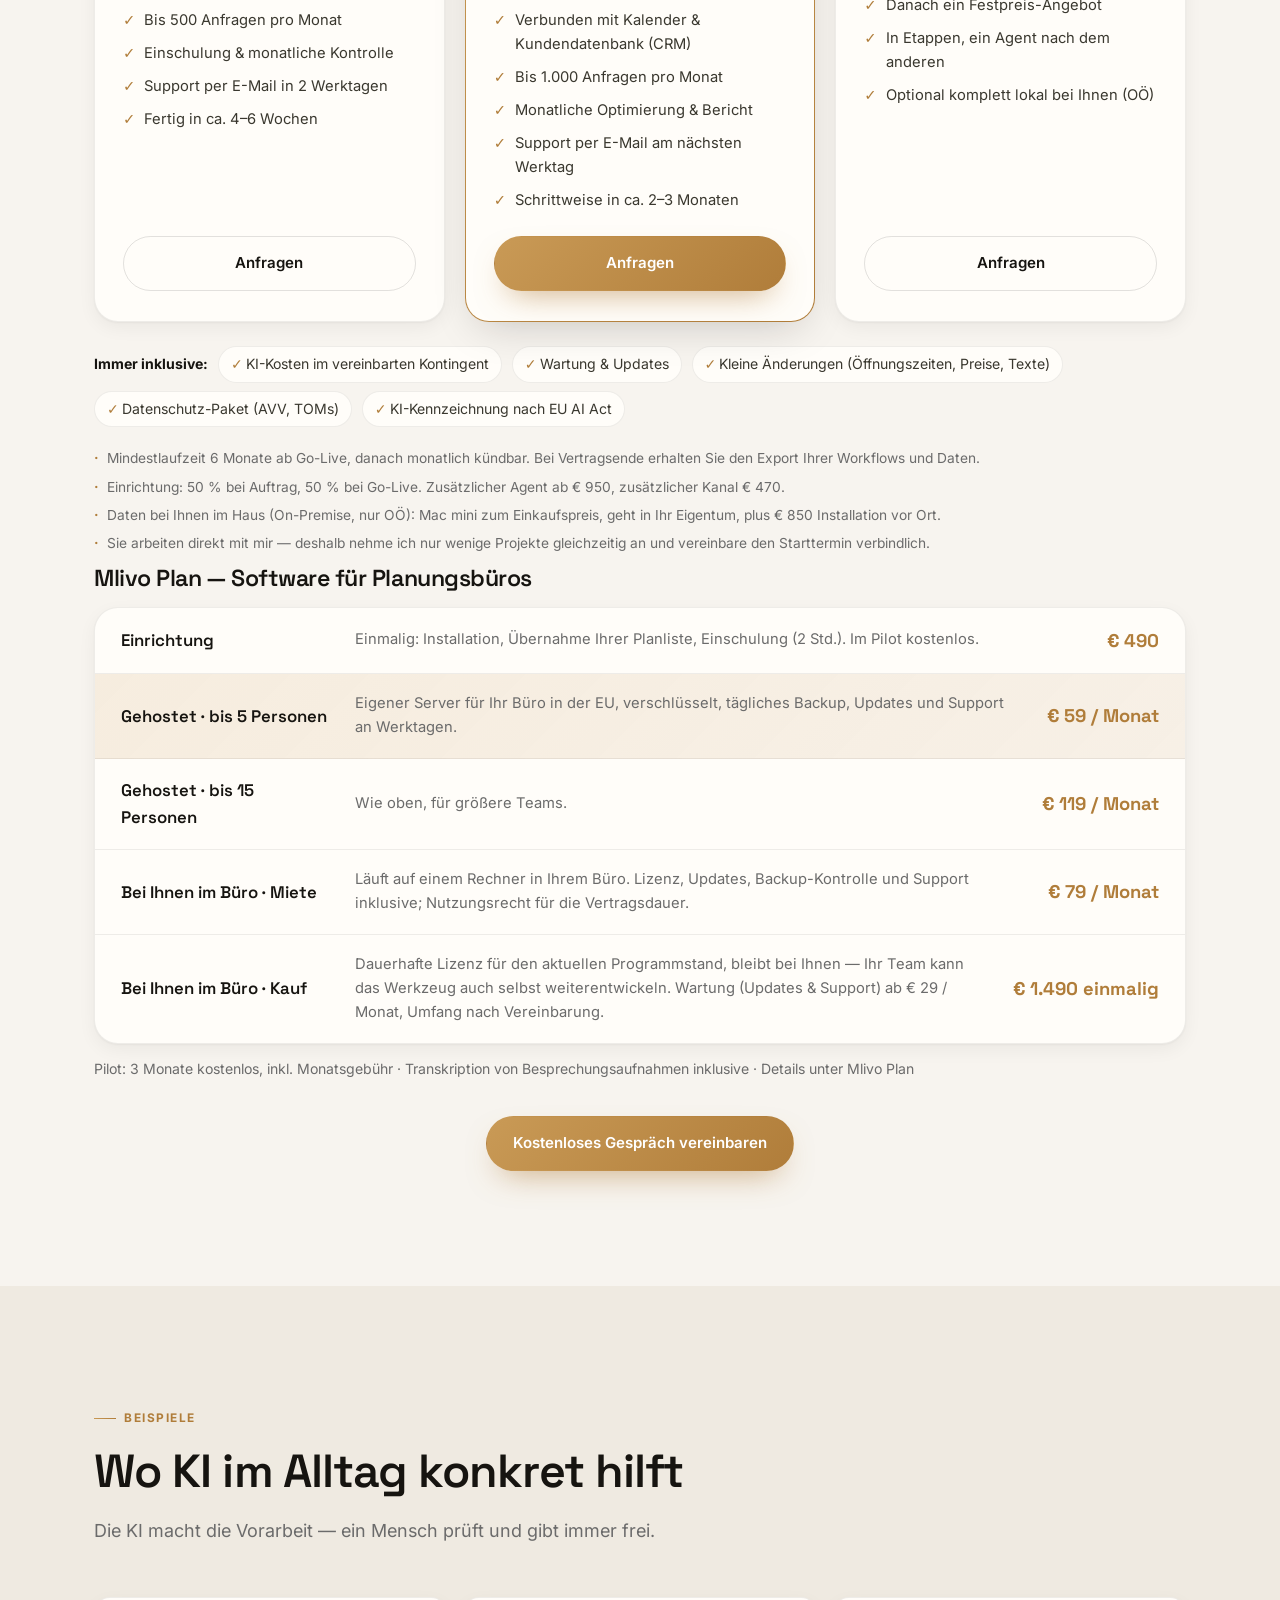
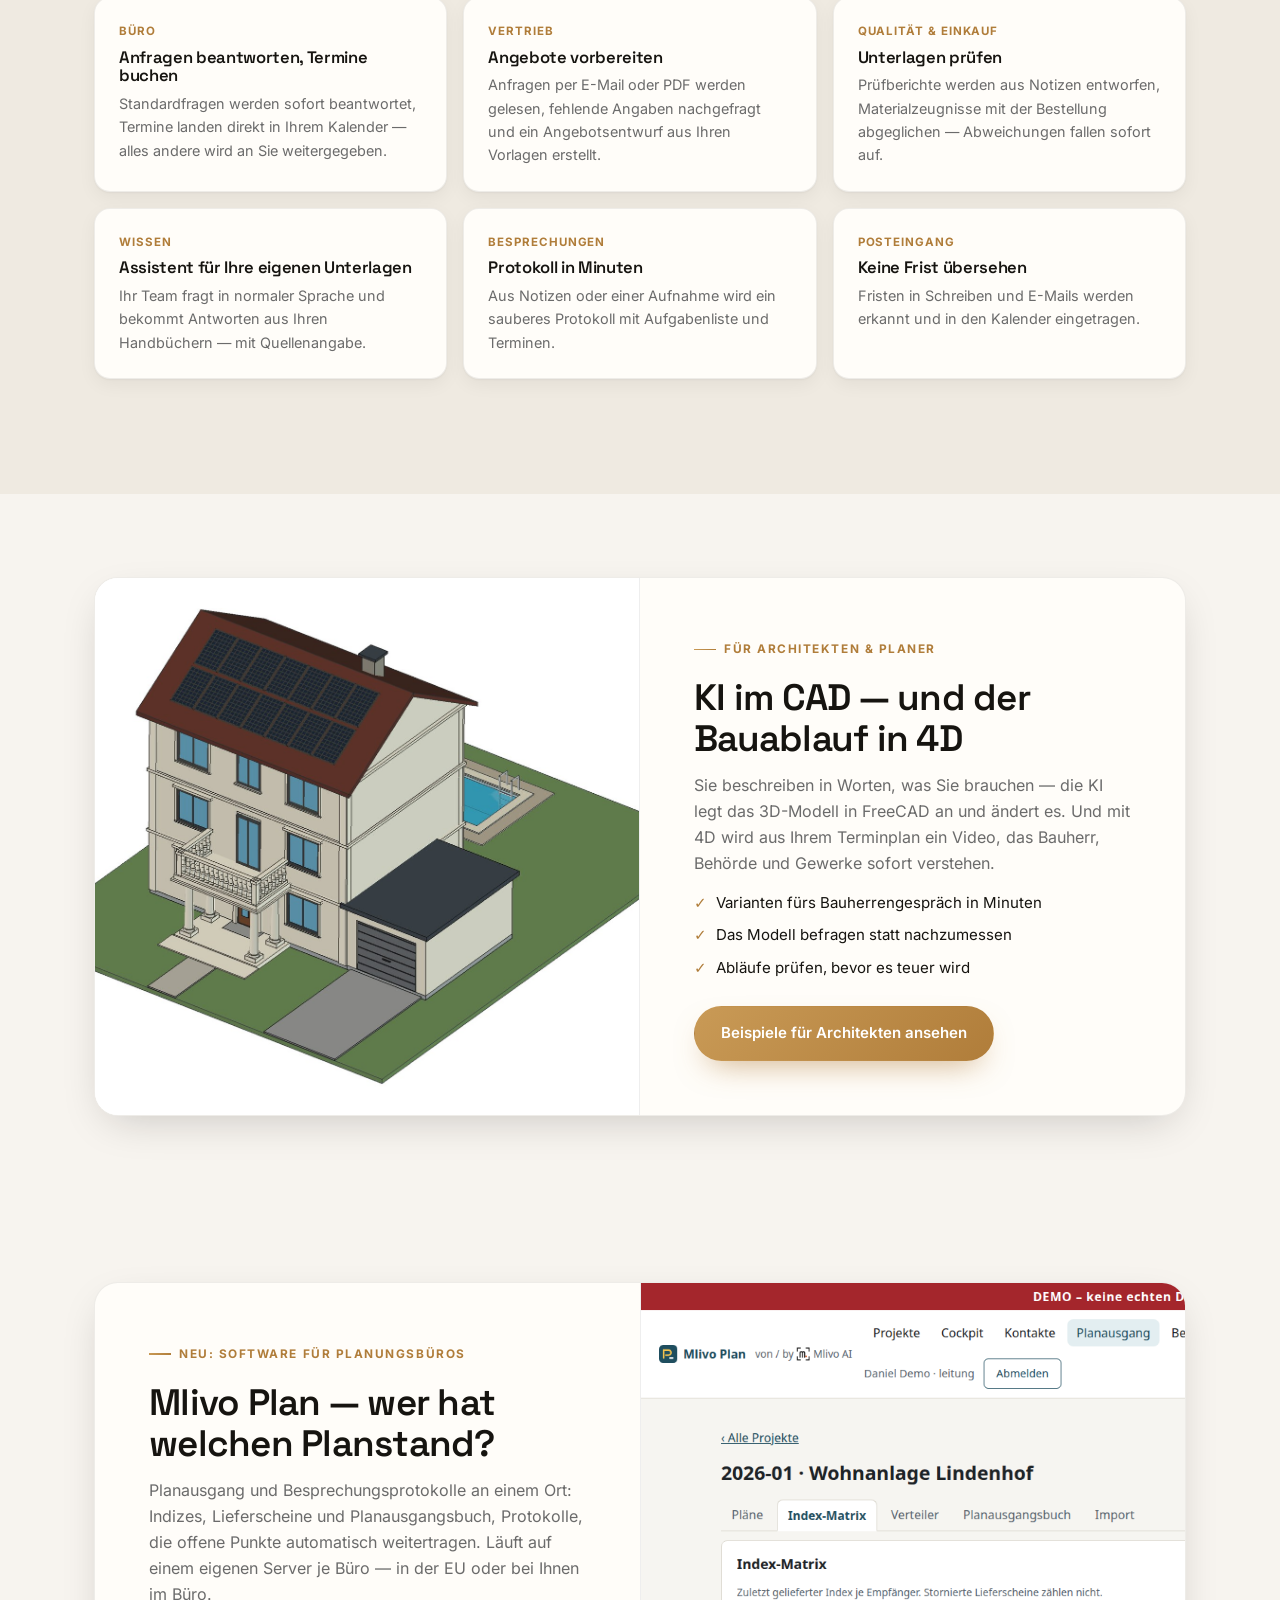
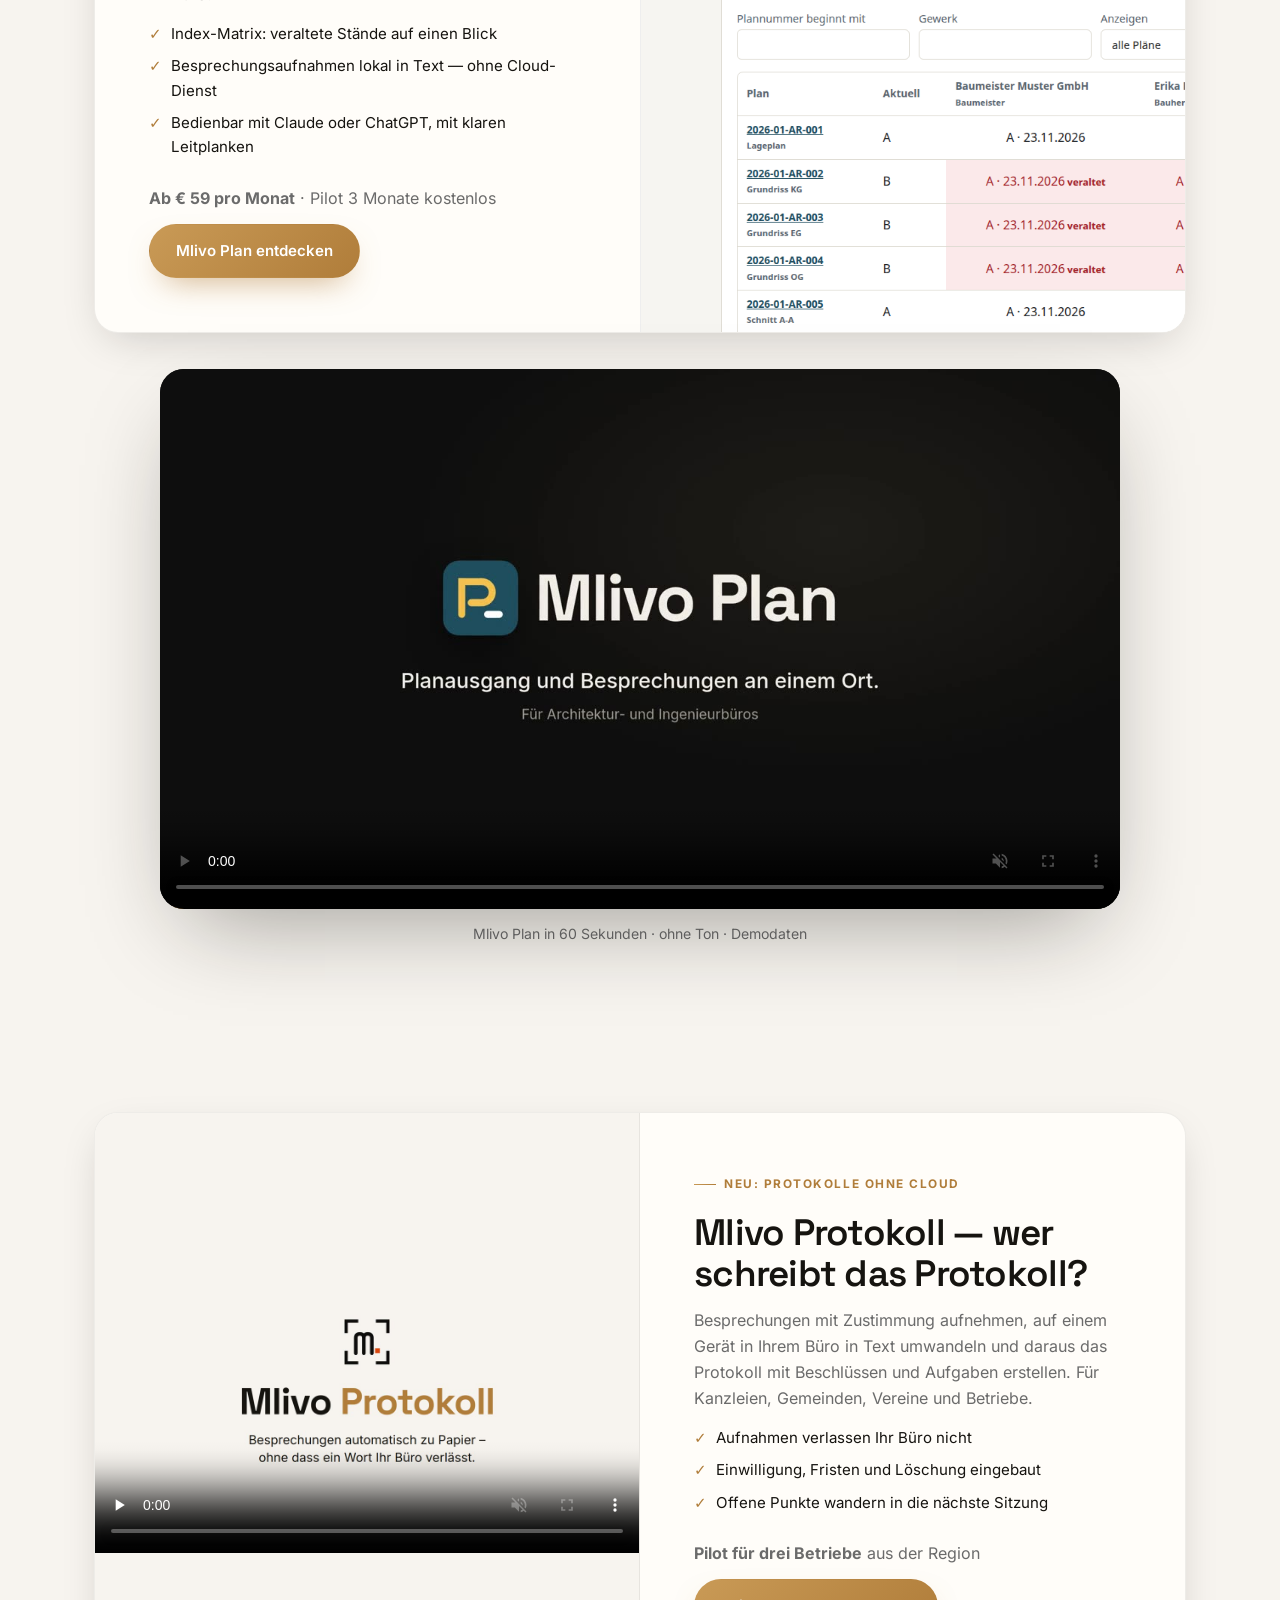
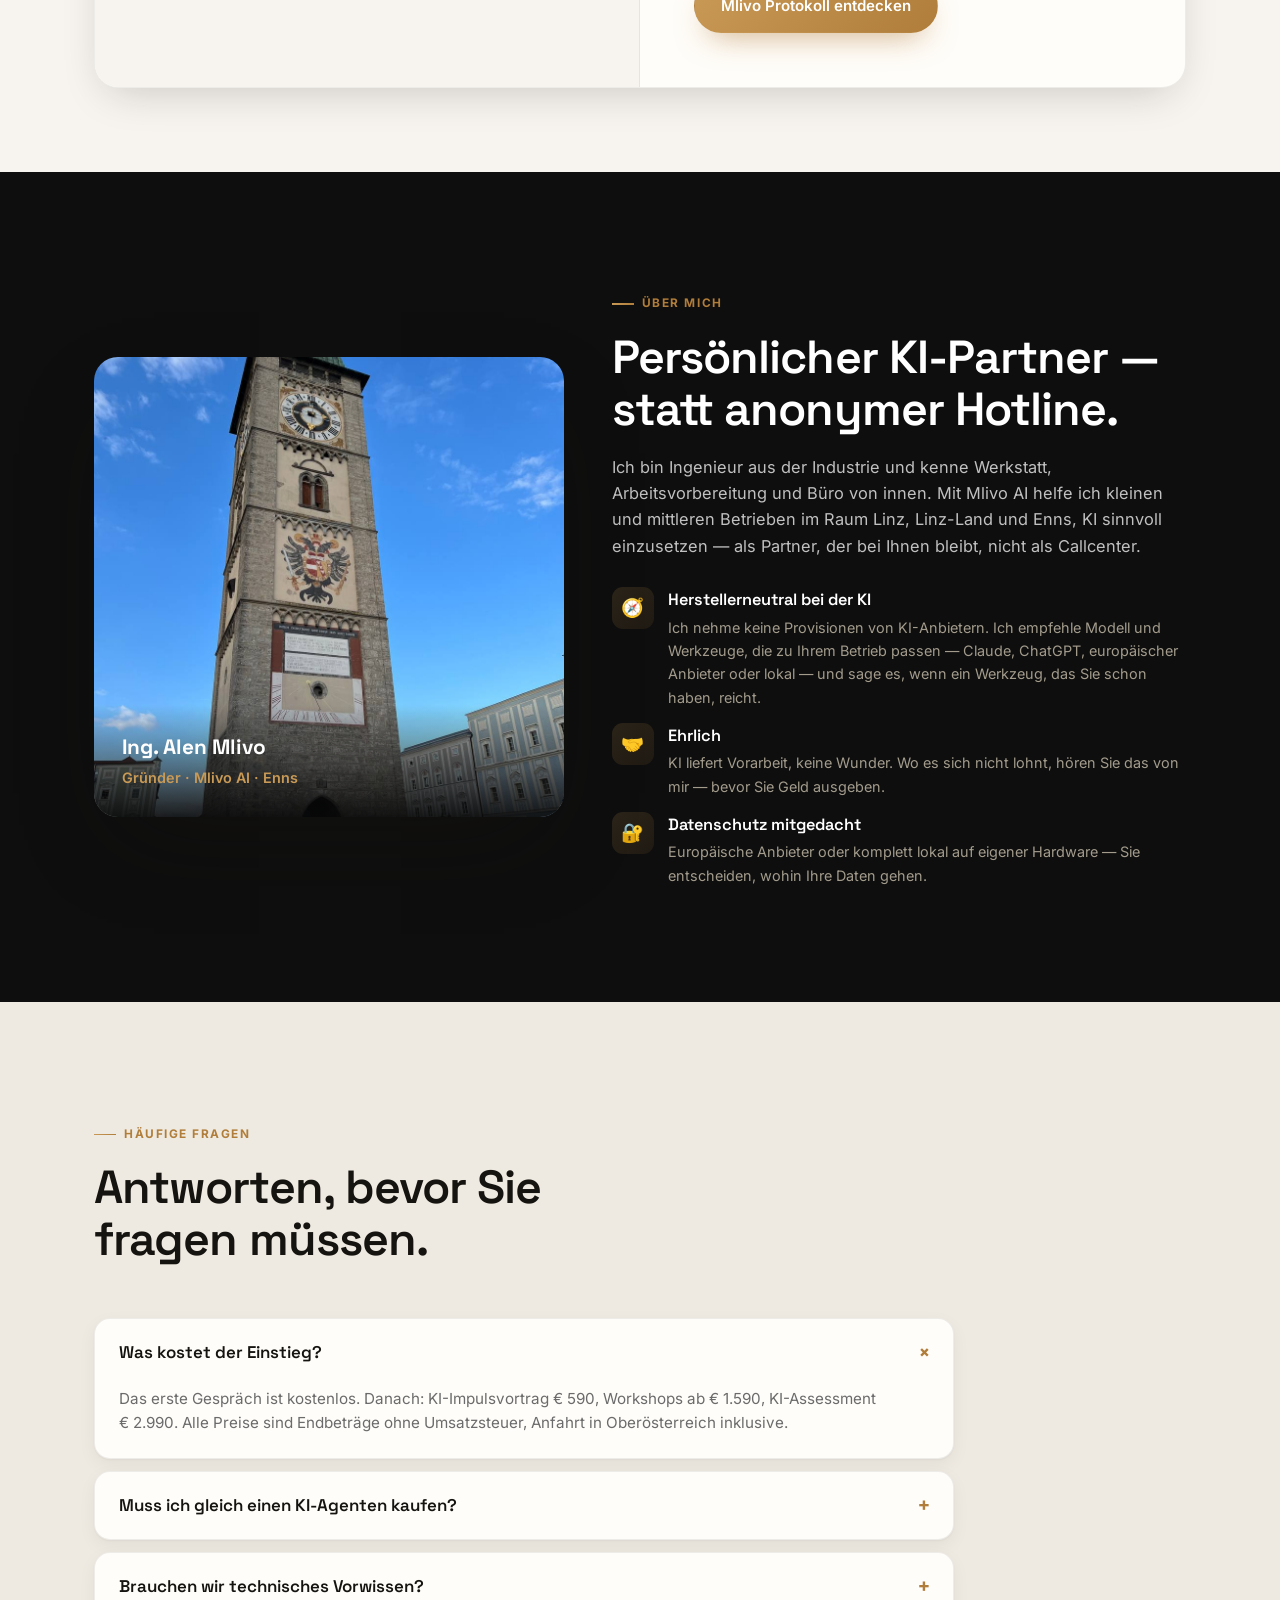
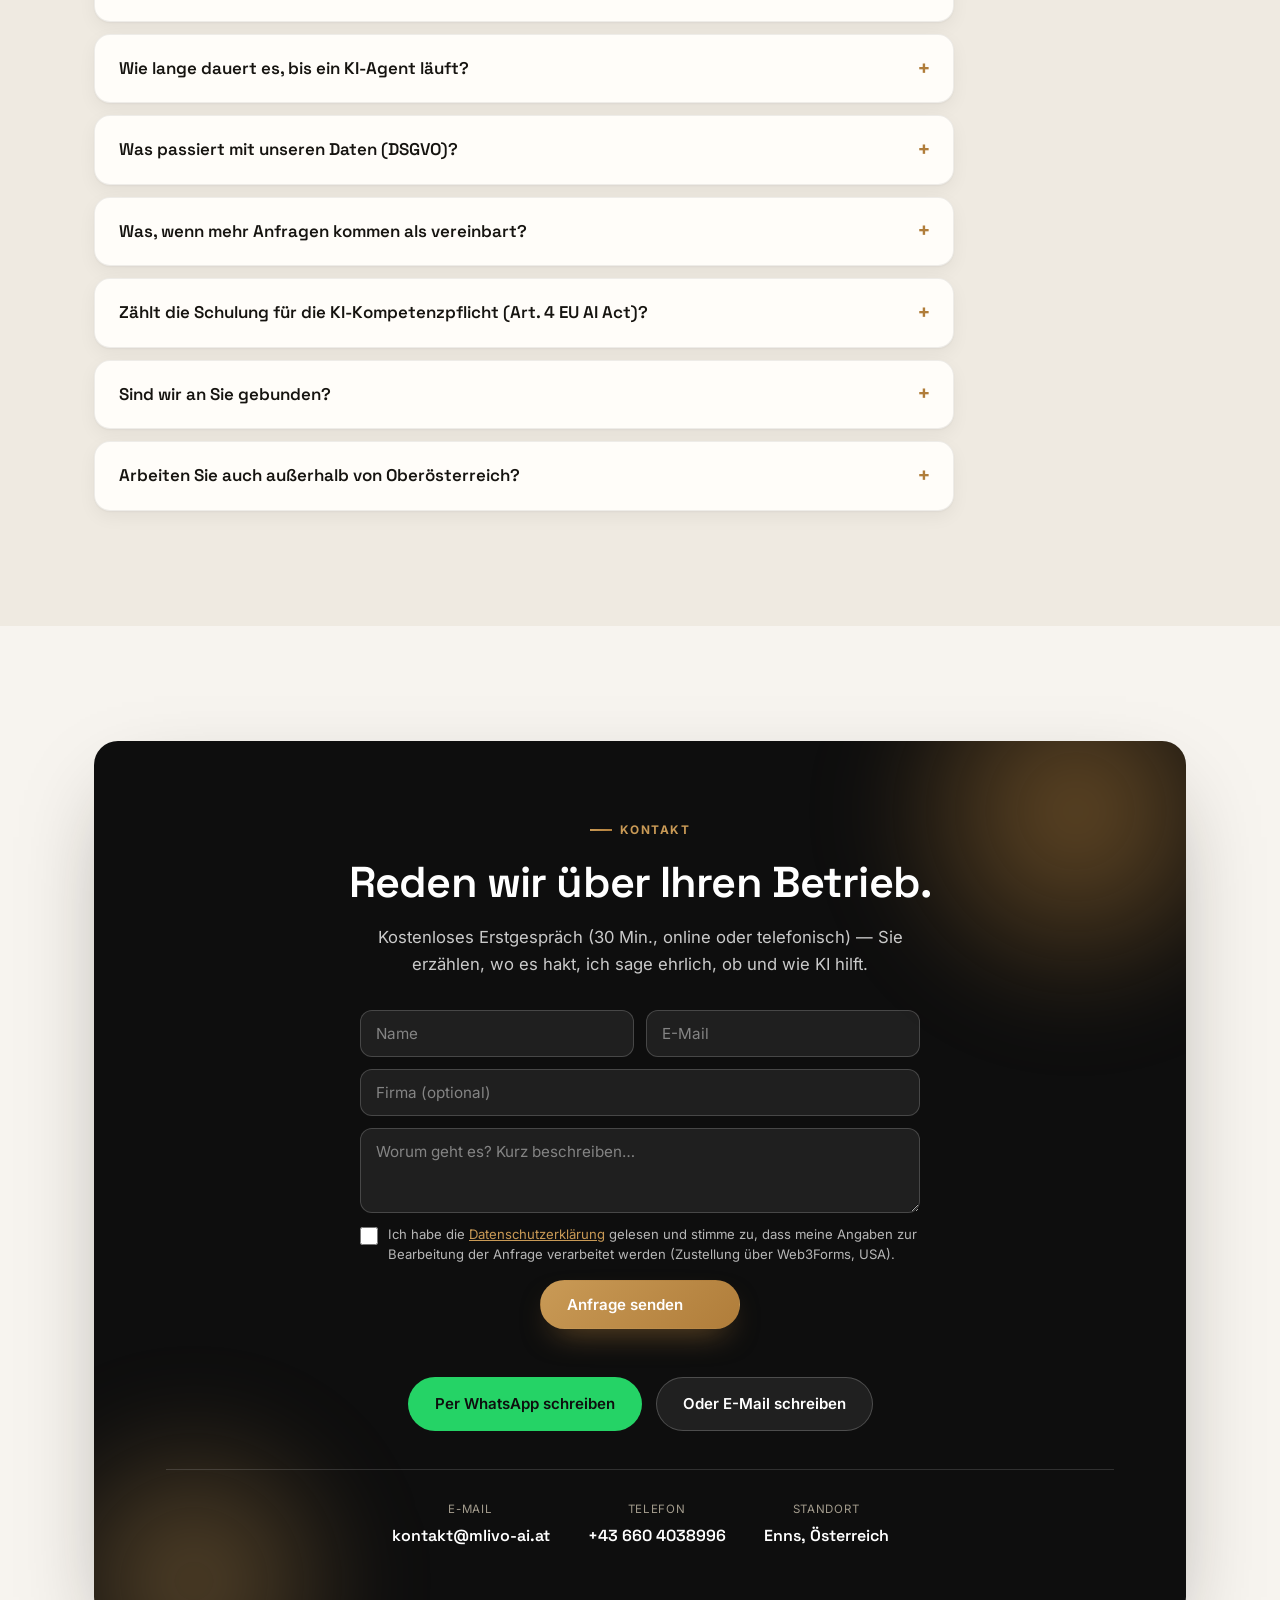
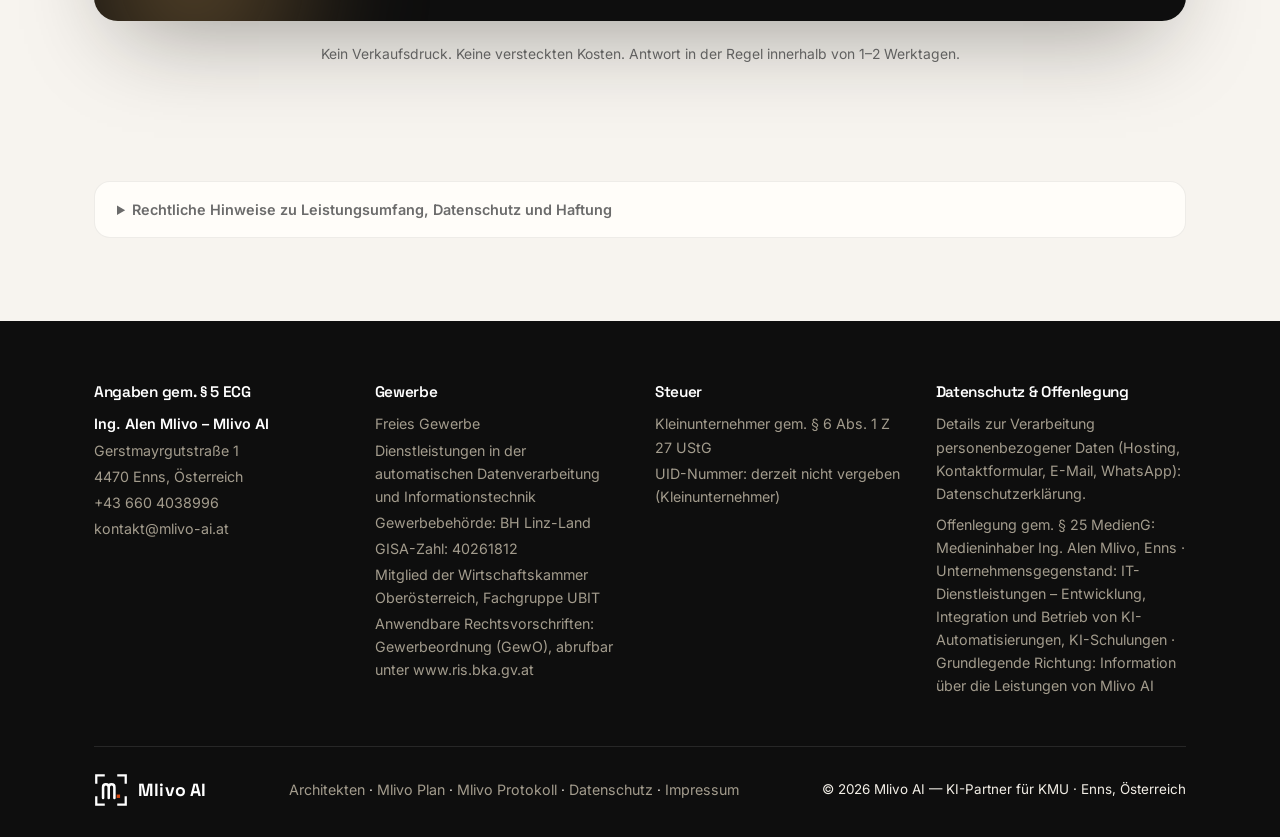
==== commit cd371d9c: "Mlivo Protokoll: eigene Seite (DE/EN), Startseiten-Teaser und 60-Sekunden-Video - protokoll/ + en/pr" ====
--- a/index.html
+++ b/index.html
@@ -23,7 +23,7 @@
 <link rel="icon" href="/favicon.svg" type="image/svg+xml" />
 <link rel="preload" href="/fonts/inter-latin.woff2" as="font" type="font/woff2" crossorigin>
 <link rel="preload" href="/fonts/space-grotesk-latin.woff2" as="font" type="font/woff2" crossorigin>
-<link rel="stylesheet" href="/assets/site.css?v=20261126b" />
+<link rel="stylesheet" href="/assets/site.css?v=20261126c" />
 <script>document.documentElement.classList.add('js')</script>
 <!--ld:start--><script type="application/ld+json">
 {
@@ -166,6 +166,7 @@
       <a href="#preise" data-en="Prices">Preise</a>
       <a href="/architekten/" data-en-href="/en/architects/" data-en="Architects">Architekten</a>
       <a href="/plan/" data-en-href="/en/plan/">Mlivo Plan</a>
+      <a href="/protokoll/" data-en-href="/en/protocol/">Mlivo Protokoll</a>
       <a href="#about" data-en="About me">Über mich</a>
       <a href="#faq" data-en="FAQ">FAQ</a>
     </nav>
@@ -435,6 +436,27 @@
       <video src="/plan/mlivo-plan-de.mp4" data-en-src="/plan/mlivo-plan-en.mp4" poster="/plan/video-poster-de.jpg" data-en-poster="/plan/video-poster-en.jpg" controls muted playsinline preload="none" data-autoplay aria-label="Video: Mlivo Plan in 60 Sekunden" data-en-aria="Video: Mlivo Plan in 60 seconds"></video>
     </div>
     <p class="pvid-cap reveal" data-en="Mlivo Plan in 60 seconds · no sound · demo data">Mlivo Plan in 60 Sekunden · ohne Ton · Demodaten</p>
+  </div>
+</section>
+
+<!-- MLIVO PROTOKOLL TEASER -->
+<section class="section tight" id="mlivo-protokoll">
+  <div class="wrap">
+    <div class="arch-band reveal">
+      <div class="img vd-video" style="border-right:1px solid var(--line-2);background:var(--bg)"><video controls muted playsinline preload="none" poster="/protokoll/mlivo-protokoll-poster.jpg" width="1280" height="720" aria-label="Mlivo Protokoll in einer Minute, Video ohne Ton" data-en-aria="Mlivo Protokoll in one minute, silent video"><source src="/protokoll/mlivo-protokoll.mp4" type="video/mp4"/></video></div>
+      <div class="txt">
+        <span class="eyebrow" data-en="New: minutes without the cloud">Neu: Protokolle ohne Cloud</span>
+        <h2 data-en="Mlivo Protokoll — who writes the minutes?">Mlivo Protokoll — wer schreibt das Protokoll?</h2>
+        <p data-en="Record meetings with consent, convert them into text on a device in your office and turn them into minutes with decisions and actions. For law and tax firms, municipalities, associations and businesses.">Besprechungen mit Zustimmung aufnehmen, auf einem Gerät in Ihrem Büro in Text umwandeln und daraus das Protokoll mit Beschlüssen und Aufgaben erstellen. Für Kanzleien, Gemeinden, Vereine und Betriebe.</p>
+        <ul>
+          <li data-en="Recordings never leave your office">Aufnahmen verlassen Ihr Büro nicht</li>
+          <li data-en="Consent, retention periods and erasure built in">Einwilligung, Fristen und Löschung eingebaut</li>
+          <li data-en="Open items carry forward to the next meeting">Offene Punkte wandern in die nächste Sitzung</li>
+        </ul>
+        <p data-en-html="&lt;b&gt;Pilot for three businesses&lt;/b&gt; from the region"><b>Pilot für drei Betriebe</b> aus der Region</p>
+        <a href="/protokoll/" data-en-href="/en/protocol/" class="btn btn-primary" data-en="Discover Mlivo Protokoll">Mlivo Protokoll entdecken</a>
+      </div>
+    </div>
   </div>
 </section>
 
@@ -570,7 +592,7 @@
     </div>
     <div class="foot-bottom">
       <a href="/" data-en-href="/en/" class="brand" style="color:#fff"><svg class="mark" viewBox="0 0 120 120" aria-hidden="true" focusable="false"><path d="M8 34 V8 H34 M86 8 H112 V34 M112 86 V112 H86 M34 112 H8 V86" fill="none" stroke="currentColor" stroke-width="8" stroke-linecap="square"/><path d="M32 88 V50 Q32 40 42 40 Q52 40 52 50 V88 M52 50 Q52 40 62 40 Q72 40 72 50 V88" fill="none" stroke="currentColor" stroke-width="9" stroke-linecap="round" stroke-linejoin="round"/><rect x="80" y="76" width="12" height="12" fill="#D9480F"/></svg>Mlivo AI</a>
-      <div class="foot-links"><a href="/architekten/" data-en-href="/en/architects/" data-en="Architects">Architekten</a> &middot; <a href="/plan/" data-en-href="/en/plan/">Mlivo Plan</a> &middot; <a href="/datenschutz/" data-en="Privacy">Datenschutz</a> &middot; <a href="/#impressum" data-en-href="/en/#impressum" data-en="Legal notice">Impressum</a></div>
+      <div class="foot-links"><a href="/architekten/" data-en-href="/en/architects/" data-en="Architects">Architekten</a> &middot; <a href="/plan/" data-en-href="/en/plan/">Mlivo Plan</a> &middot; <a href="/protokoll/" data-en-href="/en/protocol/">Mlivo Protokoll</a> &middot; <a href="/datenschutz/" data-en="Privacy">Datenschutz</a> &middot; <a href="/#impressum" data-en-href="/en/#impressum" data-en="Legal notice">Impressum</a></div>
       <div data-en="© 2026 Mlivo AI — AI partner for SMEs · Enns, Austria">© 2026 Mlivo AI — KI-Partner für KMU · Enns, Österreich</div>
     </div>
   </div>
--- a/assets/site.css
+++ b/assets/site.css
@@ -572,6 +572,9 @@
 .yt-alt a:hover{color:var(--gold);border-color:var(--gold)}
 @media (max-width:640px){.yt{border-radius:var(--r)}.yt-play{width:64px;height:46px}.yt-note{font-size:.68rem;padding:20px 12px 8px}}
 
+/* 8 Menüpunkte (seit Mlivo Protokoll): knapp über dem Burger-Umbruch enger setzen */
+@media(min-width:1100px) and (max-width:1279px){.nav-links{gap:16px}}
+
 /* Produktvideo (selbst gehostet, ohne Ton) */
 .pvid{position:relative;max-width:960px;margin:0 auto;aspect-ratio:16/9;border-radius:var(--r-lg);overflow:hidden;background:#0E0E0E;box-shadow:var(--shadow-lg)}
 .pvid video{position:absolute;inset:0;width:100%;height:100%;display:block;object-fit:cover}
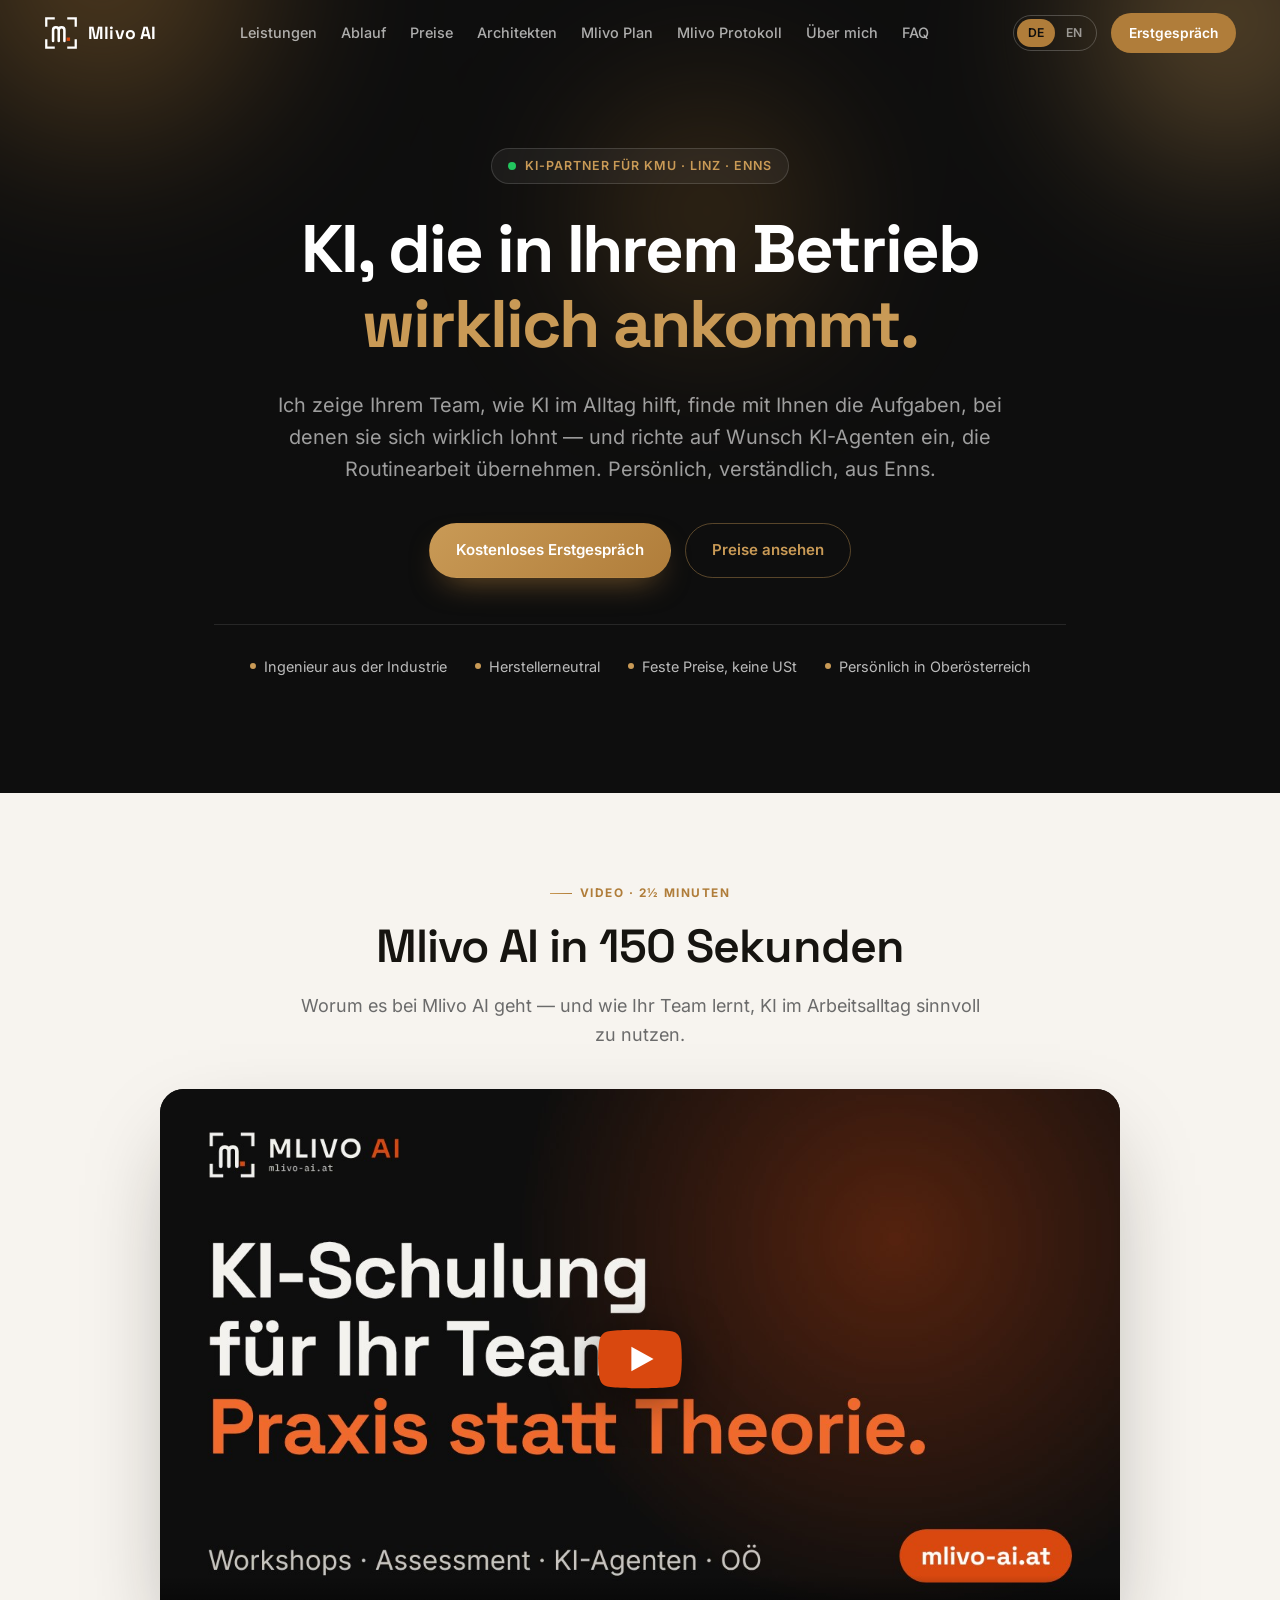
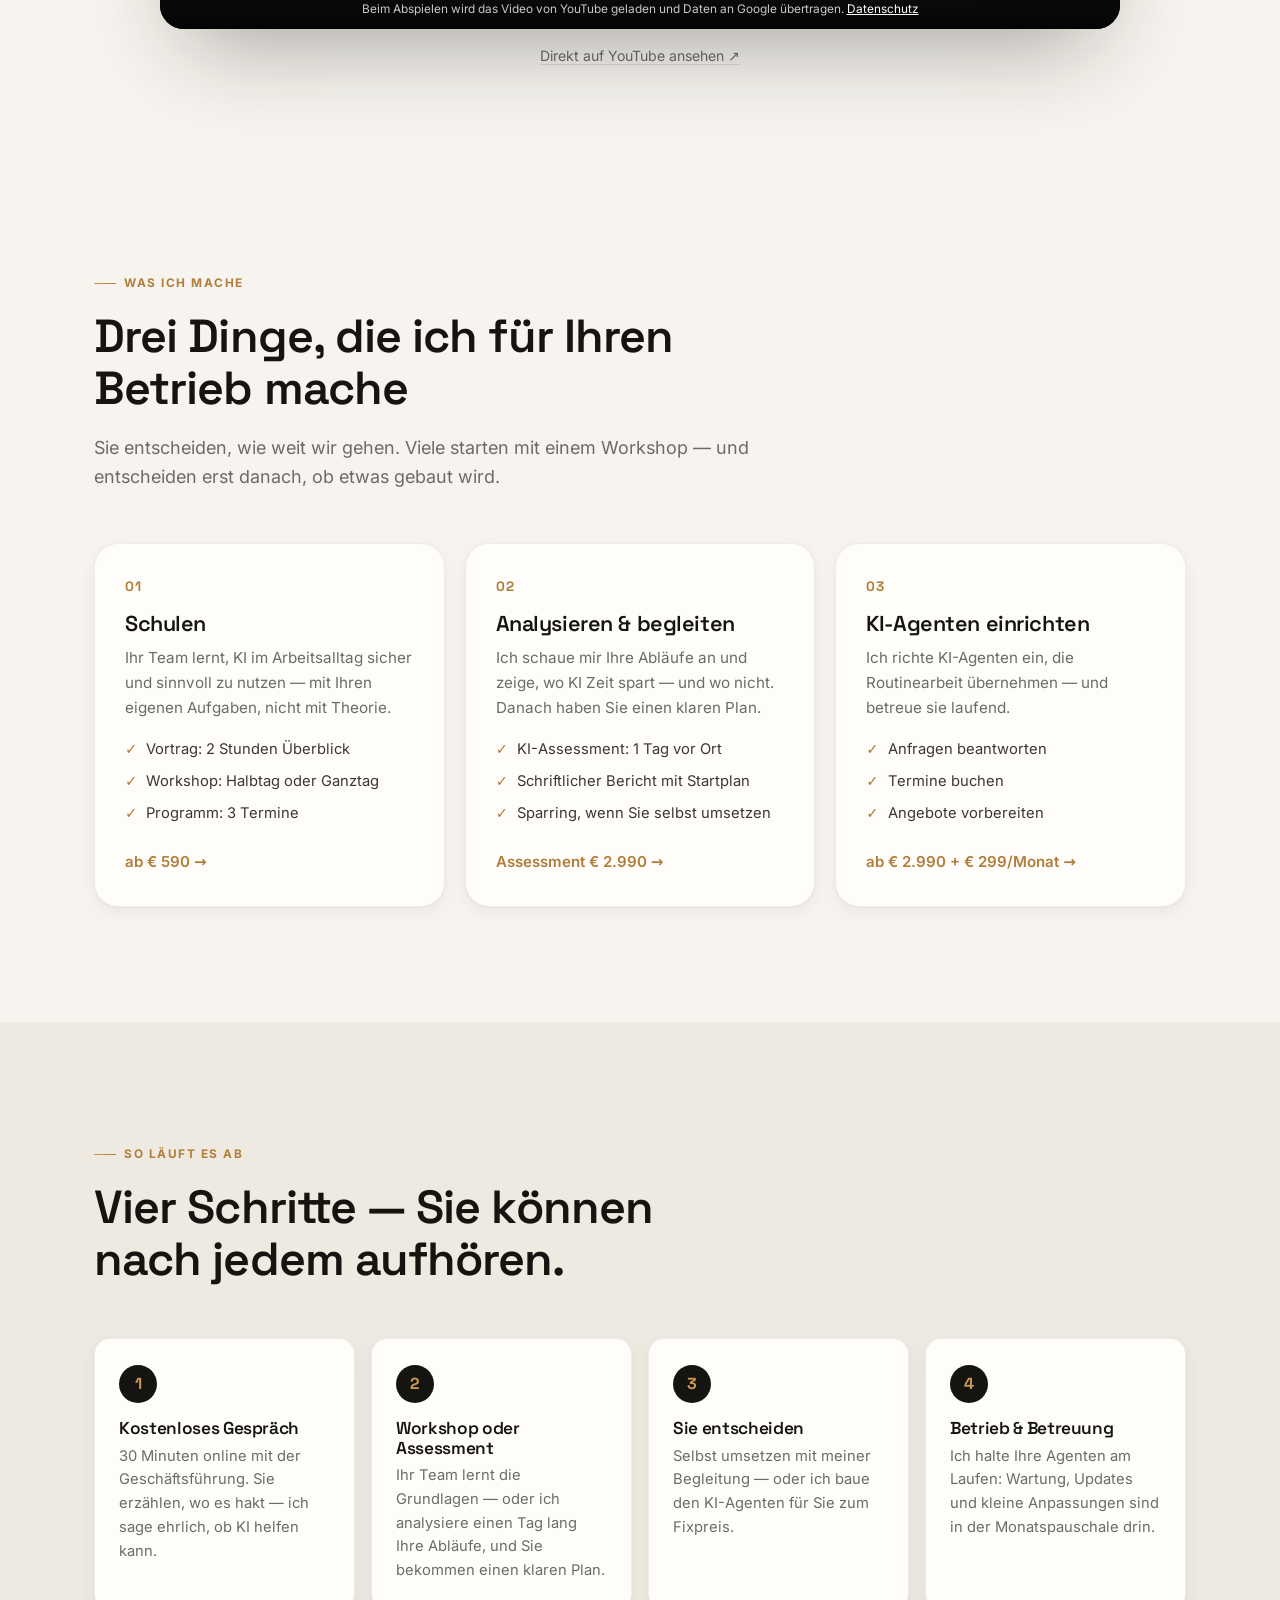
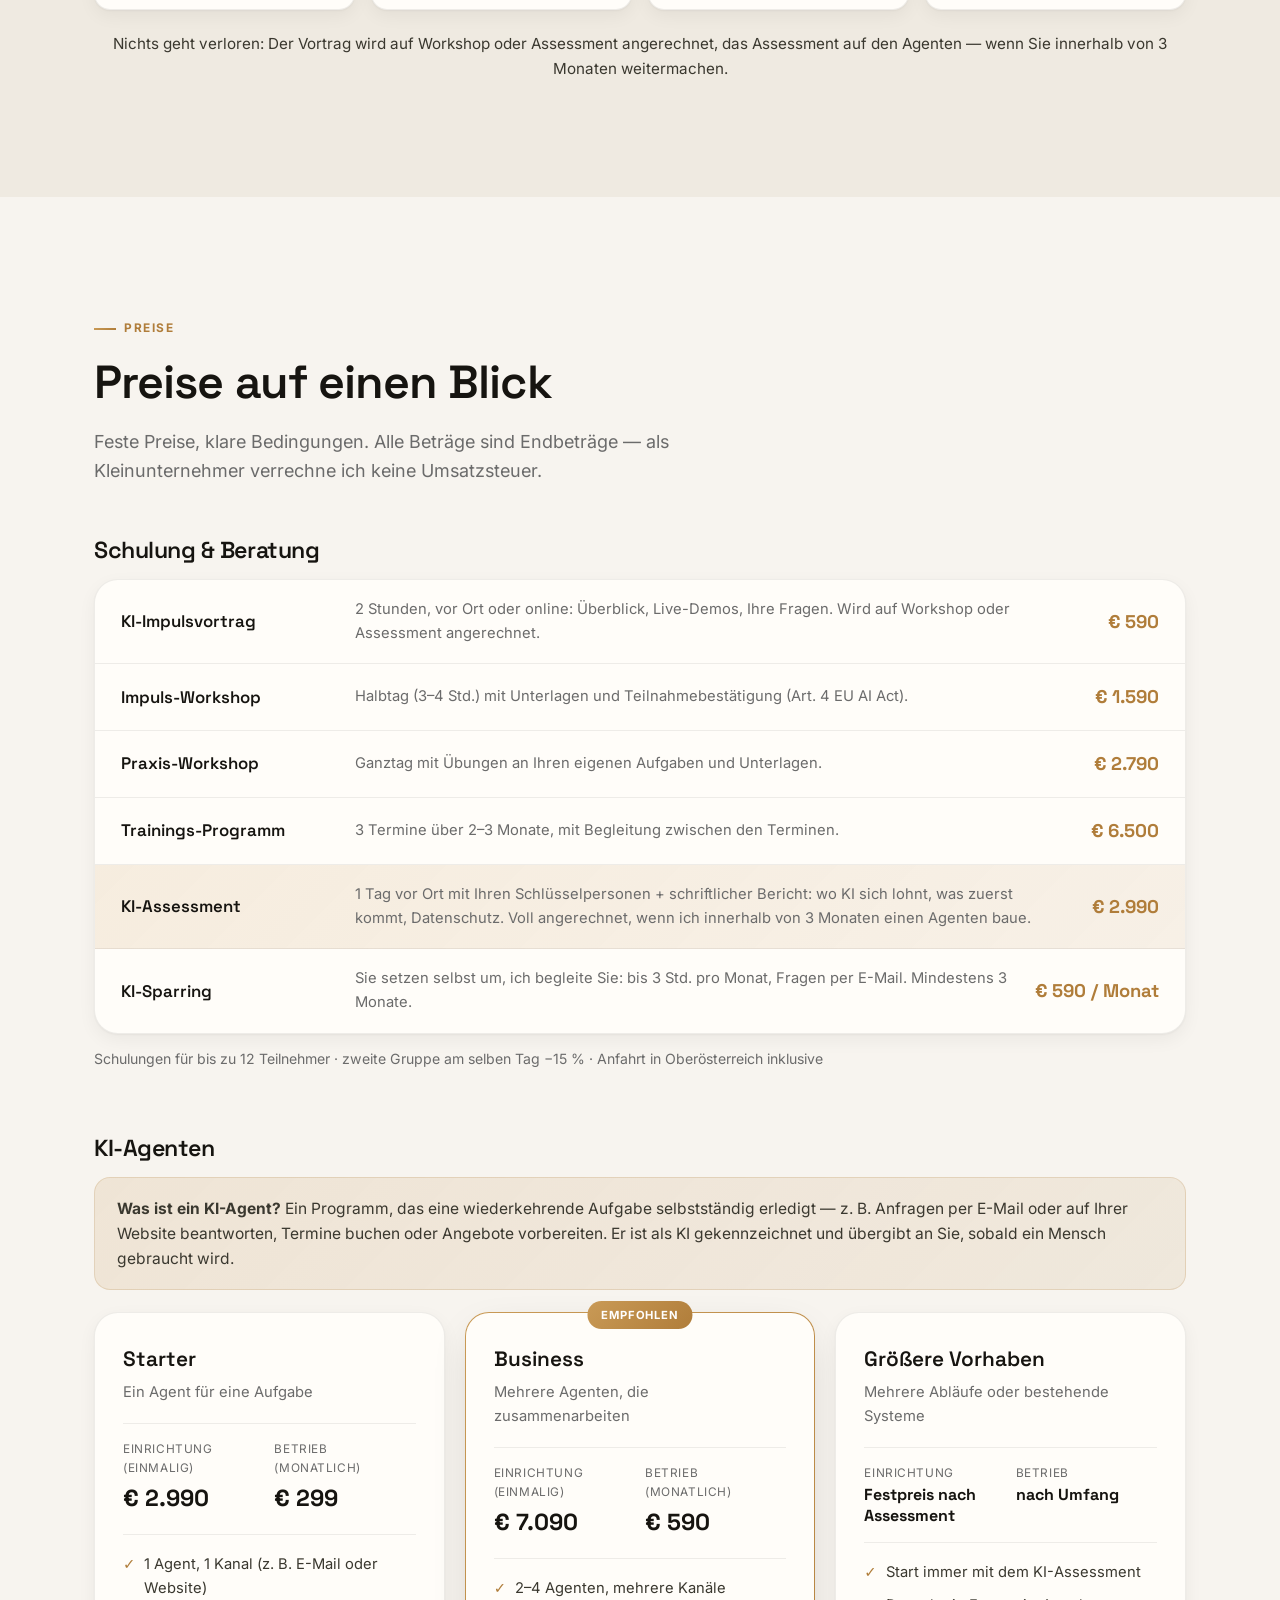
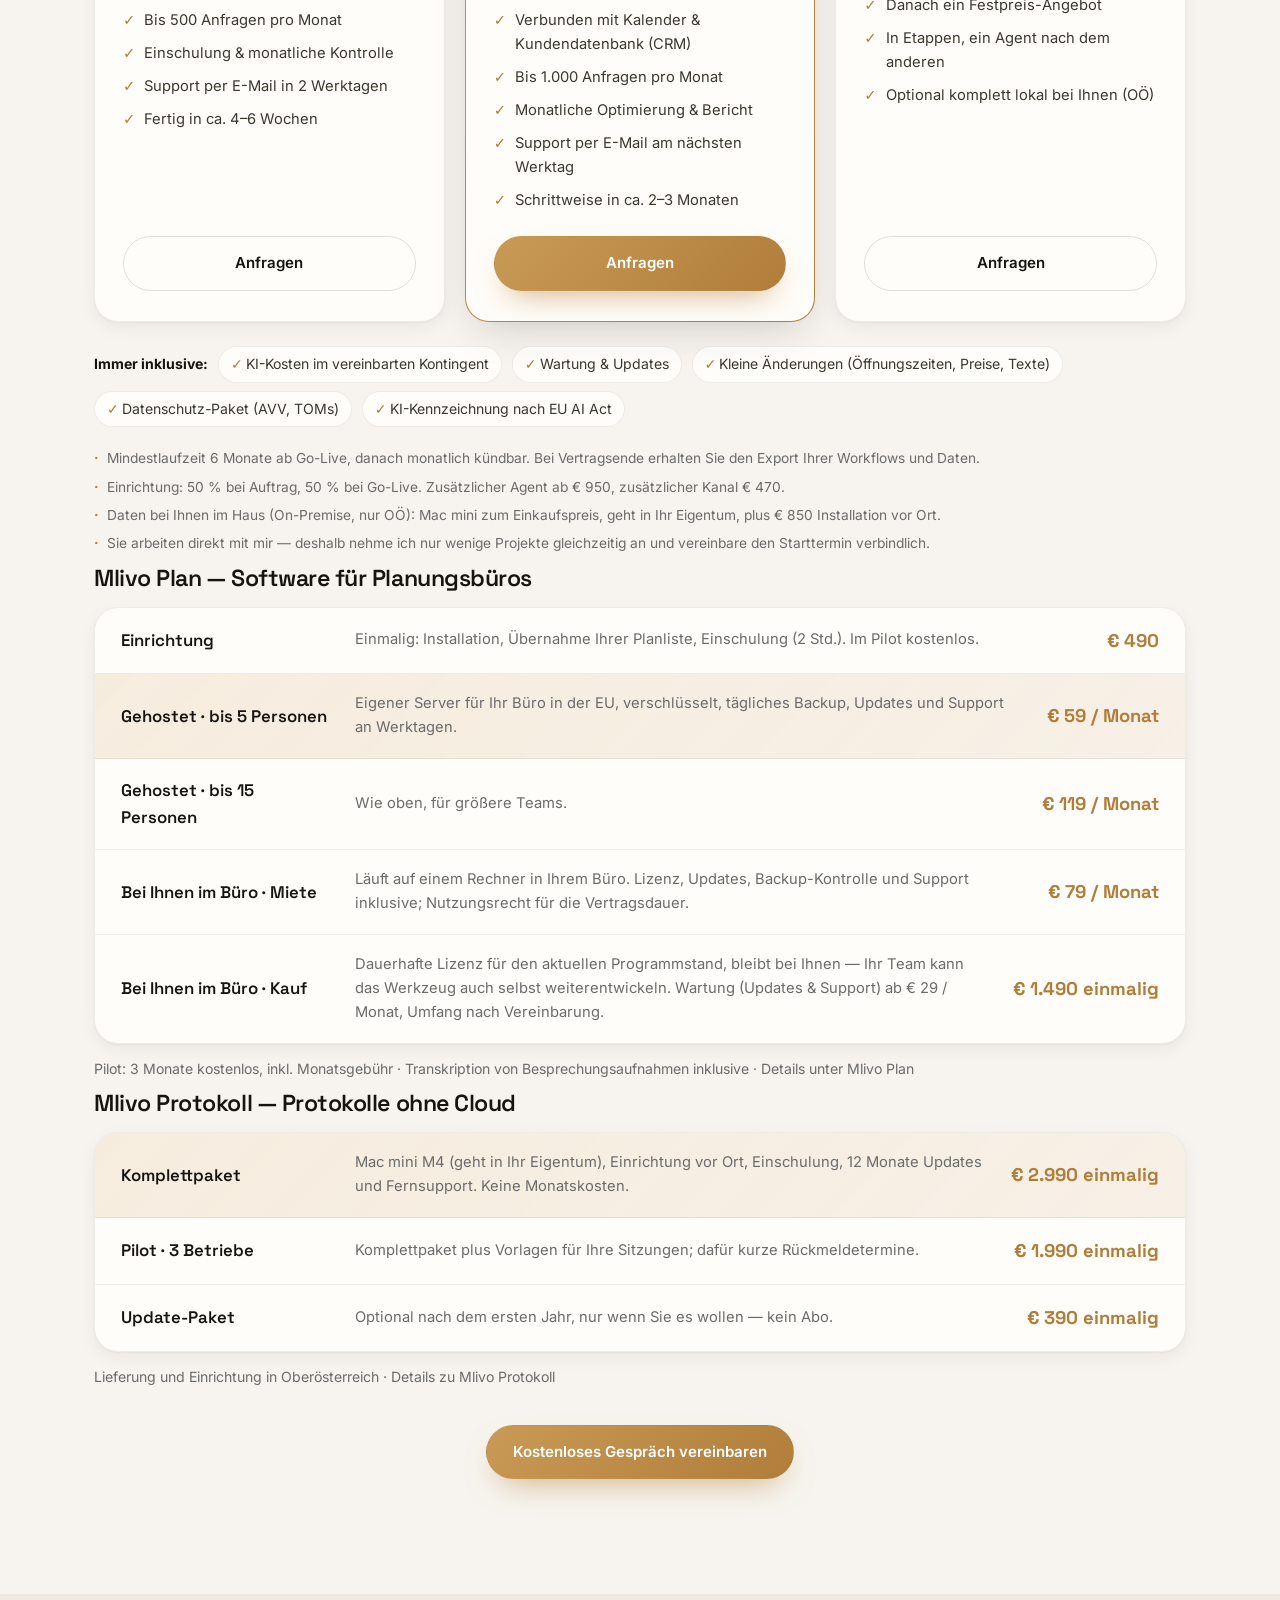
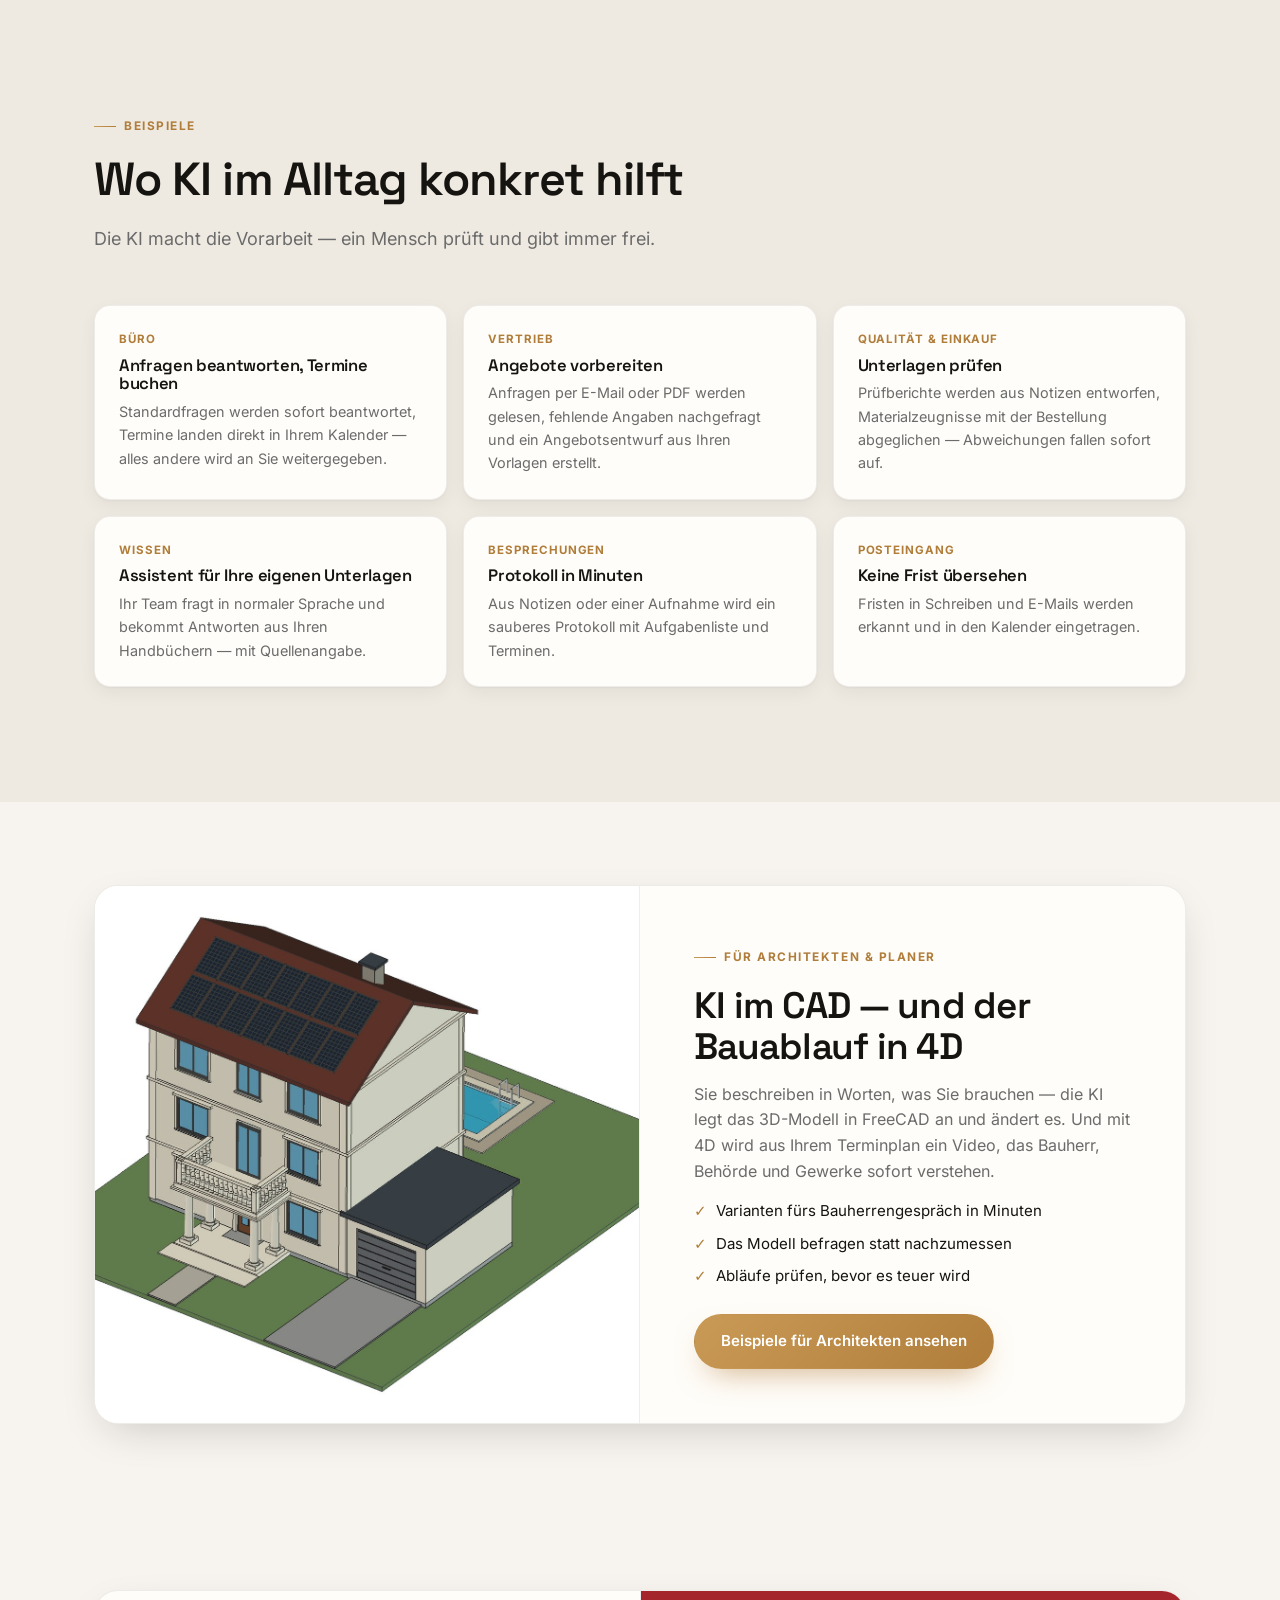
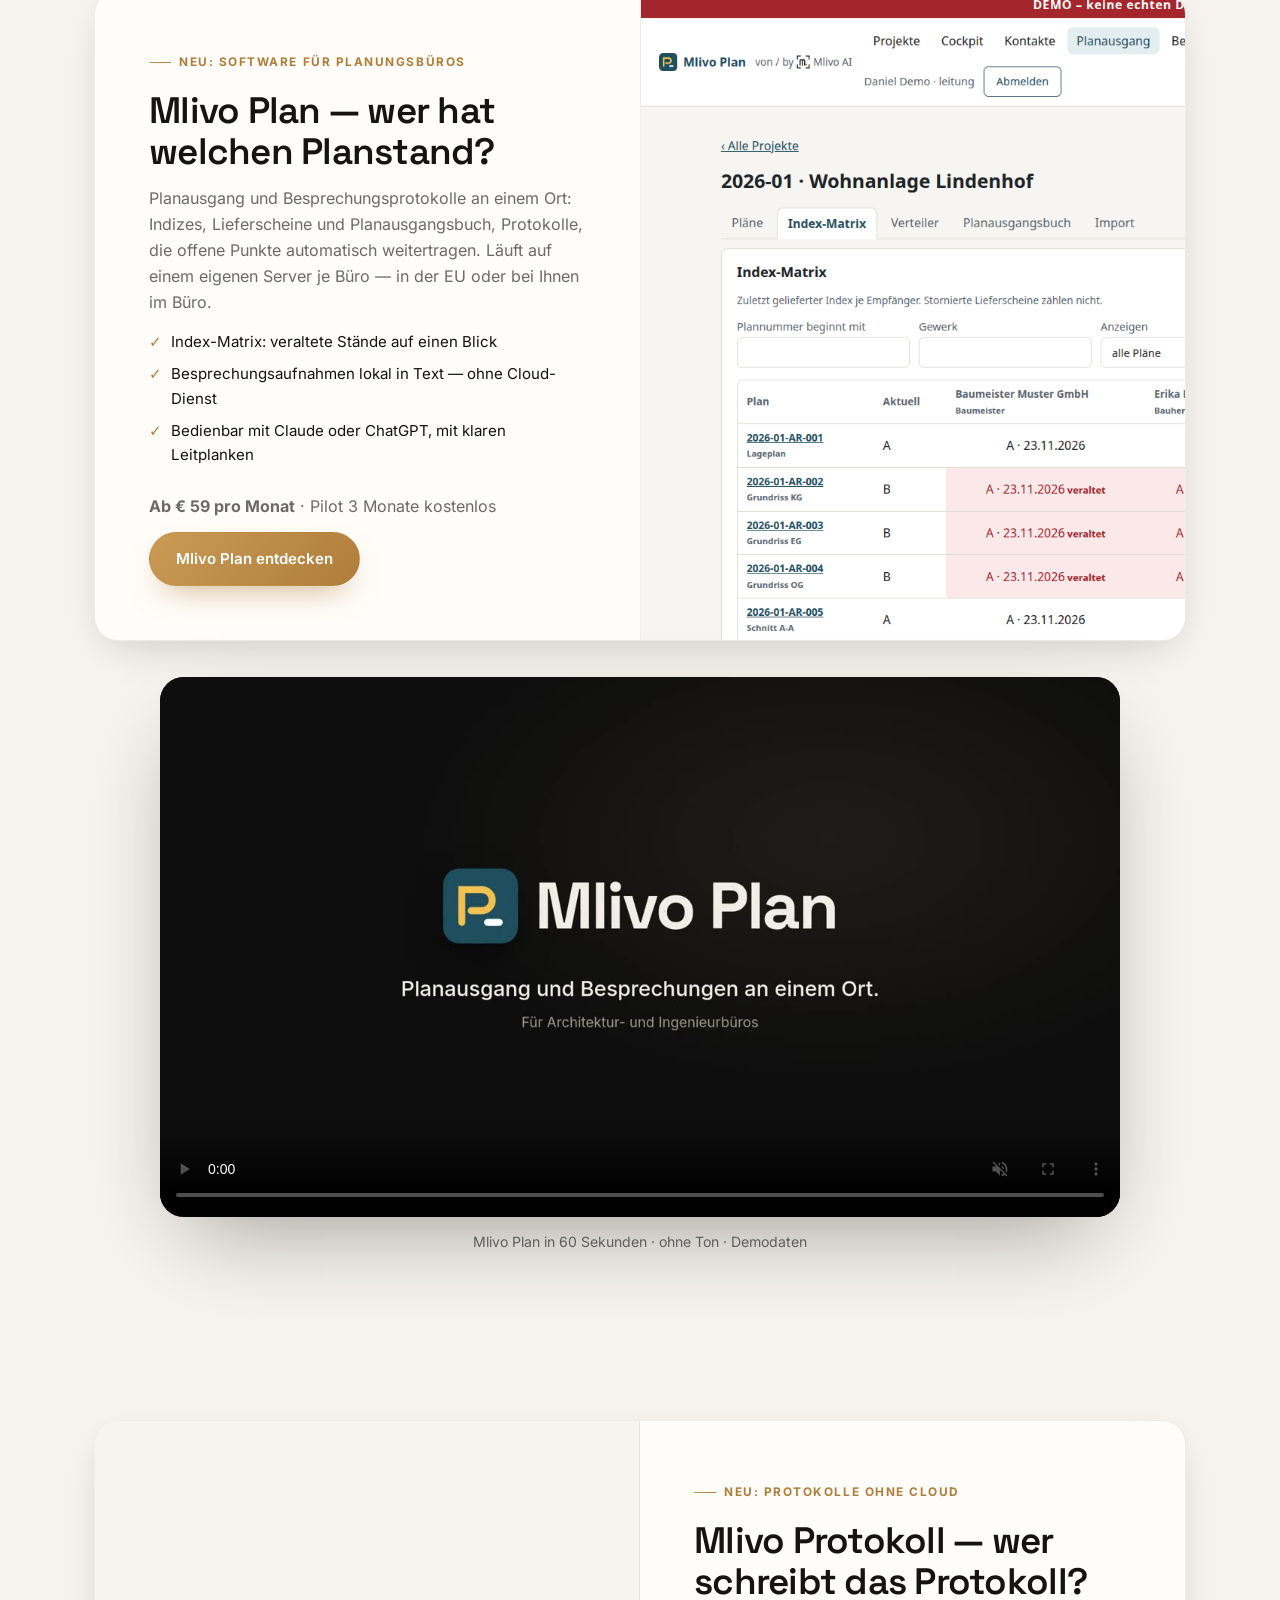
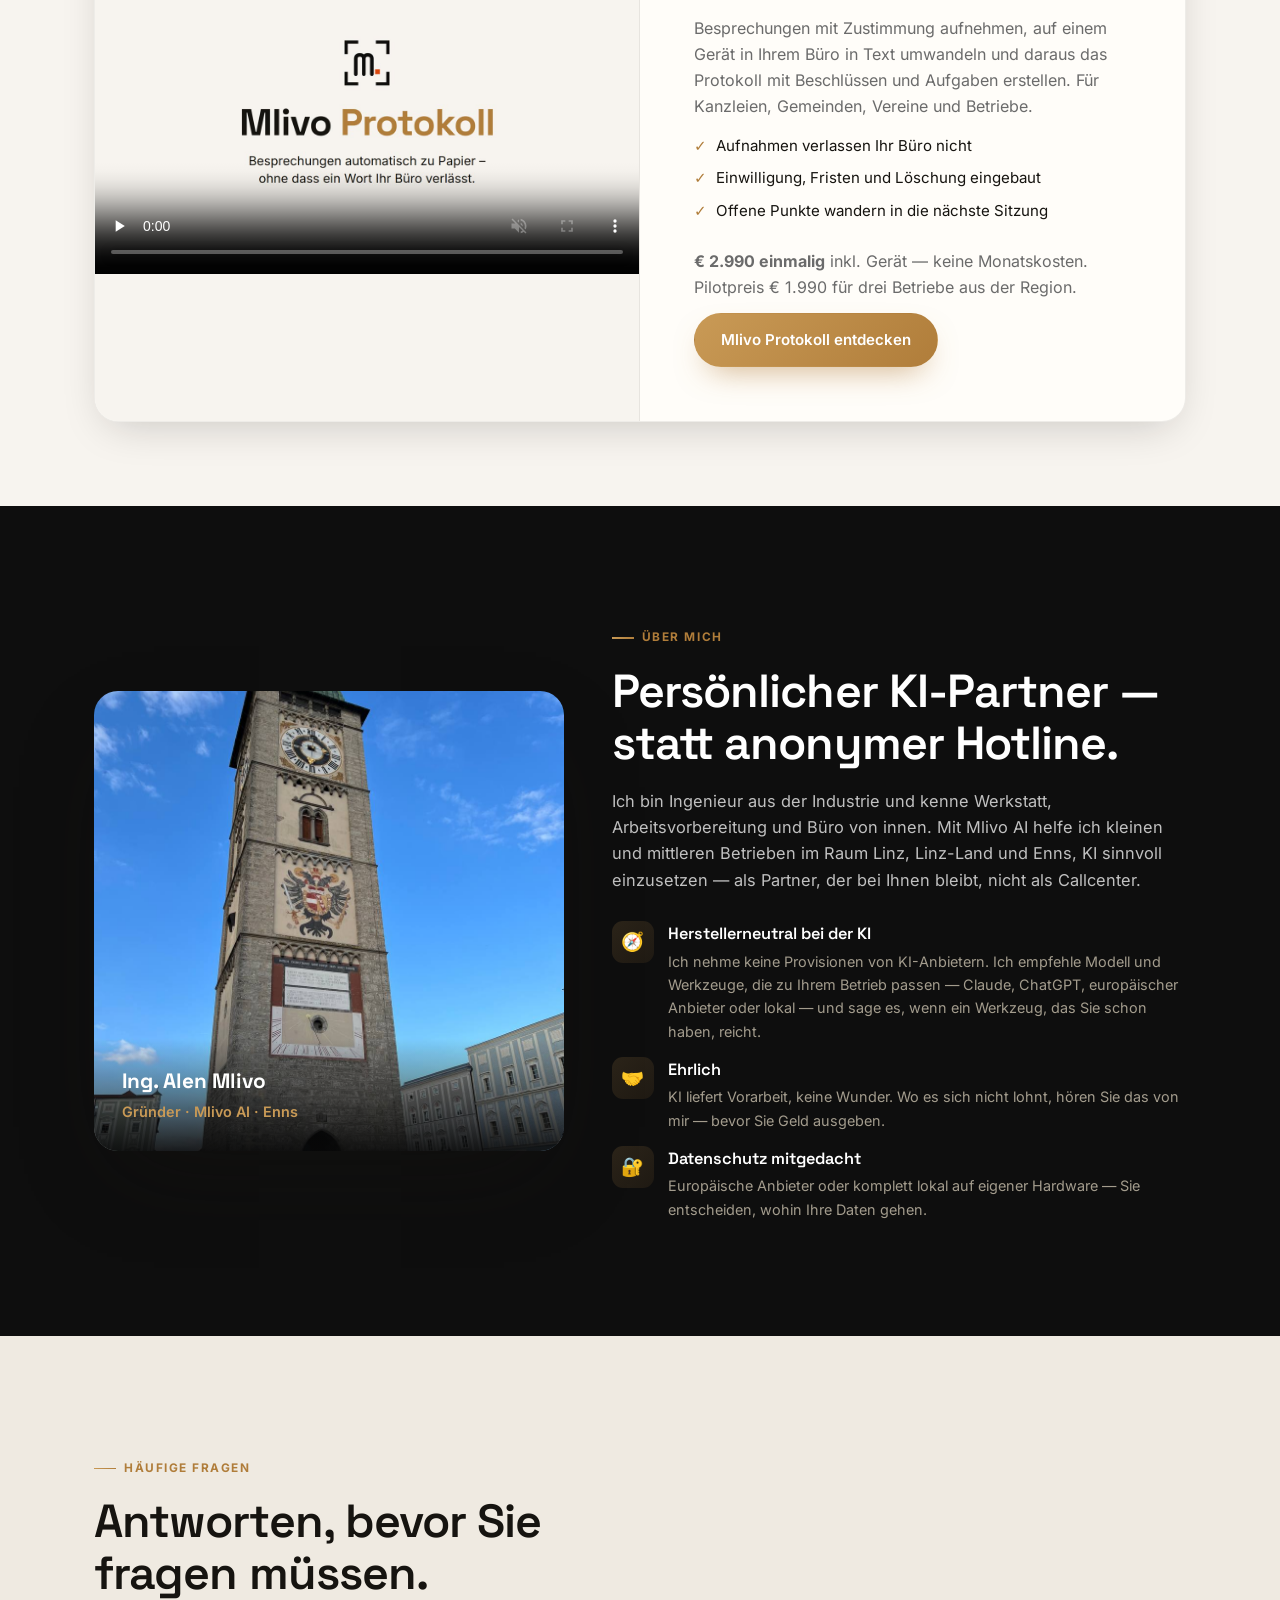
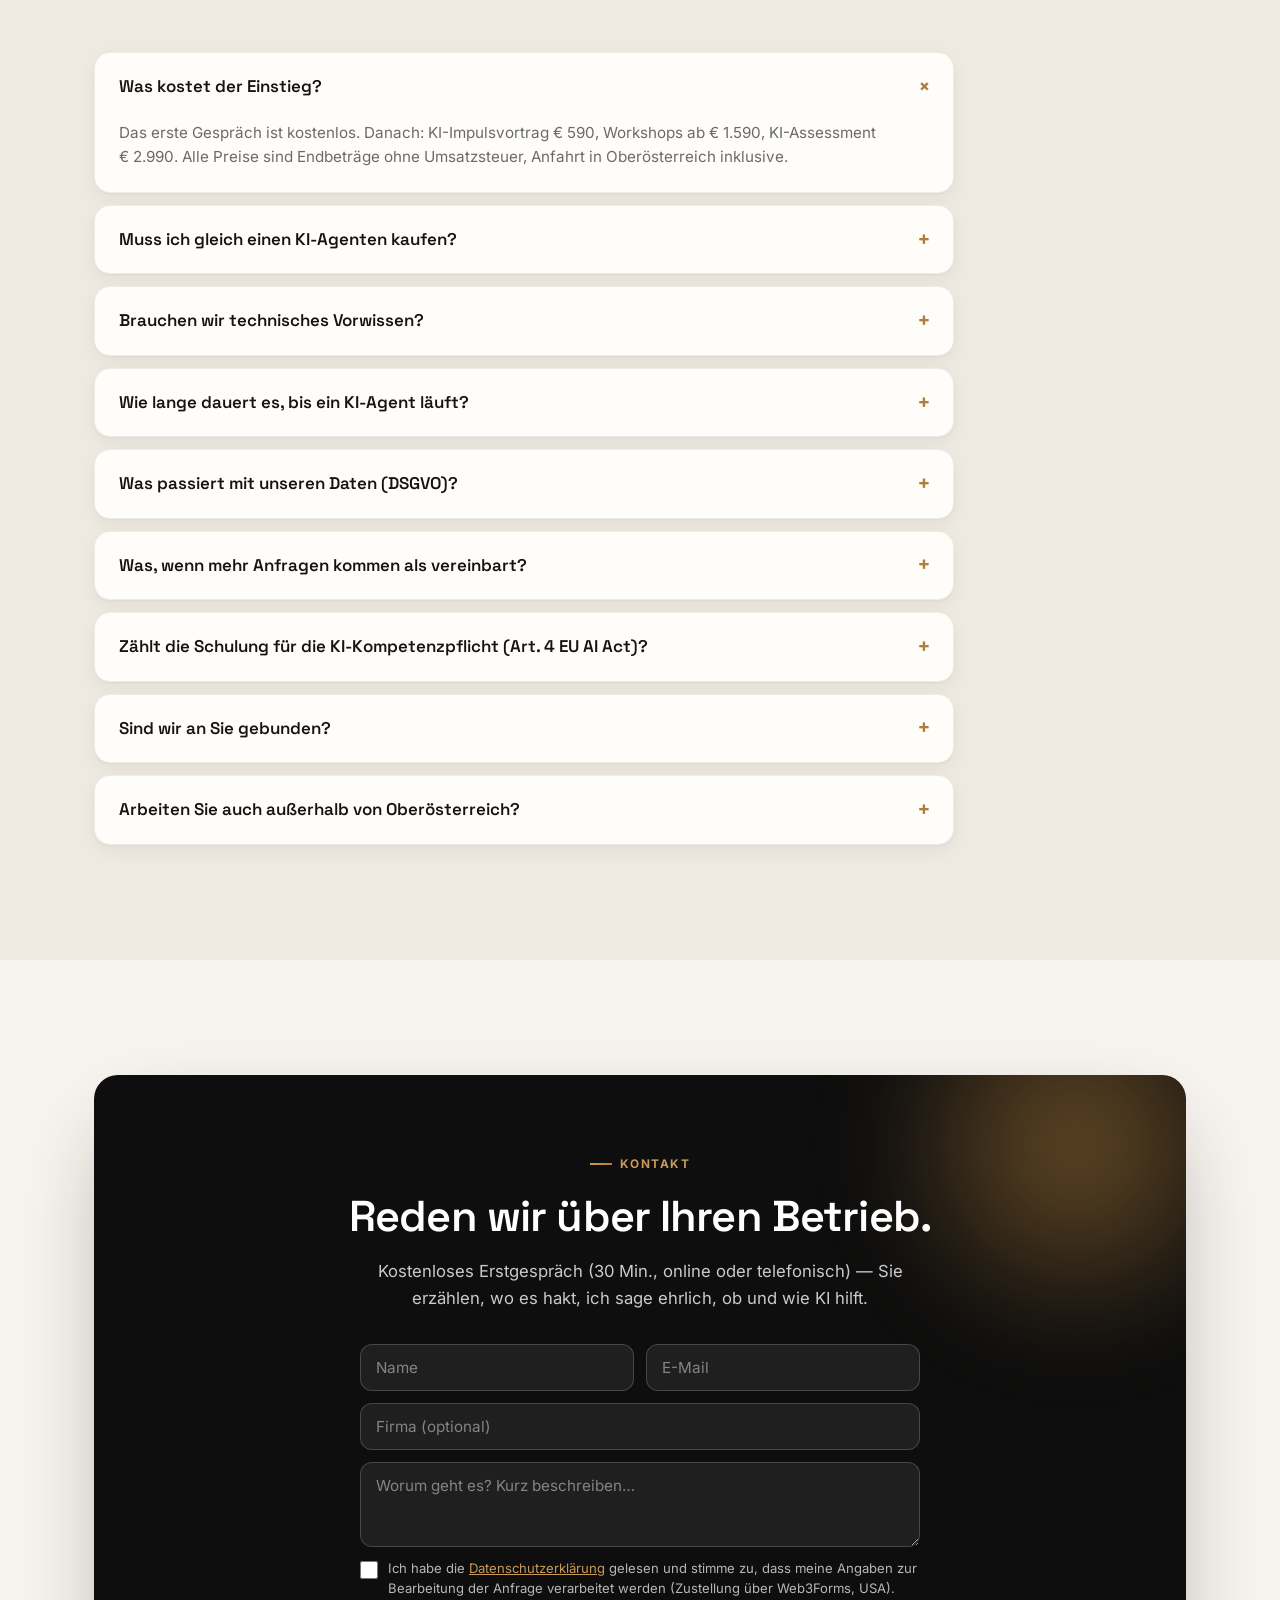
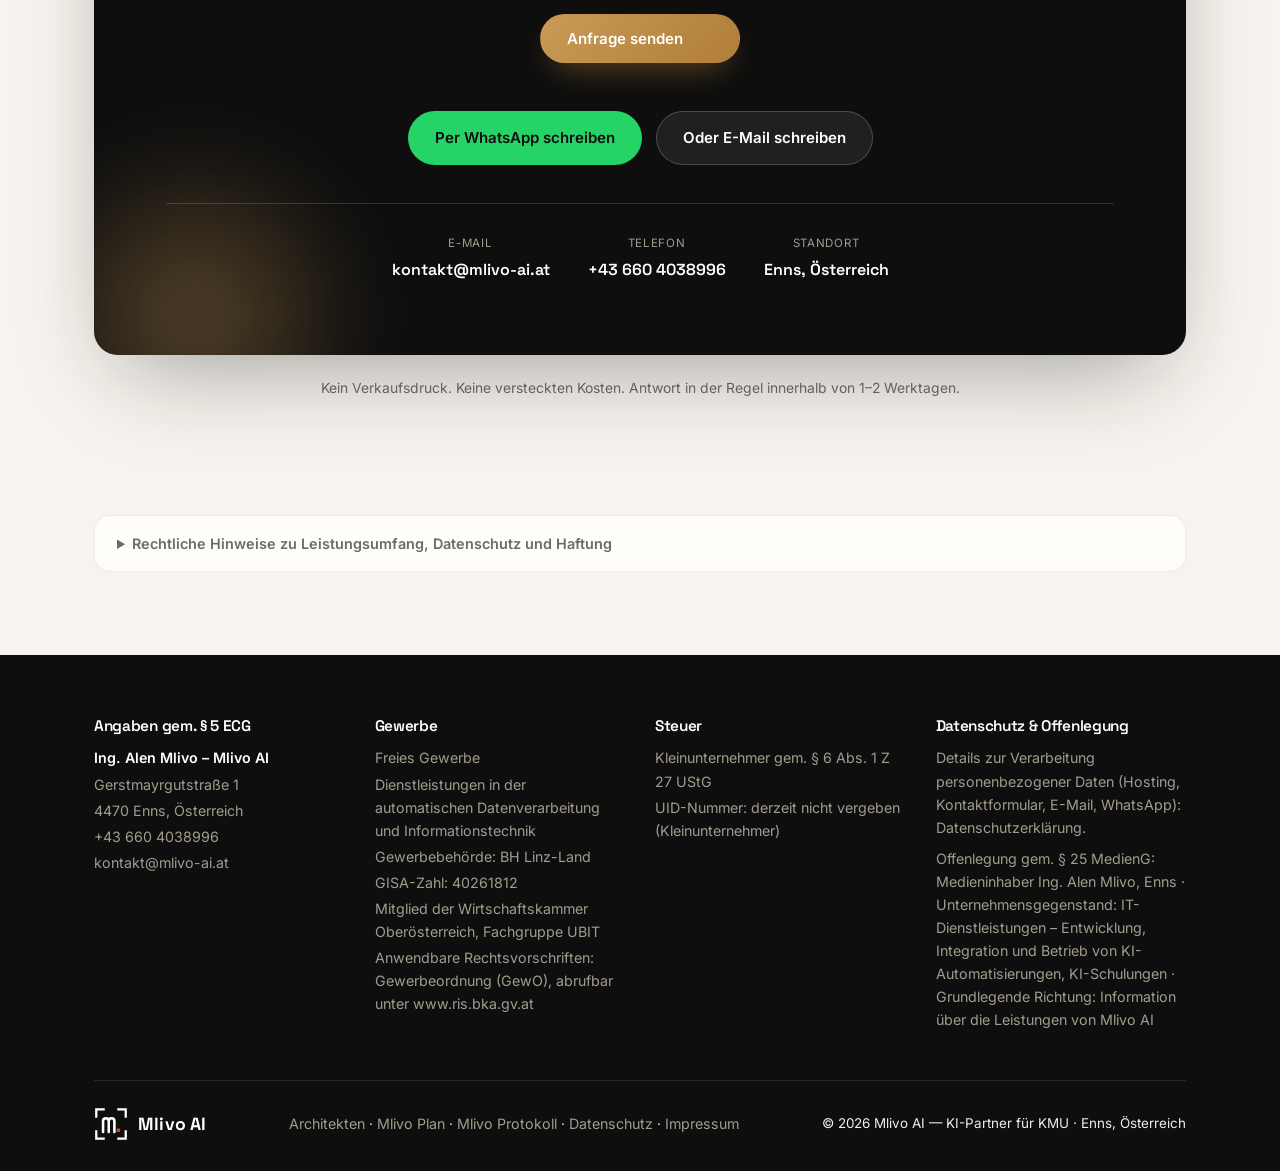
==== commit beec990c: "Mlivo Protokoll: Fixpreis 2.990 € einmalig (Pilot 1.990 €, Update-Paket 390 €), ohne Monatskosten Co" ====
--- a/index.html
+++ b/index.html
@@ -371,6 +371,14 @@
     </div>
     <p class="p-note reveal" data-en-html="Pilot: 3 months free, incl. monthly fee · transcription of meeting recordings included · details on &lt;a href=&quot;/en/plan/&quot;&gt;Mlivo Plan&lt;/a&gt;">Pilot: 3 Monate kostenlos, inkl. Monatsgebühr · Transkription von Besprechungsaufnahmen inklusive · Details unter <a href="/plan/">Mlivo Plan</a></p>
 
+    <h3 class="p-h reveal" id="preise-protokoll" data-en="Mlivo Protokoll — minutes without the cloud">Mlivo Protokoll — Protokolle ohne Cloud</h3>
+    <div class="ptable reveal">
+      <div class="pr hl"><div class="pn" data-en="Complete package">Komplettpaket</div><div class="pd" data-en="Mac mini M4 (becomes your property), setup on site, training, 12 months of updates and remote support. No monthly fees.">Mac mini M4 (geht in Ihr Eigentum), Einrichtung vor Ort, Einschulung, 12 Monate Updates und Fernsupport. Keine Monatskosten.</div><div class="pp" data-en="€&nbsp;2,990 one-off">€&nbsp;2.990 einmalig</div></div>
+      <div class="pr"><div class="pn" data-en="Pilot · 3 businesses">Pilot · 3 Betriebe</div><div class="pd" data-en="Complete package plus templates for your meetings; in return short feedback calls.">Komplettpaket plus Vorlagen für Ihre Sitzungen; dafür kurze Rückmeldetermine.</div><div class="pp" data-en="€&nbsp;1,990 one-off">€&nbsp;1.990 einmalig</div></div>
+      <div class="pr"><div class="pn" data-en="Update package">Update-Paket</div><div class="pd" data-en="Optional after the first year, only when you want it — no subscription.">Optional nach dem ersten Jahr, nur wenn Sie es wollen — kein Abo.</div><div class="pp" data-en="€&nbsp;390 one-off">€&nbsp;390 einmalig</div></div>
+    </div>
+    <p class="p-note reveal" data-en-html="Delivery and setup in Upper Austria · details on &lt;a href=&quot;/en/protocol/&quot;&gt;Mlivo Protokoll&lt;/a&gt;">Lieferung und Einrichtung in Oberösterreich · Details zu <a href="/protokoll/">Mlivo Protokoll</a></p>
+
     <div class="center-cta reveal"><a href="#contact" class="btn btn-primary" data-en="Book the free conversation">Kostenloses Gespräch vereinbaren</a></div>
   </div>
 </section>
@@ -453,7 +461,7 @@
           <li data-en="Consent, retention periods and erasure built in">Einwilligung, Fristen und Löschung eingebaut</li>
           <li data-en="Open items carry forward to the next meeting">Offene Punkte wandern in die nächste Sitzung</li>
         </ul>
-        <p data-en-html="&lt;b&gt;Pilot for three businesses&lt;/b&gt; from the region"><b>Pilot für drei Betriebe</b> aus der Region</p>
+        <p data-en-html="&lt;b&gt;€&nbsp;2,990 one-off&lt;/b&gt; incl. device — no monthly fees. Pilot price €&nbsp;1,990 for three businesses from the region."><b>€&nbsp;2.990 einmalig</b> inkl. Gerät — keine Monatskosten. Pilotpreis €&nbsp;1.990 für drei Betriebe aus der Region.</p>
         <a href="/protokoll/" data-en-href="/en/protocol/" class="btn btn-primary" data-en="Discover Mlivo Protokoll">Mlivo Protokoll entdecken</a>
       </div>
     </div>
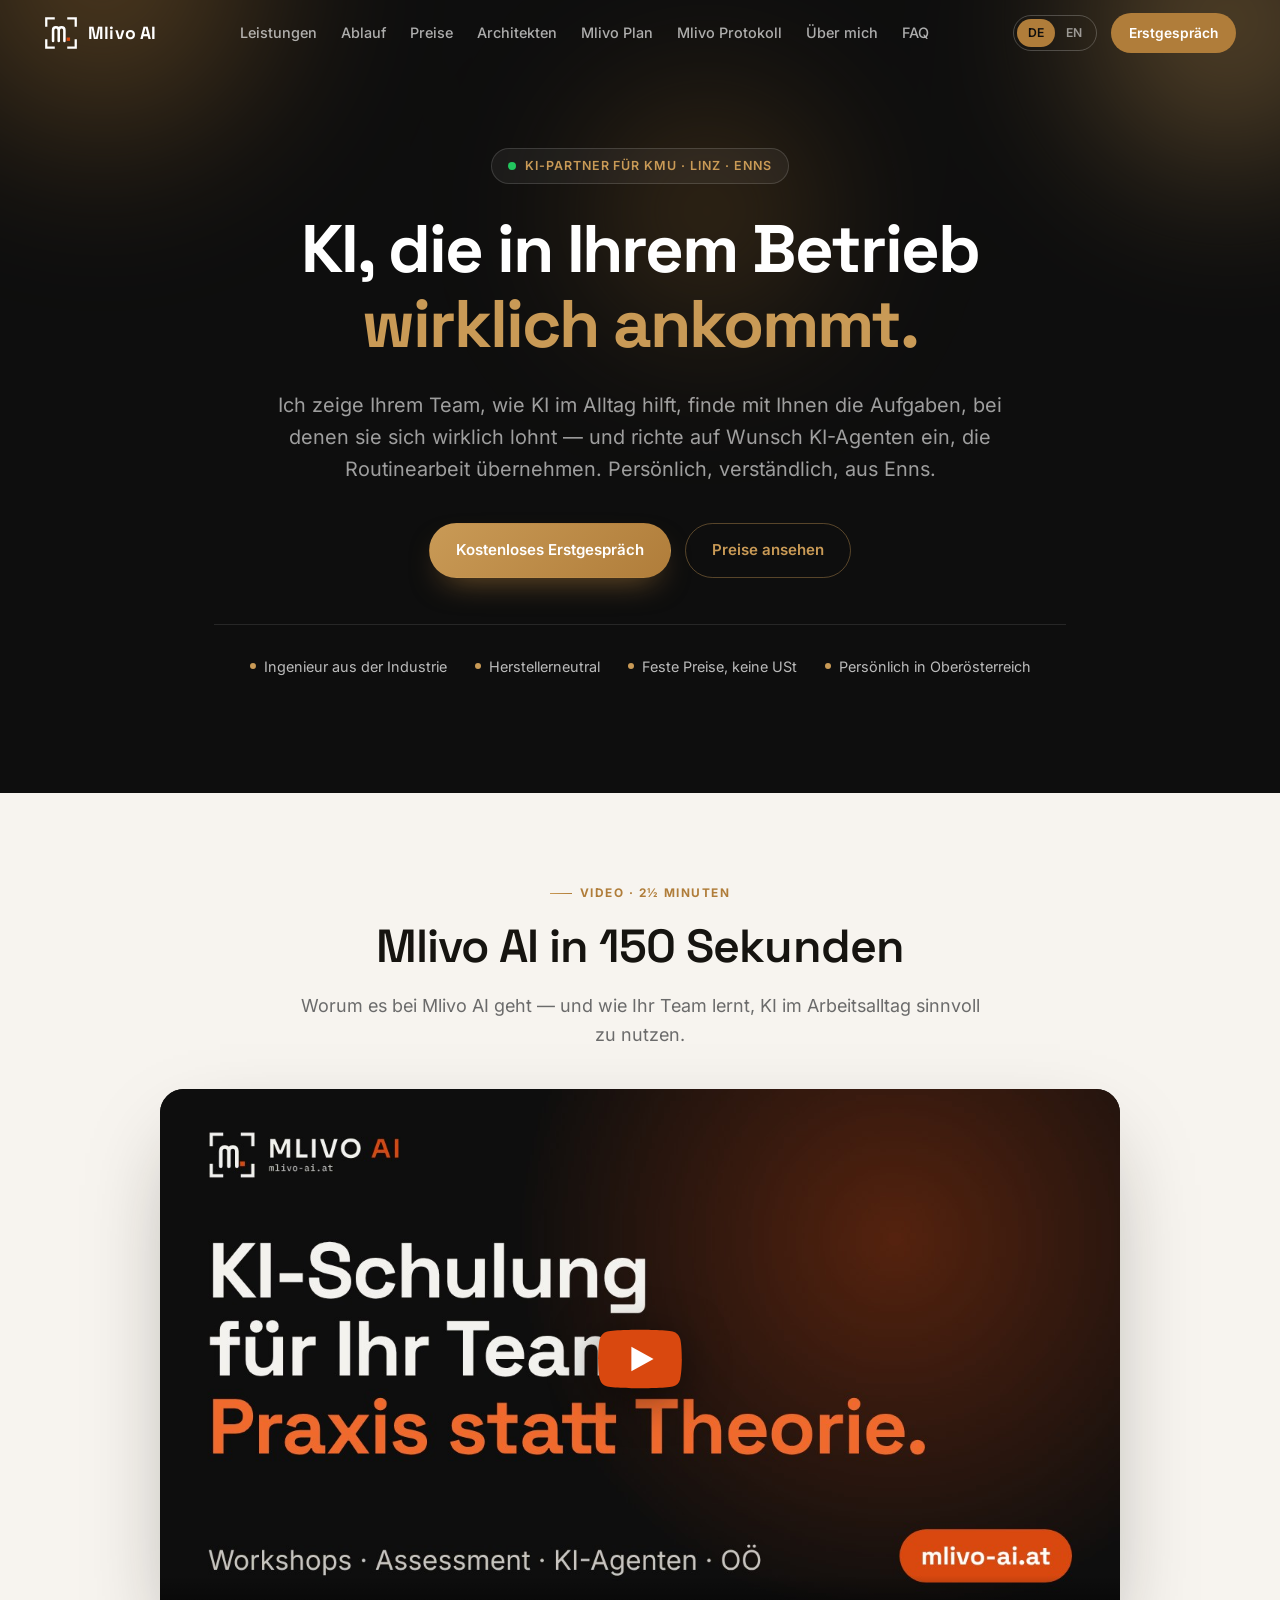
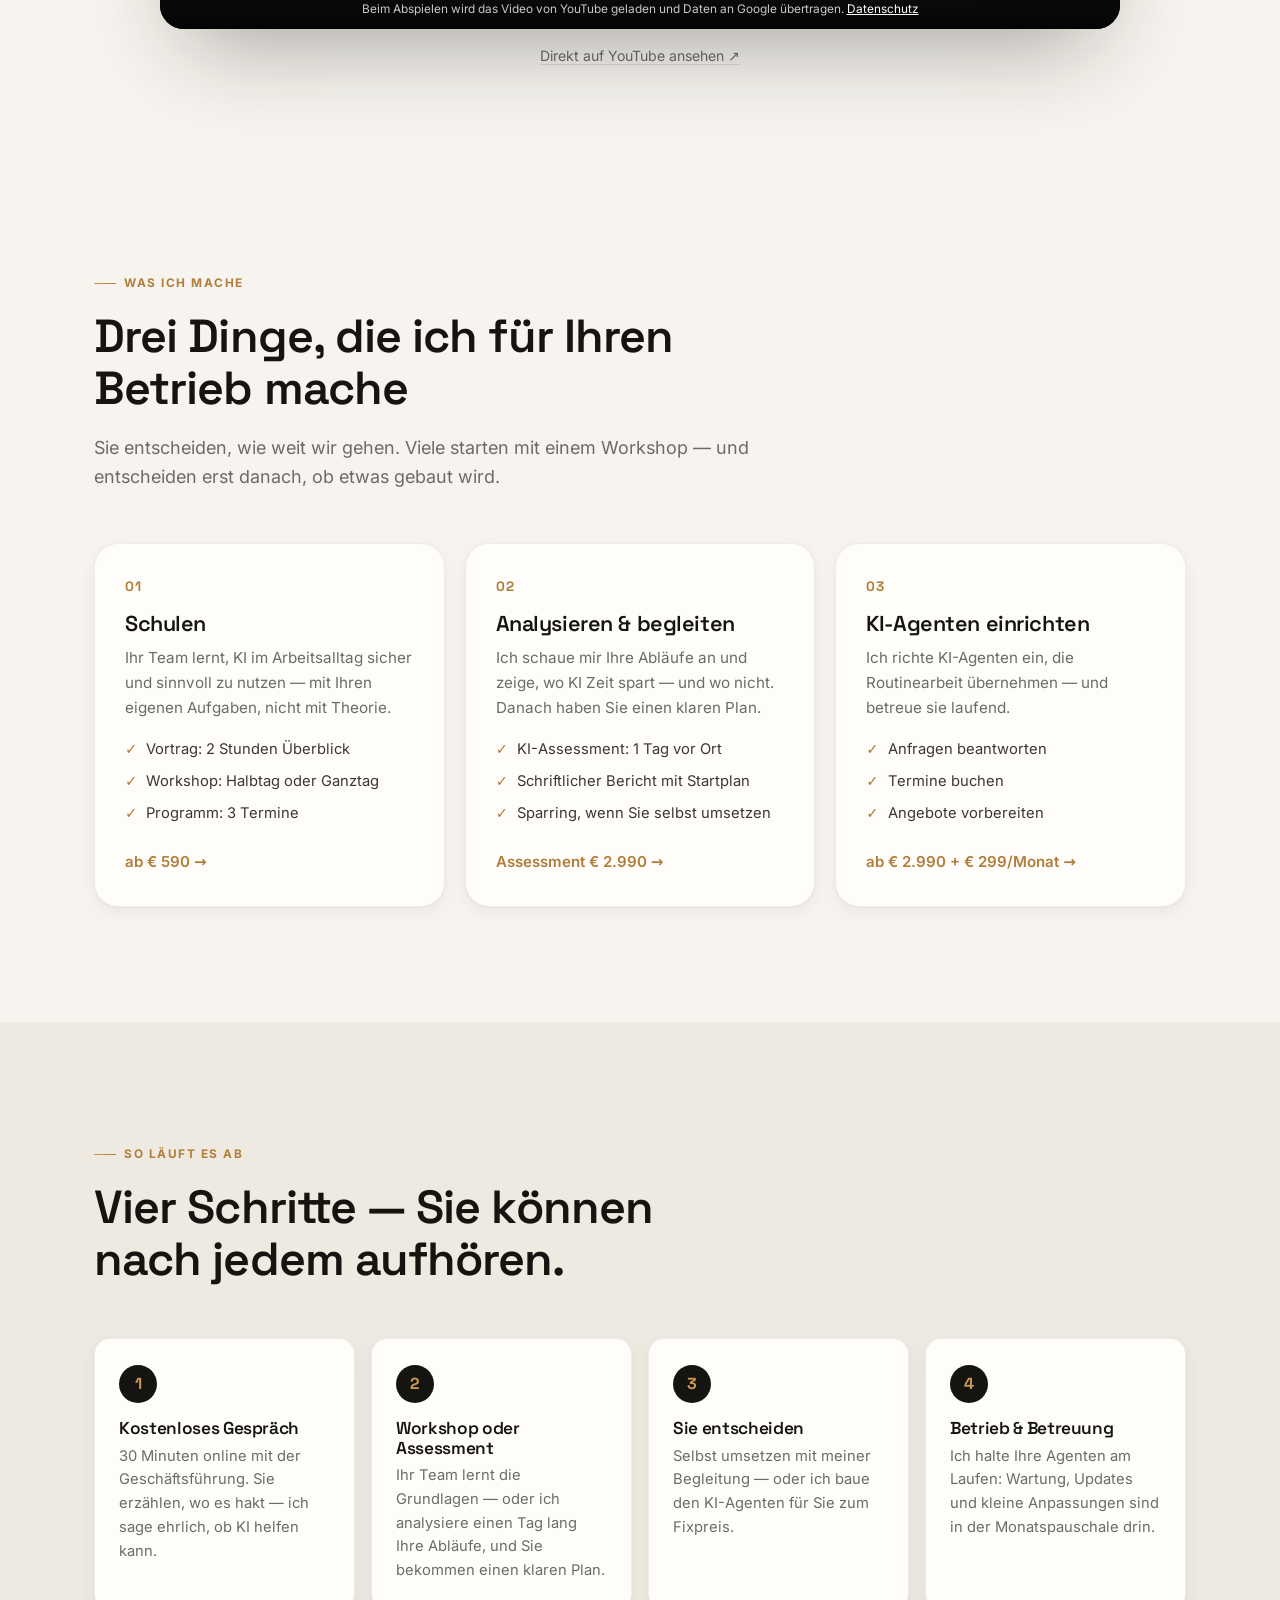
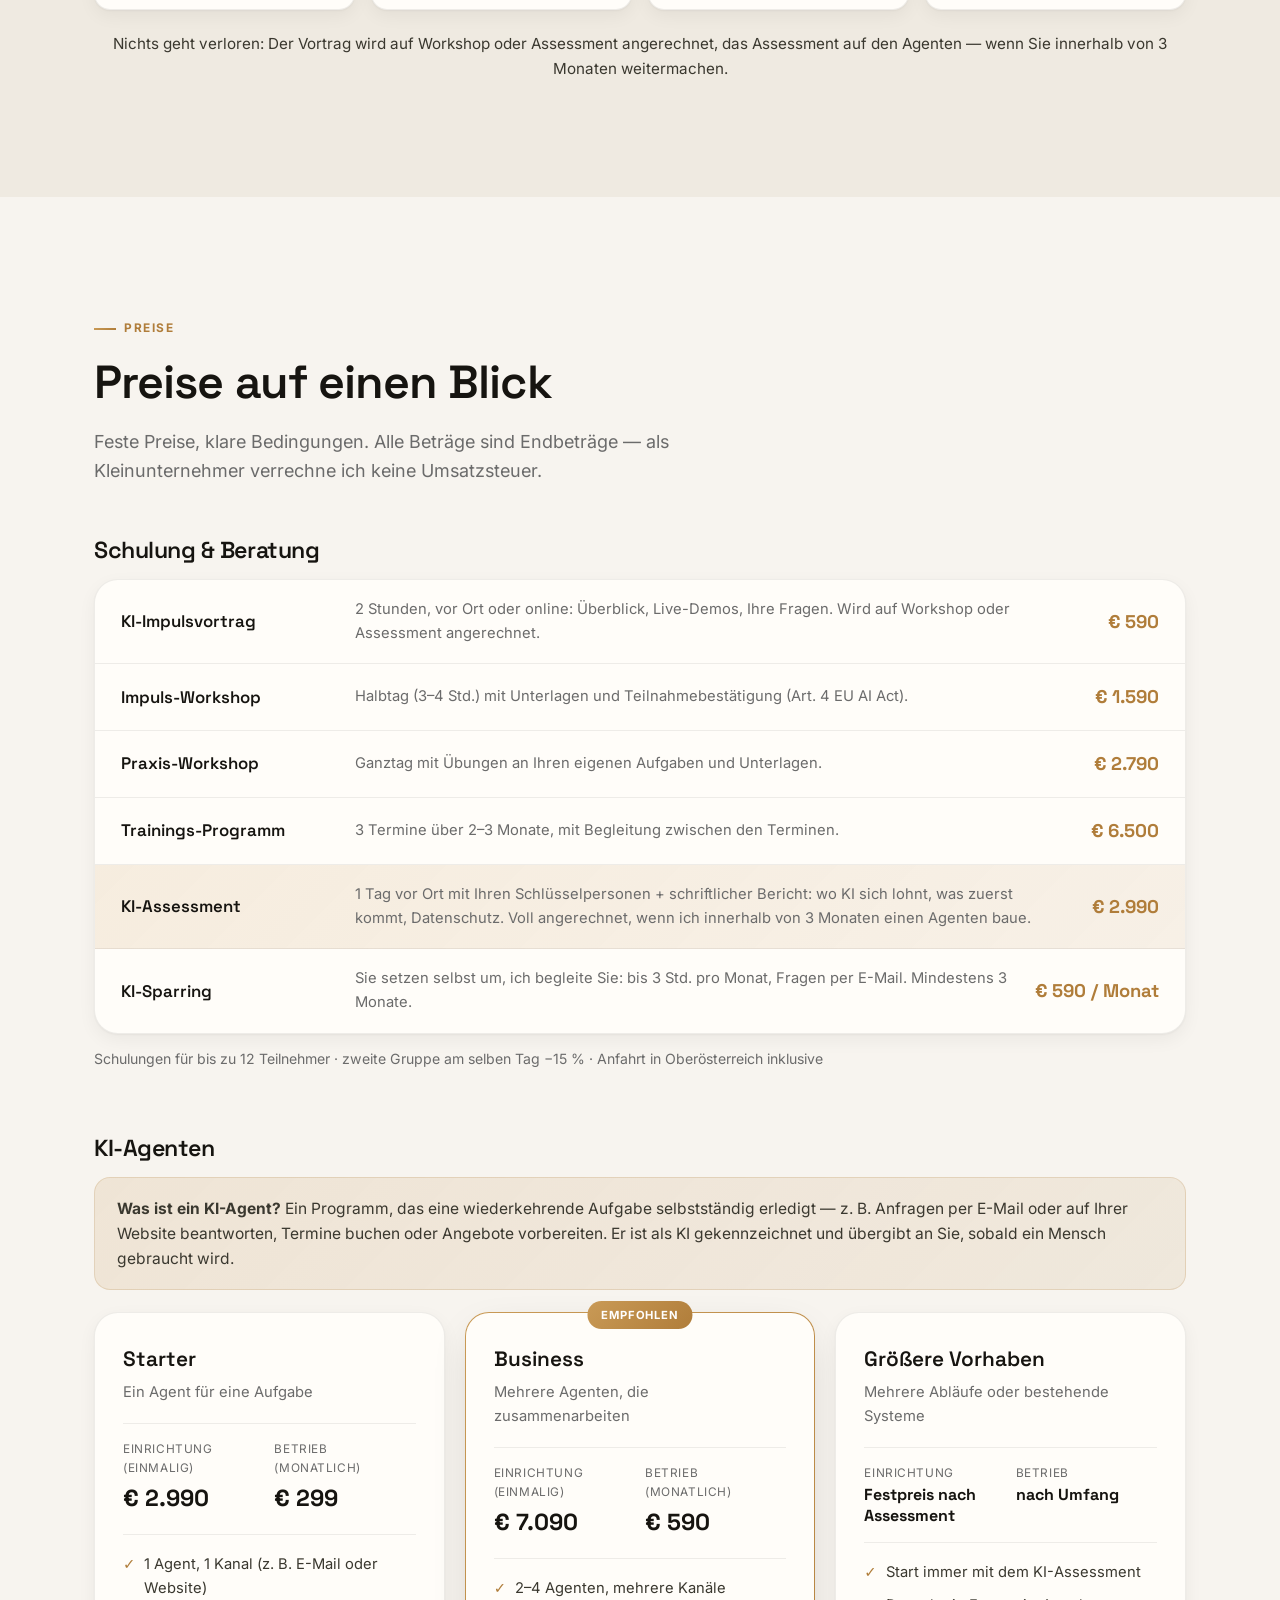
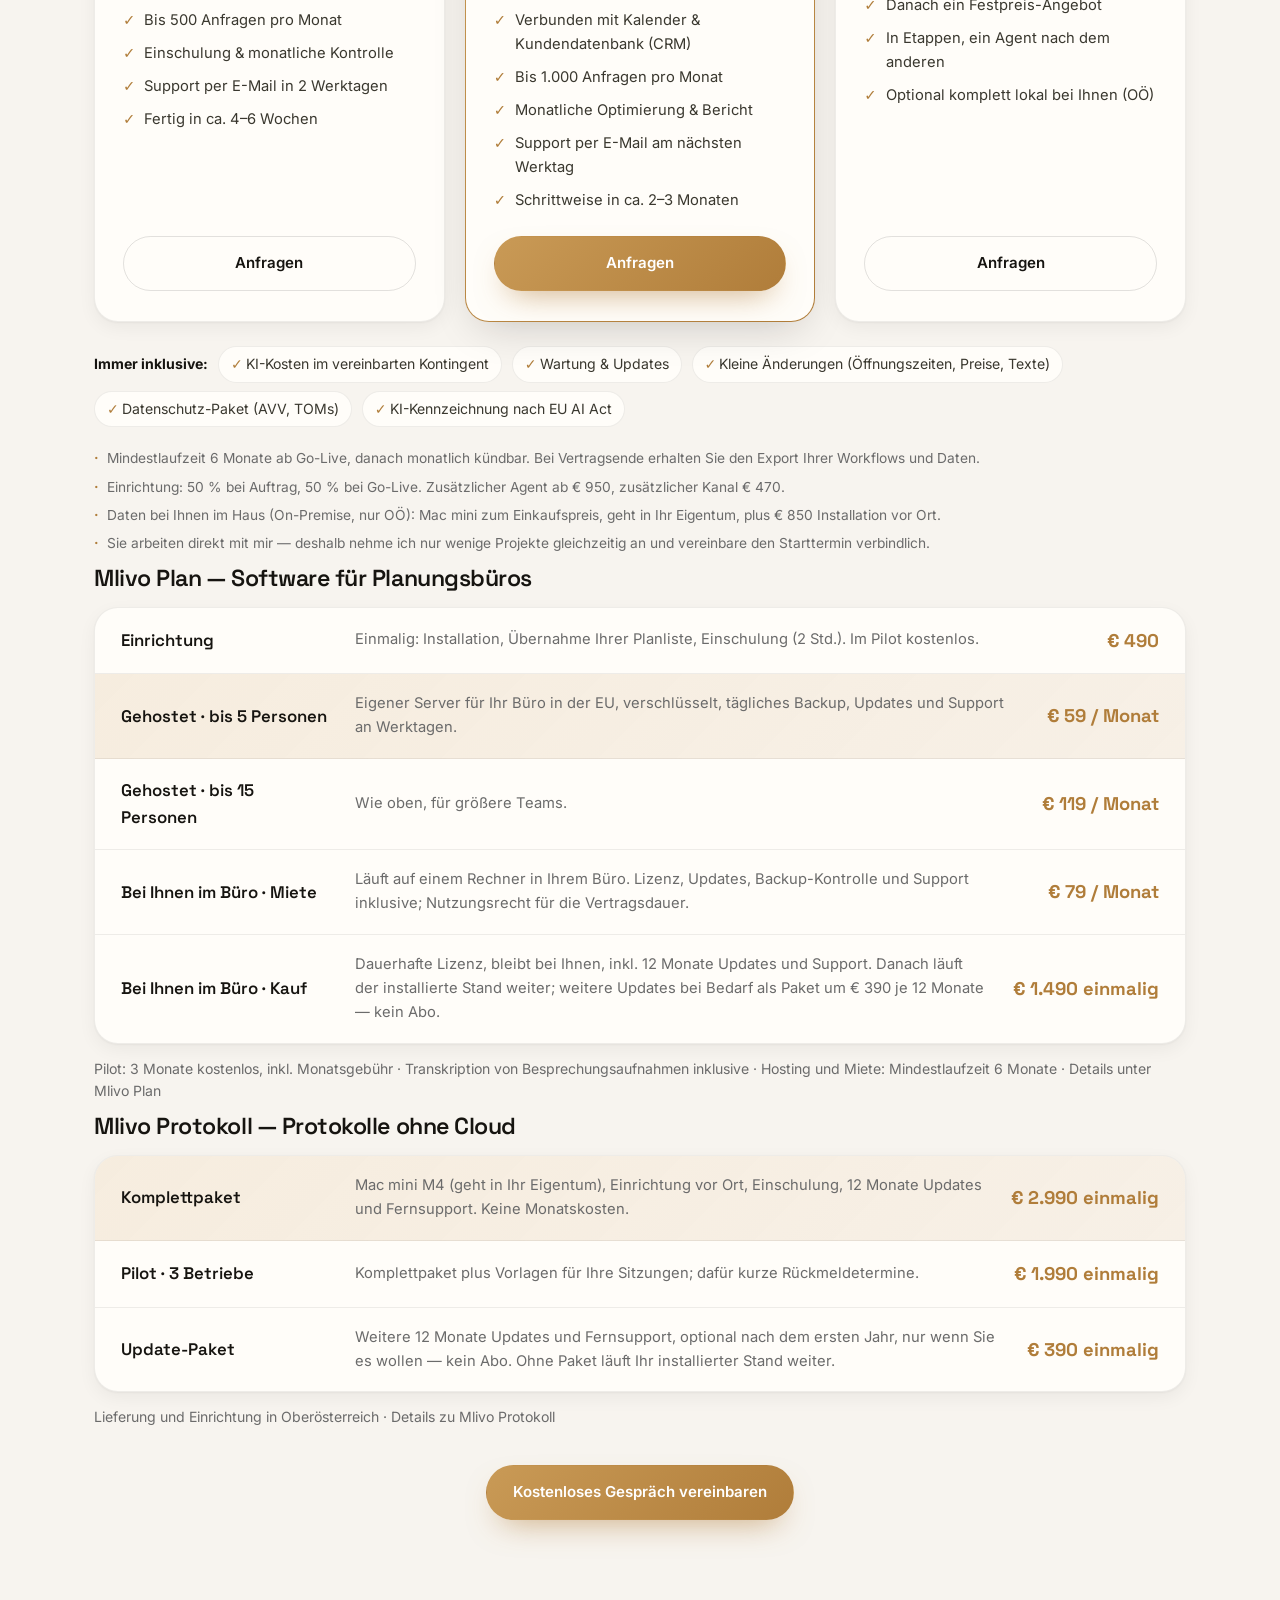
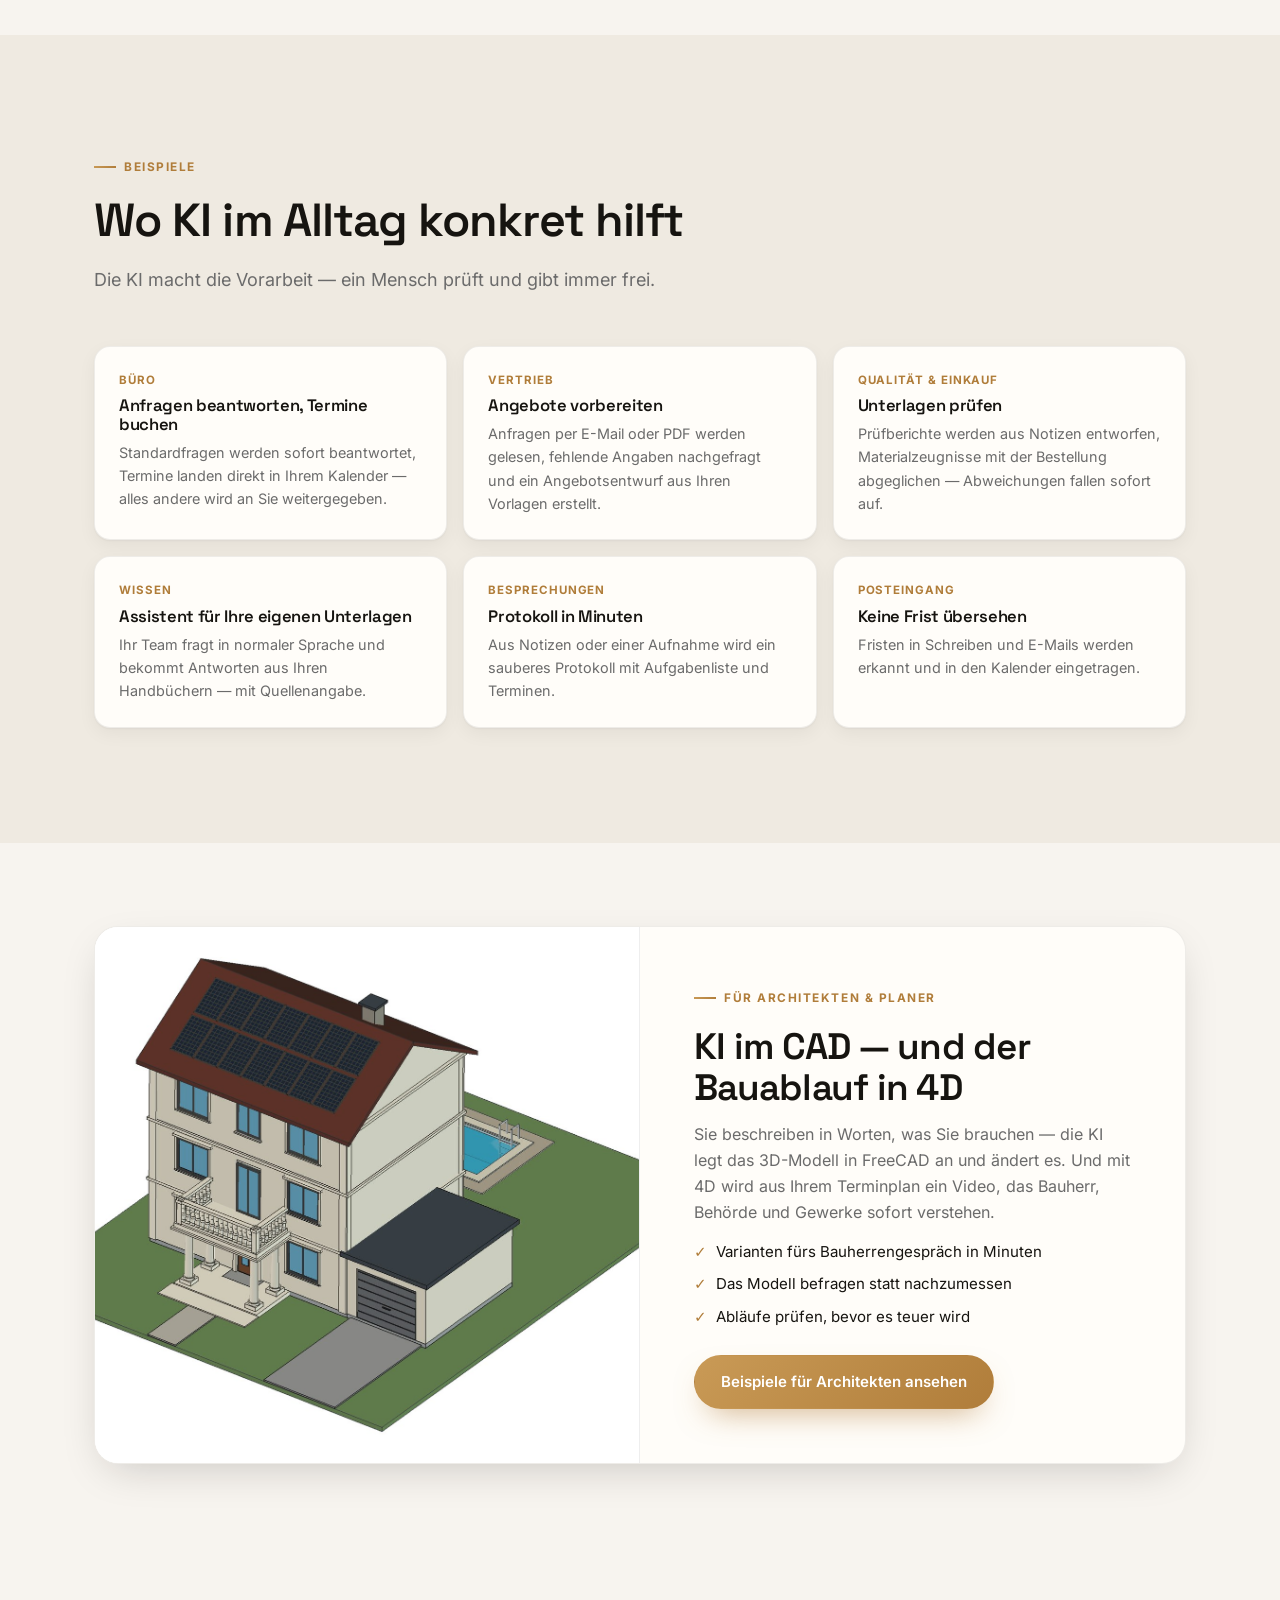
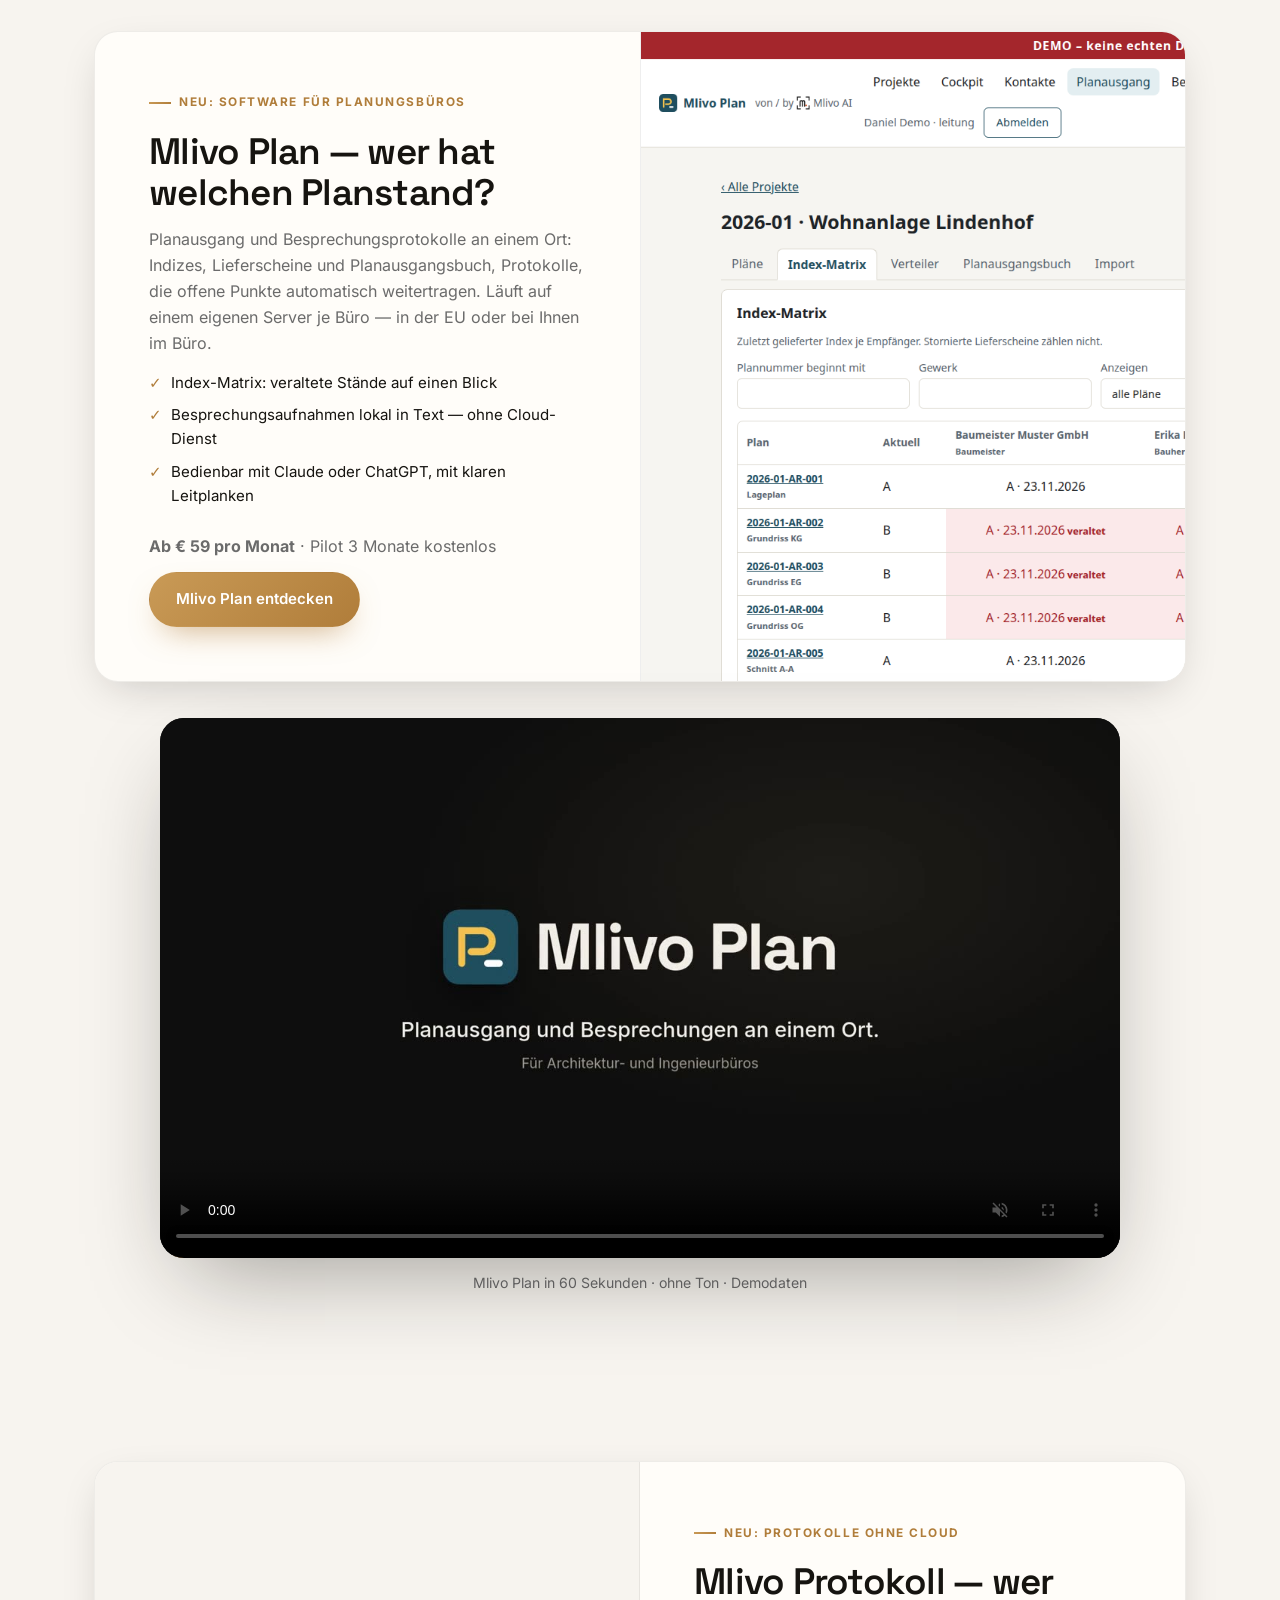
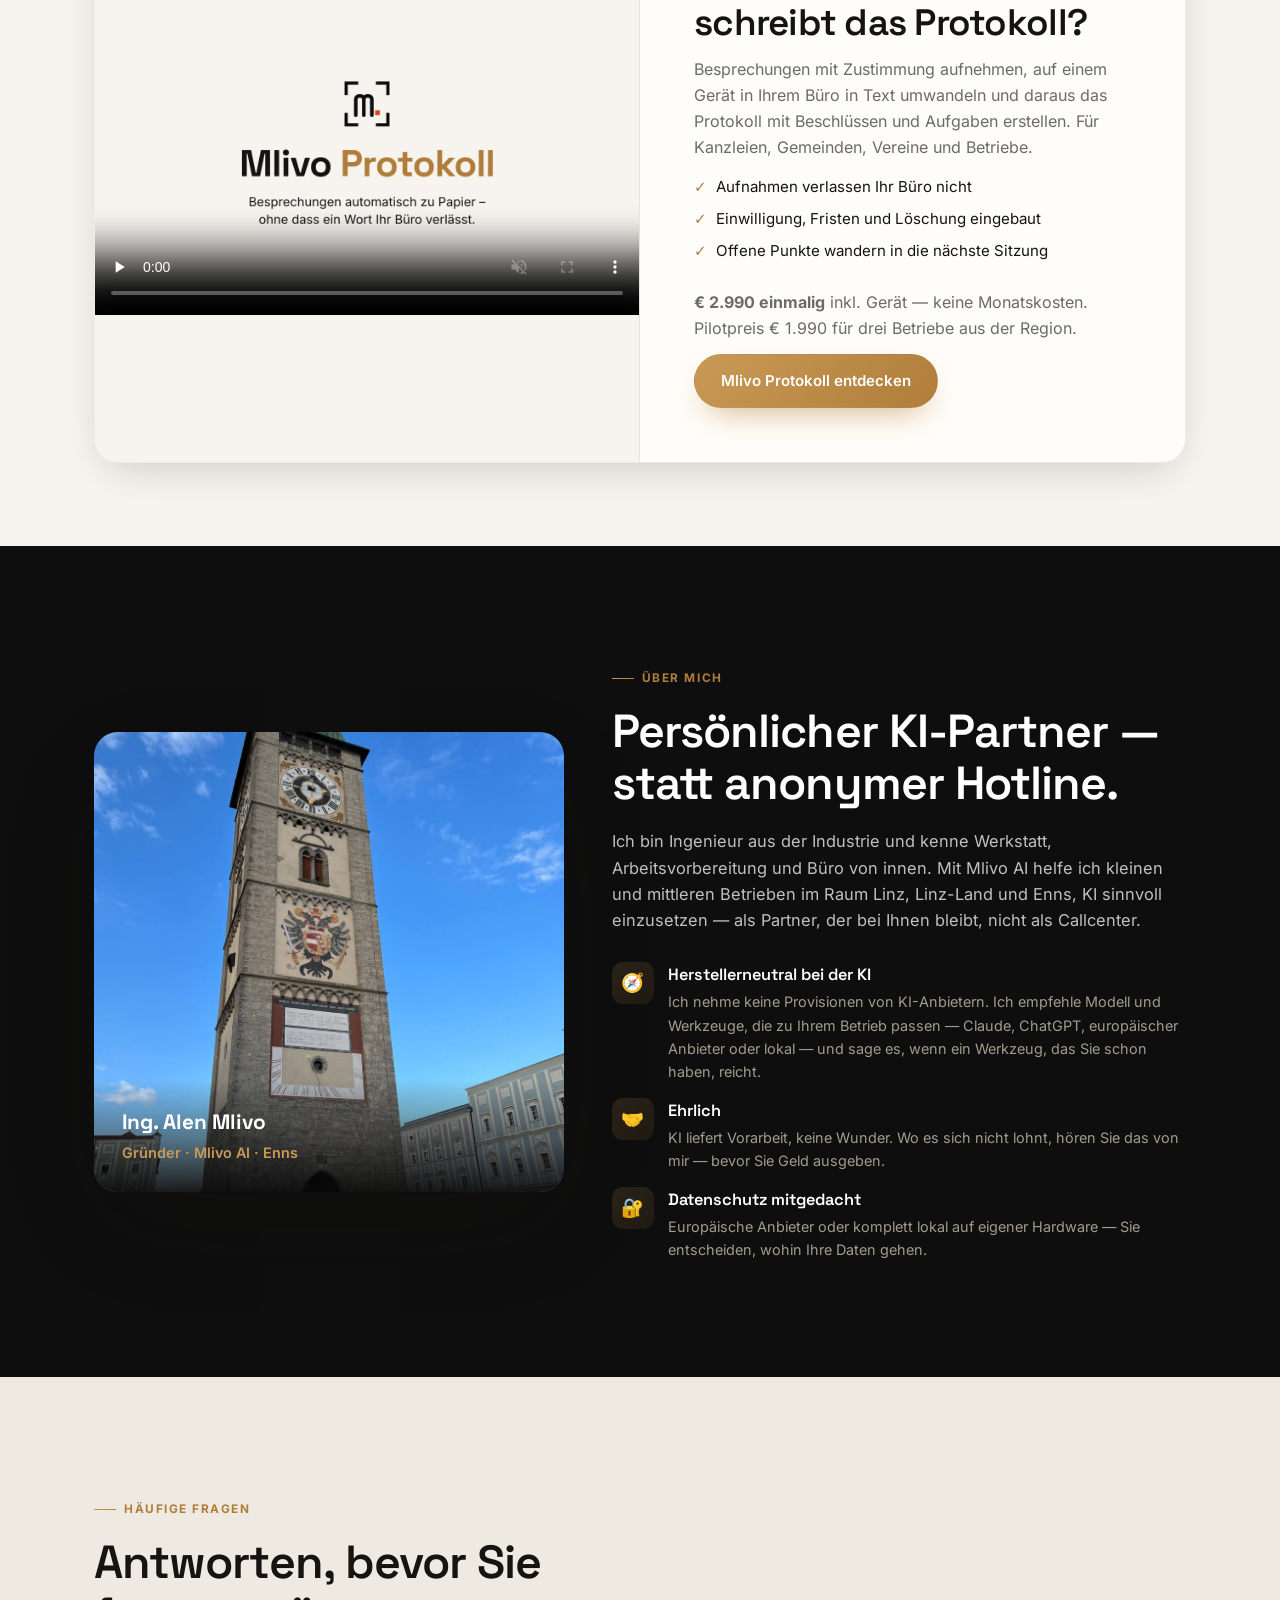
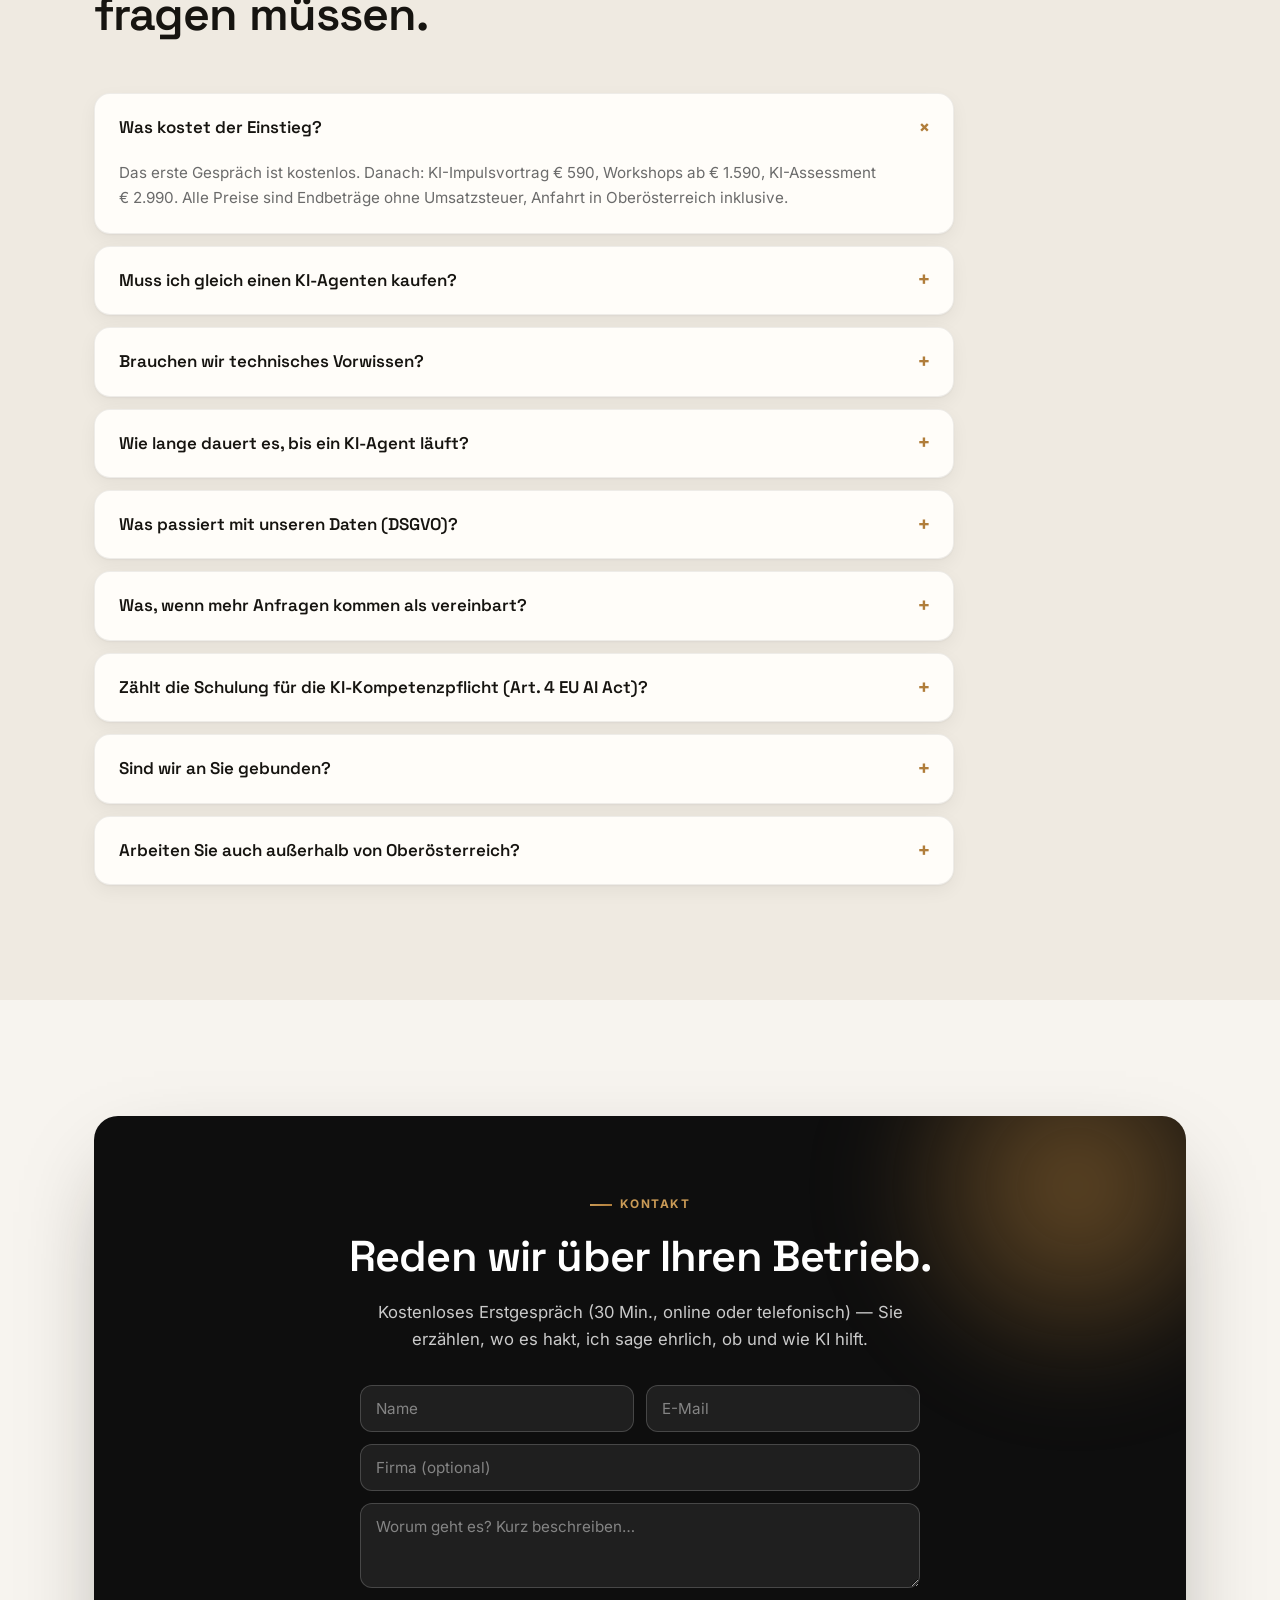
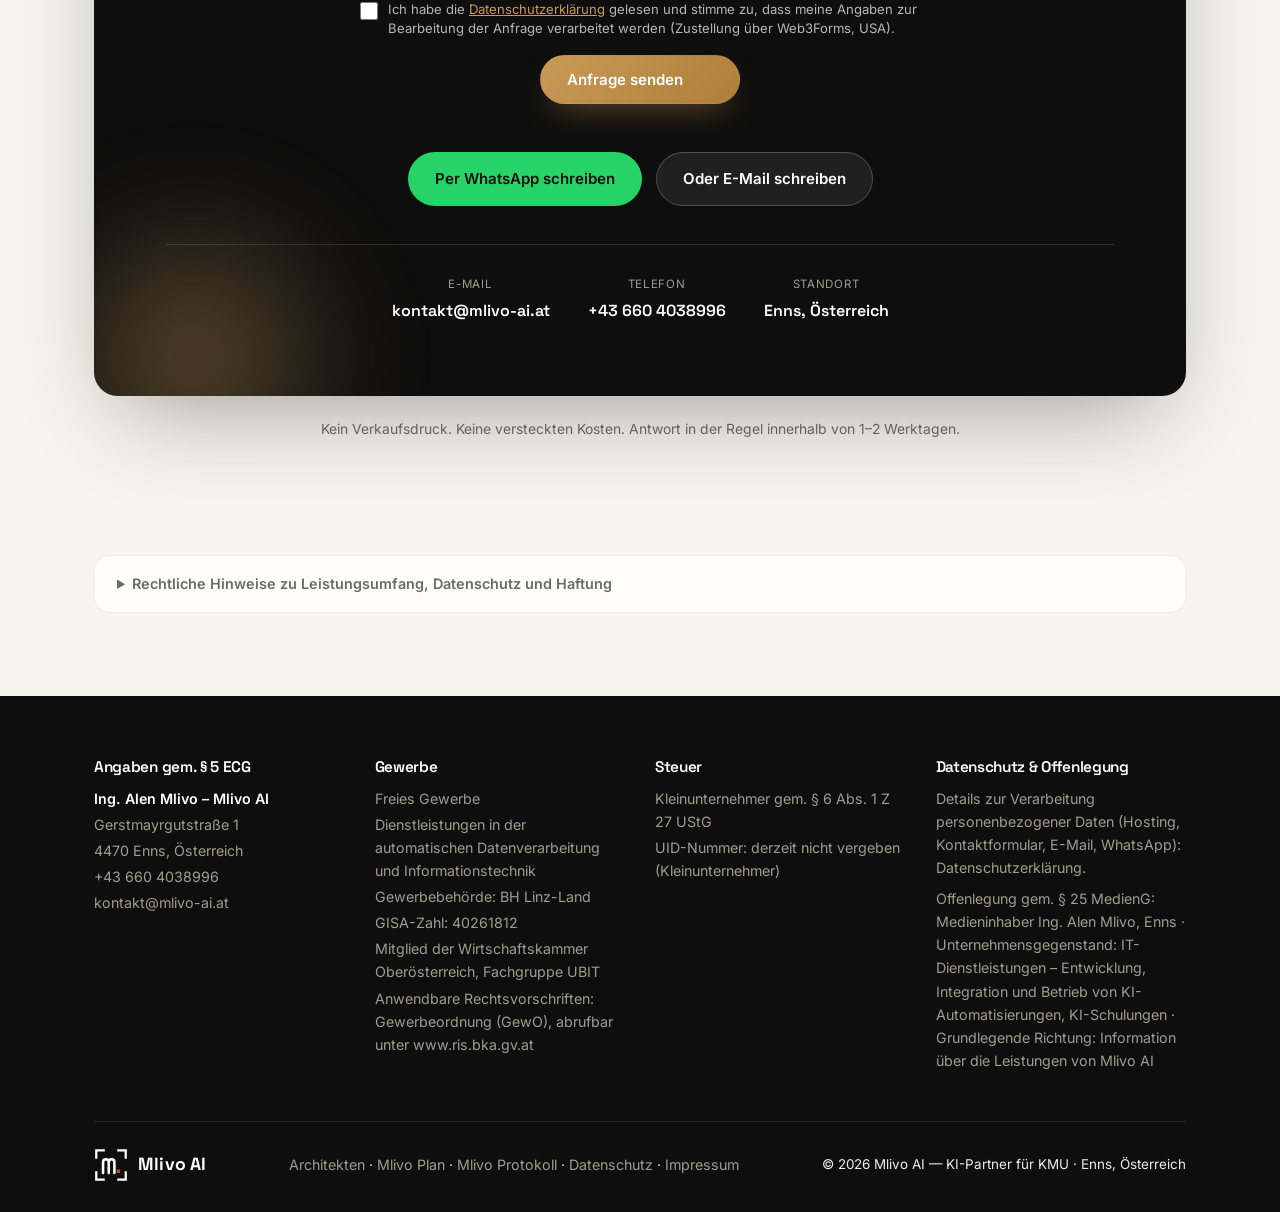
==== commit 27e6ff5d: "Preise Plan/Protokoll angeglichen, falsche Versprechen entfernt - Plan-Kauf: 12 Monate Updates inkl." ====
--- a/index.html
+++ b/index.html
@@ -367,15 +367,15 @@
       <div class="pr hl"><div class="pn" data-en="Hosted · up to 5 people">Gehostet · bis 5 Personen</div><div class="pd" data-en="Own server for your office in the EU, encrypted, daily backup, updates and support on working days.">Eigener Server für Ihr Büro in der EU, verschlüsselt, tägliches Backup, Updates und Support an Werktagen.</div><div class="pp" data-en="€&nbsp;59 / month">€&nbsp;59 / Monat</div></div>
       <div class="pr"><div class="pn" data-en="Hosted · up to 15 people">Gehostet · bis 15 Personen</div><div class="pd" data-en="As above, for larger teams.">Wie oben, für größere Teams.</div><div class="pp" data-en="€&nbsp;119 / month">€&nbsp;119 / Monat</div></div>
       <div class="pr"><div class="pn" data-en="In your office · rent">Bei Ihnen im Büro · Miete</div><div class="pd" data-en="Runs on a computer in your office. Licence, updates, backup checks and support included; right of use for the duration of the contract.">Läuft auf einem Rechner in Ihrem Büro. Lizenz, Updates, Backup-Kontrolle und Support inklusive; Nutzungsrecht für die Vertragsdauer.</div><div class="pp" data-en="€&nbsp;79 / month">€&nbsp;79 / Monat</div></div>
-      <div class="pr"><div class="pn" data-en="In your office · purchase">Bei Ihnen im Büro · Kauf</div><div class="pd" data-en="Permanent licence for the current version, yours to keep — your team can also develop the tool further itself. Maintenance (updates &amp; support) from €&nbsp;29 / month, scope by agreement.">Dauerhafte Lizenz für den aktuellen Programmstand, bleibt bei Ihnen — Ihr Team kann das Werkzeug auch selbst weiterentwickeln. Wartung (Updates &amp; Support) ab €&nbsp;29 / Monat, Umfang nach Vereinbarung.</div><div class="pp" data-en="€&nbsp;1,490 one-off">€&nbsp;1.490 einmalig</div></div>
-    </div>
-    <p class="p-note reveal" data-en-html="Pilot: 3 months free, incl. monthly fee · transcription of meeting recordings included · details on &lt;a href=&quot;/en/plan/&quot;&gt;Mlivo Plan&lt;/a&gt;">Pilot: 3 Monate kostenlos, inkl. Monatsgebühr · Transkription von Besprechungsaufnahmen inklusive · Details unter <a href="/plan/">Mlivo Plan</a></p>
+      <div class="pr"><div class="pn" data-en="In your office · purchase">Bei Ihnen im Büro · Kauf</div><div class="pd" data-en="Permanent licence, yours to keep, incl. 12 months of updates and support. After that the installed version keeps running; further updates as a package for €&nbsp;390 per 12 months — no subscription.">Dauerhafte Lizenz, bleibt bei Ihnen, inkl. 12 Monate Updates und Support. Danach läuft der installierte Stand weiter; weitere Updates bei Bedarf als Paket um €&nbsp;390 je 12 Monate — kein Abo.</div><div class="pp" data-en="€&nbsp;1,490 one-off">€&nbsp;1.490 einmalig</div></div>
+    </div>
+    <p class="p-note reveal" data-en-html="Pilot: 3 months free, incl. monthly fee · transcription of meeting recordings included · hosting and rent: minimum term 6 months · details on &lt;a href=&quot;/en/plan/&quot;&gt;Mlivo Plan&lt;/a&gt;">Pilot: 3 Monate kostenlos, inkl. Monatsgebühr · Transkription von Besprechungsaufnahmen inklusive · Hosting und Miete: Mindestlaufzeit 6 Monate · Details unter <a href="/plan/">Mlivo Plan</a></p>
 
     <h3 class="p-h reveal" id="preise-protokoll" data-en="Mlivo Protokoll — minutes without the cloud">Mlivo Protokoll — Protokolle ohne Cloud</h3>
     <div class="ptable reveal">
       <div class="pr hl"><div class="pn" data-en="Complete package">Komplettpaket</div><div class="pd" data-en="Mac mini M4 (becomes your property), setup on site, training, 12 months of updates and remote support. No monthly fees.">Mac mini M4 (geht in Ihr Eigentum), Einrichtung vor Ort, Einschulung, 12 Monate Updates und Fernsupport. Keine Monatskosten.</div><div class="pp" data-en="€&nbsp;2,990 one-off">€&nbsp;2.990 einmalig</div></div>
       <div class="pr"><div class="pn" data-en="Pilot · 3 businesses">Pilot · 3 Betriebe</div><div class="pd" data-en="Complete package plus templates for your meetings; in return short feedback calls.">Komplettpaket plus Vorlagen für Ihre Sitzungen; dafür kurze Rückmeldetermine.</div><div class="pp" data-en="€&nbsp;1,990 one-off">€&nbsp;1.990 einmalig</div></div>
-      <div class="pr"><div class="pn" data-en="Update package">Update-Paket</div><div class="pd" data-en="Optional after the first year, only when you want it — no subscription.">Optional nach dem ersten Jahr, nur wenn Sie es wollen — kein Abo.</div><div class="pp" data-en="€&nbsp;390 one-off">€&nbsp;390 einmalig</div></div>
+      <div class="pr"><div class="pn" data-en="Update package">Update-Paket</div><div class="pd" data-en="Another 12 months of updates and remote support, optional after the first year, only when you want it — no subscription. Without it, your installed version keeps running.">Weitere 12 Monate Updates und Fernsupport, optional nach dem ersten Jahr, nur wenn Sie es wollen — kein Abo. Ohne Paket läuft Ihr installierter Stand weiter.</div><div class="pp" data-en="€&nbsp;390 one-off">€&nbsp;390 einmalig</div></div>
     </div>
     <p class="p-note reveal" data-en-html="Delivery and setup in Upper Austria · details on &lt;a href=&quot;/en/protocol/&quot;&gt;Mlivo Protokoll&lt;/a&gt;">Lieferung und Einrichtung in Oberösterreich · Details zu <a href="/protokoll/">Mlivo Protokoll</a></p>
 
